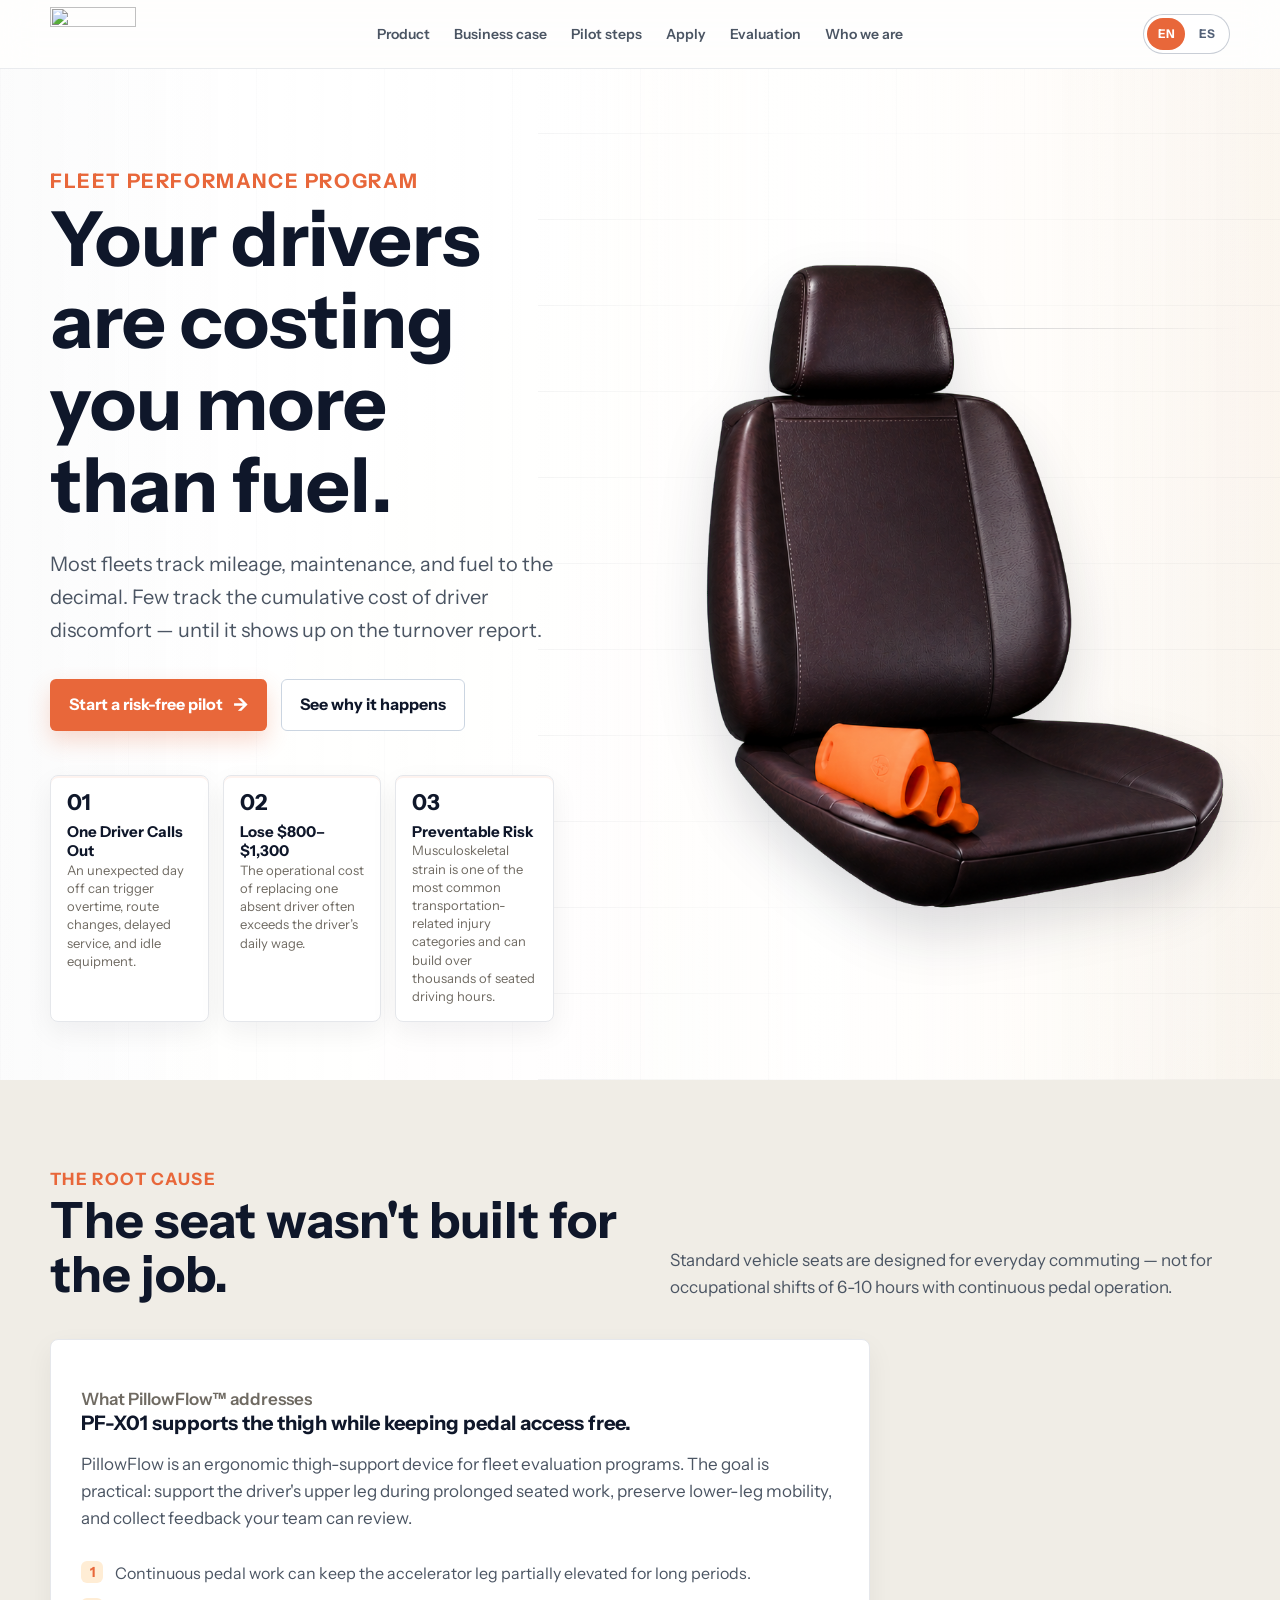
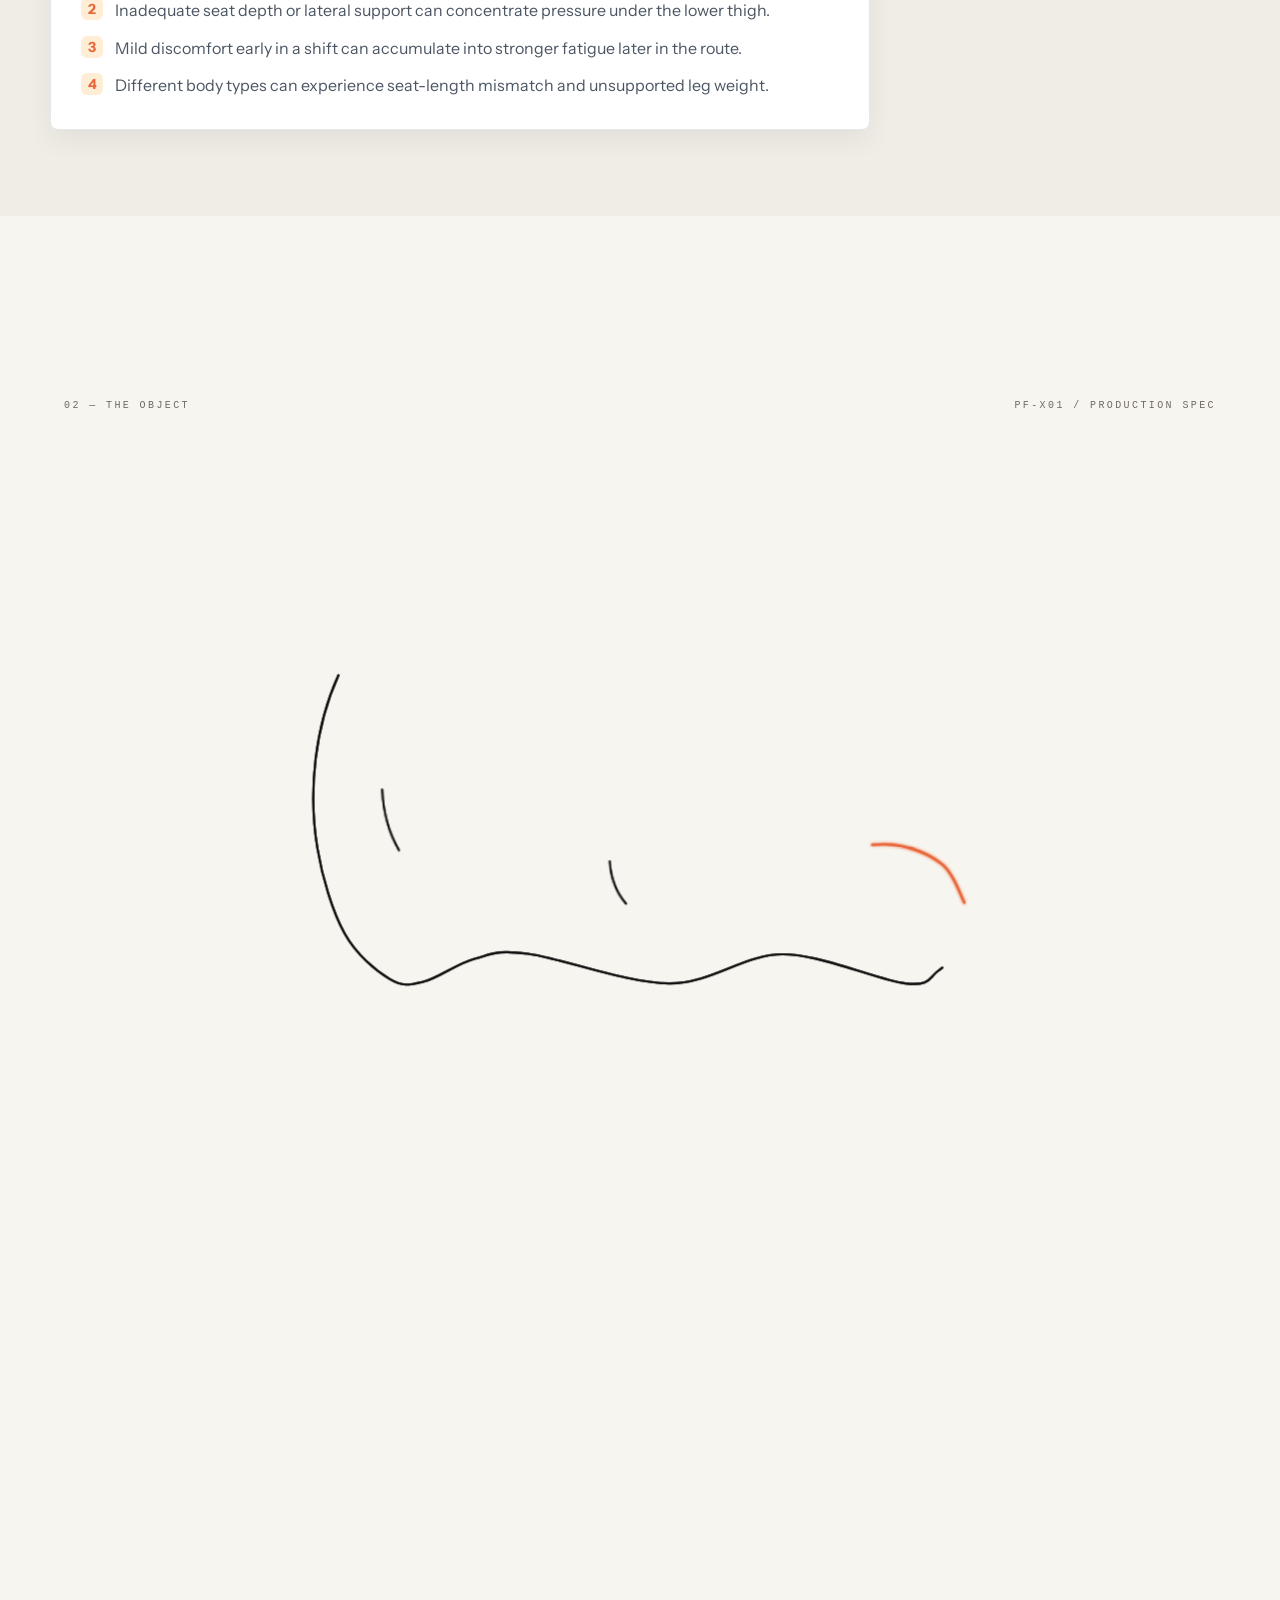
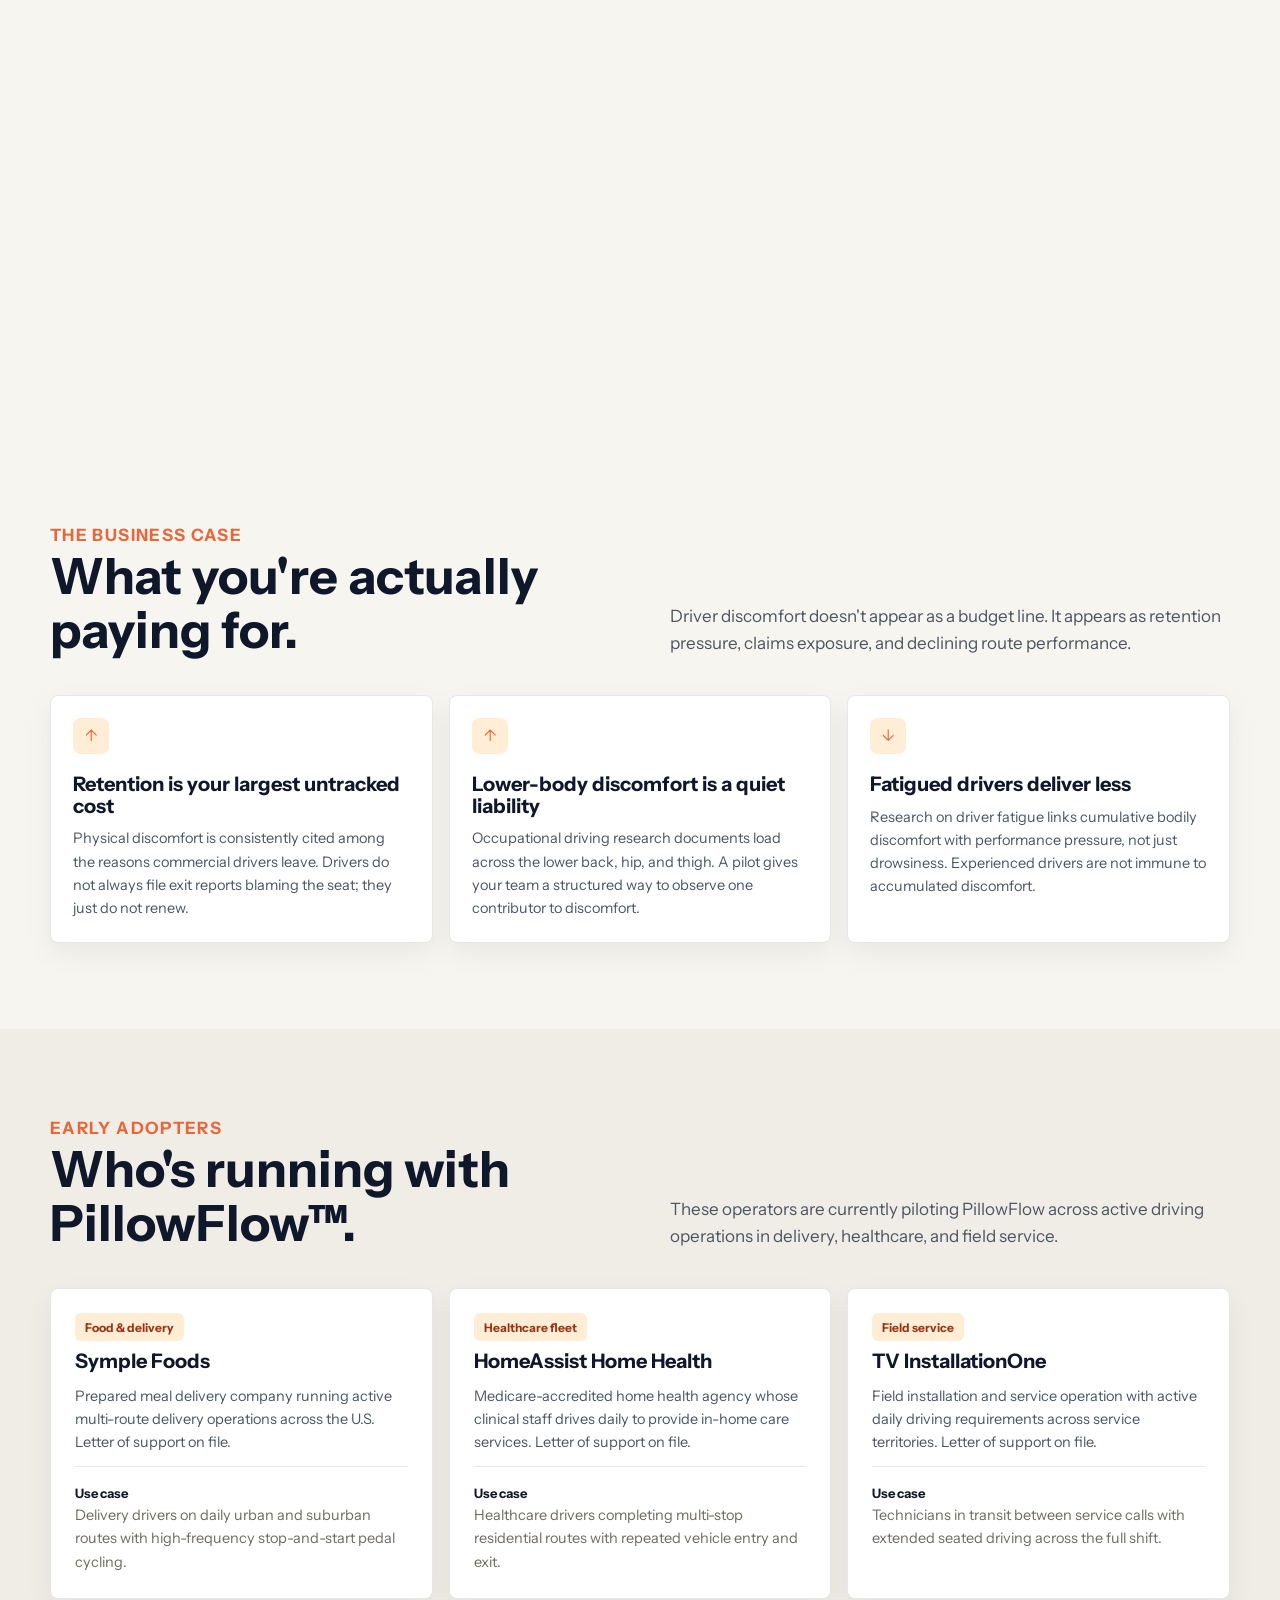
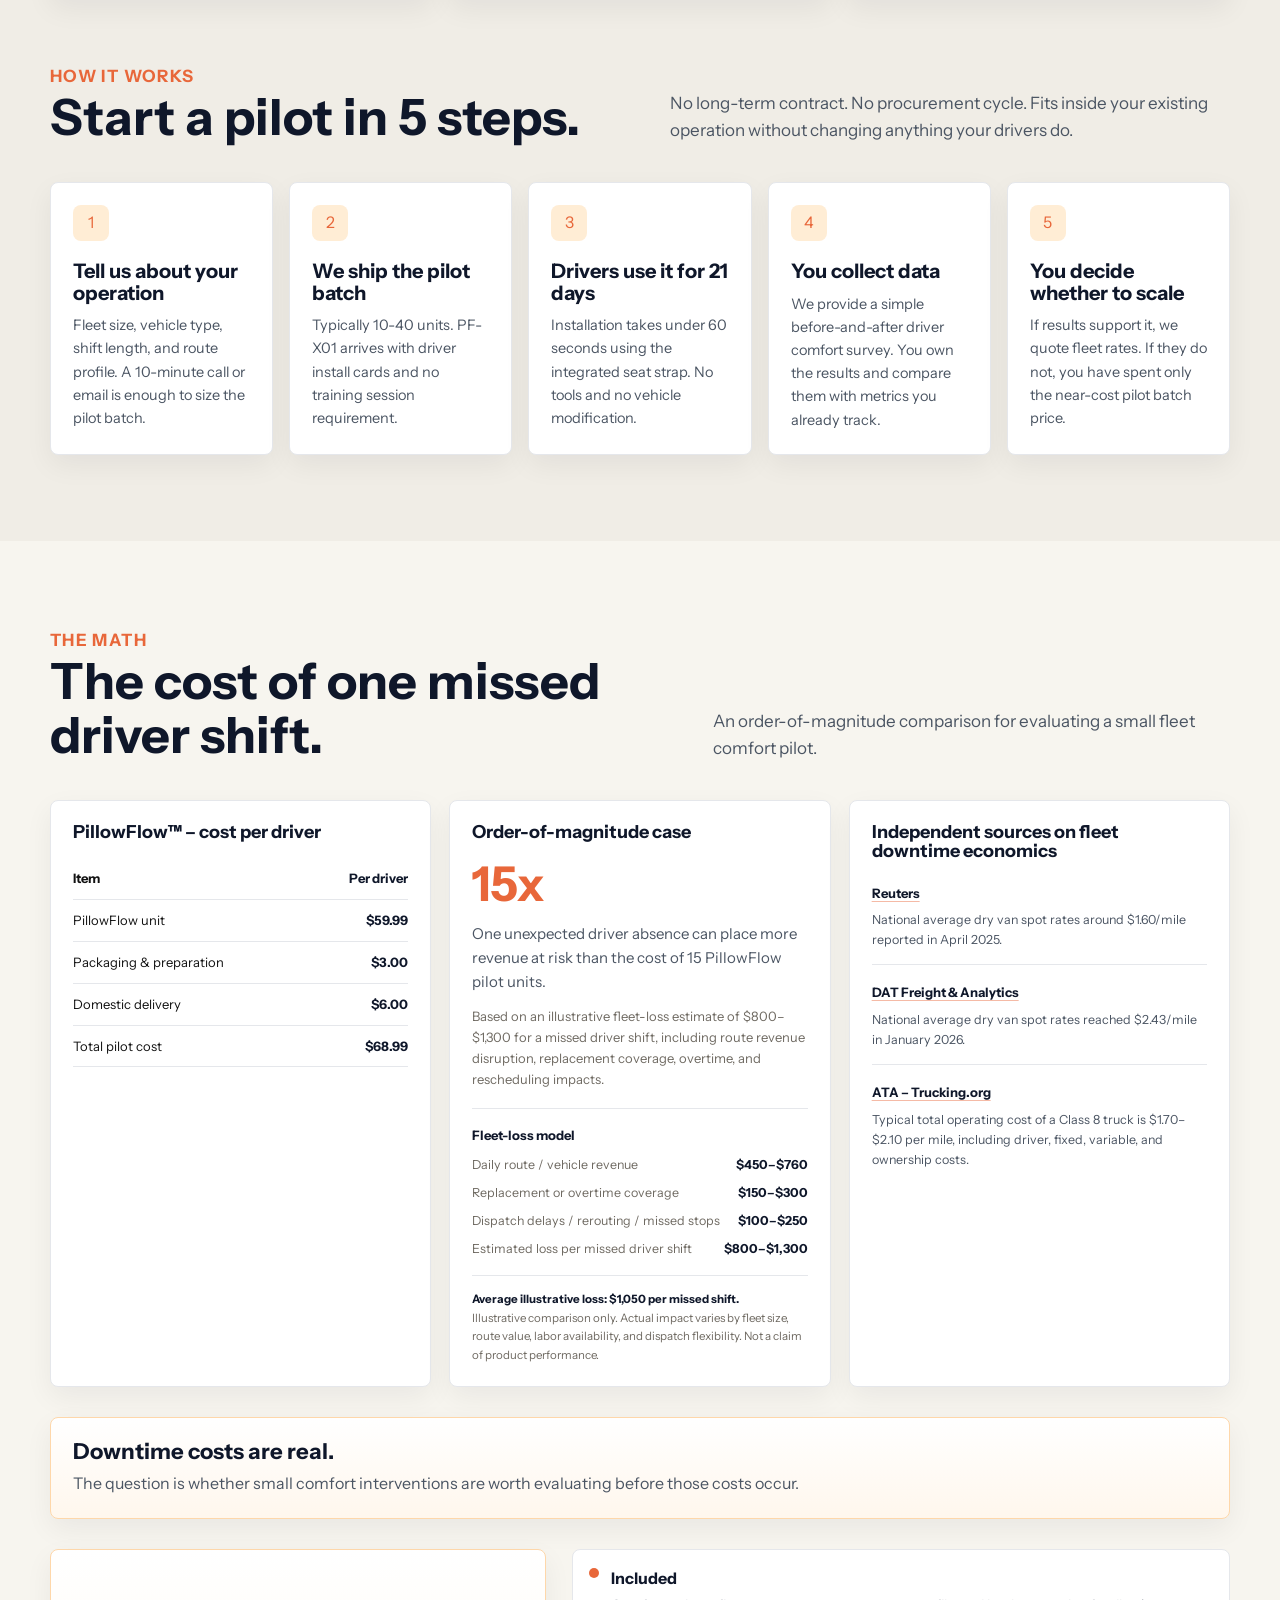
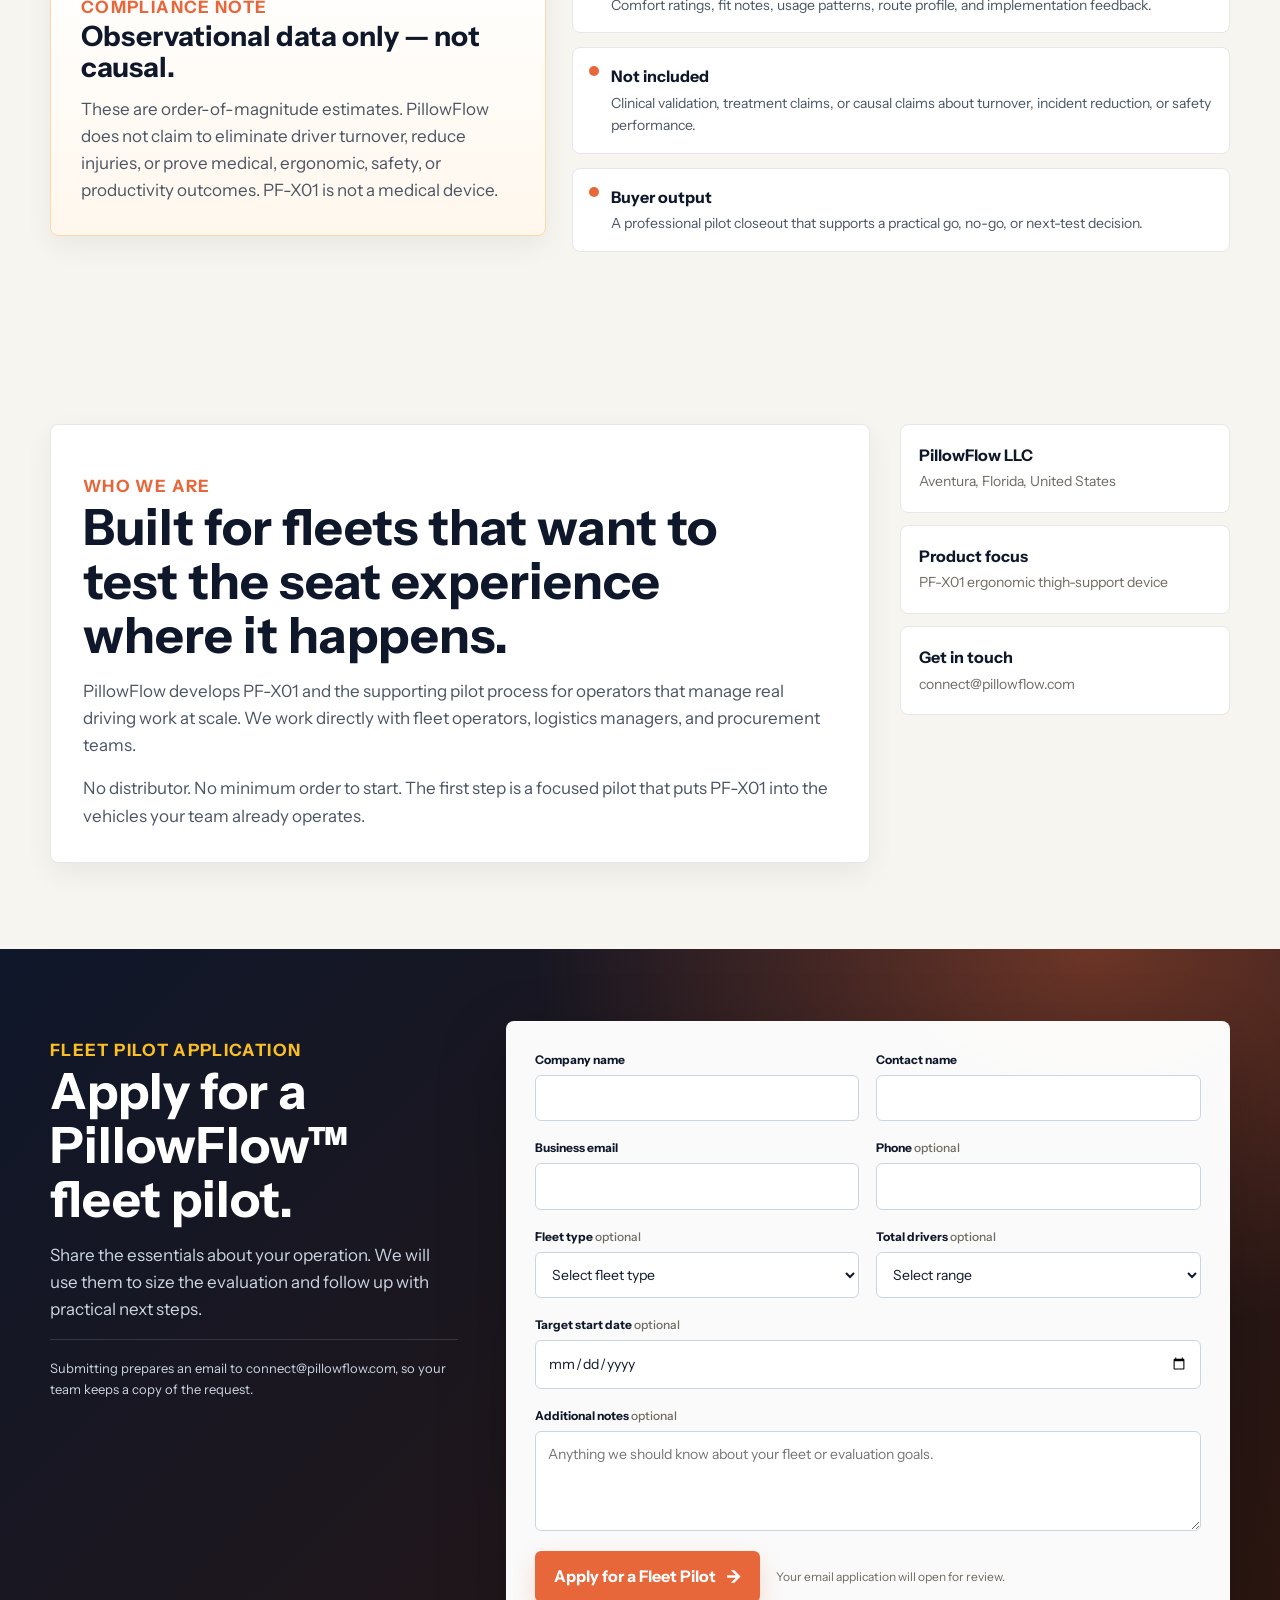
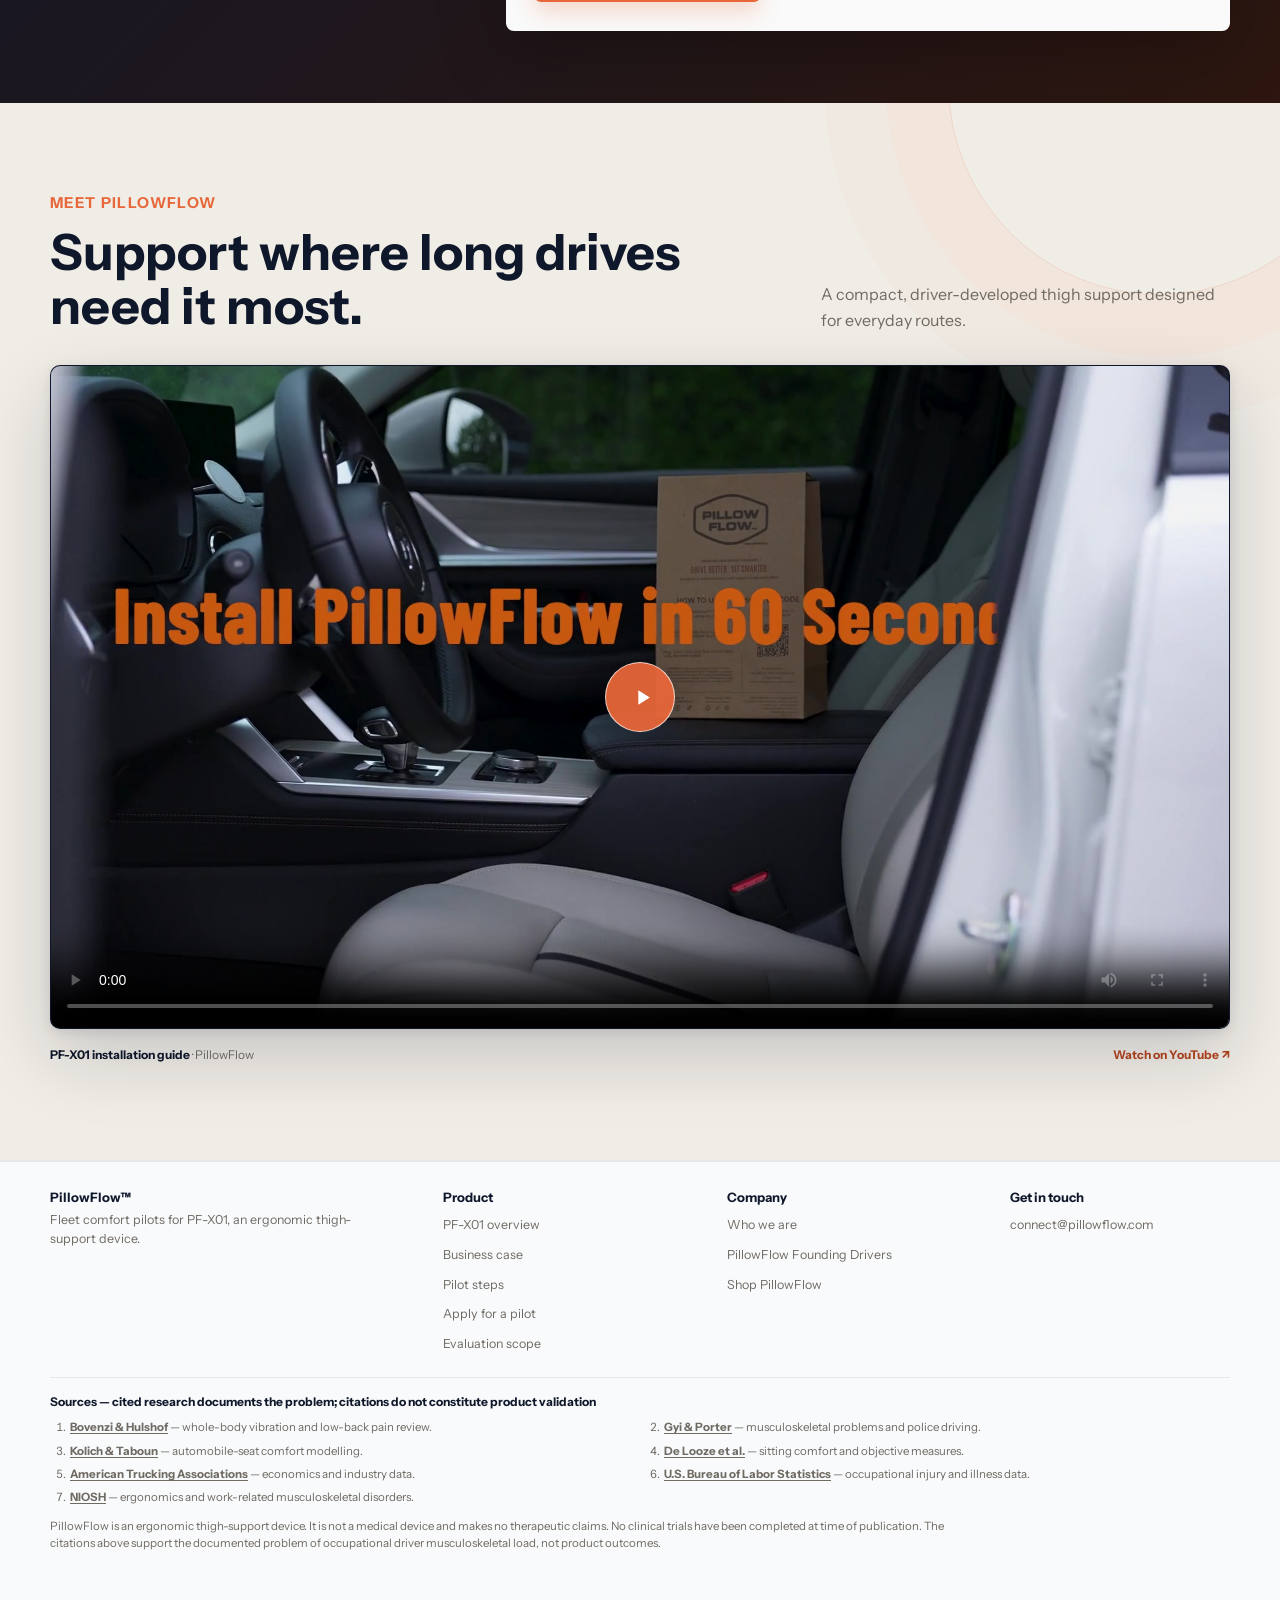
==== index.html @ a47c0432 "Use polished seat render in homepage hero" ====
<!DOCTYPE html>
<html lang="en">
<head>
<meta charset="UTF-8">
<meta name="viewport" content="width=device-width, initial-scale=1.0">
<title>PillowFlow for Fleets | Driver Comfort Pilot Program</title>
<meta name="description" content="PillowFlow helps fleet operators evaluate PF-X01, an ergonomic thigh-support device, through practical driver comfort pilots, route feedback, and business-ready closeout reporting.">
<link rel="icon" href="data:image/svg+xml,%3Csvg xmlns='http://www.w3.org/2000/svg' viewBox='0 0 32 32'%3E%3Crect x='5' y='8' width='22' height='16' rx='7' fill='%23e8673a'/%3E%3C/svg%3E">
<link rel="preconnect" href="https://fonts.googleapis.com">
<link rel="preconnect" href="https://fonts.gstatic.com" crossorigin>
<link href="https://fonts.googleapis.com/css2?family=Instrument+Sans:wght@400;500;600;700&display=swap" rel="stylesheet">
<link rel="stylesheet" href="assets/language-switcher.css">
<link rel="canonical" href="https://pillowflow.us/">
<link rel="alternate" hreflang="en" href="https://pillowflow.us/">
<link rel="alternate" hreflang="es" href="https://pillowflow.us/es/">
<link rel="alternate" hreflang="x-default" href="https://pillowflow.us/">
<style>
:root{
  --bg:#f7f5ef;
  --surface:#ffffff;
  --surface-2:#f0ede6;
  --section:#f0ede6;
  --ink:#111111;
  --dim:#6f6a62;
  --faint:rgba(17,17,17,.46);
  --hair:rgba(17,17,17,.12);
  --hair-soft:rgba(17,17,17,.07);
  --card:#ffffff;
  --text:#111111;
  --secondary:#4b5563;
  --muted:#6f6a62;
  --border:#e5e7eb;
  --accent:#e8673a;
  --accent-deep:#b3441d;
  --accent-2:#f59e0b;
  --success:#2f8f5b;
  --navy:#0f172a;
  --green:#15803d;
  --amber:#b45309;
  --warm:#fff7ed;
  --shadow:0 18px 44px rgba(15,23,42,.09),0 12px 34px rgba(232,103,58,.08);
  --soft-shadow:0 10px 28px rgba(15,23,42,.06);
  --max:1180px;
  --radius:8px;
  --gutter:clamp(20px,5vw,72px);
  --font-display:"Instrument Sans",system-ui,-apple-system,BlinkMacSystemFont,"Segoe UI",sans-serif;
  --font-body:"Instrument Sans",system-ui,-apple-system,BlinkMacSystemFont,"Segoe UI",sans-serif;
  --font-mono:"SF Mono","Segoe UI Mono",ui-monospace,monospace;
  --ease:cubic-bezier(.16,1,.3,1);
  --ease-out:cubic-bezier(.16,1,.3,1);
  --ease-cine:cubic-bezier(.76,0,.18,1);
  --scroll-progress:0;
  --hero-shift:0px;
}

*{box-sizing:border-box;margin:0;padding:0}
html{scroll-behavior:smooth;-webkit-text-size-adjust:100%}
body{
  background:var(--bg);
  color:var(--text);
  font-family:var(--font-body);
  font-size:16px;
  line-height:1.6;
  -webkit-font-smoothing:antialiased;
  overflow-x:hidden;
}
a{color:inherit;text-decoration:none}
img,svg{display:block;max-width:100%}
button,input,textarea{font:inherit}
::selection{background:#ffedd5;color:var(--navy)}
:focus-visible{outline:3px solid rgba(232,103,58,.34);outline-offset:3px;border-radius:6px}

.loader{
  position:fixed;
  inset:0;
  z-index:200;
  background:
    radial-gradient(circle at 50% 42%,rgba(232,103,58,.12),transparent 24%),
    var(--bg);
  display:flex;
  align-items:center;
  justify-content:center;
  overflow:hidden;
  transition:transform .9s var(--ease-cine);
}
.loader.done{transform:translateY(-100.5%)}
.loader::after{
  content:"";
  position:absolute;
  inset:0;
  background:repeating-linear-gradient(90deg,transparent 0 calc(10vw - 1px),rgba(15,23,42,.035) calc(10vw - 1px) 10vw);
  opacity:.5;
  pointer-events:none;
}
.loader-inner{
  position:relative;
  z-index:1;
  min-width:min(280px,74vw);
  text-align:center;
  transition:opacity .35s var(--ease),transform .5s var(--ease);
}
.loader.done .loader-inner{opacity:0;transform:translateY(-12px)}
.loader-kicker{
  margin-bottom:12px;
  color:var(--accent);
  font-family:var(--font-mono);
  font-size:9px;
  letter-spacing:.24em;
  text-transform:uppercase;
  opacity:0;
  transform:translateY(8px);
  transition:opacity .5s var(--ease),transform .5s var(--ease);
}
.loader.tick .loader-kicker{opacity:1;transform:none}
.loader-mark{
  font-family:var(--font-display);
  font-weight:800;
  text-transform:uppercase;
  letter-spacing:.02em;
  font-size:clamp(18px,2.4vw,26px);
  color:var(--ink);
  overflow:hidden;
}
.loader-mark span{display:inline-block;transform:translateY(120%);transition:transform .9s var(--ease-out)}
.loader.tick .loader-mark span{transform:translateY(0)}
.loader-count{
  margin-top:14px;
  font-family:var(--font-mono);
  font-size:11px;
  letter-spacing:.3em;
  color:var(--dim);
}
.loader-bar{
  width:100%;
  height:2px;
  background:var(--hair);
  margin:18px auto 0;
  position:relative;
  overflow:hidden;
}
.loader-bar i{position:absolute;inset:0;background:linear-gradient(90deg,var(--accent),var(--accent-2));transform-origin:left;transform:scaleX(0)}
.loader-status{
  display:flex;
  align-items:center;
  justify-content:center;
  gap:8px;
  margin-top:12px;
  color:var(--dim);
  font-family:var(--font-mono);
  font-size:9px;
  letter-spacing:.14em;
  text-transform:uppercase;
}
.loader-status i{
  width:5px;
  height:5px;
  border-radius:50%;
  background:var(--accent);
  box-shadow:0 0 0 0 rgba(232,103,58,.3);
  animation:loaderPulse 1.2s ease-out infinite;
}
@keyframes loaderPulse{70%{box-shadow:0 0 0 7px rgba(232,103,58,0)}100%{box-shadow:0 0 0 0 rgba(232,103,58,0)}}

.wrap{width:min(100% - 40px,var(--max));margin-inline:auto}
.eyebrow{
  color:var(--accent);
  font-size:13px;
  font-weight:700;
  letter-spacing:.08em;
  text-transform:uppercase;
}
.kicker{
  color:var(--muted);
  font-size:14px;
  font-weight:600;
}
h1,h2,h3{letter-spacing:0;line-height:1.08;color:var(--navy)}
h1{font-size:clamp(42px,6vw,76px);font-weight:700;max-width:880px}
h2{font-size:clamp(30px,4vw,50px);font-weight:700;max-width:720px}
h3{font-size:20px;font-weight:700}
p{color:var(--secondary)}

.btn{
  display:inline-flex;
  align-items:center;
  justify-content:center;
  gap:10px;
  min-height:46px;
  padding:12px 18px;
  border-radius:6px;
  border:1px solid transparent;
  font-weight:700;
  transition:transform .22s var(--ease),box-shadow .22s var(--ease),background .22s var(--ease),border-color .22s var(--ease);
}
.btn:hover{transform:translateY(-2px)}
.btn-primary{background:var(--accent);color:white;box-shadow:0 10px 22px rgba(232,103,58,.24)}
.btn-primary:hover{background:#c2410c}
.btn-secondary{background:white;color:var(--navy);border-color:#cbd5e1}
.btn-secondary:hover{border-color:#94a3b8;box-shadow:var(--soft-shadow)}
.arrow{font-size:18px;line-height:1;transition:transform .25s var(--ease)}
.btn:hover .arrow{transform:translateX(3px)}

.site-header{
  position:sticky;
  top:0;
  z-index:20;
  background:rgba(255,255,255,.88);
  border-bottom:1px solid rgba(229,231,235,.84);
  backdrop-filter:blur(16px);
  transition:background .3s ease,box-shadow .3s ease;
  will-change:transform;
}
.site-header.scrolled{background:rgba(255,255,255,.95);box-shadow:0 10px 30px rgba(15,23,42,.06)}
.site-header.is-gsap-hidden{pointer-events:none}
.site-header::after{
  content:"";
  position:absolute;
  inset:auto 0 -1px;
  height:2px;
  background:linear-gradient(90deg,var(--accent),var(--accent-2));
  transform:scaleX(var(--scroll-progress));
  transform-origin:left;
  pointer-events:none;
}
.nav{
  height:68px;
  display:flex;
  align-items:center;
  justify-content:space-between;
  gap:24px;
}
.brand{
  display:flex;
  align-items:center;
  gap:12px;
  font-weight:800;
  color:var(--navy);
}
.brand-logo{
  width:86px;
  height:auto;
  flex:none;
}
.sr-only{
  position:absolute;
  width:1px;
  height:1px;
  padding:0;
  margin:-1px;
  overflow:hidden;
  clip:rect(0,0,0,0);
  white-space:nowrap;
  border:0;
}
.nav-links{display:flex;align-items:center;gap:24px;color:var(--secondary);font-size:14px;font-weight:600}
.nav-links a{position:relative;transition:color .22s ease}
.nav-links a::after{
  content:"";
  position:absolute;
  left:0;
  right:0;
  bottom:-7px;
  height:1px;
  background:var(--accent);
  transform:scaleX(0);
  transform-origin:right;
  transition:transform .3s var(--ease);
}
.nav-links a:hover{color:var(--accent)}
.nav-links a:hover::after{transform:scaleX(1);transform-origin:left}

.hero{
  position:relative;
  isolation:isolate;
  min-height:calc(100dvh - 68px);
  padding:74px 0 58px;
  background:
    linear-gradient(90deg,rgba(255,255,255,.98) 0%,rgba(255,255,255,.9) 44%,rgba(255,247,237,.68) 100%),
    linear-gradient(155deg,#ffffff 0%,#fffaf5 55%,#f7f5ef 100%);
  overflow:hidden;
}
.hero::before{
  content:"";
  position:absolute;
  inset:0 0 auto auto;
  width:58%;
  height:100%;
  background:
    linear-gradient(90deg,transparent,rgba(255,255,255,.82) 38%,rgba(255,255,255,.14)),
    repeating-linear-gradient(0deg,rgba(15,23,42,.045) 0 1px,transparent 1px 86px);
  transform:translate3d(0,var(--hero-shift),0);
  transition:transform .12s linear;
  z-index:-1;
}
.hero::after{
  content:"";
  position:absolute;
  inset:0;
  pointer-events:none;
  background:
    linear-gradient(90deg,rgba(15,23,42,.035),transparent 18%,transparent 82%,rgba(15,23,42,.035)),
    repeating-linear-gradient(90deg,rgba(15,23,42,.028) 0 1px,transparent 1px 10vw);
  opacity:.44;
  mix-blend-mode:multiply;
}
.hero-grid{
  position:relative;
  z-index:1;
  display:grid;
  grid-template-columns:minmax(0,.88fr) minmax(480px,1.12fr);
  gap:34px;
  align-items:center;
}
.hero-copy p{
  max-width:650px;
  margin-top:22px;
  font-size:20px;
  line-height:1.65;
}
.hero-actions{display:flex;flex-wrap:wrap;gap:14px;margin-top:32px}
.hero-proof{
  display:grid;
  grid-template-columns:repeat(3,1fr);
  gap:14px;
  margin-top:44px;
  max-width:720px;
}
.proof-tile{
  background:white;
  border:1px solid var(--border);
  border-radius:var(--radius);
  padding:16px;
  box-shadow:var(--soft-shadow),inset 0 2px 0 rgba(232,103,58,.08);
}
.proof-tile strong{display:block;color:var(--navy);font-size:22px;line-height:1}
.proof-tile span{display:block;margin-top:8px;color:var(--muted);font-size:13px;line-height:1.4}
.proof-tile span b{color:var(--navy);font-size:15px;line-height:1.3}
.proof-tile.copy-only strong{font-size:14px;line-height:1.4}

.hero-stage{
  position:relative;
  min-height:620px;
  overflow:visible;
}
.hero-stage::before{
  content:"";
  position:absolute;
  right:2%;
  bottom:0;
  width:76%;
  height:13%;
  border-radius:999px;
  background:radial-gradient(closest-side,rgba(15,23,42,.16),rgba(15,23,42,.06) 52%,transparent 74%);
  filter:blur(18px);
  opacity:.62;
}
.hero-stage::after{
  content:"";
  position:absolute;
  inset:9% -2% auto 30%;
  height:1px;
  background:linear-gradient(90deg,transparent,rgba(15,23,42,.16),transparent);
}
.hero-seat-art{
  position:absolute;
  z-index:2;
  right:-2%;
  bottom:-3%;
  height:calc(100% + 34px);
  max-width:100%;
  width:auto;
  object-fit:contain;
  object-position:right bottom;
  filter:drop-shadow(0 28px 26px rgba(15,23,42,.14));
}
.hero-callout{
  position:absolute;
  z-index:3;
  color:var(--navy);
  font-size:11px;
  font-weight:850;
  line-height:1.2;
  letter-spacing:.06em;
  text-transform:uppercase;
}
.hero-callout::before{
  content:"";
  position:absolute;
  width:76px;
  border-top:1px dashed rgba(15,23,42,.34);
}
.hero-callout strong{
  display:block;
  margin-bottom:4px;
  color:var(--accent);
  font-size:13px;
}
.hero-callout span{
  display:block;
  max-width:112px;
}
.hero-callout.one{left:4%;bottom:26%}
.hero-callout.one::before{left:100%;top:16px}
.hero-callout.two{right:-8%;top:14%}
.hero-callout.two::before{right:100%;top:17px}
.hero-callout.three{right:-12%;bottom:24%}
.hero-callout.three::before{right:100%;top:17px}
.hero-callout.four{left:50%;bottom:8%}
.hero-callout.four::before{left:100%;top:17px;width:92px}

.hero-panel{
  background:white;
  border:1px solid var(--border);
  border-radius:var(--radius);
  box-shadow:var(--shadow);
  overflow:hidden;
}
.panel-top{
  display:flex;
  align-items:center;
  justify-content:space-between;
  gap:12px;
  padding:16px 18px;
  border-bottom:1px solid var(--border);
  background:#fff7ed;
}
.panel-title{font-size:13px;font-weight:800;color:var(--navy);letter-spacing:.05em;text-transform:uppercase}
.status{
  display:inline-flex;
  align-items:center;
  gap:7px;
  color:var(--green);
  font-size:12px;
  font-weight:800;
}
.status i{width:7px;height:7px;border-radius:99px;background:var(--green)}
.pilot-card{padding:22px}
.metric{margin-top:18px}
.metric:first-child{margin-top:0}
.metric-label{
  display:flex;
  justify-content:space-between;
  gap:14px;
  color:var(--secondary);
  font-size:13px;
  font-weight:700;
}
.metric-track{height:8px;margin-top:9px;border-radius:99px;background:#e2e8f0;overflow:hidden}
.metric-track i{display:block;height:100%;width:0;border-radius:99px;background:linear-gradient(90deg,var(--accent),var(--accent-2));transition:width 1.1s var(--ease)}
.hero-panel.is-visible .metric-track i{width:var(--w)}
.panel-note{
  margin-top:22px;
  padding:14px;
  border:1px solid #fed7aa;
  border-radius:var(--radius);
  background:#fff7ed;
  color:#7c2d12;
  font-size:13px;
  line-height:1.5;
}

section{padding:86px 0}
.section-alt{background:var(--section)}
.section-head{
  display:flex;
  align-items:end;
  justify-content:space-between;
  gap:32px;
  margin-bottom:38px;
}
.section-head p{max-width:560px;font-size:17px}

.product-grid{
  display:grid;
  grid-template-columns:minmax(0,.82fr) minmax(0,1.18fr);
  gap:34px;
  align-items:stretch;
}
.product-grid-intro{
  grid-template-columns:minmax(0,820px);
}
.definition-card,.value-card,.scope-card,.story-card{
  background:var(--card);
  border:1px solid var(--border);
  border-radius:var(--radius);
  box-shadow:var(--soft-shadow);
}
.definition-card{padding:30px}
.definition-card p{margin-top:16px;font-size:17px}
.spec-list{display:grid;gap:12px;margin-top:28px;list-style:none}
.spec-list li{
  display:grid;
  grid-template-columns:22px 1fr;
  gap:12px;
  align-items:start;
  color:var(--secondary);
}
.check{
  width:22px;
  height:22px;
  border-radius:6px;
  display:grid;
  place-items:center;
  background:#ffedd5;
  color:var(--accent);
  font-size:14px;
  font-weight:900;
}

.value-grid{
  display:grid;
  grid-template-columns:repeat(5,1fr);
  gap:16px;
}
.case-grid,.operator-grid{
  display:grid;
  grid-template-columns:repeat(3,1fr);
  gap:16px;
}
.steps-grid{
  display:grid;
  grid-template-columns:repeat(5,1fr);
  gap:16px;
  margin-top:34px;
}
.value-card{
  padding:22px;
  min-height:210px;
  transition:transform .24s var(--ease),box-shadow .24s var(--ease),border-color .24s var(--ease);
}
.value-card:hover{transform:translateY(-3px);box-shadow:var(--shadow);border-color:#fed7aa}
.icon{
  width:36px;
  height:36px;
  border-radius:8px;
  display:grid;
  place-items:center;
  background:#ffedd5;
  color:var(--accent);
  margin-bottom:20px;
}
.value-card p{margin-top:10px;font-size:14.5px}
.operator-card{
  background:white;
  border:1px solid var(--border);
  border-radius:var(--radius);
  box-shadow:var(--soft-shadow);
  padding:24px;
}
.operator-card h3{margin-top:10px}
.operator-card p{margin-top:12px;font-size:14.5px}
.operator-chip{
  display:inline-flex;
  align-items:center;
  min-height:28px;
  padding:4px 10px;
  border-radius:6px;
  background:#ffedd5;
  color:#9a3412;
  font-size:12px;
  font-weight:800;
}
.use-case{
  margin-top:18px;
  padding-top:16px;
  border-top:1px solid var(--border);
  color:var(--muted);
  font-size:13px;
}
.use-case b{display:block;color:var(--navy);font-size:13px}

.roi-grid{
  display:grid;
  grid-template-columns:repeat(3,1fr);
  gap:18px;
  margin-bottom:30px;
}
.table-card,.quote-card{
  background:white;
  border:1px solid var(--border);
  border-radius:var(--radius);
  box-shadow:var(--soft-shadow);
  padding:22px;
}
.table-card h3,.quote-card h3{font-size:18px}
.mini-table{
  width:100%;
  border-collapse:collapse;
  margin-top:16px;
  font-size:13px;
}
.mini-table th,.mini-table td{
  padding:10px 0;
  border-bottom:1px solid var(--border);
  text-align:left;
  vertical-align:top;
}
.mini-table th:last-child,.mini-table td:last-child{text-align:right;color:var(--navy);font-weight:700}
.quote-number{
  display:block;
  margin:18px 0 8px;
  color:var(--accent);
  font-size:48px;
  line-height:1;
  font-weight:900;
}
.quote-card blockquote{
  margin-top:18px;
  padding-top:18px;
  border-top:1px solid var(--border);
  color:var(--navy);
  font-size:17px;
  line-height:1.6;
}
.quote-card cite{
  display:block;
  margin-top:12px;
  color:var(--muted);
  font-size:13px;
  font-style:normal;
}

/* ROI/math section only */
.roi-math .roi-grid{align-items:stretch}
.roi-math .roi-card-copy{margin-top:14px;font-size:15px}
.roi-math .roi-supporting-copy{
  margin-top:12px;
  color:var(--muted);
  font-size:13px;
}
.roi-math .roi-model{
  margin-top:18px;
  padding-top:16px;
  border-top:1px solid var(--border);
}
.roi-math .roi-model h4{
  color:var(--navy);
  font-size:13px;
}
.roi-math .roi-model dl{
  display:grid;
  gap:8px;
  margin-top:10px;
  font-size:12.5px;
}
.roi-math .roi-model div{
  display:flex;
  justify-content:space-between;
  gap:16px;
}
.roi-math .roi-model dt{color:var(--muted)}
.roi-math .roi-model dd{
  color:var(--navy);
  font-weight:700;
  text-align:right;
}
.roi-math .roi-footnote{
  margin-top:16px;
  padding-top:14px;
  border-top:1px solid var(--border);
  color:var(--muted);
  font-size:11.5px;
}
.roi-math .roi-footnote b{color:var(--navy)}
.roi-math .roi-sources{
  display:grid;
  gap:14px;
  margin-top:18px;
}
.roi-math .roi-source{
  padding-top:14px;
  border-top:1px solid var(--border);
}
.roi-math .roi-source:first-child{
  padding-top:0;
  border-top:0;
}
.roi-math .roi-source a{
  color:var(--navy);
  font-size:13px;
  font-weight:800;
  text-decoration:underline;
  text-decoration-color:rgba(232,103,58,.45);
  text-underline-offset:3px;
}
.roi-math .roi-source p{margin-top:5px;font-size:12.5px}
.roi-math .roi-callout{
  margin-bottom:30px;
  padding:22px;
  border:1px solid #fed7aa;
  border-radius:var(--radius);
  background:linear-gradient(180deg,#ffffff,#fff7ed);
  box-shadow:var(--soft-shadow);
}
.roi-math .roi-callout h3{font-size:22px}
.roi-math .roi-callout p{margin-top:7px}
.roi-math .roi-number-reveal{
  opacity:0;
  transform:translateY(10px) scale(.96);
  transition:opacity .8s var(--ease),transform .8s var(--ease);
}
.roi-math .roi-number-reveal.is-visible{
  opacity:1;
  transform:translateY(0) scale(1);
}

.scope-grid{
  display:grid;
  grid-template-columns:minmax(0,.86fr) minmax(0,1.14fr);
  gap:26px;
  align-items:start;
}
.scope-card{padding:30px}
.scope-card.primary{
  border-color:#fed7aa;
  background:linear-gradient(180deg,#ffffff,#fff7ed);
}
.scope-card.primary h3{font-size:28px}
.scope-card.primary p{margin-top:14px;font-size:17px}
.scope-list{display:grid;gap:14px;list-style:none}
.scope-list li{
  display:flex;
  gap:12px;
  padding:16px;
  border:1px solid var(--border);
  border-radius:var(--radius);
  background:white;
}
.scope-list b{color:var(--navy)}
.scope-list span{display:block;color:var(--secondary);font-size:14px;margin-top:2px}
.dot{
  width:10px;
  height:10px;
  border-radius:99px;
  background:var(--accent);
  margin-top:8px;
  flex:none;
}

.story-grid{
  display:grid;
  grid-template-columns:minmax(0,1fr) 330px;
  gap:30px;
  align-items:start;
}
.story-card{padding:32px}
.story-card p{font-size:17px;margin-top:16px}
.facts{
  display:grid;
  gap:12px;
  list-style:none;
}
.facts li{
  background:white;
  border:1px solid var(--border);
  border-radius:var(--radius);
  padding:18px;
}
.facts b{display:block;color:var(--navy)}
.facts span{color:var(--muted);font-size:14px}

.pilot-apply{
  background:
    radial-gradient(ellipse at 85% 0%,rgba(232,103,58,.38),transparent 36%),
    linear-gradient(135deg,var(--navy),#2d160f);
  color:white;
  padding:72px 0;
}
.pilot-apply-grid{
  display:grid;
  grid-template-columns:minmax(0,.72fr) minmax(540px,1.28fr);
  gap:48px;
  align-items:start;
}
.pilot-apply-copy{position:sticky;top:106px}
.pilot-apply-copy h2{color:white}
.pilot-apply-copy>p{max-width:480px;margin-top:16px;color:#cbd5e1;font-size:17px}
.pilot-apply-note{padding-top:18px;border-top:1px solid rgba(255,255,255,.14);font-size:13px!important}
.pilot-form{
  padding:28px;
  border:1px solid rgba(255,255,255,.18);
  border-radius:var(--radius);
  background:rgba(255,255,255,.98);
  box-shadow:0 24px 70px rgba(0,0,0,.22);
}
.pilot-form-grid{display:grid;grid-template-columns:repeat(2,minmax(0,1fr));gap:17px}
.pilot-field{display:grid;gap:6px}
.pilot-field.full{grid-column:1/-1}
.pilot-field label{color:var(--navy);font-size:12px;font-weight:800}
.pilot-field label span{color:var(--muted);font-weight:500}
.pilot-field input,.pilot-field select,.pilot-field textarea{
  width:100%;
  min-height:46px;
  padding:11px 12px;
  border:1px solid #cbd5e1;
  border-radius:6px;
  background:white;
  color:var(--navy);
  font:inherit;
  font-size:14px;
  transition:border-color .2s ease,box-shadow .2s ease;
}
.pilot-field textarea{min-height:100px;resize:vertical}
.pilot-field input:focus,.pilot-field select:focus,.pilot-field textarea:focus{
  outline:none;
  border-color:var(--accent);
  box-shadow:0 0 0 3px rgba(232,103,58,.13);
}
.pilot-form-actions{display:flex;align-items:center;gap:16px;margin-top:20px}
.pilot-form-actions .btn{cursor:pointer}
.pilot-form-status{color:var(--muted);font-size:12px}

.video-showcase{
  position:relative;
  overflow:hidden;
  background:var(--surface-2);
  padding:88px 0 96px;
  border-bottom:1px solid var(--border);
}
.video-showcase::before{
  content:"";
  position:absolute;
  width:420px;
  height:420px;
  top:-230px;
  right:-90px;
  border:1px solid rgba(232,103,58,.18);
  border-radius:50%;
  box-shadow:0 0 0 62px rgba(232,103,58,.035),0 0 0 124px rgba(232,103,58,.025);
  pointer-events:none;
}
.video-showcase-head{
  position:relative;
  display:grid;
  grid-template-columns:minmax(0,1.15fr) minmax(280px,.65fr);
  gap:48px;
  align-items:end;
  margin-bottom:32px;
}
.video-showcase-head .eyebrow{font-size:15px;letter-spacing:.09em}
.video-showcase-head h2{margin-top:10px;max-width:760px}
.video-showcase-head>p{max-width:430px;justify-self:end;color:var(--muted);font-size:16px}
.video-frame{
  position:relative;
  aspect-ratio:16/9;
  overflow:hidden;
  border:1px solid rgba(15,23,42,.16);
  border-radius:10px;
  background:var(--navy);
  box-shadow:0 28px 70px rgba(15,23,42,.18),0 3px 12px rgba(15,23,42,.1);
}
.video-frame video{display:block;width:100%;height:100%;border:0;object-fit:cover}
.video-play-button{
  position:absolute;
  z-index:2;
  inset:50% auto auto 50%;
  width:70px;
  height:70px;
  display:grid;
  place-items:center;
  transform:translate(-50%,-50%);
  border:1px solid rgba(255,255,255,.7);
  border-radius:50%;
  background:rgba(232,103,58,.94);
  color:#fff;
  box-shadow:0 12px 34px rgba(15,23,42,.28);
  cursor:pointer;
  transition:opacity .2s ease,transform .2s var(--ease),background .2s ease;
}
.video-play-button:hover{background:var(--accent-deep);transform:translate(-50%,-50%) scale(1.06)}
.video-play-button svg{width:25px;height:25px;margin-left:4px;fill:currentColor}
.video-frame.is-playing .video-play-button{opacity:0;pointer-events:none}
.video-caption{
  display:flex;
  align-items:center;
  justify-content:space-between;
  gap:24px;
  margin-top:16px;
  color:var(--muted);
  font-size:12px;
}
.video-caption strong{color:var(--navy);font-weight:700}
.video-caption a{color:var(--accent-deep);font-weight:700}
.video-caption a:hover{text-decoration:underline}

.footer{
  background:#f8fafc;
  border-top:1px solid var(--border);
  padding:28px 0 22px;
}
.footer-grid{
  display:grid;
  grid-template-columns:minmax(240px,1.2fr) repeat(3,minmax(150px,.8fr));
  gap:clamp(38px,5vw,76px);
  align-items:start;
  max-width:var(--max);
  margin-inline:auto;
}
.footer h3{font-size:13px;margin-bottom:7px}
.footer p,.footer a{color:var(--muted);font-size:12.5px;line-height:1.5}
.footer a:hover{color:var(--accent)}
.footer ul{list-style:none;display:grid;gap:4px}
.footer-bottom{
  max-width:var(--max);
  margin:20px auto 0;
  padding-top:16px;
  border-top:1px solid var(--border);
  display:flex;
  justify-content:space-between;
  gap:20px;
  color:var(--muted);
  font-size:11.5px;
}
.sources{
  max-width:var(--max);
  margin:22px auto 0;
  padding-top:18px;
  border-top:1px solid var(--border);
}
.sources h3{margin-bottom:9px;font-size:12px}
.sources ol{
  display:grid;
  grid-template-columns:repeat(2,1fr);
  gap:5px 26px;
  padding-left:18px;
  color:var(--muted);
  font-size:11.5px;
}
.sources li{padding-left:2px}
.sources a{font-size:inherit;font-weight:700;text-decoration:underline;text-underline-offset:2px}
.sources p{
  margin-top:11px;
  max-width:920px;
  font-size:11.5px;
}

.reveal{
  opacity:0;
  filter:blur(2px);
  transform:translate3d(0,26px,0);
  transition:opacity .8s var(--ease),transform .8s var(--ease),filter .8s var(--ease);
  transition-delay:var(--reveal-delay,0ms);
  will-change:opacity,transform;
}
.section-head.reveal{transform:translate3d(0,34px,0)}
.value-card.reveal,.operator-card.reveal,.table-card.reveal,.quote-card.reveal{transform:translate3d(0,28px,0) scale(.985)}
.reveal.is-visible{opacity:1;filter:none;transform:none;will-change:auto}
body:not(.ready) .hero .reveal{opacity:0;filter:blur(2px);transform:translate3d(0,24px,0)}
.value-card.reveal.is-visible:hover{transform:translateY(-3px)}
@keyframes drawLine{to{stroke-dashoffset:0}}
@media (max-width:1020px){
  .hero-grid,.product-grid,.scope-grid,.story-grid,.pilot-apply-grid{grid-template-columns:1fr}
  .hero-panel,.hero-stage{max-width:760px;width:100%;margin-inline:auto}
  .hero-stage{min-height:620px}
  .hero-seat-art{right:50%;bottom:-2%;height:100%;max-width:none;transform:translateX(50%)}
  .pilot-apply-copy{position:static}
  .value-grid,.case-grid,.operator-grid,.steps-grid,.roi-grid{grid-template-columns:repeat(2,1fr)}
}
@media (max-width:720px){
  .wrap{width:min(100% - 28px,var(--max))}
  .nav{height:auto;padding:14px 0;align-items:flex-start}
  .brand-logo{width:74px}
  .nav-links{display:none}
  .hero{min-height:auto;padding:46px 0 42px}
  .hero-grid{gap:34px}
  .hero-copy p{font-size:17px}
  .hero-proof{grid-template-columns:1fr}
  .hero-stage{min-height:500px}
  .hero-seat-art{height:100%;max-width:100%}
  .hero-callout{font-size:9px}
  .hero-callout::before{width:44px}
  .hero-callout.one{left:0;bottom:24%}
  .hero-callout.two{right:0;top:13%}
  .hero-callout.three{right:2%;bottom:24%}
  .hero-callout.four{left:28%;bottom:8%}
  .section-head{display:block}
  .section-head p{margin-top:14px}
  section{padding:62px 0}
  .value-grid,.case-grid,.operator-grid,.steps-grid,.roi-grid{grid-template-columns:1fr}
  .finish{gap:7px;letter-spacing:.14em;font-size:10px}
  .pilot-form-grid{grid-template-columns:1fr}
  .pilot-field.full{grid-column:auto}
  .pilot-form-actions{align-items:stretch;flex-direction:column}
  .video-showcase{padding:62px 0 66px}
  .video-showcase-head{grid-template-columns:1fr;gap:16px;margin-bottom:24px}
  .video-showcase-head>p{justify-self:start}
  .video-frame{border-radius:7px}
  .video-play-button{width:58px;height:58px}
  .video-play-button svg{width:21px;height:21px}
  .video-caption{align-items:flex-start;flex-direction:column;gap:4px}
  .footer-grid{grid-template-columns:1fr 1fr}
  .sources ol{grid-template-columns:1fr}
  .footer-bottom{display:block}
}
@media (max-width:460px){
  h1{font-size:38px}
  .hero-actions,.cta-panel .hero-actions{display:grid}
  .footer-grid{grid-template-columns:1fr}
}

/* Source PF-X01 pinned scroll animation, recolored for the PillowFlow.us light theme */
.object-track{position:relative;height:380vh;background:var(--bg)}
.object-track .object-stage{
  position:sticky;
  top:0;
  height:100vh;
  height:100svh;
  display:flex;
  flex-direction:column;
  padding:96px var(--gutter) 28px;
  overflow:hidden;
  animation:none;
  transform:none;
}
.stage-corners{
  display:flex;
  justify-content:space-between;
  gap:18px;
  font-family:var(--font-mono);
  font-size:10px;
  letter-spacing:.24em;
  text-transform:uppercase;
  color:var(--dim);
}
.stage-canvas{
  flex:1;
  display:flex;
  align-items:center;
  justify-content:center;
  position:relative;
  min-height:0;
}
.stage-glow{
  position:absolute;
  left:50%;
  top:58%;
  width:90vmin;
  height:46vmin;
  transform:translate(-50%,-50%);
  background:radial-gradient(closest-side,rgba(232,103,58,.08),transparent 70%);
  opacity:0;
  pointer-events:none;
}
.object-svg{width:min(1240px,100%);height:auto;position:relative;overflow:visible}
.object-svg .doutline{
  fill:none;
  stroke:var(--ink);
  stroke-width:2.1;
  stroke-linecap:round;
  stroke-linejoin:round;
  stroke-dasharray:1;
  stroke-dashoffset:1;
  vector-effect:non-scaling-stroke;
  filter:url(#glowW);
}
.object-svg .drim{
  fill:none;
  stroke:var(--accent);
  stroke-width:2.6;
  stroke-linecap:round;
  stroke-dasharray:1;
  stroke-dashoffset:1;
  vector-effect:non-scaling-stroke;
  filter:url(#glowO);
}
.object-svg .dbore{
  fill:none;
  stroke:var(--ink);
  stroke-width:1.9;
  stroke-linecap:round;
  stroke-dasharray:1;
  stroke-dashoffset:1;
  vector-effect:non-scaling-stroke;
  filter:url(#glowW);
}
.object-svg .borehole{fill:var(--bg)}
.object-svg .ribbing line{stroke:rgba(17,17,17,.045);stroke-width:1;vector-effect:non-scaling-stroke}
.object-svg #dimGroup,.object-svg #specGroup,.object-svg #ringGroup{opacity:0;will-change:opacity,transform}
.object-svg .dimline{stroke:rgba(17,17,17,.32);stroke-width:1;vector-effect:non-scaling-stroke}
.object-svg .dimext{stroke:rgba(17,17,17,.16);stroke-width:1;stroke-dasharray:3 4;vector-effect:non-scaling-stroke}
.object-svg .dimtick{stroke:rgba(17,17,17,.32);stroke-width:1;vector-effect:non-scaling-stroke}
.object-svg .dimarrow{fill:rgba(17,17,17,.5)}
.object-svg .dimlabel{font-family:var(--font-mono);font-size:13px;letter-spacing:.22em;fill:var(--dim)}
.object-svg .ring{fill:none;stroke:rgba(17,17,17,.14);stroke-width:1;stroke-dasharray:4 5;vector-effect:non-scaling-stroke}
.object-svg .cross line{stroke:rgba(17,17,17,.45);stroke-width:1;vector-effect:non-scaling-stroke}
.object-svg .cross circle{stroke:rgba(17,17,17,.32);stroke-width:1;vector-effect:non-scaling-stroke}
.object-svg .spec-k{font-family:var(--font-mono);font-size:12px;letter-spacing:.2em;fill:var(--dim)}
.object-svg .spec-v{font-family:var(--font-mono);font-size:14px;letter-spacing:.12em;fill:rgba(17,17,17,.92)}
.stage-designation{
  display:flex;
  align-items:flex-end;
  justify-content:space-between;
  gap:24px;
  opacity:0;
  transform:translateY(18px);
  will-change:opacity,transform;
}
.stage-designation .name{
  font-family:var(--font-display);
  font-weight:900;
  font-size:clamp(40px,7vw,96px);
  line-height:.9;
  letter-spacing:0;
  color:var(--ink);
}
.stage-designation .name i{font-style:normal;color:var(--accent)}
.stage-finishes{display:flex;gap:18px;margin-top:14px;justify-content:flex-end}
.stage-finishes .finish{
  display:flex;
  align-items:center;
  gap:7px;
  font-family:var(--font-mono);
  font-size:10px;
  letter-spacing:.16em;
  text-transform:uppercase;
  color:var(--dim);
}
.stage-finishes .sw{
  width:13px;
  height:13px;
  border-radius:50%;
  border:1px solid rgba(17,17,17,.18);
}
.stage-designation .spec{
  font-family:var(--font-mono);
  font-size:11px;
  letter-spacing:.2em;
  text-transform:uppercase;
  color:var(--dim);
  text-align:left;
  line-height:1.9;
}
.spec-mobile{display:none;padding:56px var(--gutter) 8px;background:var(--bg)}
.spec-mobile ul{list-style:none}
.spec-mobile li{
  display:flex;
  gap:16px;
  align-items:baseline;
  padding:18px 0;
  border-bottom:1px solid var(--hair-soft);
}
.spec-mobile .dot{width:6px;height:6px;border-radius:50%;background:var(--accent);flex:none;transform:translateY(-2px)}
.spec-mobile .s1{font-family:var(--font-mono);font-size:12px;letter-spacing:.14em;text-transform:uppercase;color:var(--ink)}
.spec-mobile .s2{color:var(--dim);font-size:13px;margin-top:2px}
@media (max-width:820px){
  .object-track{height:300vh}
  .object-track .object-stage{padding:82px 18px 24px}
  .stage-corners{font-size:9px;letter-spacing:.16em}
  .object-svg #specGroup{display:none}
  .object-svg .dimlabel{font-size:16px}
  .stage-designation .spec{display:none}
  .spec-mobile{display:block}
}

@media (prefers-reduced-motion:reduce){
  html{scroll-behavior:auto}
  *,*::before,*::after{
    animation-duration:.001ms !important;
    animation-iteration-count:1 !important;
    scroll-behavior:auto !important;
    transition-duration:.001ms !important;
  }
  .reveal{opacity:1;filter:none;transform:none}
  .metric-track i{width:var(--w)}
  .object-stage{animation:none;transform:none !important}
  .loader{display:none}
  .object-svg .doutline,.object-svg .drim,.object-svg .dbore{stroke-dashoffset:0}
  #bodyFill{opacity:1}
  .object-svg #dimGroup,.object-svg #specGroup,.object-svg #ringGroup{opacity:1}
  .stage-designation,.stage-glow{opacity:1;transform:none}
  .object-track{height:auto}
  .object-track .object-stage{position:relative;height:auto;min-height:100svh}
}
</style>
</head>
<body>
<div class="loader" id="loader" aria-hidden="true">
  <div class="loader-inner">
    <div class="loader-kicker">PF-X01 / Fleet comfort systems</div>
    <div class="loader-mark"><span>PillowFlow<sup>™</sup></span></div>
    <div class="loader-count" id="loaderCount">000</div>
    <div class="loader-bar"><i id="loaderBar"></i></div>
    <div class="loader-status"><i></i><span id="loaderStatus">Preparing experience</span></div>
  </div>
</div>

<header class="site-header">
  <div class="wrap nav" aria-label="Primary navigation">
    <a class="brand" href="#top" aria-label="PillowFlow home">
      <img class="brand-logo" src="https://pillowflow.com/cdn/shop/files/PILLOWFLOW_LOGO_VECTOR_TM_noBackPlate_PNG.png?v=1763487661" width="133" height="85" alt="" decoding="async" fetchpriority="high">
      <span class="sr-only">PillowFlow</span>
    </a>
    <nav class="nav-links" aria-label="Page sections">
      <a href="#product">Product</a>
      <a href="#value">Business case</a>
      <a href="#pilots">Pilot steps</a>
      <a href="#apply">Apply</a>
      <a href="#scope">Evaluation</a>
      <a href="#company">Who we are</a>
    </nav>
    <nav class="language-control" aria-label="Language selector">
      <a class="active" href="/" lang="en" hreflang="en" aria-current="page">EN</a>
      <a href="/es/" lang="es" hreflang="es">ES</a>
    </nav>
  </div>
</header>

<main id="top">
  <section class="hero">
    <div class="wrap hero-grid">
      <div class="hero-copy reveal">
        <p class="eyebrow">Fleet performance program</p>
        <h1>Your drivers are costing you more than fuel.</h1>
        <p>Most fleets track mileage, maintenance, and fuel to the decimal. Few track the cumulative cost of driver discomfort — until it shows up on the turnover report.</p>
        <div class="hero-actions">
          <a class="btn btn-primary" href="#apply">Start a risk-free pilot <span class="arrow" aria-hidden="true">-></span></a>
          <a class="btn btn-secondary" href="#product">See why it happens</a>
        </div>
        <div class="hero-proof" aria-label="Pilot structure highlights">
          <div class="proof-tile"><strong>01</strong><span><b>One Driver Calls Out</b><br>An unexpected day off can trigger overtime, route changes, delayed service, and idle equipment.</span></div>
          <div class="proof-tile"><strong>02</strong><span><b>Lose $800–$1,300</b><br>The operational cost of replacing one absent driver often exceeds the driver’s daily wage.</span></div>
          <div class="proof-tile"><strong>03</strong><span><b>Preventable Risk</b><br>Musculoskeletal strain is one of the most common transportation-related injury categories and can build over thousands of seated driving hours.</span></div>
        </div>
      </div>

      <aside class="hero-stage reveal" aria-label="PillowFlow support pillow on a vehicle seat">
        <img class="hero-seat-art" src="assets/seat-pillow-hero-v3.png" alt="Orange PillowFlow support pillow positioned on a black leather vehicle seat" width="800" height="941" decoding="async" fetchpriority="high">
      </aside>
    </div>
  </section>

  <section id="product" class="section-alt">
    <div class="wrap">
      <div class="section-head reveal">
        <div>
          <p class="eyebrow">The root cause</p>
          <h2>The seat wasn't built for the job.</h2>
        </div>
        <p>Standard vehicle seats are designed for everyday commuting — not for occupational shifts of 6-10 hours with continuous pedal operation.</p>
      </div>

      <div class="product-grid product-grid-intro">
        <article class="definition-card reveal">
          <p class="kicker">What PillowFlow™ addresses</p>
          <h3>PF-X01 supports the thigh while keeping pedal access free.</h3>
          <p>PillowFlow is an ergonomic thigh-support device for fleet evaluation programs. The goal is practical: support the driver's upper leg during prolonged seated work, preserve lower-leg mobility, and collect feedback your team can review.</p>
          <ul class="spec-list">
            <li><span class="check">1</span><span>Continuous pedal work can keep the accelerator leg partially elevated for long periods.</span></li>
            <li><span class="check">2</span><span>Inadequate seat depth or lateral support can concentrate pressure under the lower thigh.</span></li>
            <li><span class="check">3</span><span>Mild discomfort early in a shift can accumulate into stronger fatigue later in the route.</span></li>
            <li><span class="check">4</span><span>Different body types can experience seat-length mismatch and unsupported leg weight.</span></li>
          </ul>
        </article>
      </div>
    </div>
  </section>

  <section class="object-track" id="objectTrack" aria-label="The product — PF-X01">
    <div class="object-stage">
      <div class="stage-corners" aria-hidden="true">
        <span>02 — The object</span>
        <span>PF-X01 / Production spec</span>
      </div>

      <div class="stage-canvas">
        <div class="stage-glow" id="stageGlow" aria-hidden="true"></div>

        <svg class="object-svg" viewBox="0 0 1000 560" role="img"
             aria-label="Production-spec drawing of the PF-X01 driver support: a sculpted profile with two flow channels, dimensioned 170.3mm long, 87.68mm maximum height, and 68.8mm lower-end height, molded in EVA Foam with a tolerance of plus or minus 0.5mm. Available in three finishes.">
          <defs>
            <linearGradient id="bodyGrad" x1="0" y1="0" x2="0" y2="1">
              <stop offset="0" stop-color="#ffffff"/>
              <stop offset=".5" stop-color="#f0ebe3"/>
              <stop offset="1" stop-color="#dfd6c9"/>
            </linearGradient>
            <linearGradient id="sweepGrad" x1="0" y1="0" x2="1" y2="0">
              <stop offset="0" stop-color="#171717" stop-opacity="0"/>
              <stop offset=".5" stop-color="#171717" stop-opacity=".10"/>
              <stop offset="1" stop-color="#171717" stop-opacity="0"/>
            </linearGradient>
            <filter id="glowW" x="-30%" y="-30%" width="160%" height="160%">
              <feGaussianBlur stdDeviation=".45" result="b"/>
              <feMerge><feMergeNode in="b"/><feMergeNode in="SourceGraphic"/></feMerge>
            </filter>
            <filter id="glowO" x="-40%" y="-40%" width="180%" height="180%">
              <feGaussianBlur stdDeviation="1.4" result="b"/>
              <feMerge><feMergeNode in="b"/><feMergeNode in="SourceGraphic"/></feMerge>
            </filter>
            <clipPath id="bodyClip"><path d="M 238.2 212.0 C 229.0 232.2 221.4 259.7 218.4 284.8 C 215.4 309.8 215.8 337.1 220.0 362.3 C 224.2 387.6 233.1 417.2 243.5 436.1 C 254.0 455.0 271.1 468.8 282.6 475.7 C 294.1 482.7 300.2 480.8 312.5 477.9 C 324.8 474.9 341.3 462.1 356.4 458.1 C 371.5 454.1 374.8 450.2 402.9 453.8 C 431.1 457.4 488.6 479.4 525.4 479.5 C 562.2 479.6 589.7 454.3 623.8 454.3 C 658.0 454.3 707.8 477.1 730.3 479.5 C 752.7 481.9 750.8 474.4 758.6 468.8 C 766.4 463.2 772.9 455.7 776.8 445.8 C 780.6 435.9 784.0 421.0 781.6 409.4 C 779.2 397.8 772.8 384.6 762.3 376.2 C 751.9 367.9 737.2 361.3 719.0 359.1 C 700.8 357.0 669.6 364.4 653.2 363.4 C 636.8 362.4 642.2 375.9 620.6 353.2 C 599.0 330.6 557.1 246.1 523.8 227.6 C 490.5 209.0 443.6 243.5 420.6 242.0 C 397.6 240.5 398.6 231.7 385.8 218.5 C 373.0 205.3 355.7 174.2 343.6 162.8 C 331.4 151.4 324.7 149.8 313.1 150.0 C 301.4 150.2 286.0 153.6 273.5 163.9 C 261.0 174.2 247.4 191.9 238.2 212.0 Z"/></clipPath>
          </defs>

          <g id="dimGroup">
            <line class="dimline" x1="216.8" y1="520" x2="783.2" y2="520"/>
            <polygon class="dimarrow" points="216.8,520 222.8,516.4 222.8,523.6"/><polygon class="dimarrow" points="783.2,520 777.2,516.4 777.2,523.6"/>
            <line class="dimtick" x1="256" y1="515" x2="256" y2="525"/><line class="dimtick" x1="326" y1="515" x2="326" y2="525"/><line class="dimtick" x1="396" y1="515" x2="396" y2="525"/><line class="dimtick" x1="466" y1="515" x2="466" y2="525"/><line class="dimtick" x1="536" y1="515" x2="536" y2="525"/><line class="dimtick" x1="606" y1="515" x2="606" y2="525"/><line class="dimtick" x1="676" y1="515" x2="676" y2="525"/><line class="dimtick" x1="746" y1="515" x2="746" y2="525"/>
            <line class="dimext" x1="216.8" y1="476.0" x2="216.8" y2="513"/>
            <line class="dimext" x1="783.2" y1="476.0" x2="783.2" y2="513"/>
            <text class="dimlabel" x="500" y="546" text-anchor="middle">170.3 MM</text>
            <line class="dimline" x1="124" y1="150.0" x2="124" y2="480.0"/>
            <polygon class="dimarrow" points="124,150.0 120.4,156.0 127.6,156.0"/><polygon class="dimarrow" points="124,480.0 120.4,474.0 127.6,474.0"/>
            <line class="dimext" x1="131" y1="150.0" x2="301.1" y2="150.0"/>
            <line class="dimext" x1="131" y1="480.0" x2="236.8" y2="480.0"/>
            <text class="dimlabel" x="110" y="315.0" text-anchor="middle" transform="rotate(-90 110 315.0)">87.68 MM</text>
            <line class="dimline" x1="944" y1="288" x2="944" y2="480.0"/>
            <polygon class="dimarrow" points="944,288 940.4,294 947.6,294"/><polygon class="dimarrow" points="944,480.0 940.4,474.0 947.6,474.0"/>
            <line class="dimext" x1="937" y1="288" x2="775.6" y2="288"/>
            <line class="dimext" x1="937" y1="480.0" x2="751.6" y2="480.0"/>
            <text class="dimlabel" x="960" y="384.0" text-anchor="middle" transform="rotate(-90 960 384.0)">68.8 MM</text>
          </g>

          <g id="bodyFill" opacity="0">
            <path d="M 238.2 212.0 C 229.0 232.2 221.4 259.7 218.4 284.8 C 215.4 309.8 215.8 337.1 220.0 362.3 C 224.2 387.6 233.1 417.2 243.5 436.1 C 254.0 455.0 271.1 468.8 282.6 475.7 C 294.1 482.7 300.2 480.8 312.5 477.9 C 324.8 474.9 341.3 462.1 356.4 458.1 C 371.5 454.1 374.8 450.2 402.9 453.8 C 431.1 457.4 488.6 479.4 525.4 479.5 C 562.2 479.6 589.7 454.3 623.8 454.3 C 658.0 454.3 707.8 477.1 730.3 479.5 C 752.7 481.9 750.8 474.4 758.6 468.8 C 766.4 463.2 772.9 455.7 776.8 445.8 C 780.6 435.9 784.0 421.0 781.6 409.4 C 779.2 397.8 772.8 384.6 762.3 376.2 C 751.9 367.9 737.2 361.3 719.0 359.1 C 700.8 357.0 669.6 364.4 653.2 363.4 C 636.8 362.4 642.2 375.9 620.6 353.2 C 599.0 330.6 557.1 246.1 523.8 227.6 C 490.5 209.0 443.6 243.5 420.6 242.0 C 397.6 240.5 398.6 231.7 385.8 218.5 C 373.0 205.3 355.7 174.2 343.6 162.8 C 331.4 151.4 324.7 149.8 313.1 150.0 C 301.4 150.2 286.0 153.6 273.5 163.9 C 261.0 174.2 247.4 191.9 238.2 212.0 Z" fill="url(#bodyGrad)"/>
            <g clip-path="url(#bodyClip)">
              <g class="ribbing">
                <line x1="206.8" y1="170" x2="793.2" y2="170"/><line x1="206.8" y1="186" x2="793.2" y2="186"/><line x1="206.8" y1="202" x2="793.2" y2="202"/><line x1="206.8" y1="218" x2="793.2" y2="218"/><line x1="206.8" y1="234" x2="793.2" y2="234"/><line x1="206.8" y1="250" x2="793.2" y2="250"/><line x1="206.8" y1="266" x2="793.2" y2="266"/><line x1="206.8" y1="282" x2="793.2" y2="282"/><line x1="206.8" y1="298" x2="793.2" y2="298"/><line x1="206.8" y1="314" x2="793.2" y2="314"/><line x1="206.8" y1="330" x2="793.2" y2="330"/><line x1="206.8" y1="346" x2="793.2" y2="346"/><line x1="206.8" y1="362" x2="793.2" y2="362"/><line x1="206.8" y1="378" x2="793.2" y2="378"/><line x1="206.8" y1="394" x2="793.2" y2="394"/><line x1="206.8" y1="410" x2="793.2" y2="410"/><line x1="206.8" y1="426" x2="793.2" y2="426"/><line x1="206.8" y1="442" x2="793.2" y2="442"/><line x1="206.8" y1="458" x2="793.2" y2="458"/><line x1="206.8" y1="474" x2="793.2" y2="474"/>
              </g>
              <rect id="sweep" x="-360" y="120" width="300" height="430" fill="url(#sweepGrad)" transform="skewX(-16)"/>
            </g>
            <ellipse class="borehole" cx="325.4" cy="308.8" rx="49.3" ry="81.7" transform="rotate(177.1 325.4 308.8)"/>
            <ellipse class="borehole" cx="516.0" cy="370.8" rx="42.4" ry="54.4" transform="rotate(176.4 516.0 370.8)"/>
          </g>

          <g id="ringGroup">
            <ellipse class="ring" cx="325.4" cy="308.8" rx="65.3" ry="97.7" transform="rotate(177.1 325.4 308.8)" />
            <ellipse class="ring" cx="516.0" cy="370.8" rx="56.4" ry="68.4" transform="rotate(176.4 516.0 370.8)" />
          </g>

          <path class="doutline" id="d-body" pathLength="1" d="M 238.2 212.0 C 229.0 232.2 221.4 259.7 218.4 284.8 C 215.4 309.8 215.8 337.1 220.0 362.3 C 224.2 387.6 233.1 417.2 243.5 436.1 C 254.0 455.0 271.1 468.8 282.6 475.7 C 294.1 482.7 300.2 480.8 312.5 477.9 C 324.8 474.9 341.3 462.1 356.4 458.1 C 371.5 454.1 374.8 450.2 402.9 453.8 C 431.1 457.4 488.6 479.4 525.4 479.5 C 562.2 479.6 589.7 454.3 623.8 454.3 C 658.0 454.3 707.8 477.1 730.3 479.5 C 752.7 481.9 750.8 474.4 758.6 468.8 C 766.4 463.2 772.9 455.7 776.8 445.8 C 780.6 435.9 784.0 421.0 781.6 409.4 C 779.2 397.8 772.8 384.6 762.3 376.2 C 751.9 367.9 737.2 361.3 719.0 359.1 C 700.8 357.0 669.6 364.4 653.2 363.4 C 636.8 362.4 642.2 375.9 620.6 353.2 C 599.0 330.6 557.1 246.1 523.8 227.6 C 490.5 209.0 443.6 243.5 420.6 242.0 C 397.6 240.5 398.6 231.7 385.8 218.5 C 373.0 205.3 355.7 174.2 343.6 162.8 C 331.4 151.4 324.7 149.8 313.1 150.0 C 301.4 150.2 286.0 153.6 273.5 163.9 C 261.0 174.2 247.4 191.9 238.2 212.0 Z"/>
          <path class="drim" id="rimLight" pathLength="1" d="M 218.4 284.8 C 221.7 272.7 229.0 232.2 238.2 212.0 C 247.4 191.9 261.0 174.2 273.5 163.9 C 286.0 153.6 301.4 150.2 313.1 150.0 C 324.7 149.8 331.4 151.4 343.6 162.8 C 355.7 174.2 373.0 205.3 385.8 218.5 C 398.6 231.7 397.6 240.5 420.6 242.0 C 443.6 243.5 490.5 209.0 523.8 227.6 C 557.1 246.1 599.0 330.6 620.6 353.2 C 642.2 375.9 636.8 362.4 653.2 363.4 C 669.6 364.4 700.8 357.0 719.0 359.1 C 737.2 361.3 751.9 367.9 762.3 376.2 C 772.8 384.6 778.4 403.9 781.6 409.4"/>
          <ellipse class="dbore" cx="325.4" cy="308.8" rx="49.3" ry="81.7" transform="rotate(177.1 325.4 308.8)" id="d-bore1" pathLength="1"/>
          <ellipse class="dbore" cx="516.0" cy="370.8" rx="42.4" ry="54.4" transform="rotate(176.4 516.0 370.8)" id="d-bore2" pathLength="1"/>

          <g id="specGroup">
            <g class="cross">
              <line x1="806" y1="186" x2="824" y2="186"/>
              <line x1="815" y1="177" x2="815" y2="195"/>
              <circle cx="815" cy="186" r="7" fill="none"/>
            </g>
            <text class="spec-k" x="842" y="180">MATERIAL</text>
            <text class="spec-v" x="842" y="197">EVA Foam</text>
            <text class="spec-k" x="842" y="227">DENSITY</text>
            <text class="spec-v" x="842" y="244">AUTO-GRADE</text>
            <text class="spec-k" x="842" y="274">TOLERANCE</text>
            <text class="spec-v" x="842" y="291">±0.5 MM</text>
          </g>
        </svg>
      </div>

      <div class="stage-designation" id="designation">
        <div>
          <div class="name">PF-X<i>01</i></div>
        </div>
        <div>
          <div class="spec">
            Driver comfort.<br>
            Fleet evaluation.
          </div>
          <div class="stage-finishes" aria-label="Available finishes">
            <span class="finish"><span class="sw" style="background:#2f3a44" aria-hidden="true"></span>Charcoal</span>
            <span class="finish"><span class="sw" style="background:#d8cdb8" aria-hidden="true"></span>Sand</span>
            <span class="finish"><span class="sw" style="background:#e8673a" aria-hidden="true"></span>Orange</span>
          </div>
        </div>
      </div>
    </div>
  </section>

  <section class="spec-mobile" aria-label="PF-X01 specifications">
    <ul>
      <li><span class="dot" aria-hidden="true"></span><div><div class="s1">Dimensions</div><div class="s2">170.3 mm long · 87.68 mm maximum height · 68.8 mm lower-end height.</div></div></li>
      <li><span class="dot" aria-hidden="true"></span><div><div class="s1">Material — EVA Foam</div><div class="s2">Closed-cell, auto-grade density. Precision-molded.</div></div></li>
      <li><span class="dot" aria-hidden="true"></span><div><div class="s1">Tolerance ±0.5 mm</div><div class="s2">The same geometry, unit after unit.</div></div></li>
      <li><span class="dot" aria-hidden="true"></span><div><div class="s1">Twin flow channels</div><div class="s2">Bored vents for airflow and right-leg support consistency.</div></div></li>
    </ul>
    <ul style="margin-top:8px">
      <li><span class="dot" aria-hidden="true"></span><div><div class="s1">Three finishes</div><div class="s2">Charcoal · Sand · Signature Orange.</div></div></li>
    </ul>
  </section>

  <section id="value">
    <div class="wrap">
      <div class="section-head reveal">
        <div>
          <p class="eyebrow">The business case</p>
          <h2>What you're actually paying for.</h2>
        </div>
        <p>Driver discomfort doesn't appear as a budget line. It appears as retention pressure, claims exposure, and declining route performance.</p>
      </div>
      <div class="case-grid">
        <article class="value-card reveal">
          <div class="icon" aria-hidden="true">↑</div>
          <h3>Retention is your largest untracked cost</h3>
          <p>Physical discomfort is consistently cited among the reasons commercial drivers leave. Drivers do not always file exit reports blaming the seat; they just do not renew.</p>
        </article>
        <article class="value-card reveal">
          <div class="icon" aria-hidden="true">↑</div>
          <h3>Lower-body discomfort is a quiet liability</h3>
          <p>Occupational driving research documents load across the lower back, hip, and thigh. A pilot gives your team a structured way to observe one contributor to discomfort.</p>
        </article>
        <article class="value-card reveal">
          <div class="icon" aria-hidden="true">↓</div>
          <h3>Fatigued drivers deliver less</h3>
          <p>Research on driver fatigue links cumulative bodily discomfort with performance pressure, not just drowsiness. Experienced drivers are not immune to accumulated discomfort.</p>
        </article>
      </div>
    </div>
  </section>

  <section id="pilots" class="section-alt">
    <div class="wrap">
      <div class="section-head reveal">
        <div>
          <p class="eyebrow">Early adopters</p>
          <h2>Who's running with PillowFlow™.</h2>
        </div>
        <p>These operators are currently piloting PillowFlow across active driving operations in delivery, healthcare, and field service.</p>
      </div>

      <div class="operator-grid">
        <article class="operator-card reveal">
          <span class="operator-chip">Food & delivery</span>
          <h3>Symple Foods</h3>
          <p>Prepared meal delivery company running active multi-route delivery operations across the U.S. Letter of support on file.</p>
          <p class="use-case"><b>Use case</b>Delivery drivers on daily urban and suburban routes with high-frequency stop-and-start pedal cycling.</p>
        </article>
        <article class="operator-card reveal">
          <span class="operator-chip">Healthcare fleet</span>
          <h3>HomeAssist Home Health</h3>
          <p>Medicare-accredited home health agency whose clinical staff drives daily to provide in-home care services. Letter of support on file.</p>
          <p class="use-case"><b>Use case</b>Healthcare drivers completing multi-stop residential routes with repeated vehicle entry and exit.</p>
        </article>
        <article class="operator-card reveal">
          <span class="operator-chip">Field service</span>
          <h3>TV InstallationOne</h3>
          <p>Field installation and service operation with active daily driving requirements across service territories. Letter of support on file.</p>
          <p class="use-case"><b>Use case</b>Technicians in transit between service calls with extended seated driving across the full shift.</p>
        </article>
      </div>

      <div class="section-head reveal" style="margin-top:64px">
        <div>
          <p class="eyebrow">How it works</p>
          <h2>Start a pilot in 5 steps.</h2>
        </div>
        <p>No long-term contract. No procurement cycle. Fits inside your existing operation without changing anything your drivers do.</p>
      </div>
      <div class="steps-grid">
        <article class="value-card reveal">
          <div class="icon" aria-hidden="true">1</div>
          <h3>Tell us about your operation</h3>
          <p>Fleet size, vehicle type, shift length, and route profile. A 10-minute call or email is enough to size the pilot batch.</p>
        </article>
        <article class="value-card reveal">
          <div class="icon" aria-hidden="true">2</div>
          <h3>We ship the pilot batch</h3>
          <p>Typically 10-40 units. PF-X01 arrives with driver install cards and no training session requirement.</p>
        </article>
        <article class="value-card reveal">
          <div class="icon" aria-hidden="true">3</div>
          <h3>Drivers use it for 21 days</h3>
          <p>Installation takes under 60 seconds using the integrated seat strap. No tools and no vehicle modification.</p>
        </article>
        <article class="value-card reveal">
          <div class="icon" aria-hidden="true">4</div>
          <h3>You collect data</h3>
          <p>We provide a simple before-and-after driver comfort survey. You own the results and compare them with metrics you already track.</p>
        </article>
        <article class="value-card reveal">
          <div class="icon" aria-hidden="true">5</div>
          <h3>You decide whether to scale</h3>
          <p>If results support it, we quote fleet rates. If they do not, you have spent only the near-cost pilot batch price.</p>
        </article>
      </div>
    </div>
  </section>

  <section id="scope">
    <div class="wrap">
      <div class="roi-math">
        <div class="section-head reveal">
          <div>
            <p class="eyebrow">The math</p>
            <h2>The cost of one missed driver shift.</h2>
          </div>
          <p>An order-of-magnitude comparison for evaluating a small fleet comfort pilot.</p>
        </div>
        <div class="roi-grid reveal">
          <article class="table-card">
            <h3>PillowFlow™ – cost per driver</h3>
            <table class="mini-table">
              <thead><tr><th>Item</th><th>Per driver</th></tr></thead>
              <tbody>
                <tr><td>PillowFlow unit</td><td>$59.99</td></tr>
                <tr><td>Packaging &amp; preparation</td><td>$3.00</td></tr>
                <tr><td>Domestic delivery</td><td>$6.00</td></tr>
              </tbody>
              <tfoot><tr><td>Total pilot cost</td><td>$68.99</td></tr></tfoot>
            </table>
          </article>
          <article class="quote-card">
            <h3>Order-of-magnitude case</h3>
            <span class="quote-number roi-number-reveal reveal">15x</span>
            <p class="roi-card-copy">One unexpected driver absence can place more revenue at risk than the cost of 15 PillowFlow pilot units.</p>
            <p class="roi-supporting-copy">Based on an illustrative fleet-loss estimate of $800–$1,300 for a missed driver shift, including route revenue disruption, replacement coverage, overtime, and rescheduling impacts.</p>
            <div class="roi-model">
              <h4>Fleet-loss model</h4>
              <dl>
                <div><dt>Daily route / vehicle revenue</dt><dd>$450–$760</dd></div>
                <div><dt>Replacement or overtime coverage</dt><dd>$150–$300</dd></div>
                <div><dt>Dispatch delays / rerouting / missed stops</dt><dd>$100–$250</dd></div>
                <div><dt>Estimated loss per missed driver shift</dt><dd>$800–$1,300</dd></div>
              </dl>
            </div>
            <p class="roi-footnote"><b>Average illustrative loss: $1,050 per missed shift.</b><br>Illustrative comparison only. Actual impact varies by fleet size, route value, labor availability, and dispatch flexibility. Not a claim of product performance.</p>
          </article>
          <article class="table-card">
            <h3>Independent sources on fleet downtime economics</h3>
            <div class="roi-sources">
              <div class="roi-source">
                <a href="https://www.reuters.com/business/trump-trade-war-is-wrecking-hope-2025-us-trucking-rebound-2025-04-24/" target="_blank" rel="noopener">Reuters</a>
                <p>National average dry van spot rates around $1.60/mile reported in April 2025.</p>
              </div>
              <div class="roi-source">
                <a href="https://www.dat.com/industry-trends/spot-market-conditions" target="_blank" rel="noopener">DAT Freight &amp; Analytics</a>
                <p>National average dry van spot rates reached $2.43/mile in January 2026.</p>
              </div>
              <div class="roi-source">
                <a href="https://www.trucking.org/wp-content/uploads/2024/10/An-Analysis-of-the-Operational-Costs-of-Trucking-2024-Update.pdf" target="_blank" rel="noopener">ATA – Trucking.org</a>
                <p>Typical total operating cost of a Class 8 truck is $1.70–$2.10 per mile, including driver, fixed, variable, and ownership costs.</p>
              </div>
            </div>
          </article>
        </div>
        <aside class="roi-callout reveal">
          <h3>Downtime costs are real.</h3>
          <p>The question is whether small comfort interventions are worth evaluating before those costs occur.</p>
        </aside>
      </div>
      <div class="scope-grid">
        <article class="scope-card primary reveal">
          <p class="eyebrow">Compliance note</p>
          <h3>Observational data only — not causal.</h3>
          <p>These are order-of-magnitude estimates. PillowFlow does not claim to eliminate driver turnover, reduce injuries, or prove medical, ergonomic, safety, or productivity outcomes. PF-X01 is not a medical device.</p>
        </article>
        <ul class="scope-list reveal" aria-label="Evaluation boundaries">
          <li><span class="dot" aria-hidden="true"></span><div><b>Included</b><span>Comfort ratings, fit notes, usage patterns, route profile, and implementation feedback.</span></div></li>
          <li><span class="dot" aria-hidden="true"></span><div><b>Not included</b><span>Clinical validation, treatment claims, or causal claims about turnover, incident reduction, or safety performance.</span></div></li>
          <li><span class="dot" aria-hidden="true"></span><div><b>Buyer output</b><span>A professional pilot closeout that supports a practical go, no-go, or next-test decision.</span></div></li>
        </ul>
      </div>
    </div>
  </section>

  <section id="company">
    <div class="wrap story-grid">
      <article class="story-card reveal">
        <p class="eyebrow">Who we are</p>
        <h2>Built for fleets that want to test the seat experience where it happens.</h2>
        <p>PillowFlow develops PF-X01 and the supporting pilot process for operators that manage real driving work at scale. We work directly with fleet operators, logistics managers, and procurement teams.</p>
        <p>No distributor. No minimum order to start. The first step is a focused pilot that puts PF-X01 into the vehicles your team already operates.</p>
      </article>
      <ul class="facts reveal" aria-label="Company facts">
        <li><b>PillowFlow LLC</b><span>Aventura, Florida, United States</span></li>
        <li><b>Product focus</b><span>PF-X01 ergonomic thigh-support device</span></li>
        <li><b>Get in touch</b><span><a href="mailto:connect@pillowflow.com">connect@pillowflow.com</a></span></li>
      </ul>
    </div>
  </section>

  <section class="pilot-apply" id="apply" aria-labelledby="pilot-apply-title">
    <div class="wrap pilot-apply-grid">
      <div class="pilot-apply-copy reveal">
        <p class="eyebrow" style="color:#fbbf24">Fleet pilot application</p>
        <h2 id="pilot-apply-title">Apply for a PillowFlow™ fleet pilot.</h2>
        <p>Share the essentials about your operation. We will use them to size the evaluation and follow up with practical next steps.</p>
        <p class="pilot-apply-note">Submitting prepares an email to <a href="mailto:connect@pillowflow.com">connect@pillowflow.com</a>, so your team keeps a copy of the request.</p>
      </div>
      <form class="pilot-form reveal" id="pilot-apply-form" action="mailto:connect@pillowflow.com" method="post" enctype="text/plain">
        <div class="pilot-form-grid">
          <div class="pilot-field"><label for="pilot-company">Company name</label><input id="pilot-company" name="company_name" type="text" autocomplete="organization" required></div>
          <div class="pilot-field"><label for="pilot-contact">Contact name</label><input id="pilot-contact" name="contact_name" type="text" autocomplete="name" required></div>
          <div class="pilot-field"><label for="pilot-email">Business email</label><input id="pilot-email" name="business_email" type="email" autocomplete="email" required></div>
          <div class="pilot-field"><label for="pilot-phone">Phone <span>optional</span></label><input id="pilot-phone" name="phone" type="tel" autocomplete="tel"></div>
          <div class="pilot-field">
            <label for="pilot-fleet-type">Fleet type <span>optional</span></label>
            <select id="pilot-fleet-type" name="fleet_type">
              <option value="">Select fleet type</option><option value="Rideshare / taxi">Rideshare / taxi</option><option value="Delivery / courier">Delivery / courier</option><option value="Trucking / logistics">Trucking / logistics</option><option value="Home health / field service">Home health / field service</option><option value="Municipal / government fleet">Municipal / government fleet</option><option value="Other">Other</option>
            </select>
          </div>
          <div class="pilot-field">
            <label for="pilot-drivers">Total drivers <span>optional</span></label>
            <select id="pilot-drivers" name="total_drivers_range">
              <option value="">Select range</option><option value="1–10">1–10</option><option value="11–50">11–50</option><option value="51–250">51–250</option><option value="251–1,000">251–1,000</option><option value="1,000+">1,000+</option>
            </select>
          </div>
          <div class="pilot-field full"><label for="pilot-start">Target start date <span>optional</span></label><input id="pilot-start" name="target_start_date" type="date"></div>
          <div class="pilot-field full"><label for="pilot-message">Additional notes <span>optional</span></label><textarea id="pilot-message" name="message" placeholder="Anything we should know about your fleet or evaluation goals."></textarea></div>
        </div>
        <div class="pilot-form-actions">
          <button class="btn btn-primary" type="submit">Apply for a Fleet Pilot <span class="arrow" aria-hidden="true">-></span></button>
          <p class="pilot-form-status" id="pilot-form-status" aria-live="polite">Your email application will open for review.</p>
        </div>
      </form>
    </div>
  </section>

  <section class="video-showcase" aria-labelledby="installation-video-title">
    <div class="wrap">
      <div class="video-showcase-head reveal">
        <div>
          <p class="eyebrow">Meet PillowFlow</p>
          <h2 id="installation-video-title">Support where long drives need it most.</h2>
        </div>
        <p>A compact, driver-developed thigh support designed for everyday routes.</p>
      </div>
      <div class="video-frame reveal">
        <video id="installation-video" controls playsinline preload="metadata" poster="assets/pillowflow-installation-guide.jpg" aria-label="PillowFlow installation guide">
          <source src="assets/pillowflow-installation-guide.mp4" type="video/mp4">
          Your browser does not support embedded video. <a href="https://youtu.be/bvrLel-l_iI">Watch the installation guide on YouTube</a>.
        </video>
        <button class="video-play-button" id="installation-video-play" type="button" aria-label="Play PillowFlow installation guide">
          <svg viewBox="0 0 24 24" aria-hidden="true"><path d="M8 5v14l11-7z"/></svg>
        </button>
      </div>
      <div class="video-caption reveal">
        <span><strong>PF-X01 installation guide</strong> · PillowFlow</span>
        <a href="https://youtu.be/bvrLel-l_iI" target="_blank" rel="noopener">Watch on YouTube <span aria-hidden="true">↗</span></a>
      </div>
    </div>
  </section>
</main>

<footer class="footer">
  <div class="wrap">
    <div class="footer-grid">
      <div>
        <h3>PillowFlow™</h3>
        <p>Fleet comfort pilots for PF-X01, an ergonomic thigh-support device.</p>
      </div>
      <div>
        <h3>Product</h3>
        <ul>
          <li><a href="#product">PF-X01 overview</a></li>
          <li><a href="#value">Business case</a></li>
          <li><a href="#pilots">Pilot steps</a></li>
          <li><a href="#apply">Apply for a pilot</a></li>
          <li><a href="#scope">Evaluation scope</a></li>
        </ul>
      </div>
      <div>
        <h3>Company</h3>
        <ul>
          <li><a href="#company">Who we are</a></li>
          <li><a href="referral.html">PillowFlow Founding Drivers</a></li>
          <li><a href="https://pillowflow.com" target="_blank" rel="noopener">Shop PillowFlow</a></li>
        </ul>
      </div>
      <div>
        <h3>Get in touch</h3>
        <ul>
          <li><a href="mailto:connect@pillowflow.com">connect@pillowflow.com</a></li>
        </ul>
      </div>
    </div>
    <div class="sources">
      <h3>Sources — cited research documents the problem; citations do not constitute product validation</h3>
      <ol>
        <li><a href="https://doi.org/10.1007/s004200050387" target="_blank" rel="noopener">Bovenzi &amp; Hulshof</a> — whole-body vibration and low-back pain review.</li>
        <li><a href="https://doi.org/10.1093/occmed/48.3.153" target="_blank" rel="noopener">Gyi &amp; Porter</a> — musculoskeletal problems and police driving.</li>
        <li><a href="https://doi.org/10.1080/0014013042000193273" target="_blank" rel="noopener">Kolich &amp; Taboun</a> — automobile-seat comfort modelling.</li>
        <li><a href="https://doi.org/10.1080/0014013031000121977" target="_blank" rel="noopener">De Looze et al.</a> — sitting comfort and objective measures.</li>
        <li><a href="https://www.trucking.org/economics-and-industry-data" target="_blank" rel="noopener">American Trucking Associations</a> — economics and industry data.</li>
        <li><a href="https://www.bls.gov/iif/nonfatal-injuries-and-illnesses-tables.htm" target="_blank" rel="noopener">U.S. Bureau of Labor Statistics</a> — occupational injury and illness data.</li>
        <li><a href="https://www.cdc.gov/niosh/ergonomics/about/index.html" target="_blank" rel="noopener">NIOSH</a> — ergonomics and work-related musculoskeletal disorders.</li>
      </ol>
      <p>PillowFlow is an ergonomic thigh-support device. It is not a medical device and makes no therapeutic claims. No clinical trials have been completed at time of publication. The citations above support the documented problem of occupational driver musculoskeletal load, not product outcomes.</p>
    </div>
    <div class="footer-bottom">
      <span>© 2026 PillowFlow. All rights reserved.</span>
      <span>Observational data only — not causal.</span>
    </div>
  </div>
</footer>

<script src="https://cdn.jsdelivr.net/npm/gsap@3.13.0/dist/gsap.min.js"></script>
<script src="https://cdn.jsdelivr.net/npm/gsap@3.13.0/dist/ScrollTrigger.min.js"></script>
<script>
(function(){
  "use strict";

  var reduced = window.matchMedia("(prefers-reduced-motion: reduce)").matches;
  var docEl = document.documentElement;
  if (reduced) docEl.classList.add("rm");
  var hasGSAP = Boolean(window.gsap && window.ScrollTrigger);
  if (hasGSAP) window.gsap.registerPlugin(window.ScrollTrigger);

  var vh = window.innerHeight;
  window.addEventListener("resize", function(){ vh = window.innerHeight; }, { passive:true });

  function clamp(value, min, max){ return Math.max(min, Math.min(max, value)); }
  function sub(progress, start, end){ return clamp((progress - start) / (end - start), 0, 1); }
  function lerp(a, b, t){ return a + (b - a) * t; }

  var loader = document.getElementById("loader");
  var countEl = document.getElementById("loaderCount");
  var barEl = document.getElementById("loaderBar");
  var statusEl = document.getElementById("loaderStatus");

  function finishLoad(){
    if (statusEl) statusEl.textContent = "Ready";
    if (loader) loader.classList.add("done");
    document.body.classList.add("ready");
    setTimeout(function(){
      if (loader && loader.parentNode) loader.parentNode.removeChild(loader);
    }, 1300);
  }

  if (reduced || !loader) {
    if (loader && loader.parentNode) loader.parentNode.removeChild(loader);
    document.body.classList.add("ready");
  } else {
    requestAnimationFrame(function(){ loader.classList.add("tick"); });
    var loadStart = null;
    var loadDuration = 1050;
    function loadStep(timestamp){
      if (loadStart === null) loadStart = timestamp;
      var p = clamp((timestamp - loadStart) / loadDuration, 0, 1);
      var eased = 1 - Math.pow(1 - p, 3);
      if (countEl) countEl.textContent = String(Math.round(eased * 100)).padStart(3, "0");
      if (barEl) barEl.style.transform = "scaleX(" + eased + ")";
      if (p < 1) requestAnimationFrame(loadStep);
      else setTimeout(finishLoad, 160);
    }
    requestAnimationFrame(loadStep);
  }

  var staggerSelectors = [
    ".hero-proof > *",
    ".case-grid > *",
    ".operator-grid > *",
    ".steps-grid > *",
    ".scope-grid > *",
    ".facts > *",
    ".pilot-apply-grid > *",
    ".footer-grid > *"
  ];
  staggerSelectors.forEach(function(selector){
    Array.prototype.slice.call(document.querySelectorAll(selector)).forEach(function(el,index){
      el.classList.add("reveal");
      el.style.setProperty("--reveal-delay", Math.min(index,5) * 75 + "ms");
    });
  });
  [document.querySelector(".sources"),document.querySelector(".footer-bottom")].forEach(function(el,index){
    if (!el) return;
    el.classList.add("reveal");
    el.style.setProperty("--reveal-delay", index * 80 + "ms");
  });

  var revealItems = Array.prototype.slice.call(document.querySelectorAll(".reveal, .hero-panel"));
  if (reduced || !("IntersectionObserver" in window)) {
    revealItems.forEach(function(el){ el.classList.add("is-visible"); });
  } else {
    var observer = new IntersectionObserver(function(entries){
      entries.forEach(function(entry){
        if (entry.isIntersecting) {
          entry.target.classList.add("is-visible");
          observer.unobserve(entry.target);
        }
      });
    }, { threshold:.18, rootMargin:"0px 0px -8% 0px" });
    revealItems.forEach(function(el){ observer.observe(el); });
  }

  var pilotForm = document.getElementById("pilot-apply-form");
  var pilotStatus = document.getElementById("pilot-form-status");
  if (pilotForm) {
    pilotForm.addEventListener("submit",function(event){
      event.preventDefault();
      if (!pilotForm.checkValidity()) {
        pilotForm.reportValidity();
        return;
      }
      var data = new FormData(pilotForm);
      var company = data.get("company_name") || "Fleet";
      var fields = [
        ["Company",data.get("company_name")],
        ["Contact",data.get("contact_name")],
        ["Business email",data.get("business_email")],
        ["Phone",data.get("phone")],
        ["Fleet type",data.get("fleet_type")],
        ["Total drivers",data.get("total_drivers_range")],
        ["Target start date",data.get("target_start_date")],
        ["Additional notes",data.get("message")]
      ];
      var body = fields.filter(function(item){ return item[1]; }).map(function(item){ return item[0] + ": " + item[1]; }).join("\n");
      if (pilotStatus) pilotStatus.textContent = "Opening your email application…";
      window.location.href = "mailto:connect@pillowflow.com?subject=" + encodeURIComponent("Fleet Pilot Application — " + company) + "&body=" + encodeURIComponent(body);
    });
  }

  var installationVideo = document.getElementById("installation-video");
  var installationPlay = document.getElementById("installation-video-play");
  if (installationVideo && installationPlay) {
    var installationFrame = installationVideo.closest(".video-frame");
    installationPlay.addEventListener("click",function(){
      installationVideo.play().catch(function(){
        if (installationFrame) installationFrame.classList.remove("is-playing");
      });
    });
    installationVideo.addEventListener("play",function(){
      if (installationFrame) installationFrame.classList.add("is-playing");
    });
    installationVideo.addEventListener("pause",function(){
      if (installationFrame) installationFrame.classList.remove("is-playing");
    });
  }

  var track = document.getElementById("objectTrack");
  var drawSeq = [
    { el:document.getElementById("d-body"), a:0.00, b:0.30 },
    { el:document.getElementById("rimLight"), a:0.26, b:0.52 },
    { el:document.getElementById("d-bore1"), a:0.30, b:0.50 },
    { el:document.getElementById("d-bore2"), a:0.34, b:0.54 }
  ];
  var bodyFill = document.getElementById("bodyFill");
  var sweep = document.getElementById("sweep");
  var stageGlow = document.getElementById("stageGlow");
  var designation = document.getElementById("designation");
  var dimGroup = document.getElementById("dimGroup");
  var specGroup = document.getElementById("specGroup");
  var ringGroup = document.getElementById("ringGroup");
  var siteHeader = document.querySelector(".site-header");
  var hero = document.querySelector(".hero");
  var objP = 0;
  var objPT = 0;

  function setHeaderHidden(hidden){
    if (!siteHeader || !hasGSAP) return;
    siteHeader.classList.toggle("is-gsap-hidden",hidden);
  }

  function initHeaderScroll(){
    if (!siteHeader || !hero || !hasGSAP) return;
    window.gsap.set(siteHeader,{ y:0, opacity:1, filter:"blur(0px)", scale:1, clearProps:"visibility" });
    if (reduced) {
      window.ScrollTrigger.create({
        trigger:hero,
        start:"bottom top+=84",
        onEnter:function(){ setHeaderHidden(true); window.gsap.set(siteHeader,{ opacity:0, y:-92 }); },
        onLeaveBack:function(){ setHeaderHidden(false); window.gsap.set(siteHeader,{ opacity:1, y:0 }); },
        invalidateOnRefresh:true
      });
      return;
    }
    var headerFloat = window.gsap.timeline({
      defaults:{ ease:"none" },
      scrollTrigger:{
        trigger:hero,
        start:"top top",
        end:"+=560",
        scrub:.65,
        invalidateOnRefresh:true,
        onUpdate:function(self){ setHeaderHidden(self.progress > .96); },
        onLeaveBack:function(){
          setHeaderHidden(false);
          window.gsap.set(siteHeader,{ opacity:1, y:0, filter:"blur(0px)", scale:1 });
        }
      }
    });
    headerFloat
      .to(siteHeader,{ y:-8, opacity:.68, scale:.995, duration:.28 },0)
      .to(siteHeader,{ y:-30, opacity:.24, filter:"blur(.45px)", scale:.985, duration:.42 },.28)
      .to(siteHeader,{ y:-82, opacity:0, filter:"blur(1.8px)", scale:.97, duration:.30 },.70);
    window.ScrollTrigger.create({
      trigger:hero,
      start:"top top",
      end:"+=560",
      onUpdate:function(self){
        siteHeader.classList.toggle("scrolled",self.progress > .04 && self.progress < .96);
      },
      onLeave:function(){ siteHeader.classList.remove("scrolled"); },
      onLeaveBack:function(){ siteHeader.classList.remove("scrolled"); }
    });
  }

  initHeaderScroll();

  function setObjectStatic(){
    drawSeq.forEach(function(item){
      if (item.el) item.el.style.strokeDashoffset = "0";
    });
    if (bodyFill) bodyFill.setAttribute("opacity", "1");
    if (ringGroup) ringGroup.style.opacity = "1";
    if (stageGlow) stageGlow.style.opacity = "1";
    if (dimGroup) {
      dimGroup.style.opacity = "1";
      dimGroup.style.transform = "translateY(0)";
    }
    if (specGroup) specGroup.style.opacity = "1";
    if (designation) {
      designation.style.opacity = "1";
      designation.style.transform = "translateY(0)";
    }
  }

  function updateObject(progress){
    drawSeq.forEach(function(item){
      if (item.el) item.el.style.strokeDashoffset = String(1 - sub(progress, item.a, item.b));
    });
    if (bodyFill) bodyFill.setAttribute("opacity", sub(progress, 0.30, 0.55).toFixed(3));
    if (sweep) {
      var sx = -360 + sub(progress, 0.36, 0.64) * 1500;
      sweep.setAttribute("x", sx.toFixed(1));
    }
    if (ringGroup) ringGroup.style.opacity = sub(progress, 0.42, 0.62).toFixed(3);
    if (stageGlow) stageGlow.style.opacity = sub(progress, 0.30, 0.56).toFixed(3);
    if (dimGroup) {
      var gp = sub(progress, 0.54, 0.78);
      dimGroup.style.opacity = gp.toFixed(3);
      dimGroup.style.transform = "translateY(" + ((1 - gp) * 10).toFixed(2) + "px)";
    }
    if (specGroup) specGroup.style.opacity = sub(progress, 0.62, 0.85).toFixed(3);
    if (designation) {
      var dp = sub(progress, 0.50, 0.64);
      designation.style.opacity = dp.toFixed(3);
      designation.style.transform = "translateY(" + ((1 - dp) * 18).toFixed(2) + "px)";
    }
  }

  function frame(){
    var pageMax = Math.max(1,document.documentElement.scrollHeight - vh);
    var pageProgress = clamp(window.scrollY / pageMax,0,1);
    docEl.style.setProperty("--scroll-progress",pageProgress.toFixed(4));
    if (hero) hero.style.setProperty("--hero-shift",Math.min(window.scrollY * .055,26).toFixed(2) + "px");
    if (track) {
      var rect = track.getBoundingClientRect();
      var total = rect.height - vh;
      objPT = total > 0 ? clamp(-rect.top / total, 0, 1) : 1;
      objP = lerp(objP, objPT, 0.16);
      updateObject(objP);
    }
    requestAnimationFrame(frame);
  }

  if (reduced) setObjectStatic();
  else requestAnimationFrame(frame);
})();
</script>
</body>
</html>
---- assets/language-switcher.css ----
.language-control {
  display: flex;
  align-items: center;
  gap: 3px;
  flex: none;
  border: 1px solid rgba(100, 116, 139, .35);
  border-radius: 999px;
  background: #fff;
  padding: 3px;
}

.language-control a {
  display: grid;
  place-items: center;
  min-width: 38px;
  min-height: 32px;
  border-radius: 999px;
  color: #526077;
  font: 800 12px/1 Inter, "Instrument Sans", system-ui, sans-serif;
  text-decoration: none;
}

.language-control a.active {
  background: #e8673a;
  color: #fff;
}

.language-control a:focus-visible {
  outline: 3px solid rgba(232, 103, 58, .24);
  outline-offset: 2px;
}

.topbar .language-control {
  border-color: rgba(255, 255, 255, .35);
}

@media (max-width: 1180px) {
  .site-header .nav-links {
    gap: 14px;
    font-size: 13px;
  }

}
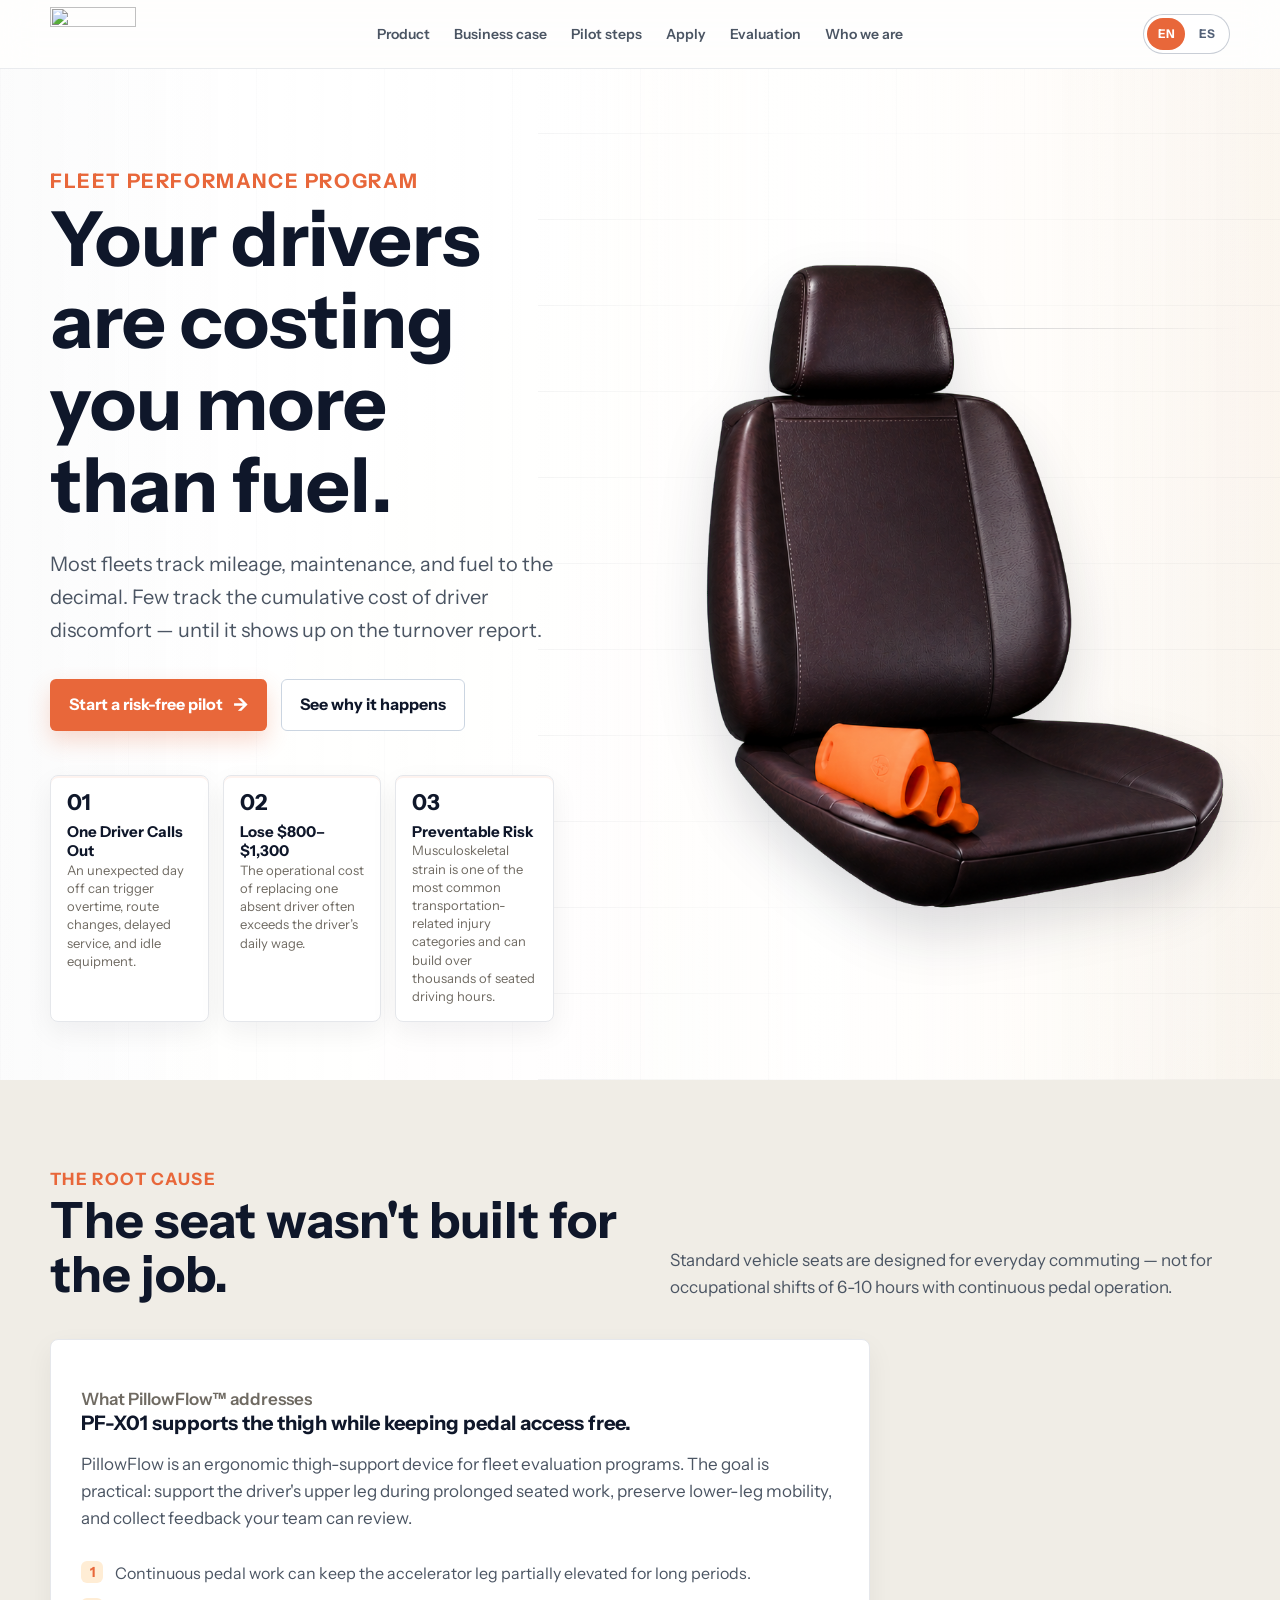
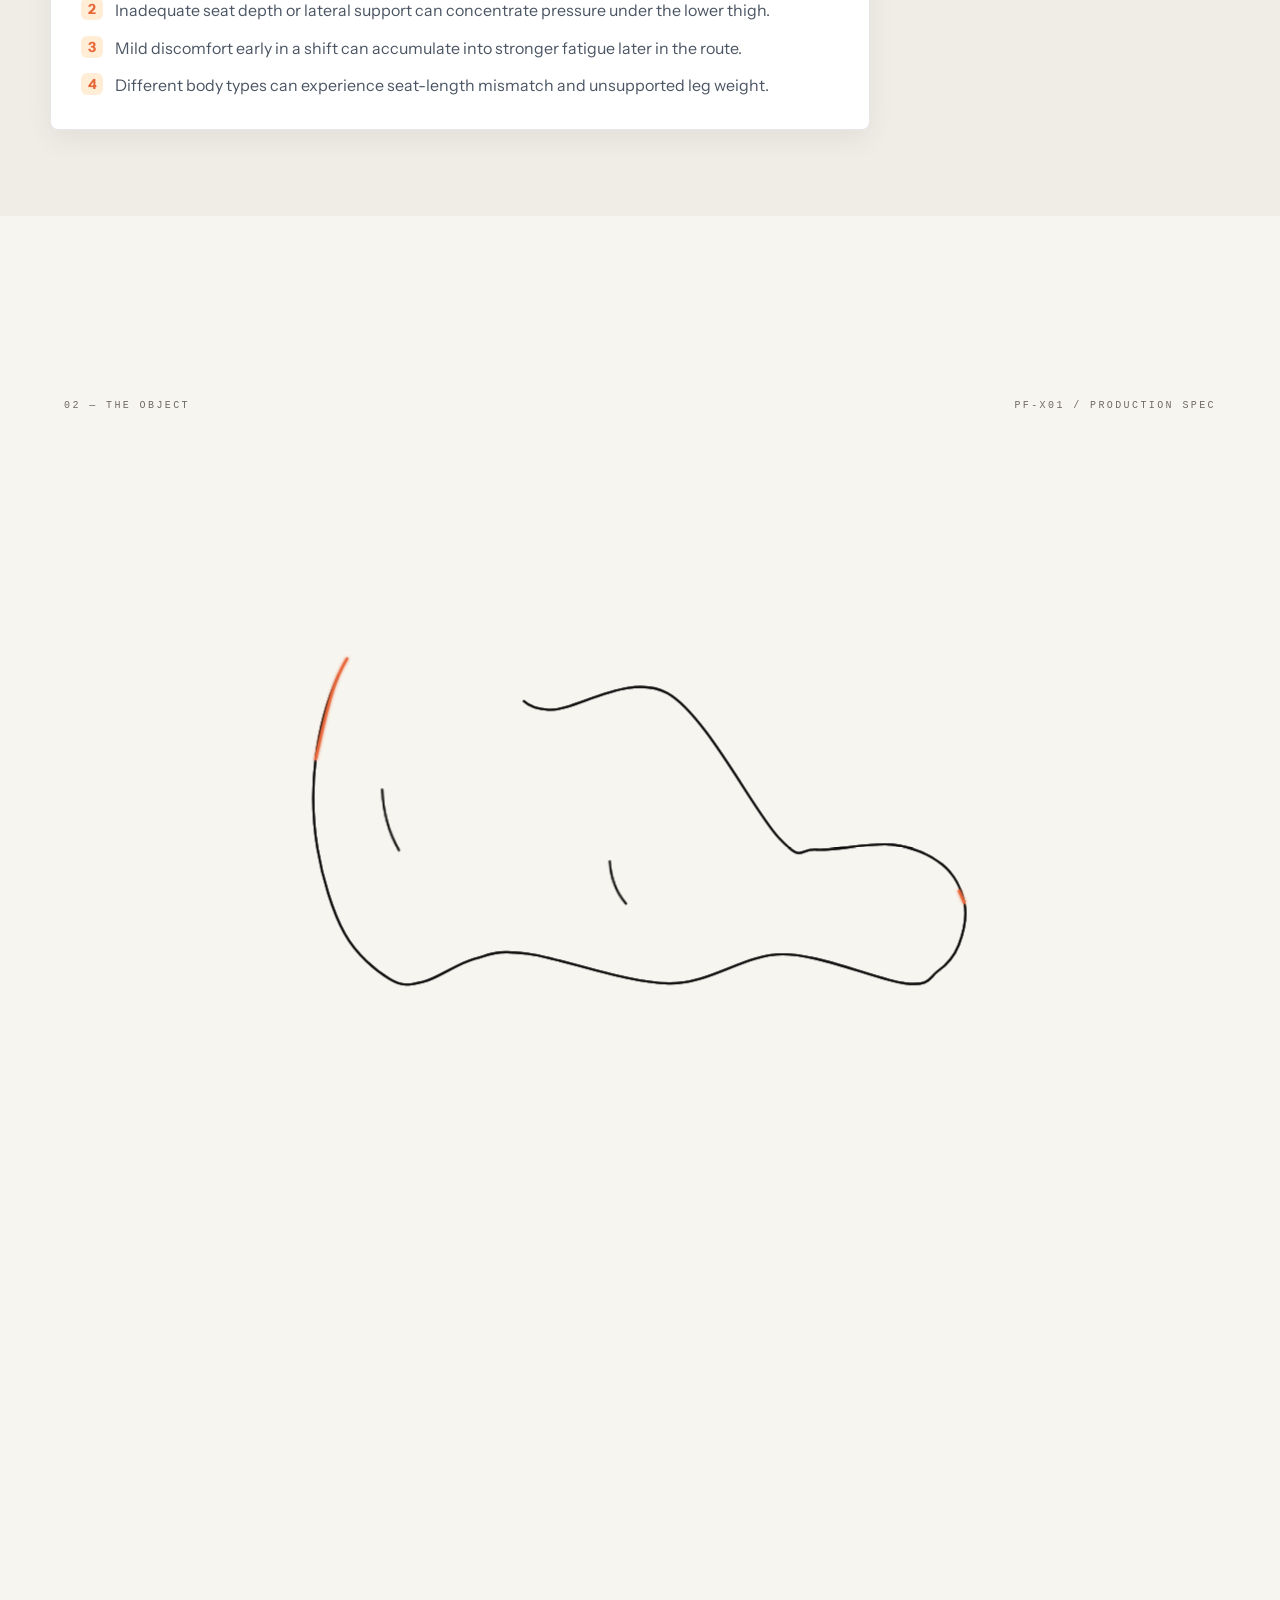
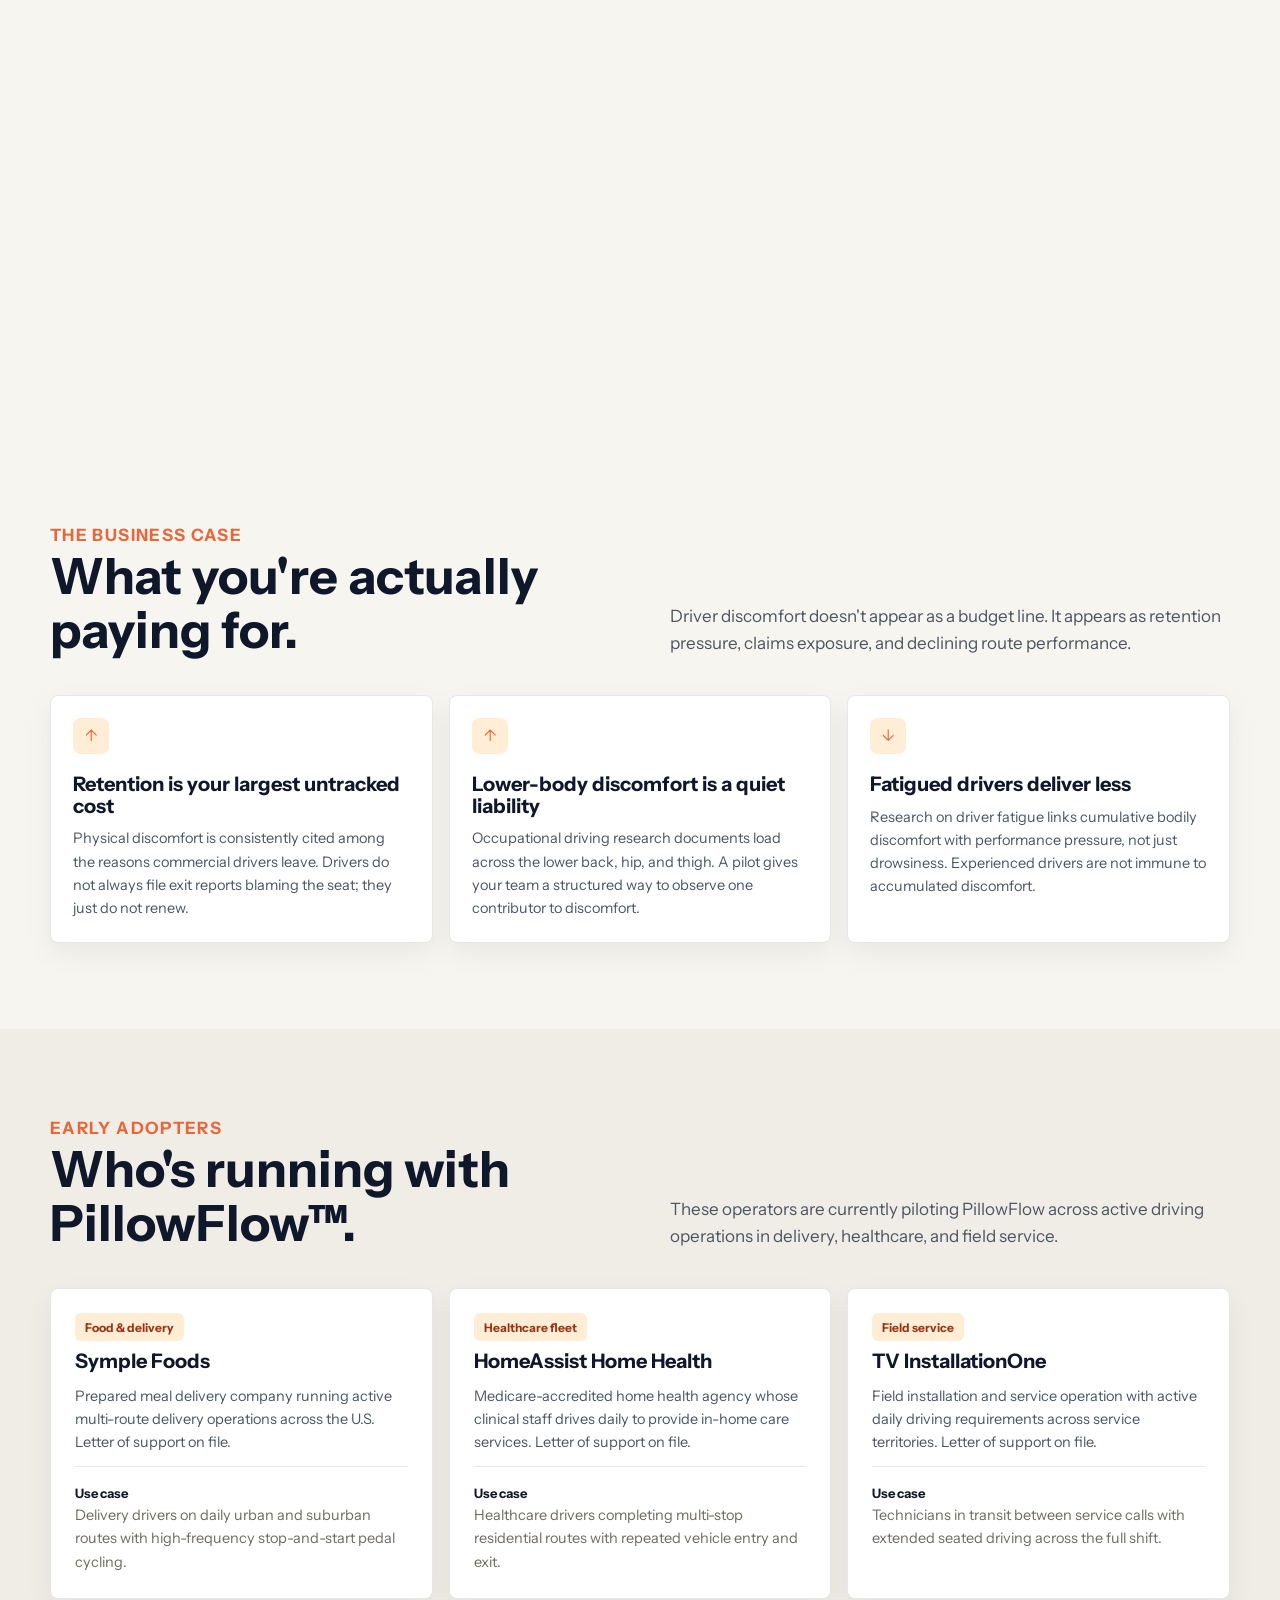
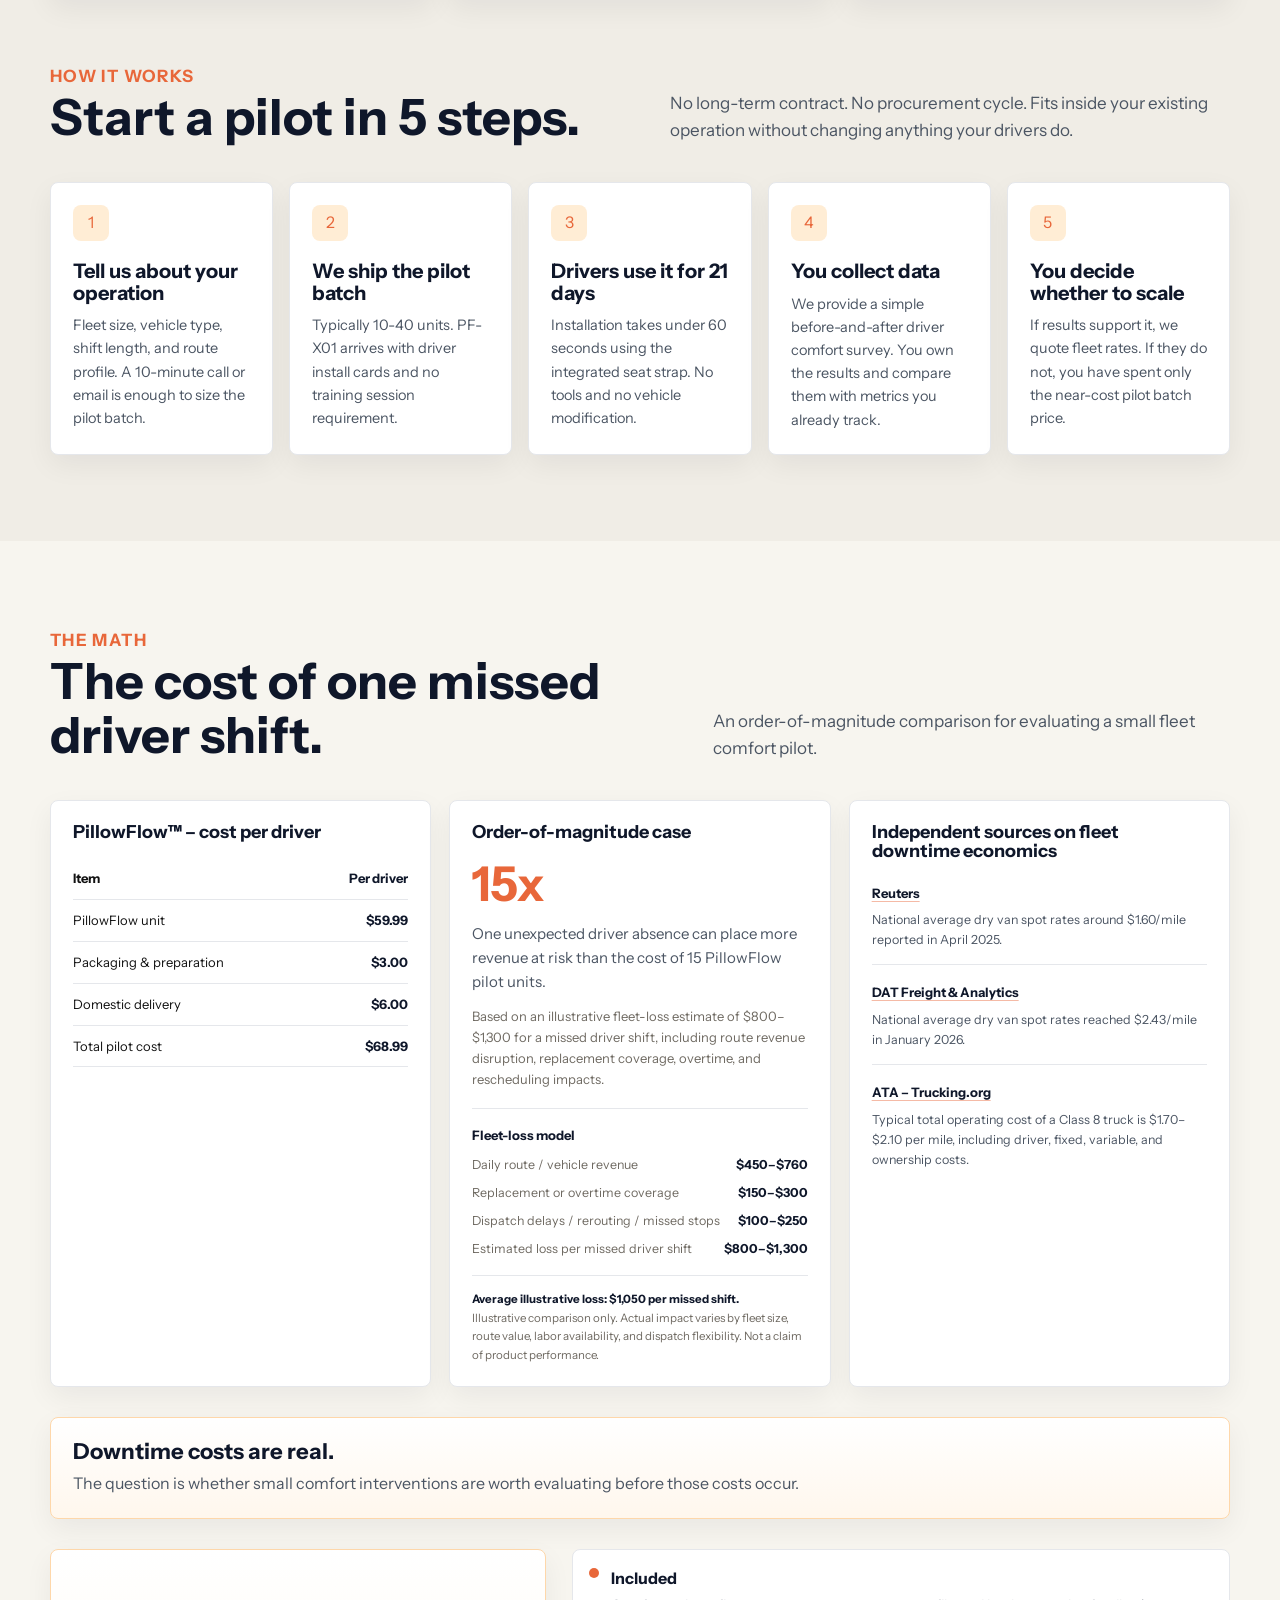
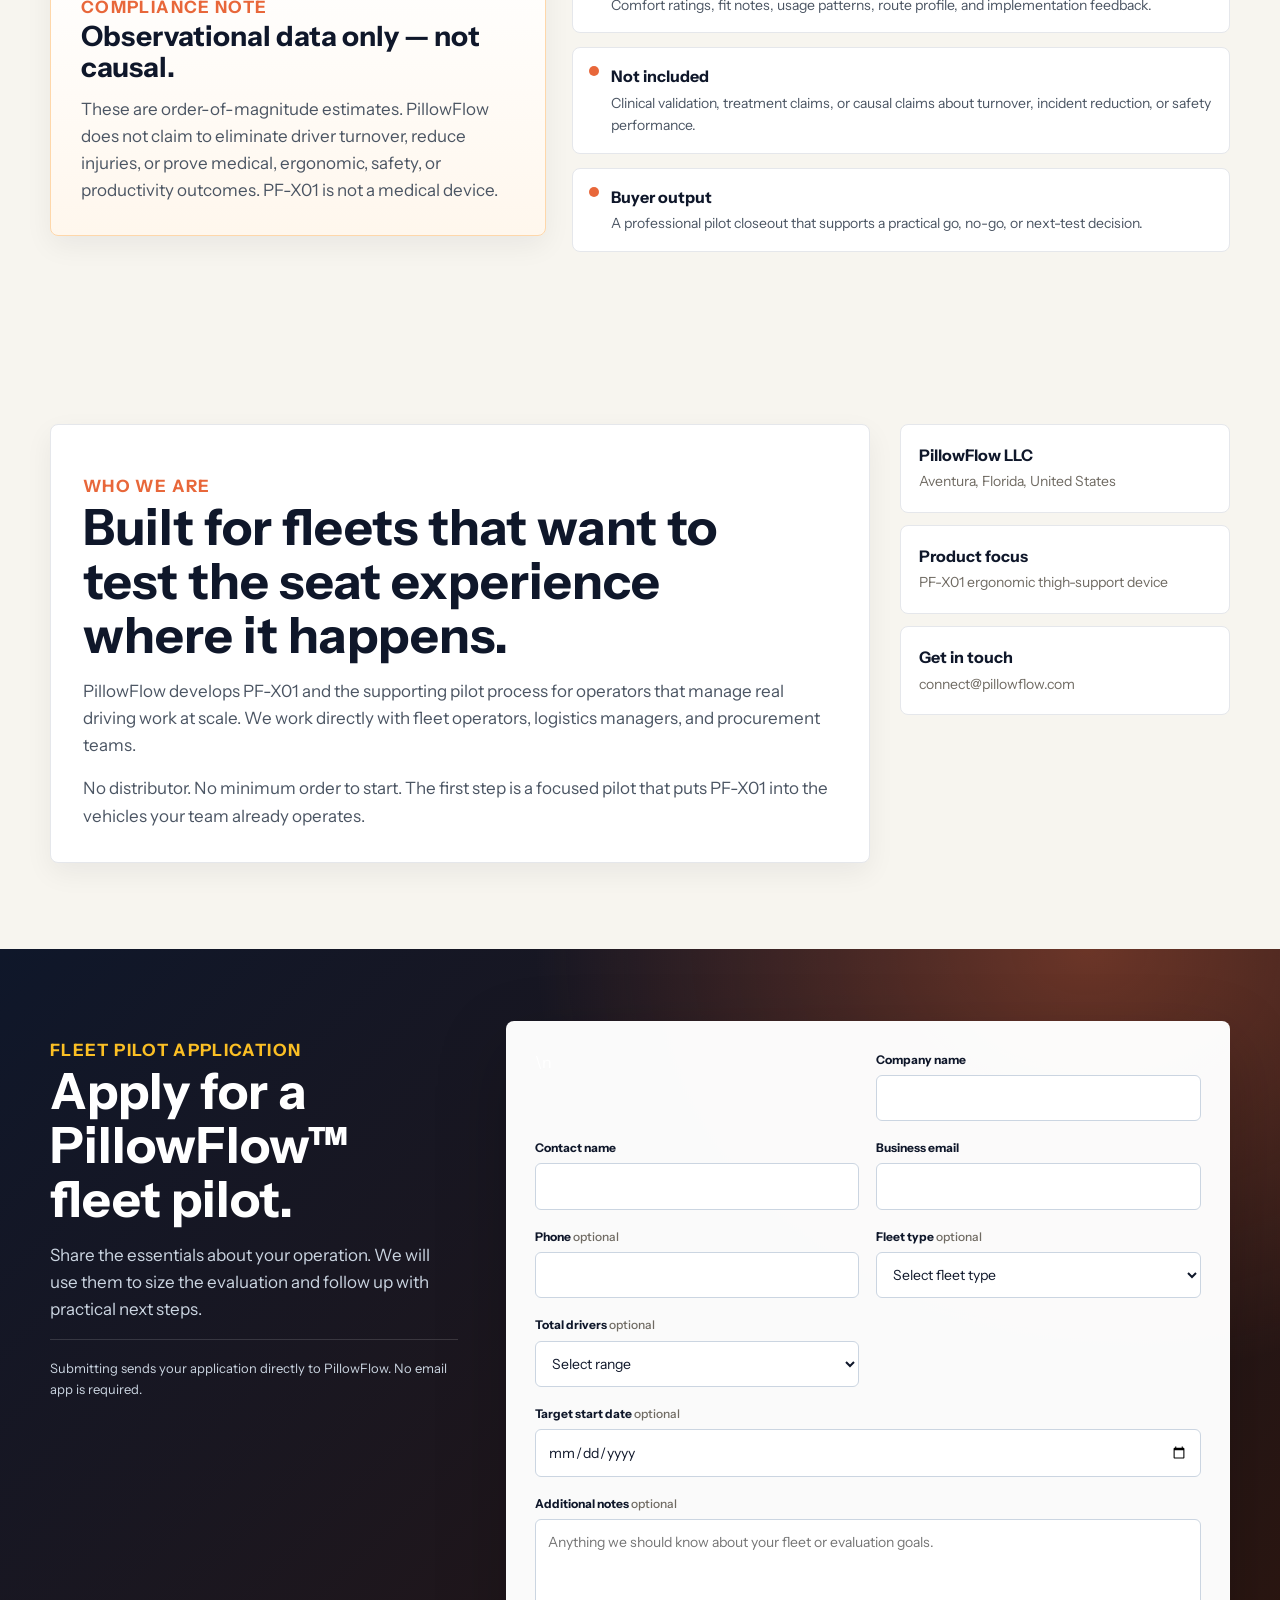
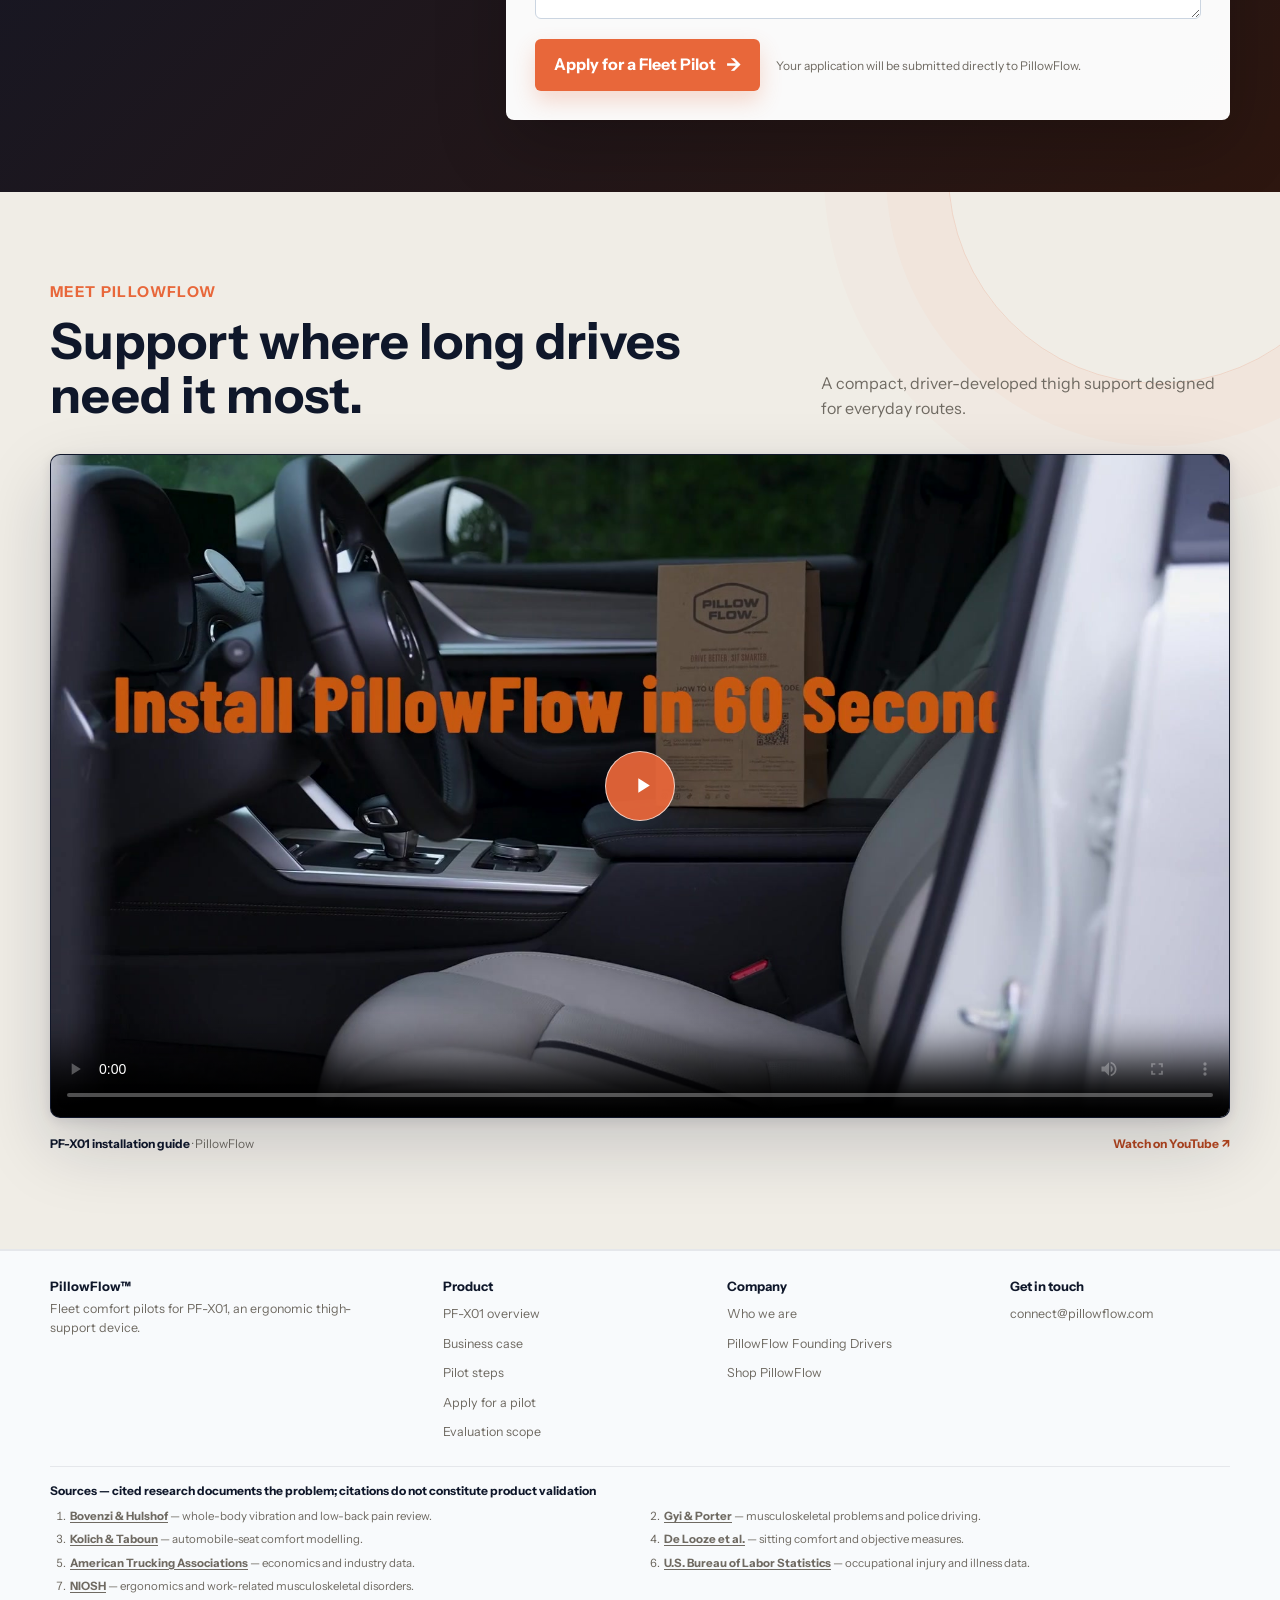
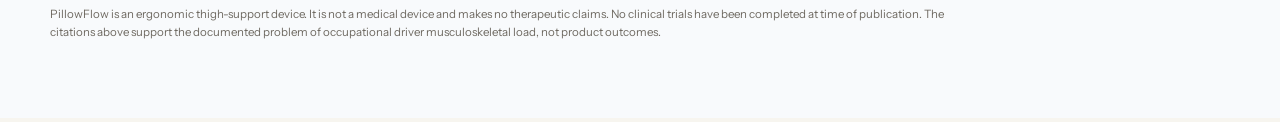
==== commit b4b19c9e: "Capture fleet pilot form submissions directly" ====
--- a/index.html
+++ b/index.html
@@ -1573,10 +1573,10 @@
         <p class="eyebrow" style="color:#fbbf24">Fleet pilot application</p>
         <h2 id="pilot-apply-title">Apply for a PillowFlow™ fleet pilot.</h2>
         <p>Share the essentials about your operation. We will use them to size the evaluation and follow up with practical next steps.</p>
-        <p class="pilot-apply-note">Submitting prepares an email to <a href="mailto:connect@pillowflow.com">connect@pillowflow.com</a>, so your team keeps a copy of the request.</p>
-      </div>
-      <form class="pilot-form reveal" id="pilot-apply-form" action="mailto:connect@pillowflow.com" method="post" enctype="text/plain">
-        <div class="pilot-form-grid">
+        <p class="pilot-apply-note">Submitting sends your application directly to PillowFlow. No email app is required.</p>
+      </div>
+      <form class="pilot-form reveal" id="pilot-apply-form">
+        <div class="pilot-form-grid">\n          <div aria-hidden="true" style="position:absolute;left:-10000px;top:auto;width:1px;height:1px;overflow:hidden;"><label for="pilot-website">Website</label><input id="pilot-website" name="website" type="text" tabindex="-1" autocomplete="off"></div>
           <div class="pilot-field"><label for="pilot-company">Company name</label><input id="pilot-company" name="company_name" type="text" autocomplete="organization" required></div>
           <div class="pilot-field"><label for="pilot-contact">Contact name</label><input id="pilot-contact" name="contact_name" type="text" autocomplete="name" required></div>
           <div class="pilot-field"><label for="pilot-email">Business email</label><input id="pilot-email" name="business_email" type="email" autocomplete="email" required></div>
@@ -1598,7 +1598,7 @@
         </div>
         <div class="pilot-form-actions">
           <button class="btn btn-primary" type="submit">Apply for a Fleet Pilot <span class="arrow" aria-hidden="true">-></span></button>
-          <p class="pilot-form-status" id="pilot-form-status" aria-live="polite">Your email application will open for review.</p>
+          <p class="pilot-form-status" id="pilot-form-status" aria-live="polite">Your application will be submitted directly to PillowFlow.</p>
         </div>
       </form>
     </div>
@@ -1773,28 +1773,85 @@
 
   var pilotForm = document.getElementById("pilot-apply-form");
   var pilotStatus = document.getElementById("pilot-form-status");
+  var pilotEndpoint = "https://oxocvwgfxqryuajndiqa.supabase.co/functions/v1/fleet-pilot-apply";
+
   if (pilotForm) {
-    pilotForm.addEventListener("submit",function(event){
+    pilotForm.addEventListener("submit", async function(event){
       event.preventDefault();
+
       if (!pilotForm.checkValidity()) {
         pilotForm.reportValidity();
         return;
       }
-      var data = new FormData(pilotForm);
-      var company = data.get("company_name") || "Fleet";
-      var fields = [
-        ["Company",data.get("company_name")],
-        ["Contact",data.get("contact_name")],
-        ["Business email",data.get("business_email")],
-        ["Phone",data.get("phone")],
-        ["Fleet type",data.get("fleet_type")],
-        ["Total drivers",data.get("total_drivers_range")],
-        ["Target start date",data.get("target_start_date")],
-        ["Additional notes",data.get("message")]
-      ];
-      var body = fields.filter(function(item){ return item[1]; }).map(function(item){ return item[0] + ": " + item[1]; }).join("\n");
-      if (pilotStatus) pilotStatus.textContent = "Opening your email application…";
-      window.location.href = "mailto:connect@pillowflow.com?subject=" + encodeURIComponent("Fleet Pilot Application — " + company) + "&body=" + encodeURIComponent(body);
+
+      var submitButton = pilotForm.querySelector('button[type="submit"]');
+      var originalButtonHtml = submitButton ? submitButton.innerHTML : "";
+
+      try {
+        if (submitButton) {
+          submitButton.disabled = true;
+          submitButton.textContent = "Submitting…";
+        }
+        if (pilotStatus) pilotStatus.textContent = "Submitting your application…";
+
+        var data = new FormData(pilotForm);
+        var params = new URLSearchParams(window.location.search);
+        var clientSubmissionId =
+          window.crypto && typeof window.crypto.randomUUID === "function"
+            ? window.crypto.randomUUID()
+            : null;
+
+        var payload = {
+          client_submission_id: clientSubmissionId,
+          company_name: data.get("company_name"),
+          contact_name: data.get("contact_name"),
+          business_email: data.get("business_email"),
+          phone: data.get("phone"),
+          fleet_type: data.get("fleet_type"),
+          total_drivers_range: data.get("total_drivers_range"),
+          target_start_date: data.get("target_start_date"),
+          message: data.get("message"),
+          website: data.get("website"),
+          source_url: window.location.href,
+          referrer: document.referrer || null,
+          utm_source: params.get("utm_source"),
+          utm_medium: params.get("utm_medium"),
+          utm_campaign: params.get("utm_campaign"),
+          utm_term: params.get("utm_term"),
+          utm_content: params.get("utm_content"),
+          locale: navigator.language || null
+        };
+
+        var response = await fetch(pilotEndpoint, {
+          method: "POST",
+          headers: { "Content-Type": "application/json" },
+          body: JSON.stringify(payload)
+        });
+
+        var result = {};
+        try { result = await response.json(); } catch (_error) {}
+
+        if (!response.ok || !result.ok) {
+          throw new Error(result.error || "Submission failed.");
+        }
+
+        pilotForm.reset();
+        if (pilotStatus) pilotStatus.textContent = "Application submitted. Thank you.";
+        if (submitButton) submitButton.textContent = "Submitted";
+
+        setTimeout(function(){
+          window.location.reload();
+        }, 1200);
+      } catch (error) {
+        if (pilotStatus) {
+          pilotStatus.textContent = "We could not submit your application. Please try again.";
+        }
+        if (submitButton) {
+          submitButton.disabled = false;
+          submitButton.innerHTML = originalButtonHtml;
+        }
+        console.error("Fleet pilot form submission failed", error);
+      }
     });
   }
 
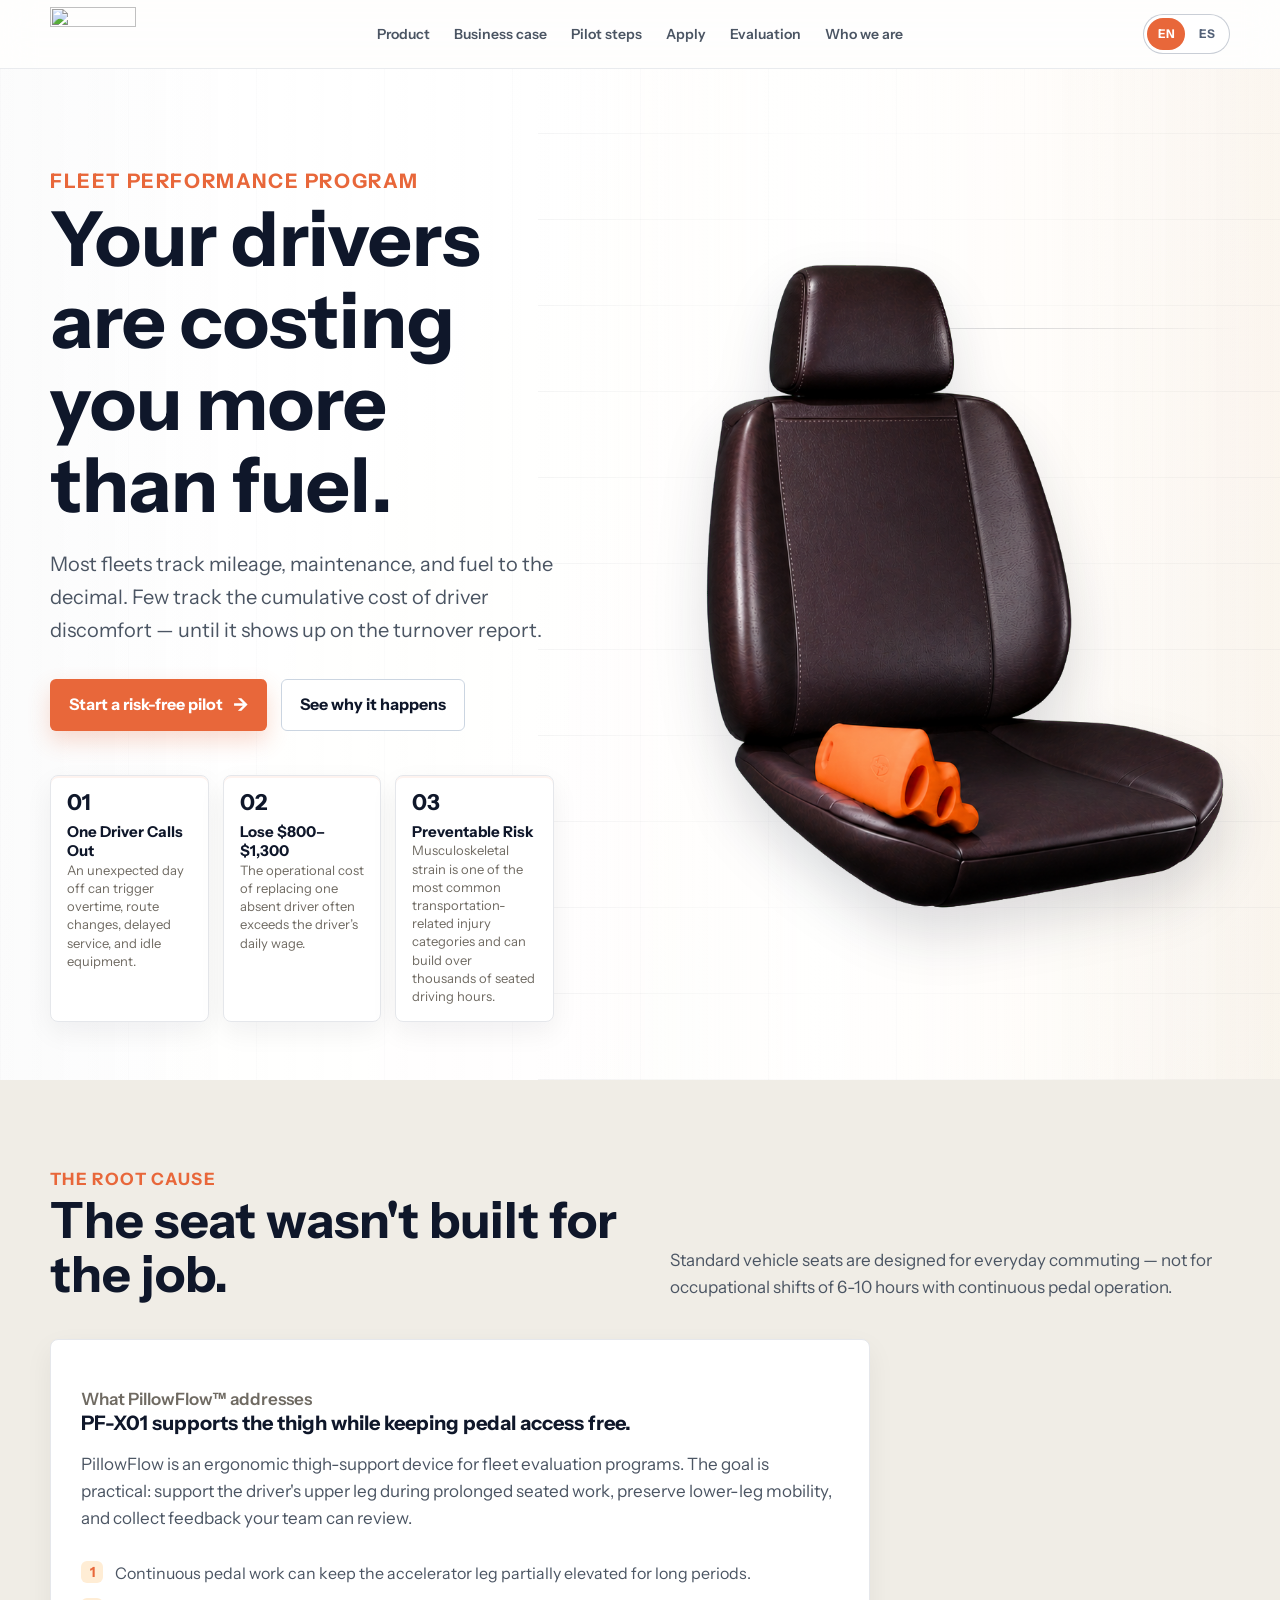
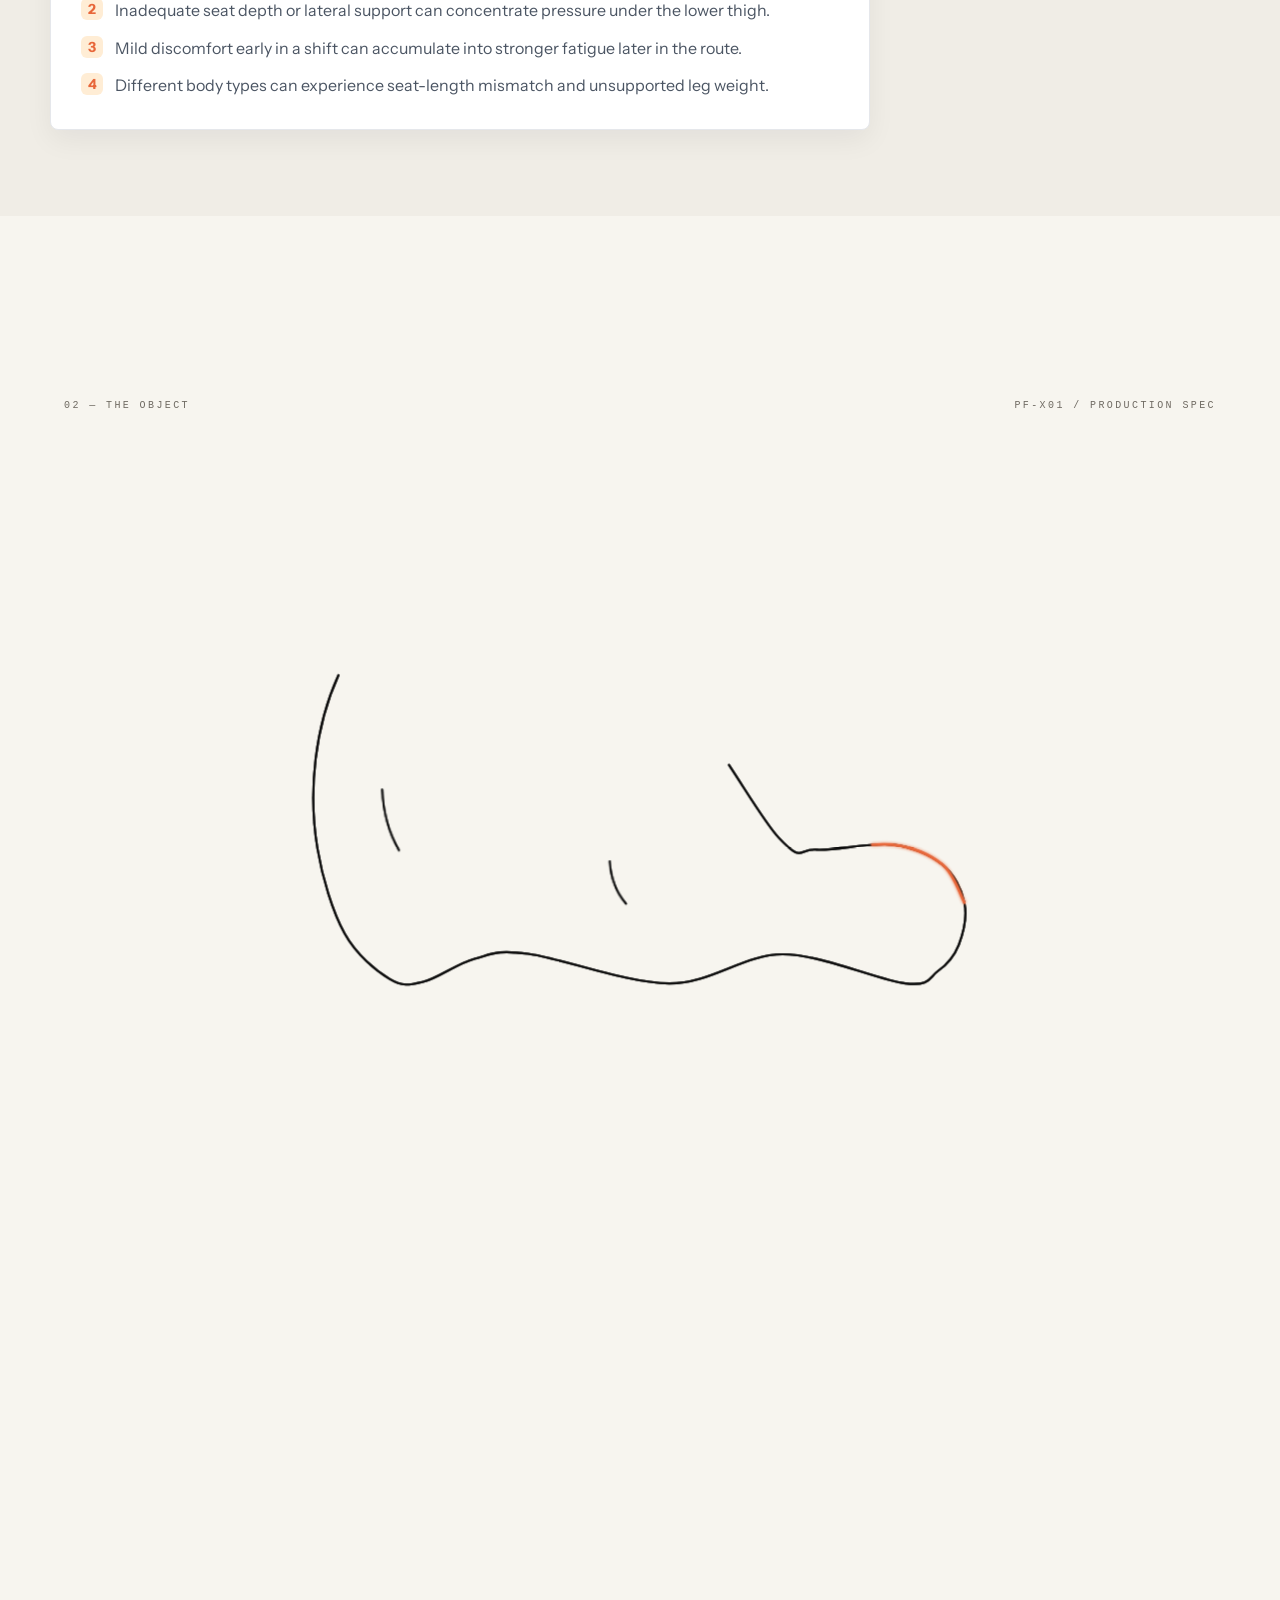
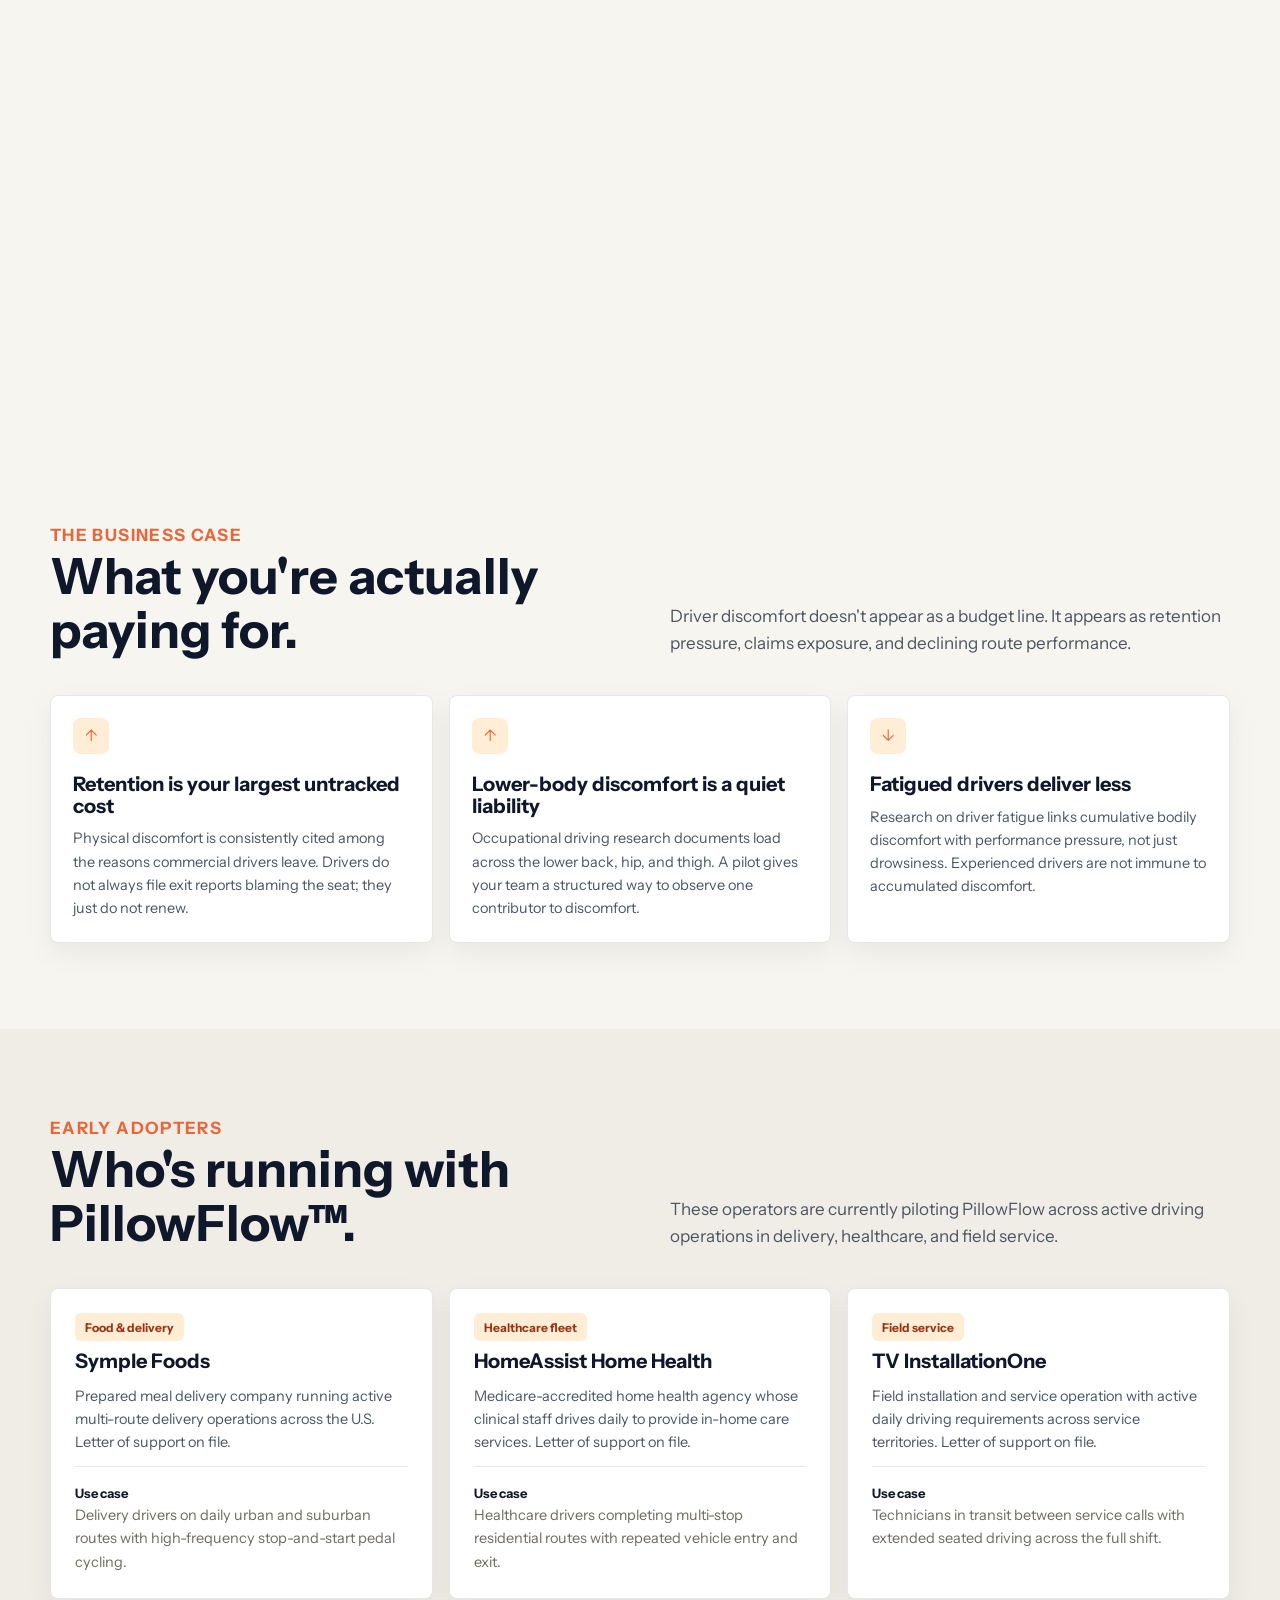
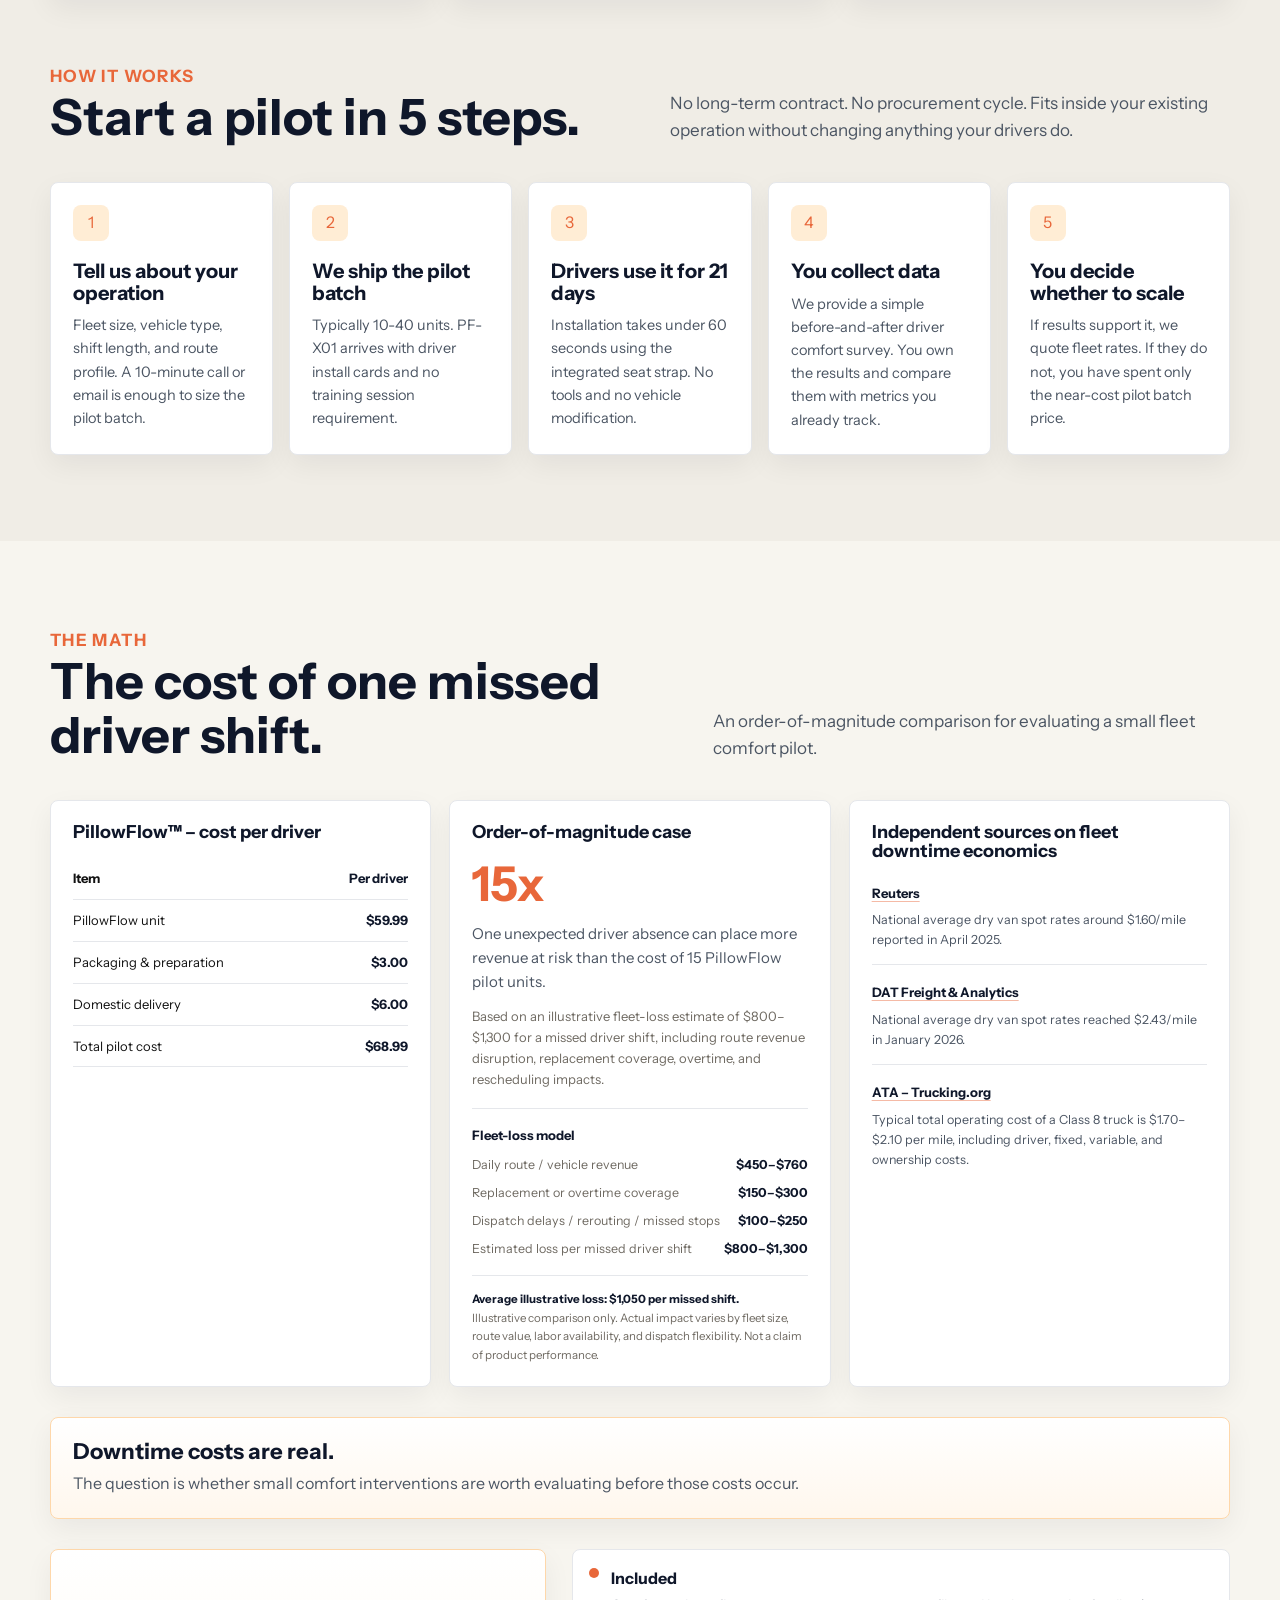
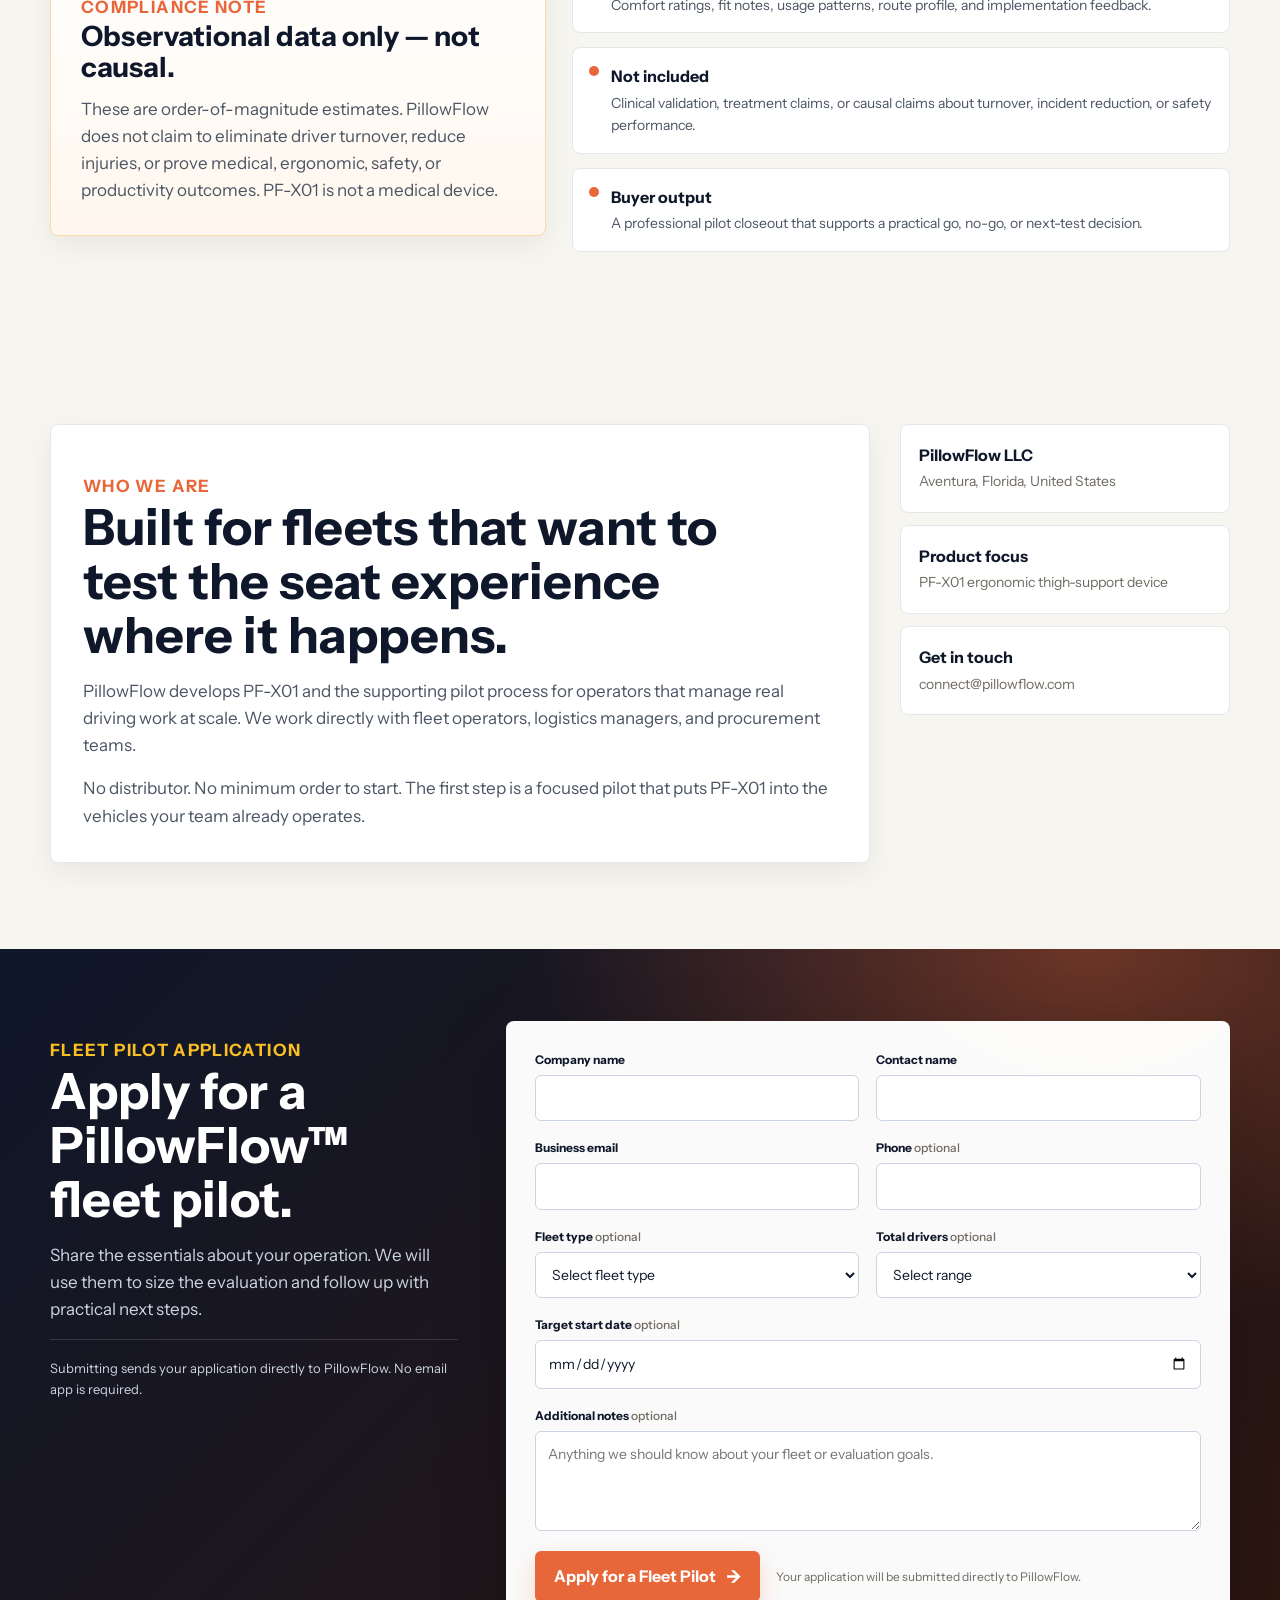
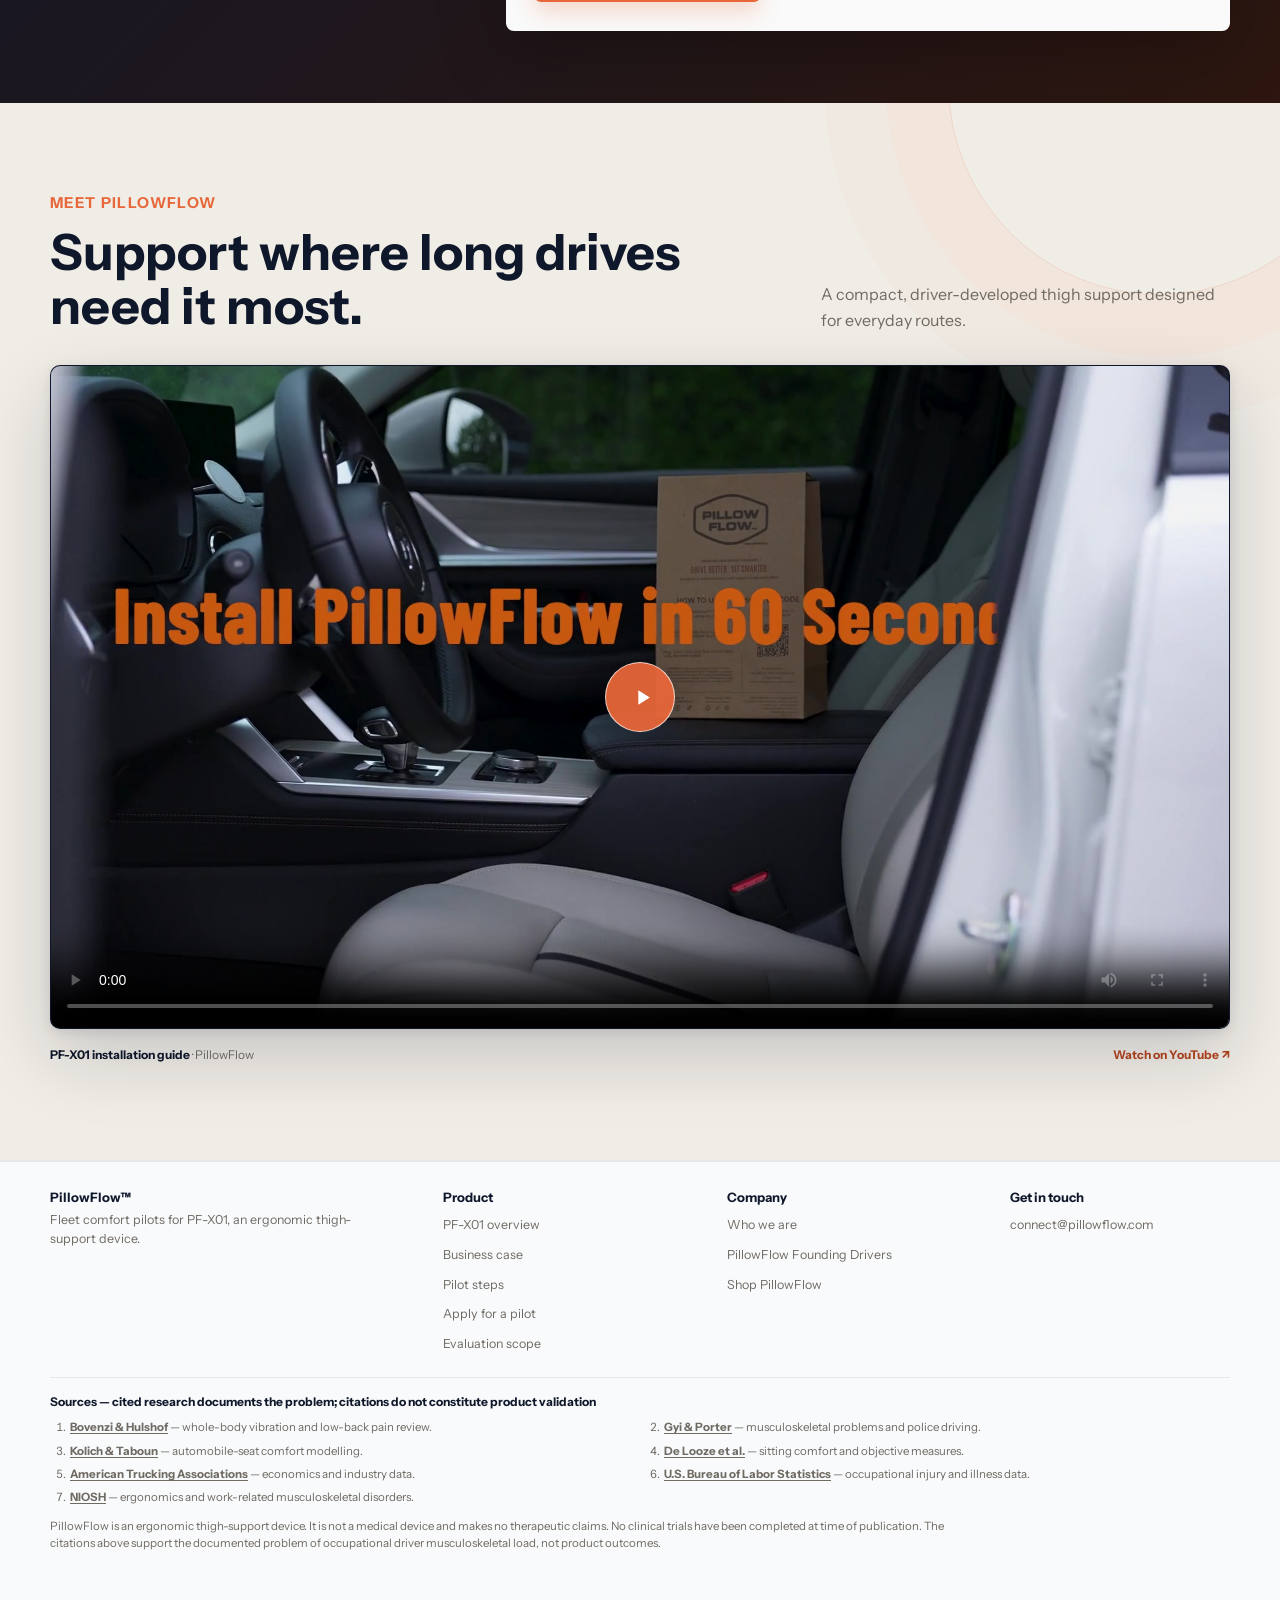
==== commit cfd10dcf: "Fix fleet pilot form markup newline" ====
--- a/index.html
+++ b/index.html
@@ -1576,7 +1576,8 @@
         <p class="pilot-apply-note">Submitting sends your application directly to PillowFlow. No email app is required.</p>
       </div>
       <form class="pilot-form reveal" id="pilot-apply-form">
-        <div class="pilot-form-grid">\n          <div aria-hidden="true" style="position:absolute;left:-10000px;top:auto;width:1px;height:1px;overflow:hidden;"><label for="pilot-website">Website</label><input id="pilot-website" name="website" type="text" tabindex="-1" autocomplete="off"></div>
+        <div class="pilot-form-grid">
+          <div aria-hidden="true" style="position:absolute;left:-10000px;top:auto;width:1px;height:1px;overflow:hidden;"><label for="pilot-website">Website</label><input id="pilot-website" name="website" type="text" tabindex="-1" autocomplete="off"></div>
           <div class="pilot-field"><label for="pilot-company">Company name</label><input id="pilot-company" name="company_name" type="text" autocomplete="organization" required></div>
           <div class="pilot-field"><label for="pilot-contact">Contact name</label><input id="pilot-contact" name="contact_name" type="text" autocomplete="name" required></div>
           <div class="pilot-field"><label for="pilot-email">Business email</label><input id="pilot-email" name="business_email" type="email" autocomplete="email" required></div>
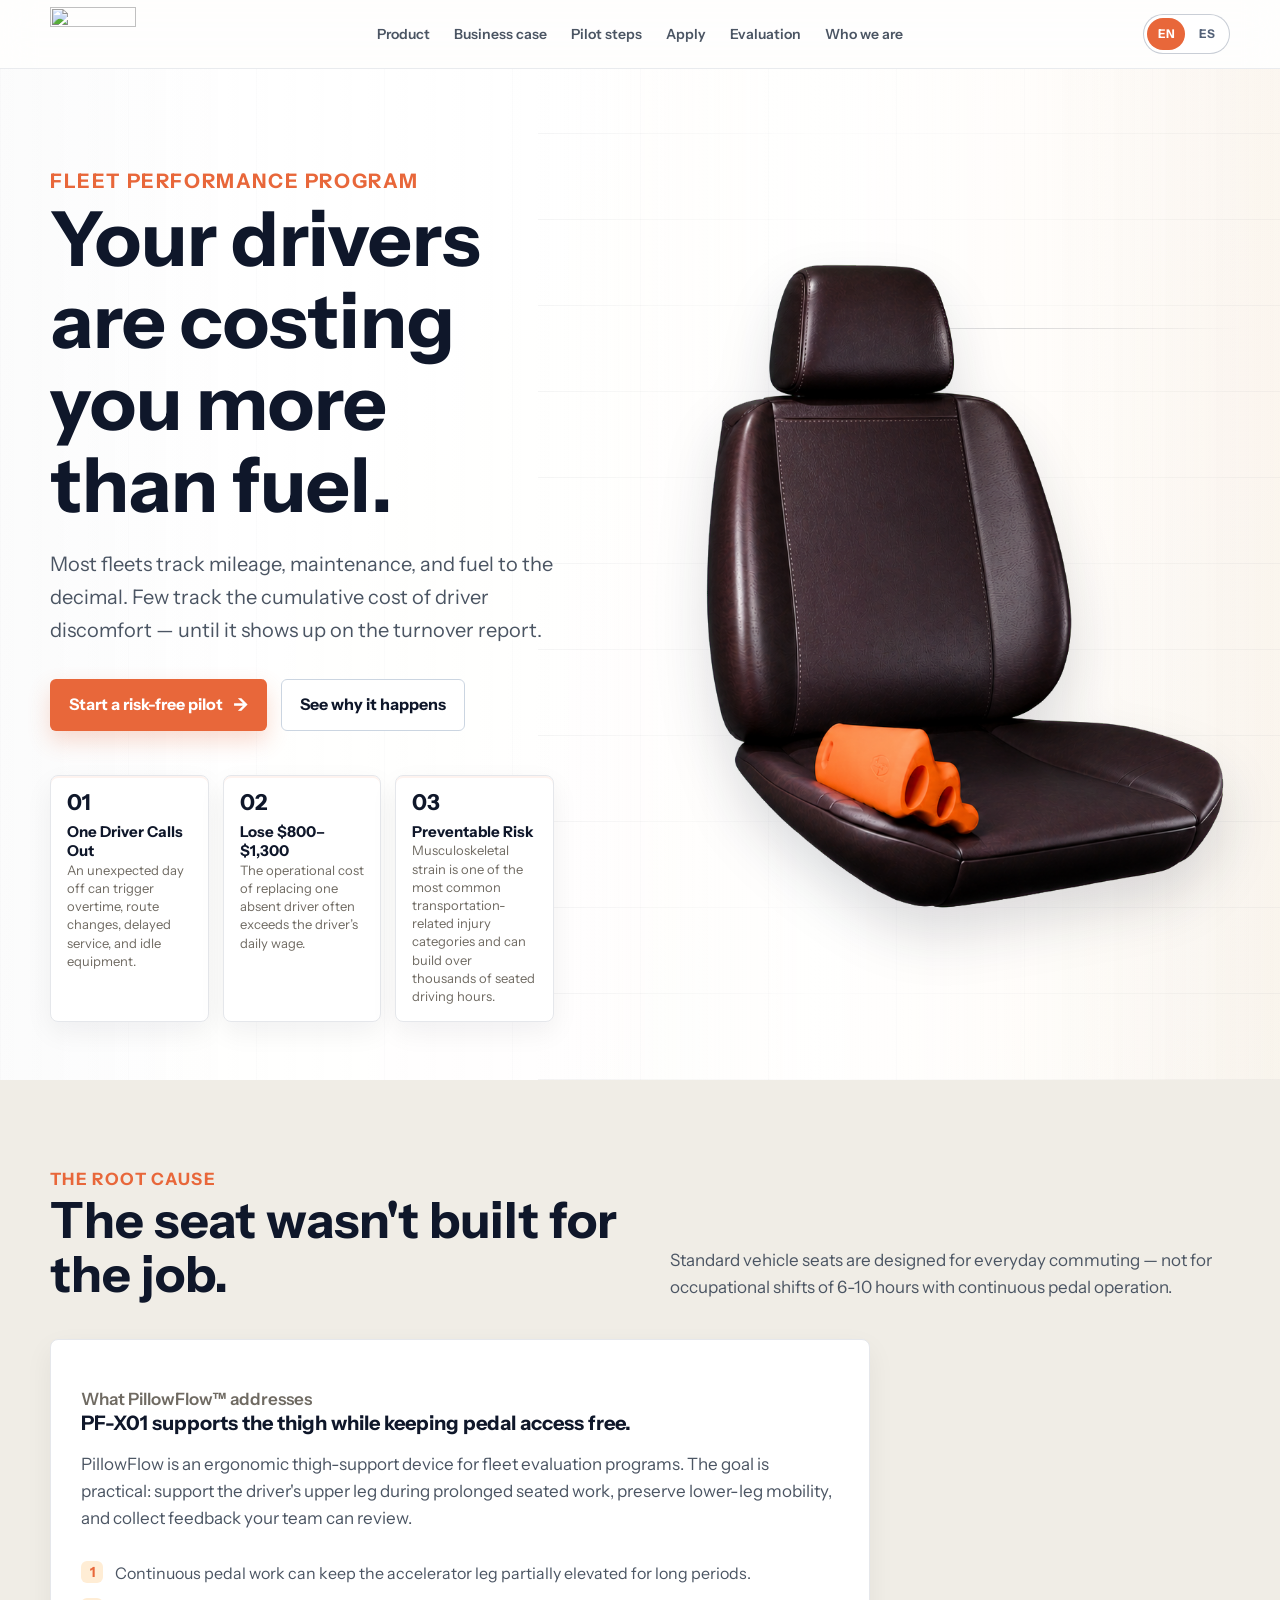
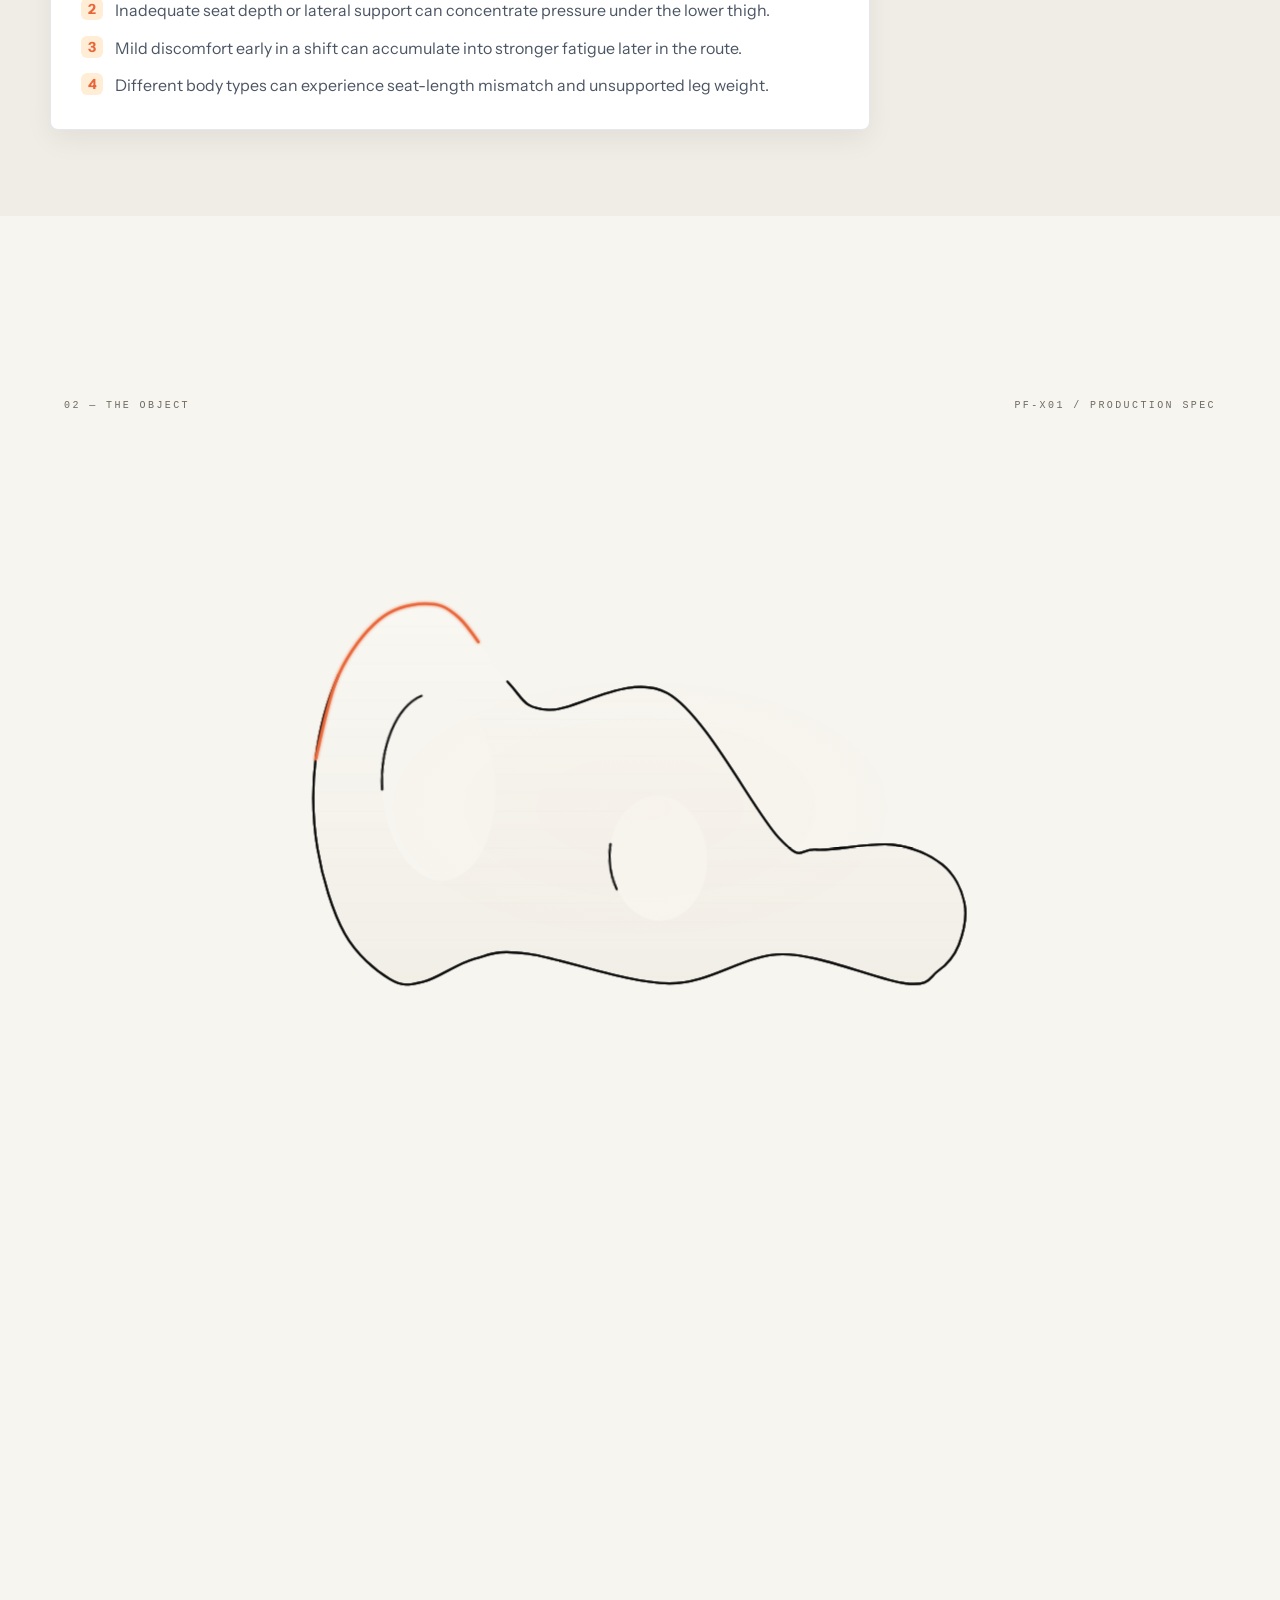
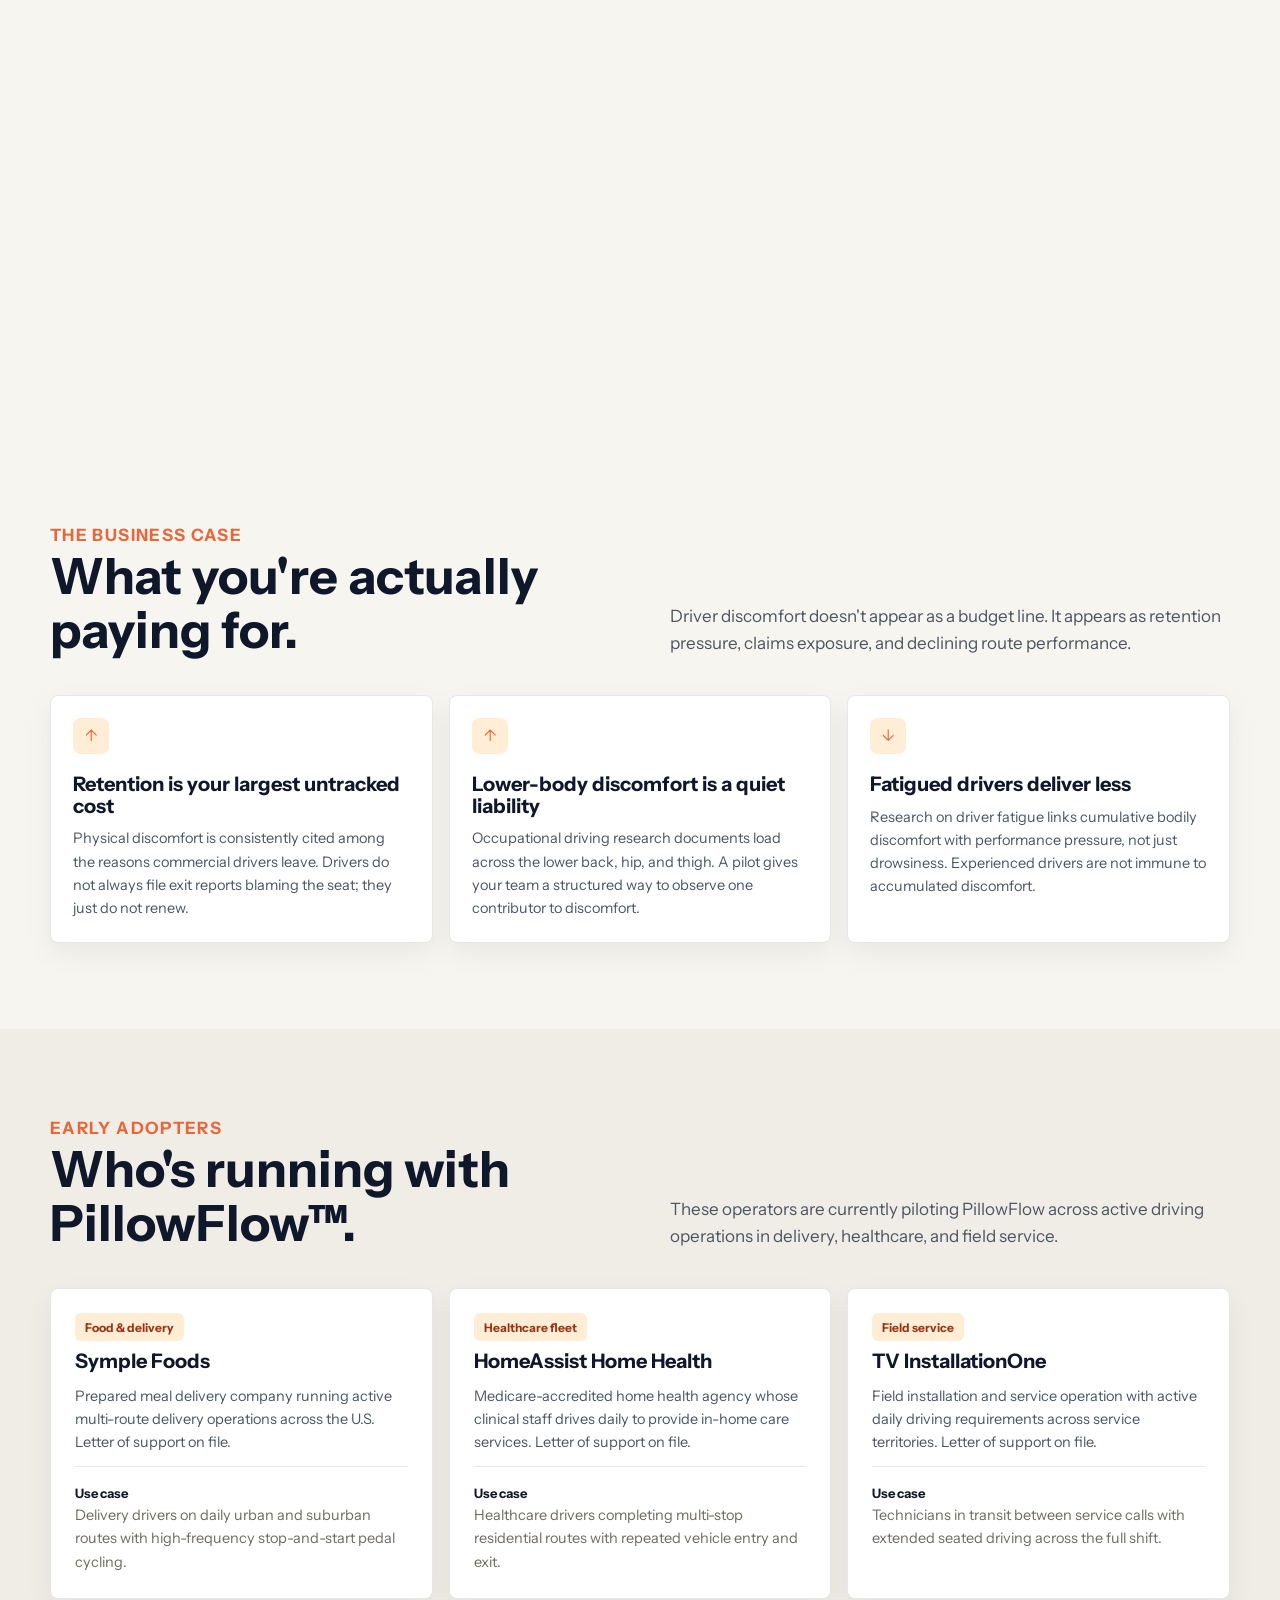
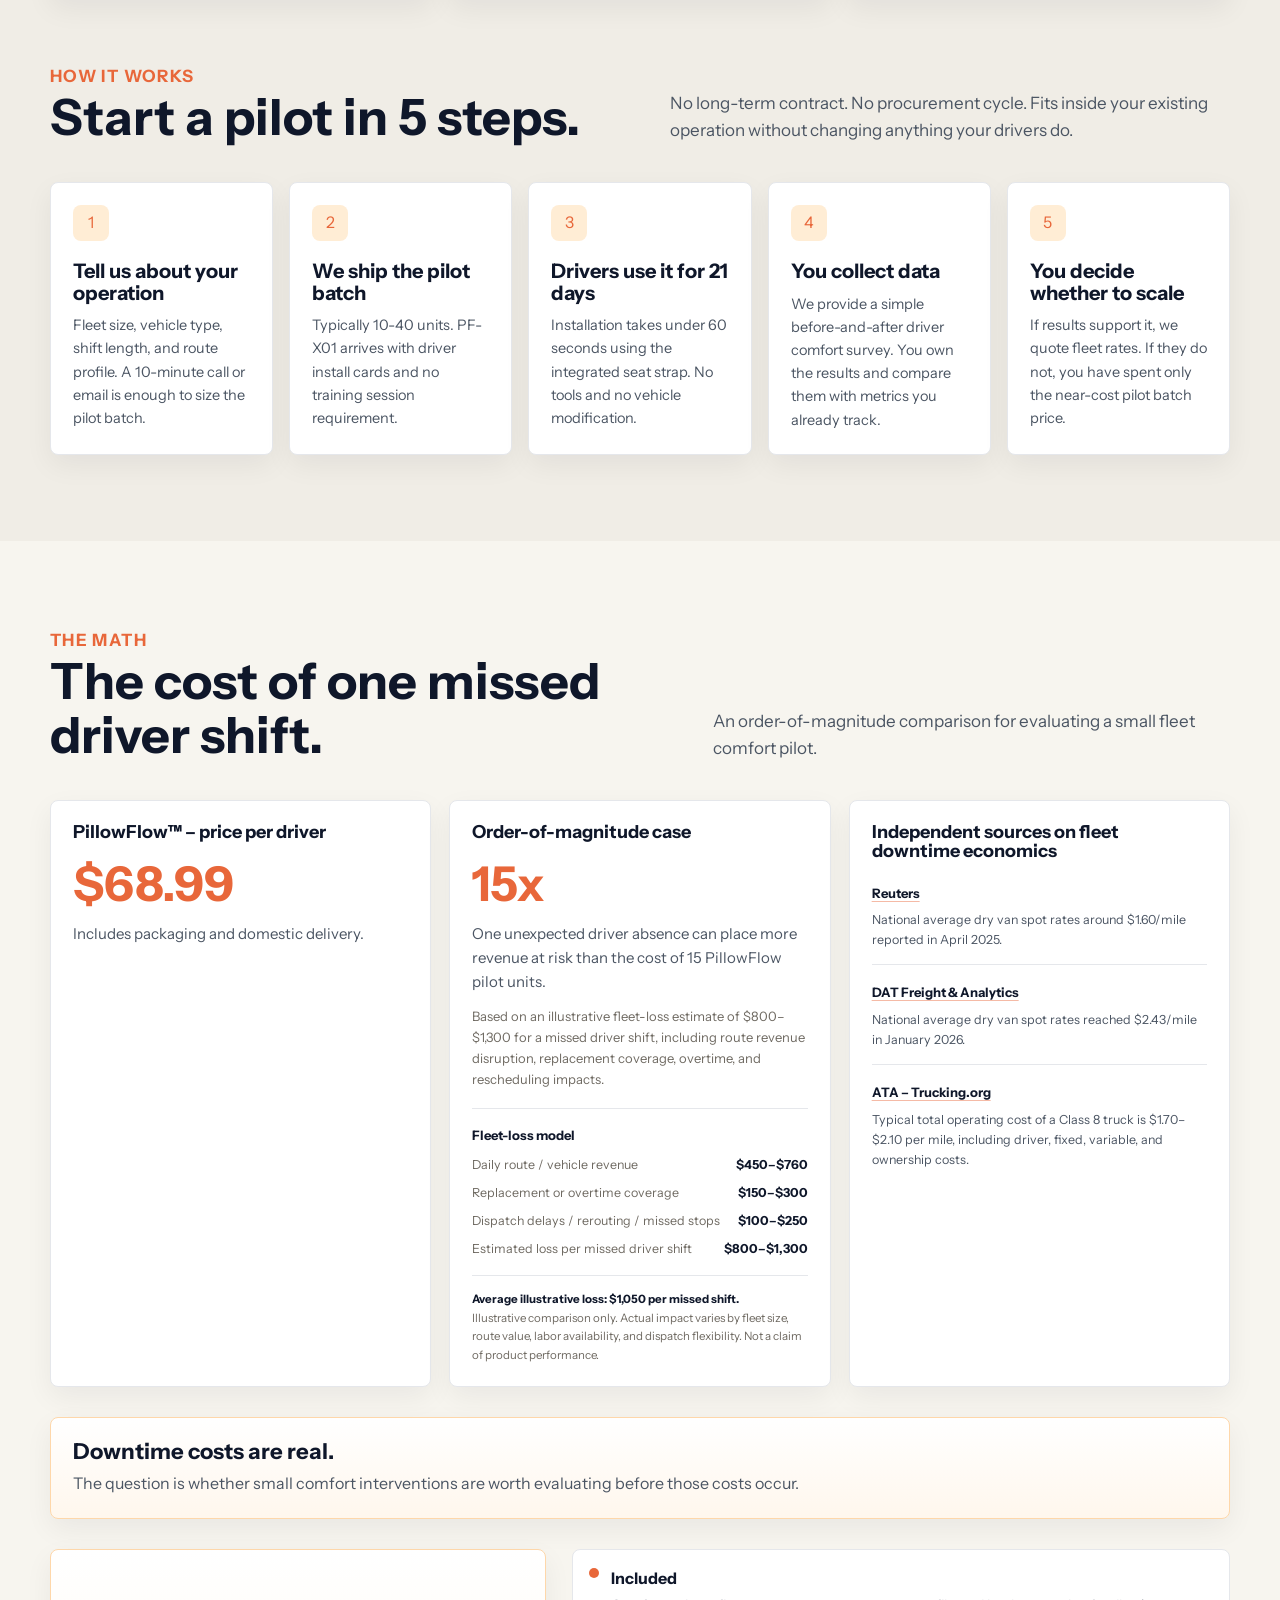
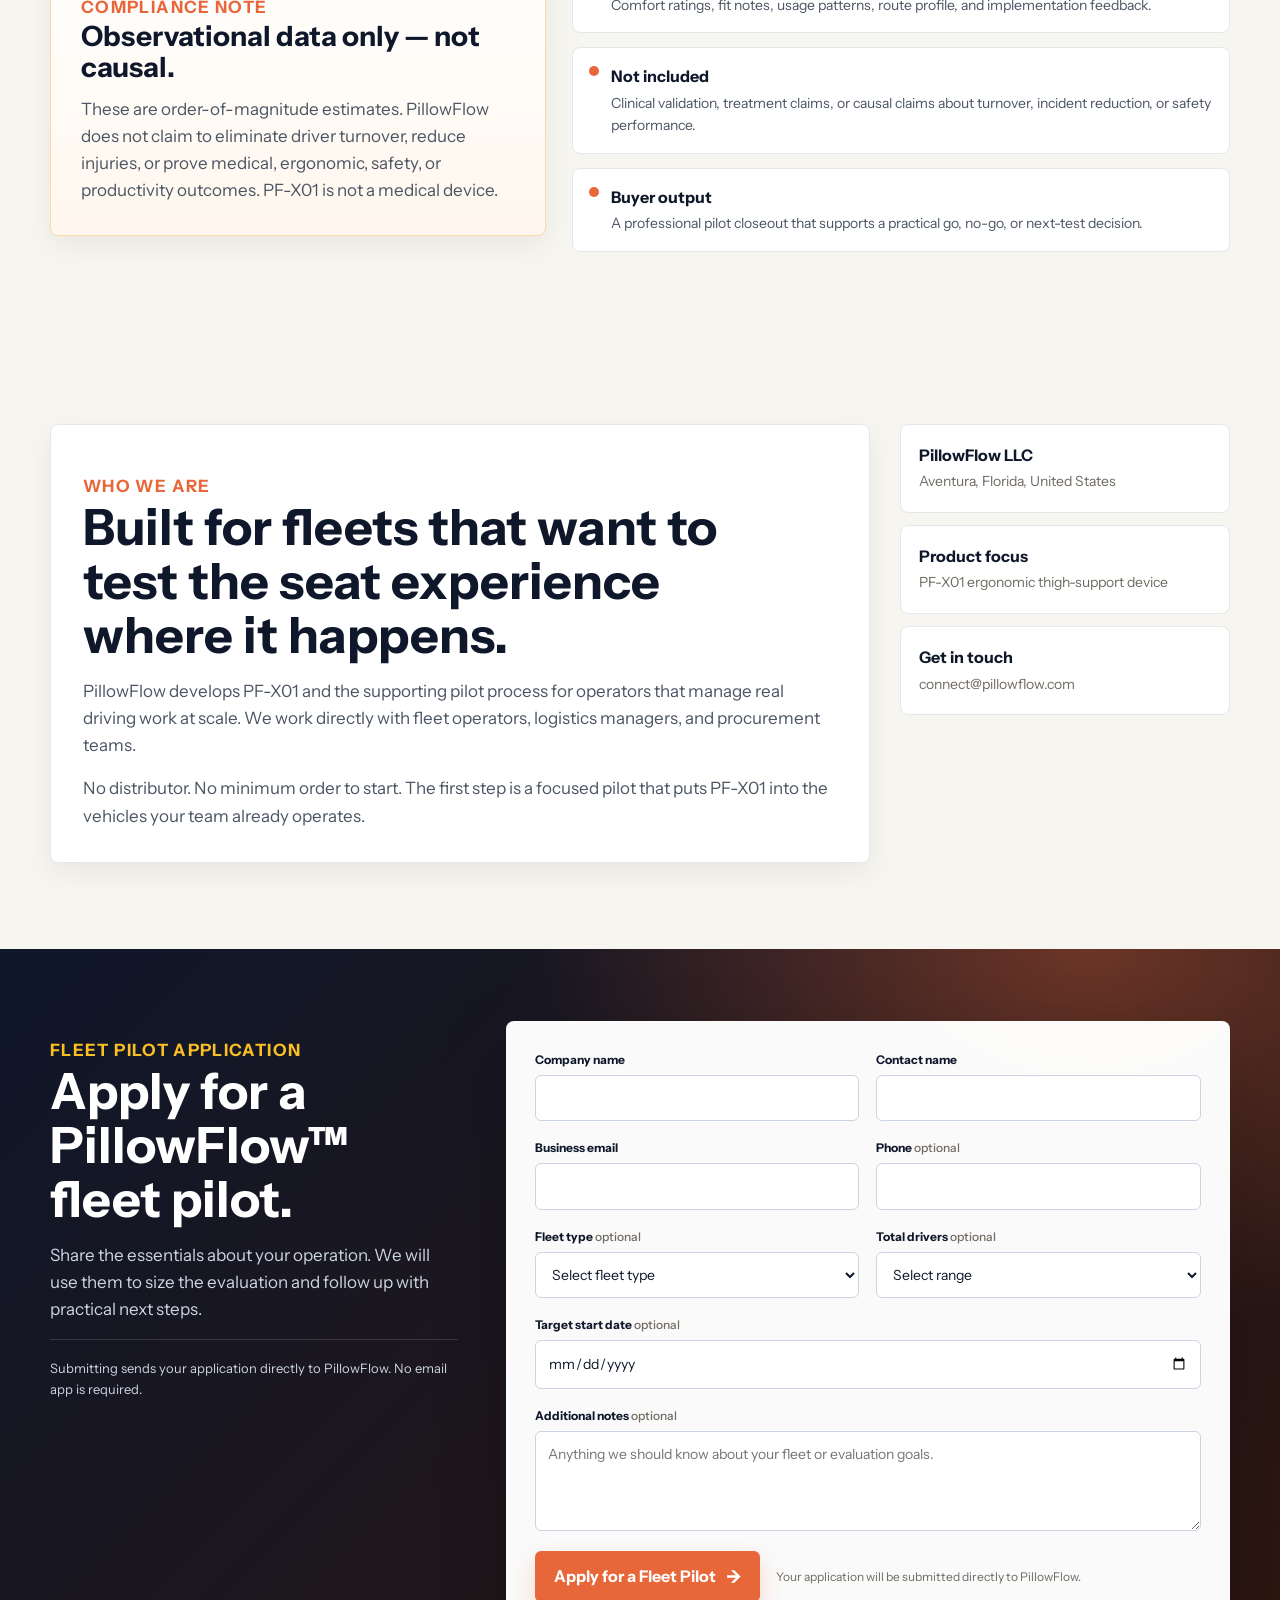
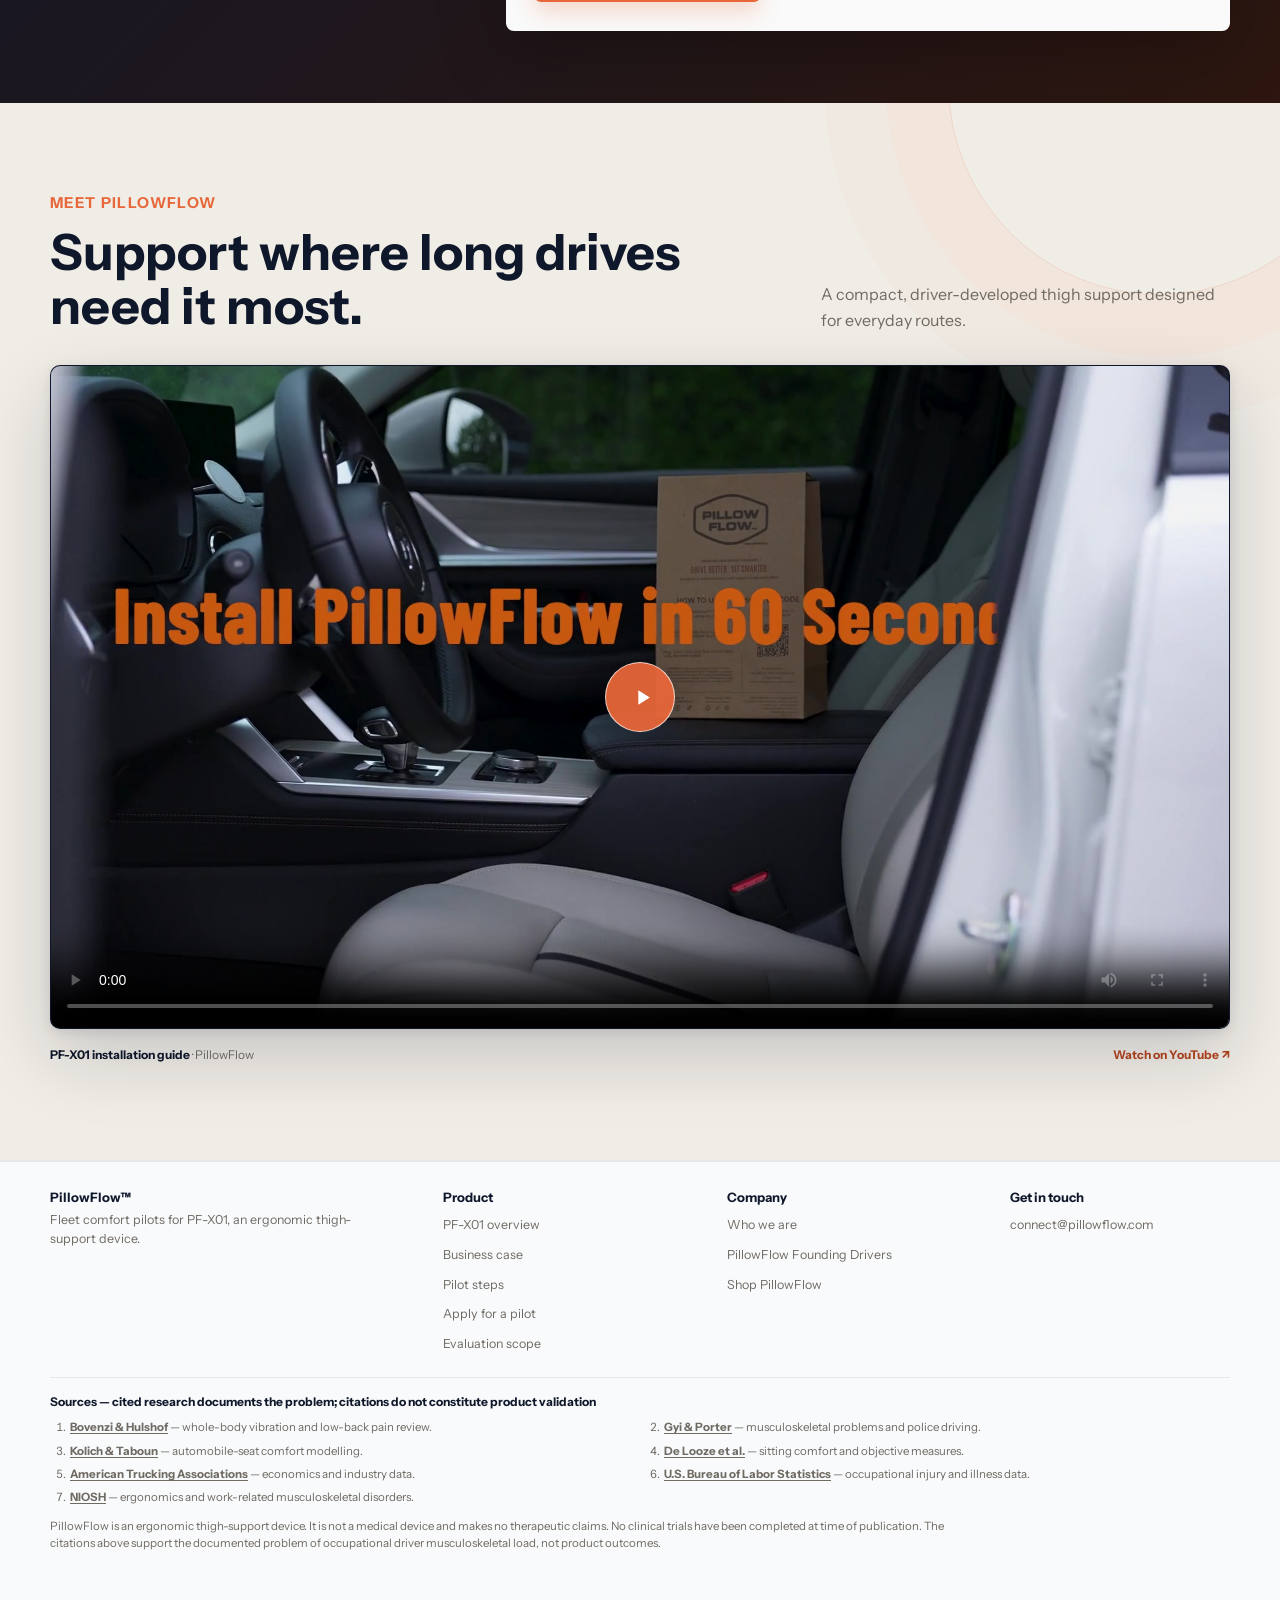
==== commit 00739014: "Replace pilot cost breakdown with single $68.99 price Co-Authored-By: Claude Opus 5.5 <noreply@anthr" ====
--- a/index.html
+++ b/index.html
@@ -1486,16 +1486,9 @@
         </div>
         <div class="roi-grid reveal">
           <article class="table-card">
-            <h3>PillowFlow™ – cost per driver</h3>
-            <table class="mini-table">
-              <thead><tr><th>Item</th><th>Per driver</th></tr></thead>
-              <tbody>
-                <tr><td>PillowFlow unit</td><td>$59.99</td></tr>
-                <tr><td>Packaging &amp; preparation</td><td>$3.00</td></tr>
-                <tr><td>Domestic delivery</td><td>$6.00</td></tr>
-              </tbody>
-              <tfoot><tr><td>Total pilot cost</td><td>$68.99</td></tr></tfoot>
-            </table>
+            <h3>PillowFlow™ – price per driver</h3>
+            <span class="quote-number">$68.99</span>
+            <p class="roi-card-copy">Includes packaging and domestic delivery.</p>
           </article>
           <article class="quote-card">
             <h3>Order-of-magnitude case</h3>
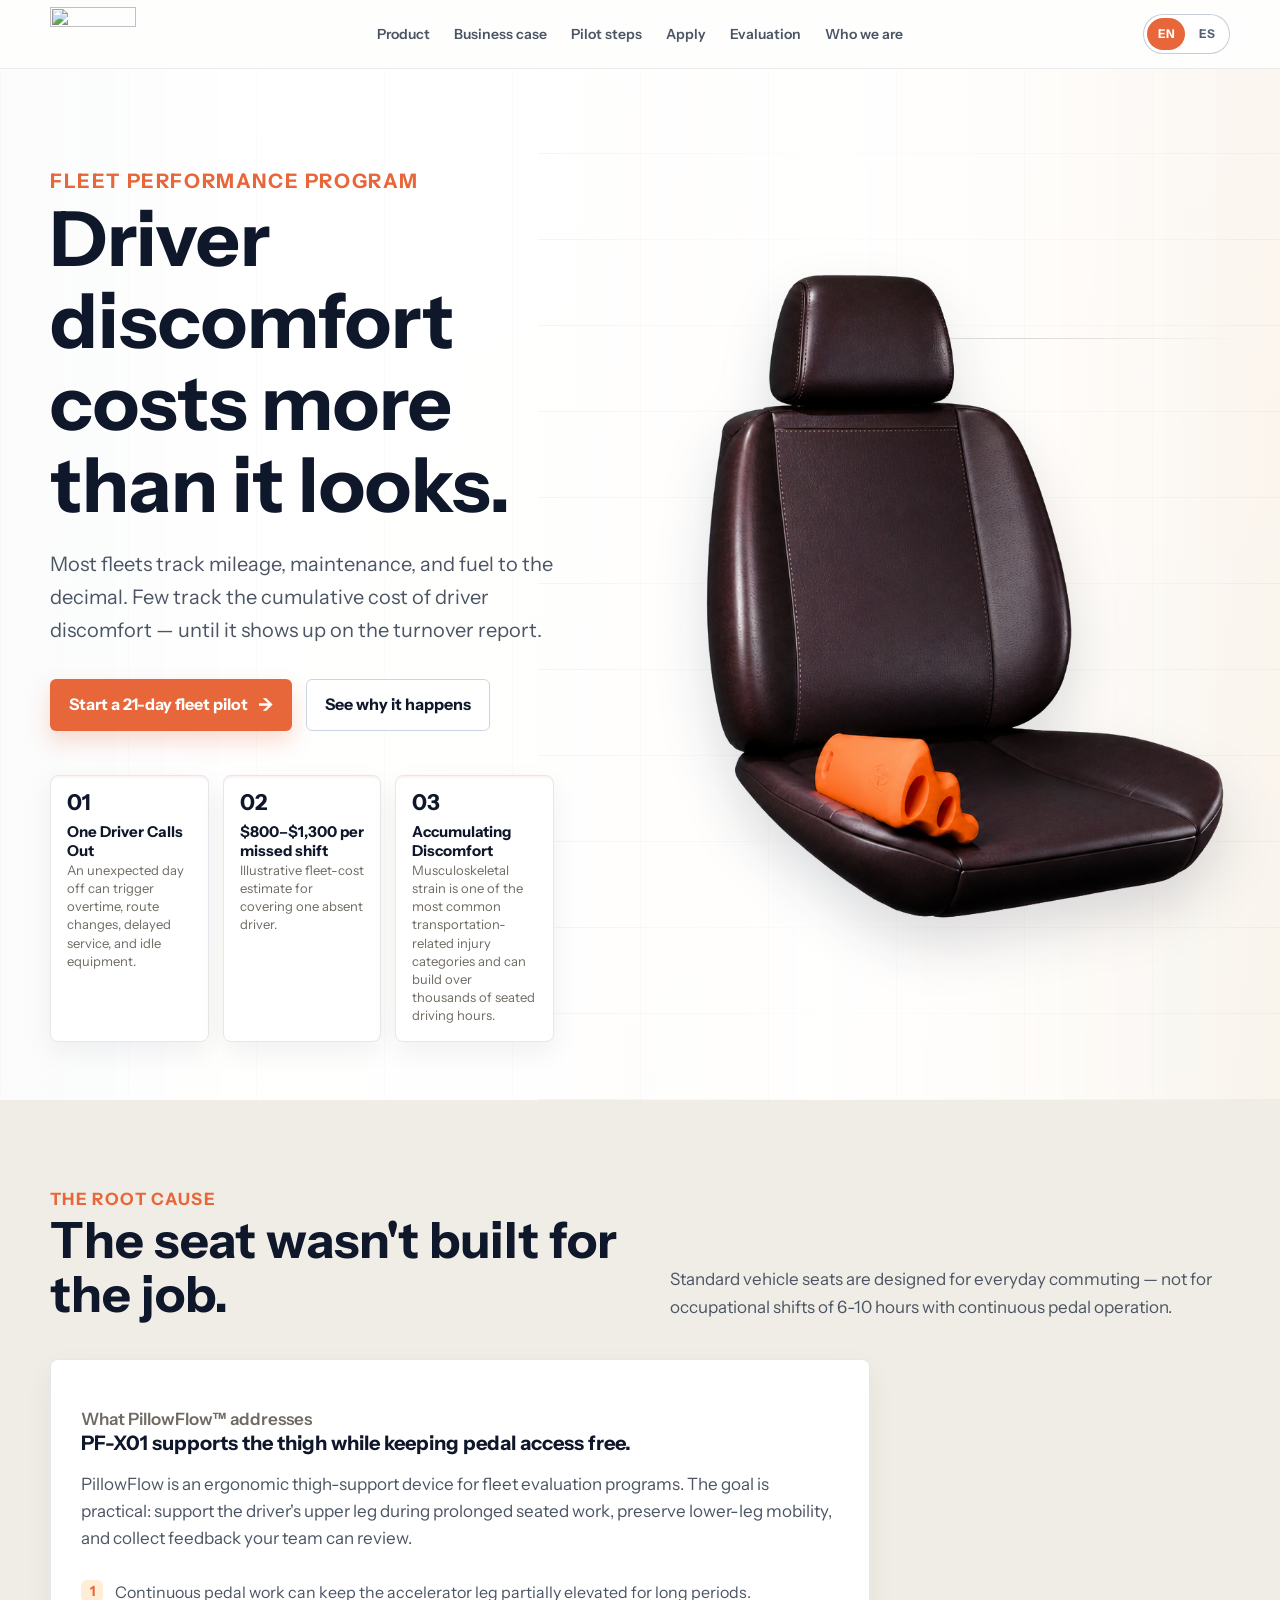
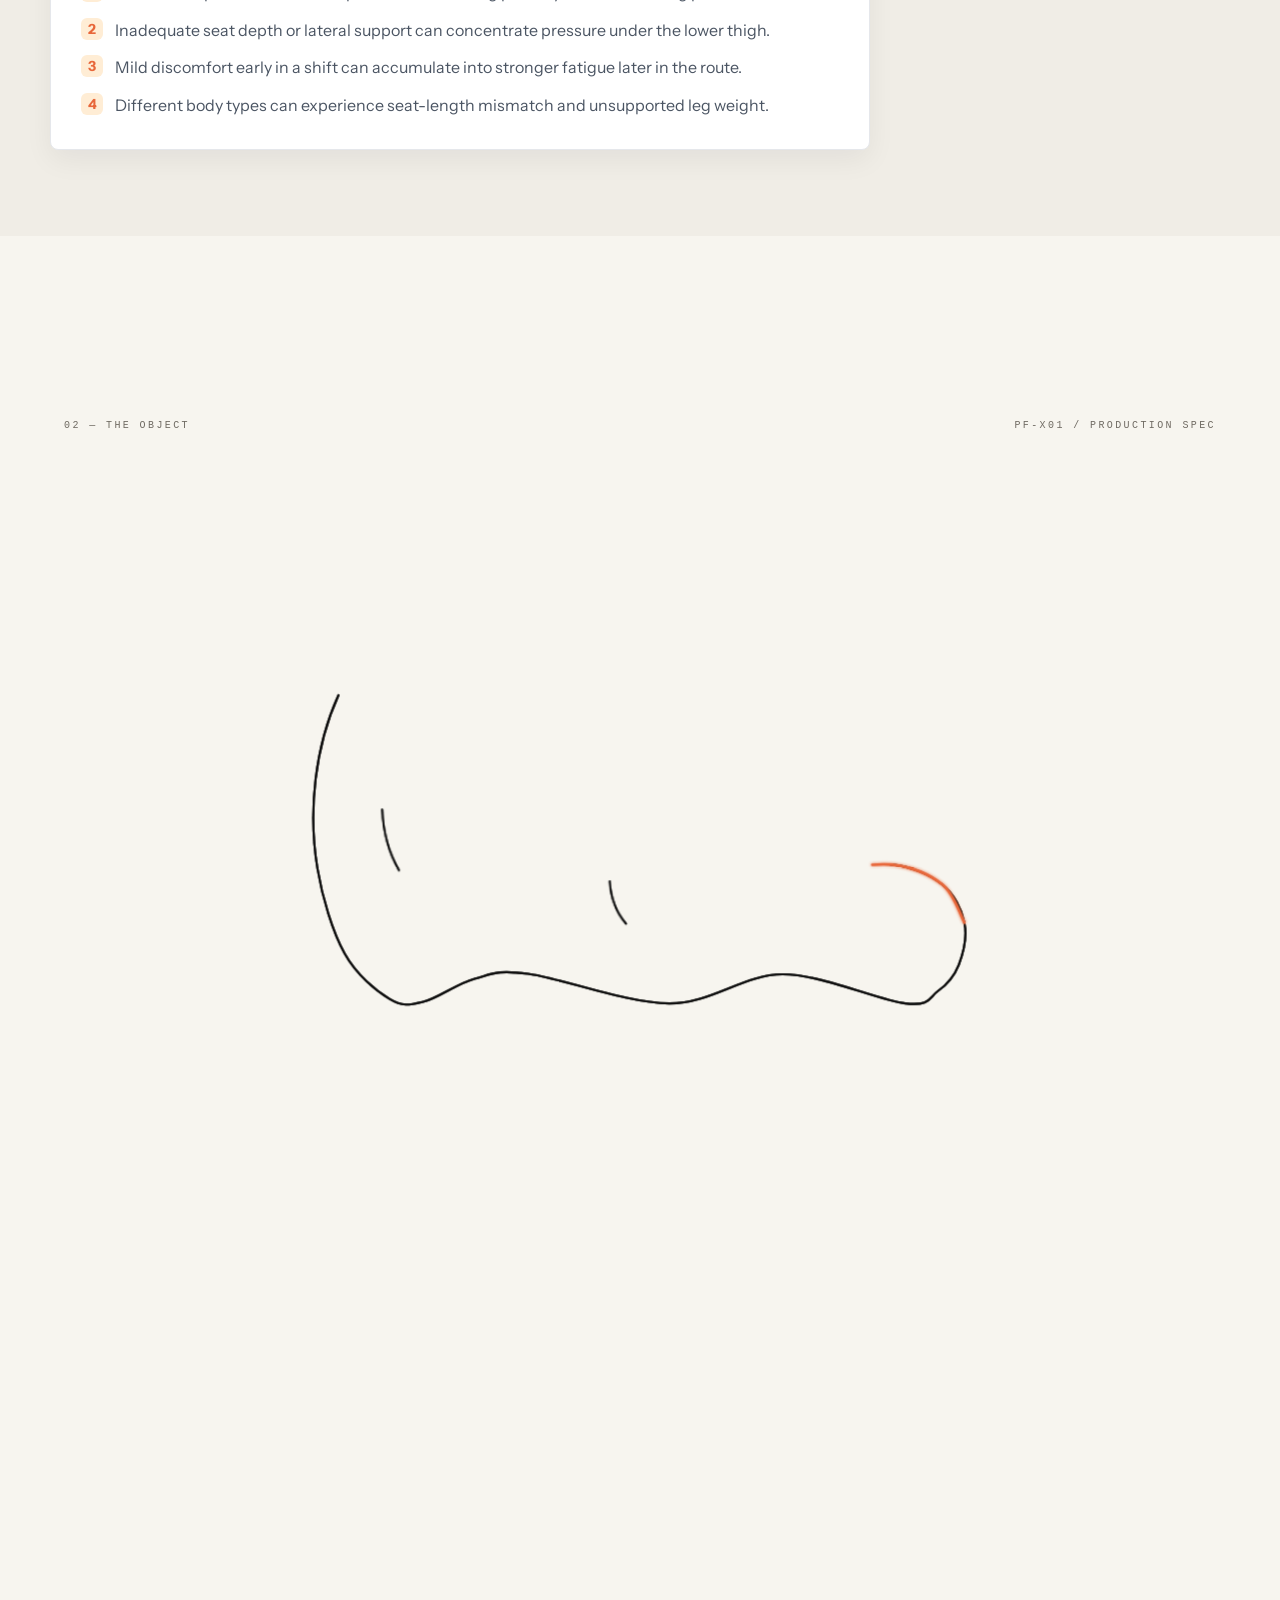
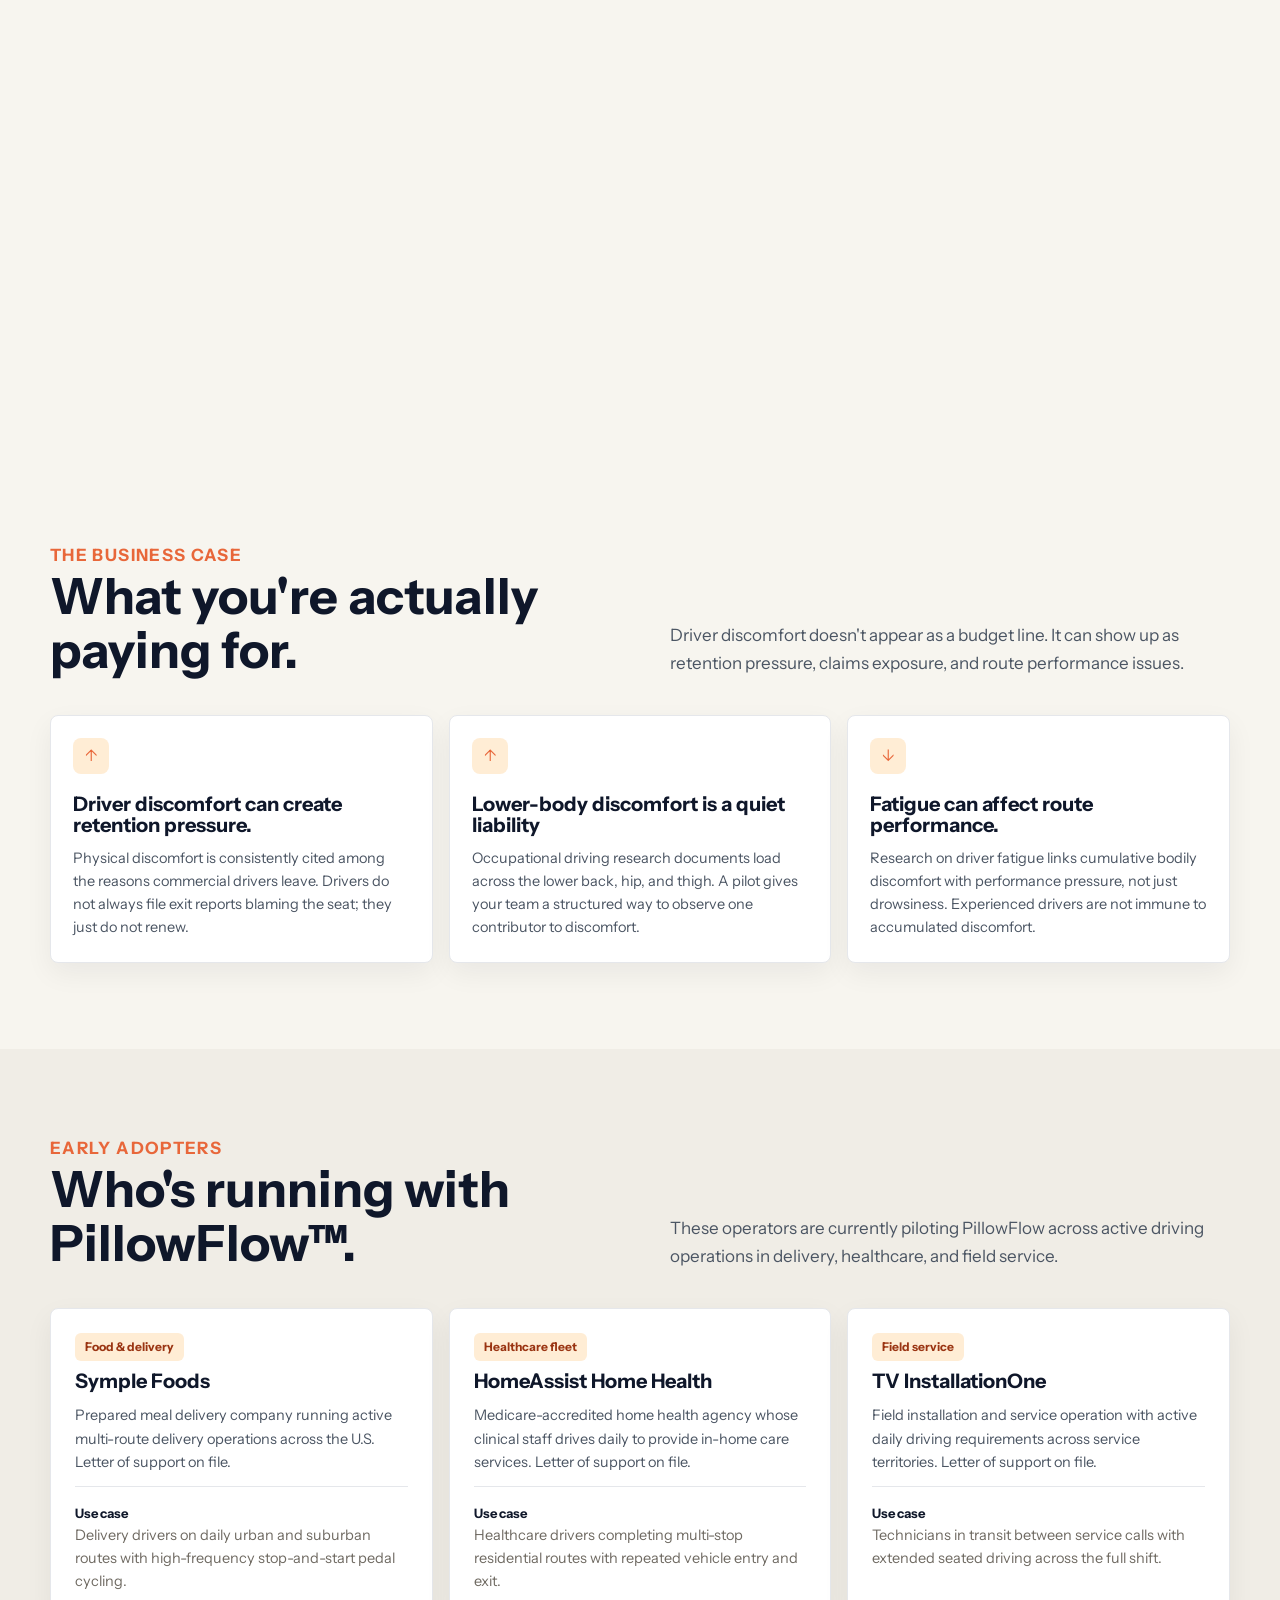
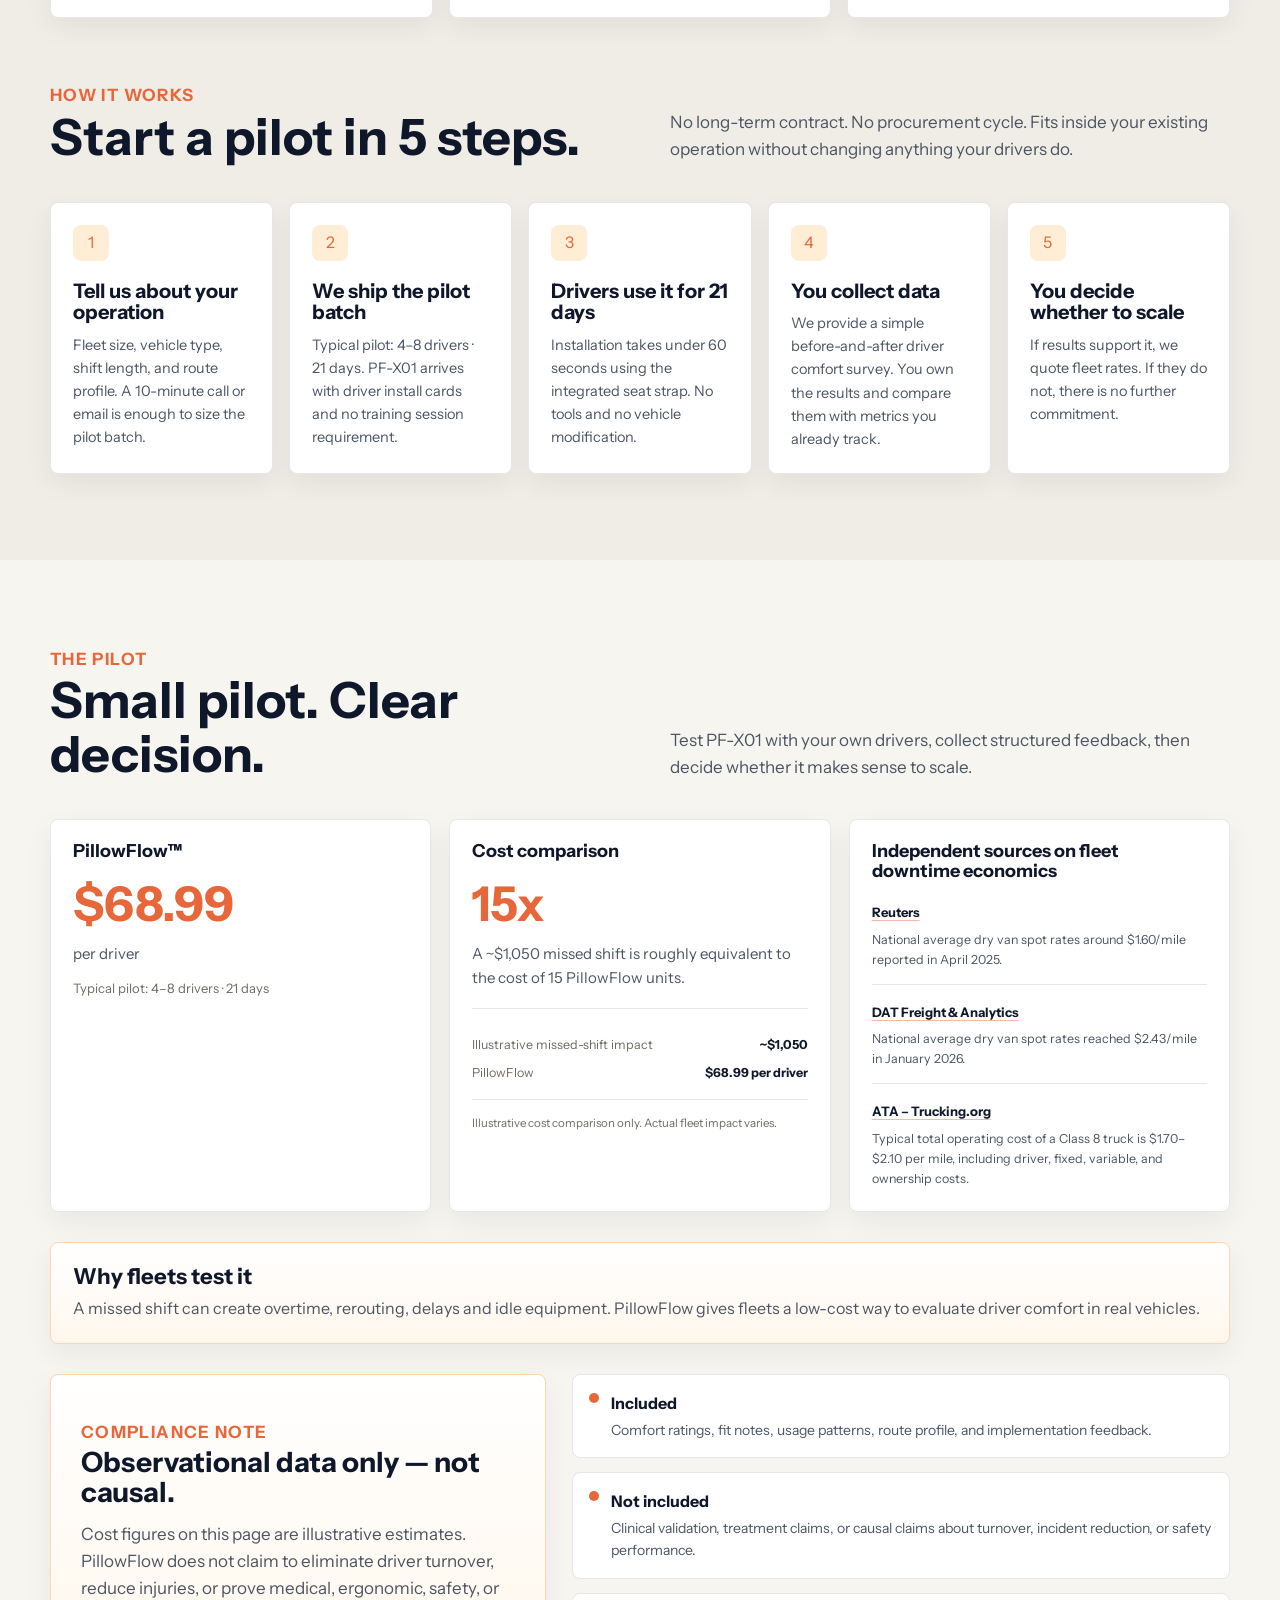
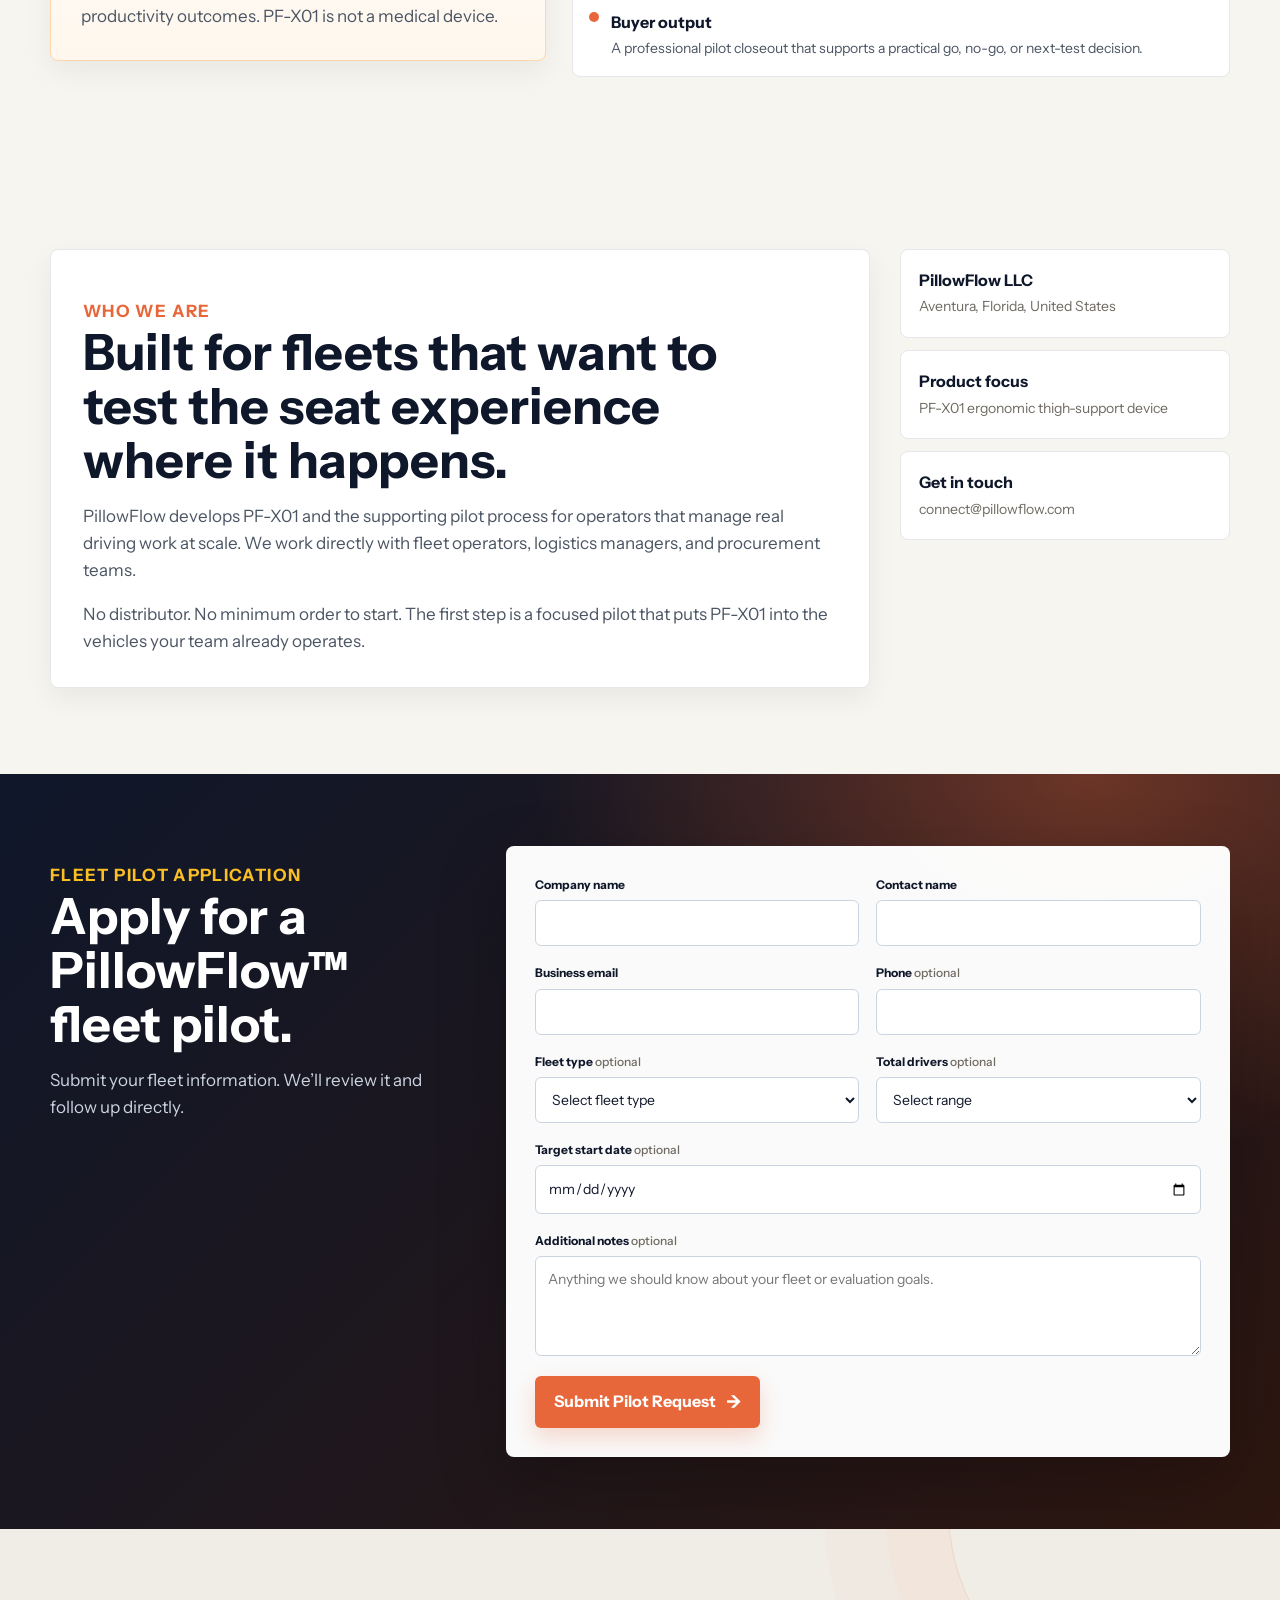
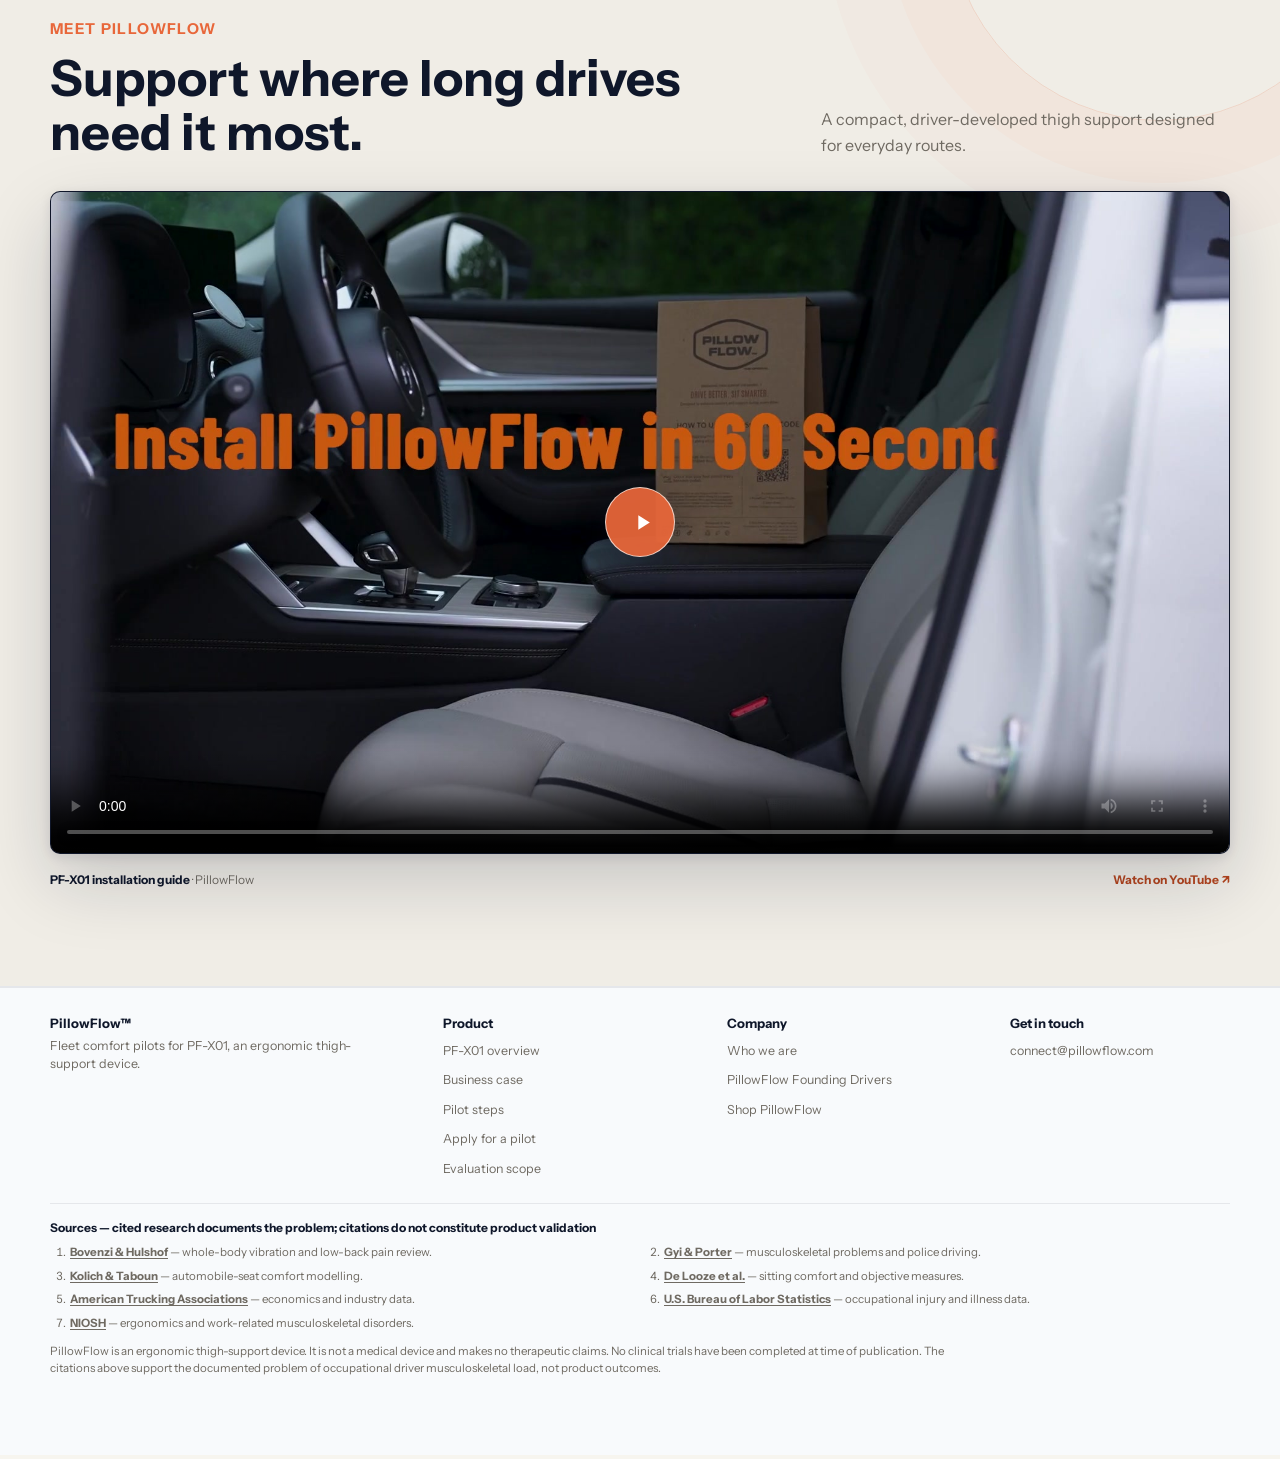
==== commit ce7b6cf9: "Update fleet pilot offer and copy for California Trucking Show - Single $68.99 per driver price; typ" ====
--- a/index.html
+++ b/index.html
@@ -1210,16 +1210,16 @@
     <div class="wrap hero-grid">
       <div class="hero-copy reveal">
         <p class="eyebrow">Fleet performance program</p>
-        <h1>Your drivers are costing you more than fuel.</h1>
+        <h1>Driver discomfort costs more than it looks.</h1>
         <p>Most fleets track mileage, maintenance, and fuel to the decimal. Few track the cumulative cost of driver discomfort — until it shows up on the turnover report.</p>
         <div class="hero-actions">
-          <a class="btn btn-primary" href="#apply">Start a risk-free pilot <span class="arrow" aria-hidden="true">-></span></a>
+          <a class="btn btn-primary" href="#apply">Start a 21-day fleet pilot <span class="arrow" aria-hidden="true">-></span></a>
           <a class="btn btn-secondary" href="#product">See why it happens</a>
         </div>
         <div class="hero-proof" aria-label="Pilot structure highlights">
           <div class="proof-tile"><strong>01</strong><span><b>One Driver Calls Out</b><br>An unexpected day off can trigger overtime, route changes, delayed service, and idle equipment.</span></div>
-          <div class="proof-tile"><strong>02</strong><span><b>Lose $800–$1,300</b><br>The operational cost of replacing one absent driver often exceeds the driver’s daily wage.</span></div>
-          <div class="proof-tile"><strong>03</strong><span><b>Preventable Risk</b><br>Musculoskeletal strain is one of the most common transportation-related injury categories and can build over thousands of seated driving hours.</span></div>
+          <div class="proof-tile"><strong>02</strong><span><b>$800–$1,300 per missed shift</b><br>Illustrative fleet-cost estimate for covering one absent driver.</span></div>
+          <div class="proof-tile"><strong>03</strong><span><b>Accumulating Discomfort</b><br>Musculoskeletal strain is one of the most common transportation-related injury categories and can build over thousands of seated driving hours.</span></div>
         </div>
       </div>
 
@@ -1370,7 +1370,7 @@
       <li><span class="dot" aria-hidden="true"></span><div><div class="s1">Dimensions</div><div class="s2">170.3 mm long · 87.68 mm maximum height · 68.8 mm lower-end height.</div></div></li>
       <li><span class="dot" aria-hidden="true"></span><div><div class="s1">Material — EVA Foam</div><div class="s2">Closed-cell, auto-grade density. Precision-molded.</div></div></li>
       <li><span class="dot" aria-hidden="true"></span><div><div class="s1">Tolerance ±0.5 mm</div><div class="s2">The same geometry, unit after unit.</div></div></li>
-      <li><span class="dot" aria-hidden="true"></span><div><div class="s1">Twin flow channels</div><div class="s2">Bored vents for airflow and right-leg support consistency.</div></div></li>
+      <li><span class="dot" aria-hidden="true"></span><div><div class="s1">Air channels</div><div class="s2">Twin air channels help improve airflow during long drives.</div></div></li>
     </ul>
     <ul style="margin-top:8px">
       <li><span class="dot" aria-hidden="true"></span><div><div class="s1">Three finishes</div><div class="s2">Charcoal · Sand · Signature Orange.</div></div></li>
@@ -1384,12 +1384,12 @@
           <p class="eyebrow">The business case</p>
           <h2>What you're actually paying for.</h2>
         </div>
-        <p>Driver discomfort doesn't appear as a budget line. It appears as retention pressure, claims exposure, and declining route performance.</p>
+        <p>Driver discomfort doesn't appear as a budget line. It can show up as retention pressure, claims exposure, and route performance issues.</p>
       </div>
       <div class="case-grid">
         <article class="value-card reveal">
           <div class="icon" aria-hidden="true">↑</div>
-          <h3>Retention is your largest untracked cost</h3>
+          <h3>Driver discomfort can create retention pressure.</h3>
           <p>Physical discomfort is consistently cited among the reasons commercial drivers leave. Drivers do not always file exit reports blaming the seat; they just do not renew.</p>
         </article>
         <article class="value-card reveal">
@@ -1399,7 +1399,7 @@
         </article>
         <article class="value-card reveal">
           <div class="icon" aria-hidden="true">↓</div>
-          <h3>Fatigued drivers deliver less</h3>
+          <h3>Fatigue can affect route performance.</h3>
           <p>Research on driver fatigue links cumulative bodily discomfort with performance pressure, not just drowsiness. Experienced drivers are not immune to accumulated discomfort.</p>
         </article>
       </div>
@@ -1453,7 +1453,7 @@
         <article class="value-card reveal">
           <div class="icon" aria-hidden="true">2</div>
           <h3>We ship the pilot batch</h3>
-          <p>Typically 10-40 units. PF-X01 arrives with driver install cards and no training session requirement.</p>
+          <p>Typical pilot: 4–8 drivers · 21 days. PF-X01 arrives with driver install cards and no training session requirement.</p>
         </article>
         <article class="value-card reveal">
           <div class="icon" aria-hidden="true">3</div>
@@ -1468,7 +1468,7 @@
         <article class="value-card reveal">
           <div class="icon" aria-hidden="true">5</div>
           <h3>You decide whether to scale</h3>
-          <p>If results support it, we quote fleet rates. If they do not, you have spent only the near-cost pilot batch price.</p>
+          <p>If results support it, we quote fleet rates. If they do not, there is no further commitment.</p>
         </article>
       </div>
     </div>
@@ -1479,32 +1479,29 @@
       <div class="roi-math">
         <div class="section-head reveal">
           <div>
-            <p class="eyebrow">The math</p>
-            <h2>The cost of one missed driver shift.</h2>
+            <p class="eyebrow">The pilot</p>
+            <h2>Small pilot. Clear decision.</h2>
           </div>
-          <p>An order-of-magnitude comparison for evaluating a small fleet comfort pilot.</p>
+          <p>Test PF-X01 with your own drivers, collect structured feedback, then decide whether it makes sense to scale.</p>
         </div>
         <div class="roi-grid reveal">
           <article class="table-card">
-            <h3>PillowFlow™ – price per driver</h3>
+            <h3>PillowFlow™</h3>
             <span class="quote-number">$68.99</span>
-            <p class="roi-card-copy">Includes packaging and domestic delivery.</p>
+            <p class="roi-card-copy">per driver</p>
+            <p class="roi-supporting-copy">Typical pilot: 4–8 drivers · 21 days</p>
           </article>
           <article class="quote-card">
-            <h3>Order-of-magnitude case</h3>
+            <h3>Cost comparison</h3>
             <span class="quote-number roi-number-reveal reveal">15x</span>
-            <p class="roi-card-copy">One unexpected driver absence can place more revenue at risk than the cost of 15 PillowFlow pilot units.</p>
-            <p class="roi-supporting-copy">Based on an illustrative fleet-loss estimate of $800–$1,300 for a missed driver shift, including route revenue disruption, replacement coverage, overtime, and rescheduling impacts.</p>
+            <p class="roi-card-copy">A ~$1,050 missed shift is roughly equivalent to the cost of 15 PillowFlow units.</p>
             <div class="roi-model">
-              <h4>Fleet-loss model</h4>
               <dl>
-                <div><dt>Daily route / vehicle revenue</dt><dd>$450–$760</dd></div>
-                <div><dt>Replacement or overtime coverage</dt><dd>$150–$300</dd></div>
-                <div><dt>Dispatch delays / rerouting / missed stops</dt><dd>$100–$250</dd></div>
-                <div><dt>Estimated loss per missed driver shift</dt><dd>$800–$1,300</dd></div>
+                <div><dt>Illustrative missed-shift impact</dt><dd>~$1,050</dd></div>
+                <div><dt>PillowFlow</dt><dd>$68.99 per driver</dd></div>
               </dl>
             </div>
-            <p class="roi-footnote"><b>Average illustrative loss: $1,050 per missed shift.</b><br>Illustrative comparison only. Actual impact varies by fleet size, route value, labor availability, and dispatch flexibility. Not a claim of product performance.</p>
+            <p class="roi-footnote">Illustrative cost comparison only. Actual fleet impact varies.</p>
           </article>
           <article class="table-card">
             <h3>Independent sources on fleet downtime economics</h3>
@@ -1525,15 +1522,15 @@
           </article>
         </div>
         <aside class="roi-callout reveal">
-          <h3>Downtime costs are real.</h3>
-          <p>The question is whether small comfort interventions are worth evaluating before those costs occur.</p>
+          <h3>Why fleets test it</h3>
+          <p>A missed shift can create overtime, rerouting, delays and idle equipment. PillowFlow gives fleets a low-cost way to evaluate driver comfort in real vehicles.</p>
         </aside>
       </div>
       <div class="scope-grid">
         <article class="scope-card primary reveal">
           <p class="eyebrow">Compliance note</p>
           <h3>Observational data only — not causal.</h3>
-          <p>These are order-of-magnitude estimates. PillowFlow does not claim to eliminate driver turnover, reduce injuries, or prove medical, ergonomic, safety, or productivity outcomes. PF-X01 is not a medical device.</p>
+          <p>Cost figures on this page are illustrative estimates. PillowFlow does not claim to eliminate driver turnover, reduce injuries, or prove medical, ergonomic, safety, or productivity outcomes. PF-X01 is not a medical device.</p>
         </article>
         <ul class="scope-list reveal" aria-label="Evaluation boundaries">
           <li><span class="dot" aria-hidden="true"></span><div><b>Included</b><span>Comfort ratings, fit notes, usage patterns, route profile, and implementation feedback.</span></div></li>
@@ -1565,8 +1562,7 @@
       <div class="pilot-apply-copy reveal">
         <p class="eyebrow" style="color:#fbbf24">Fleet pilot application</p>
         <h2 id="pilot-apply-title">Apply for a PillowFlow™ fleet pilot.</h2>
-        <p>Share the essentials about your operation. We will use them to size the evaluation and follow up with practical next steps.</p>
-        <p class="pilot-apply-note">Submitting sends your application directly to PillowFlow. No email app is required.</p>
+        <p>Submit your fleet information. We’ll review it and follow up directly.</p>
       </div>
       <form class="pilot-form reveal" id="pilot-apply-form">
         <div class="pilot-form-grid">
@@ -1591,8 +1587,8 @@
           <div class="pilot-field full"><label for="pilot-message">Additional notes <span>optional</span></label><textarea id="pilot-message" name="message" placeholder="Anything we should know about your fleet or evaluation goals."></textarea></div>
         </div>
         <div class="pilot-form-actions">
-          <button class="btn btn-primary" type="submit">Apply for a Fleet Pilot <span class="arrow" aria-hidden="true">-></span></button>
-          <p class="pilot-form-status" id="pilot-form-status" aria-live="polite">Your application will be submitted directly to PillowFlow.</p>
+          <button class="btn btn-primary" type="submit">Submit Pilot Request <span class="arrow" aria-hidden="true">-></span></button>
+          <p class="pilot-form-status" id="pilot-form-status" aria-live="polite"></p>
         </div>
       </form>
     </div>
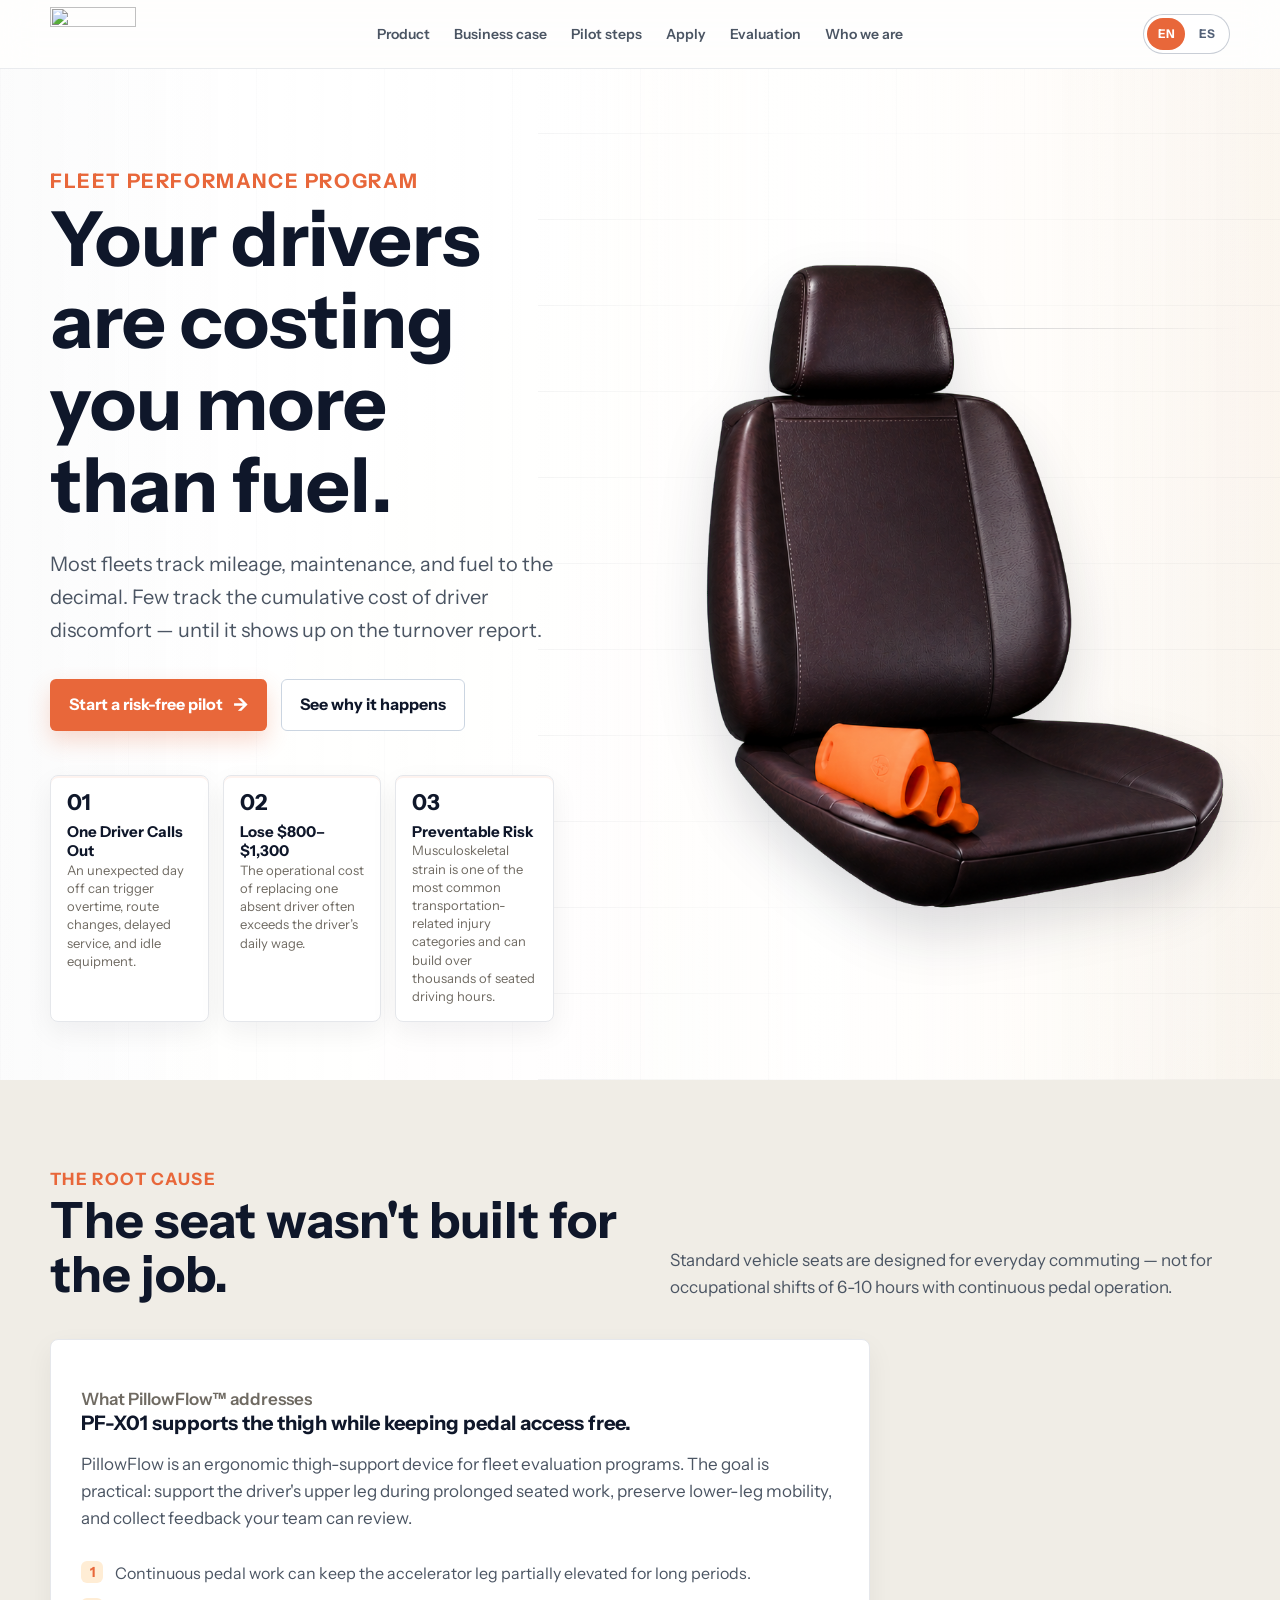
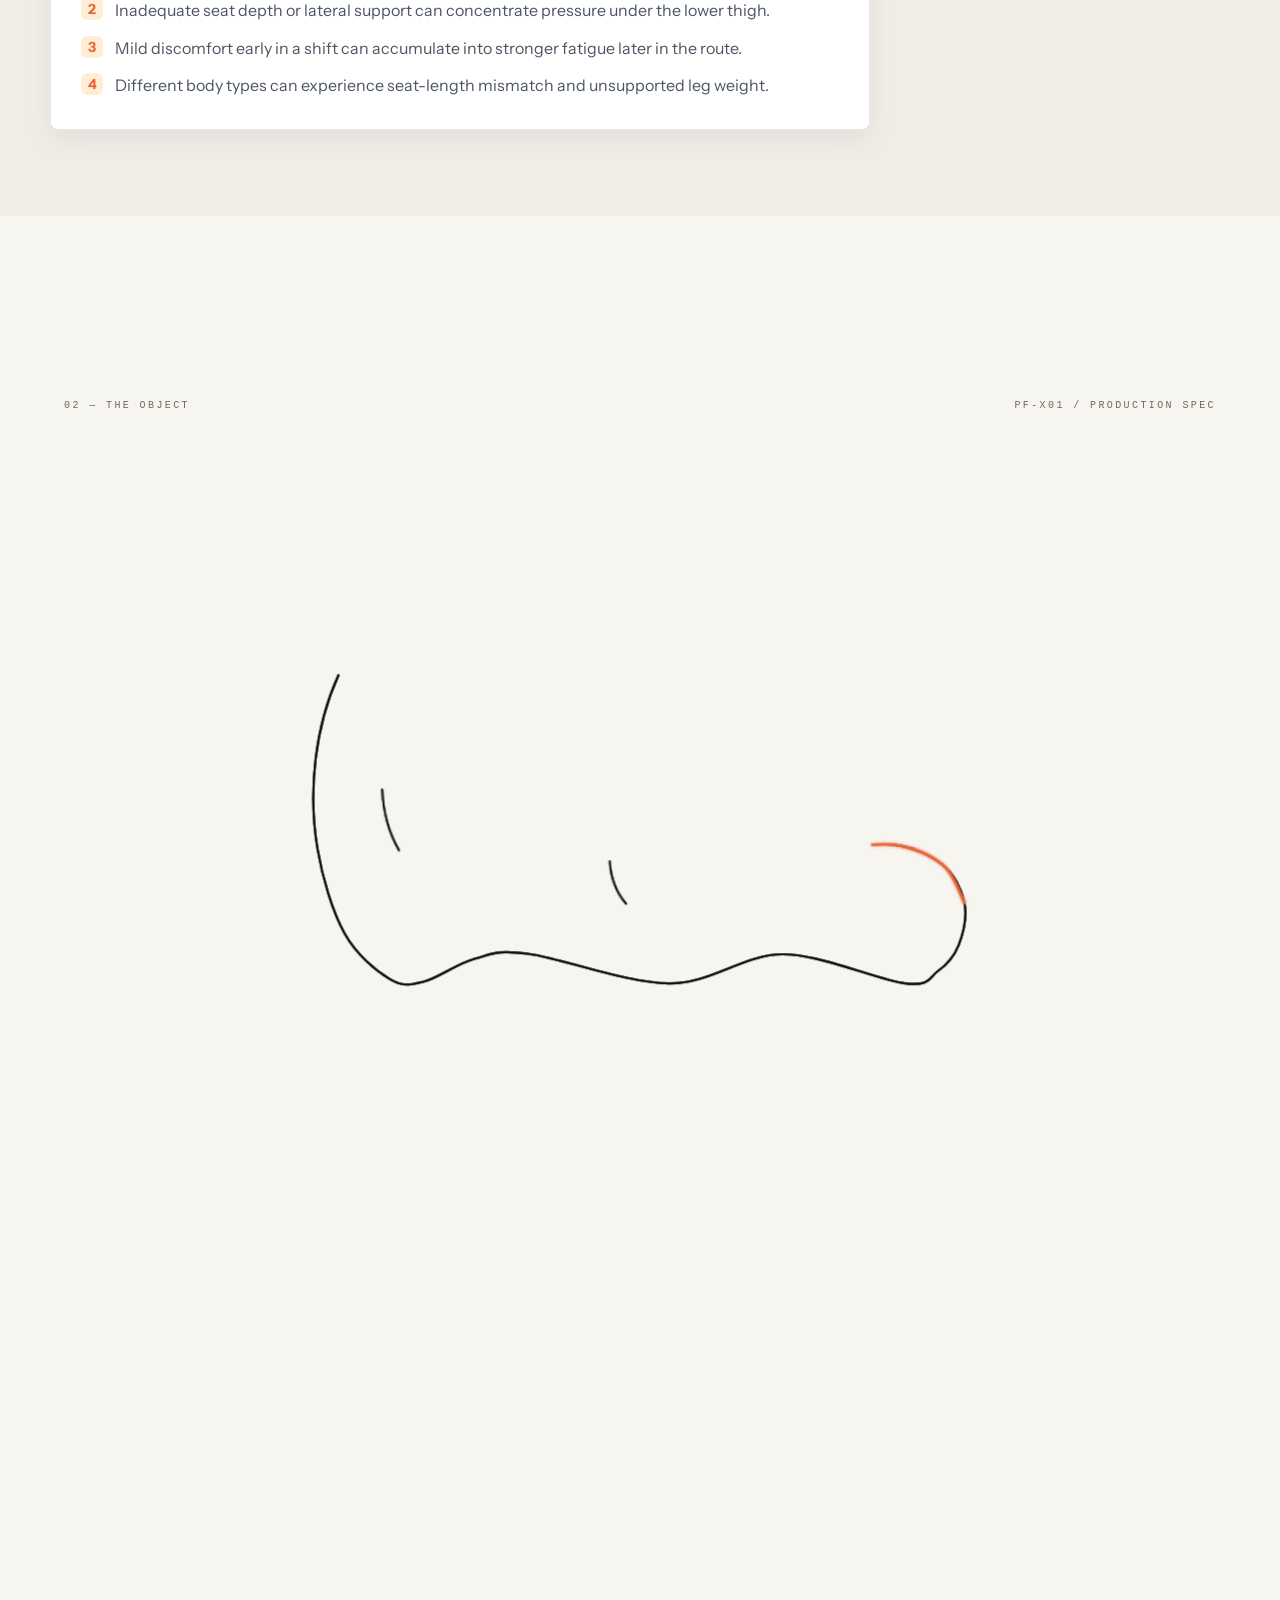
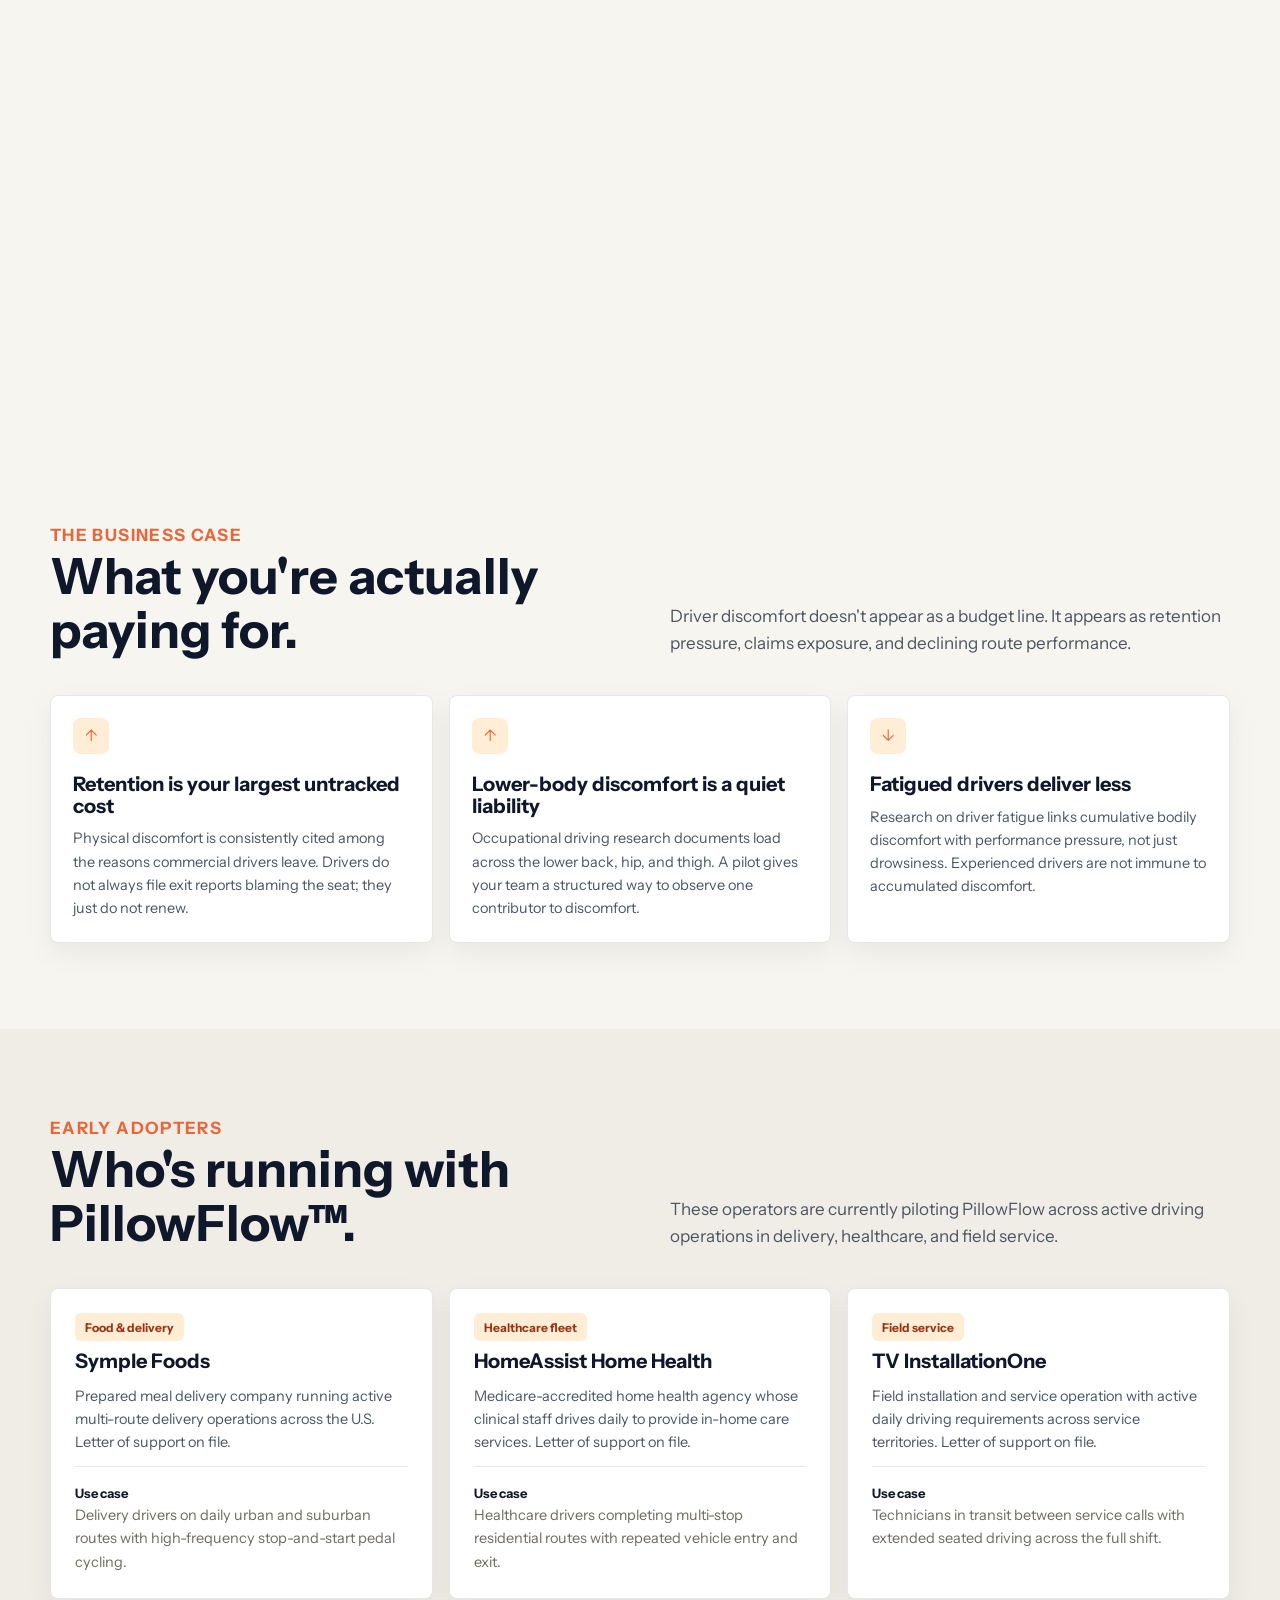
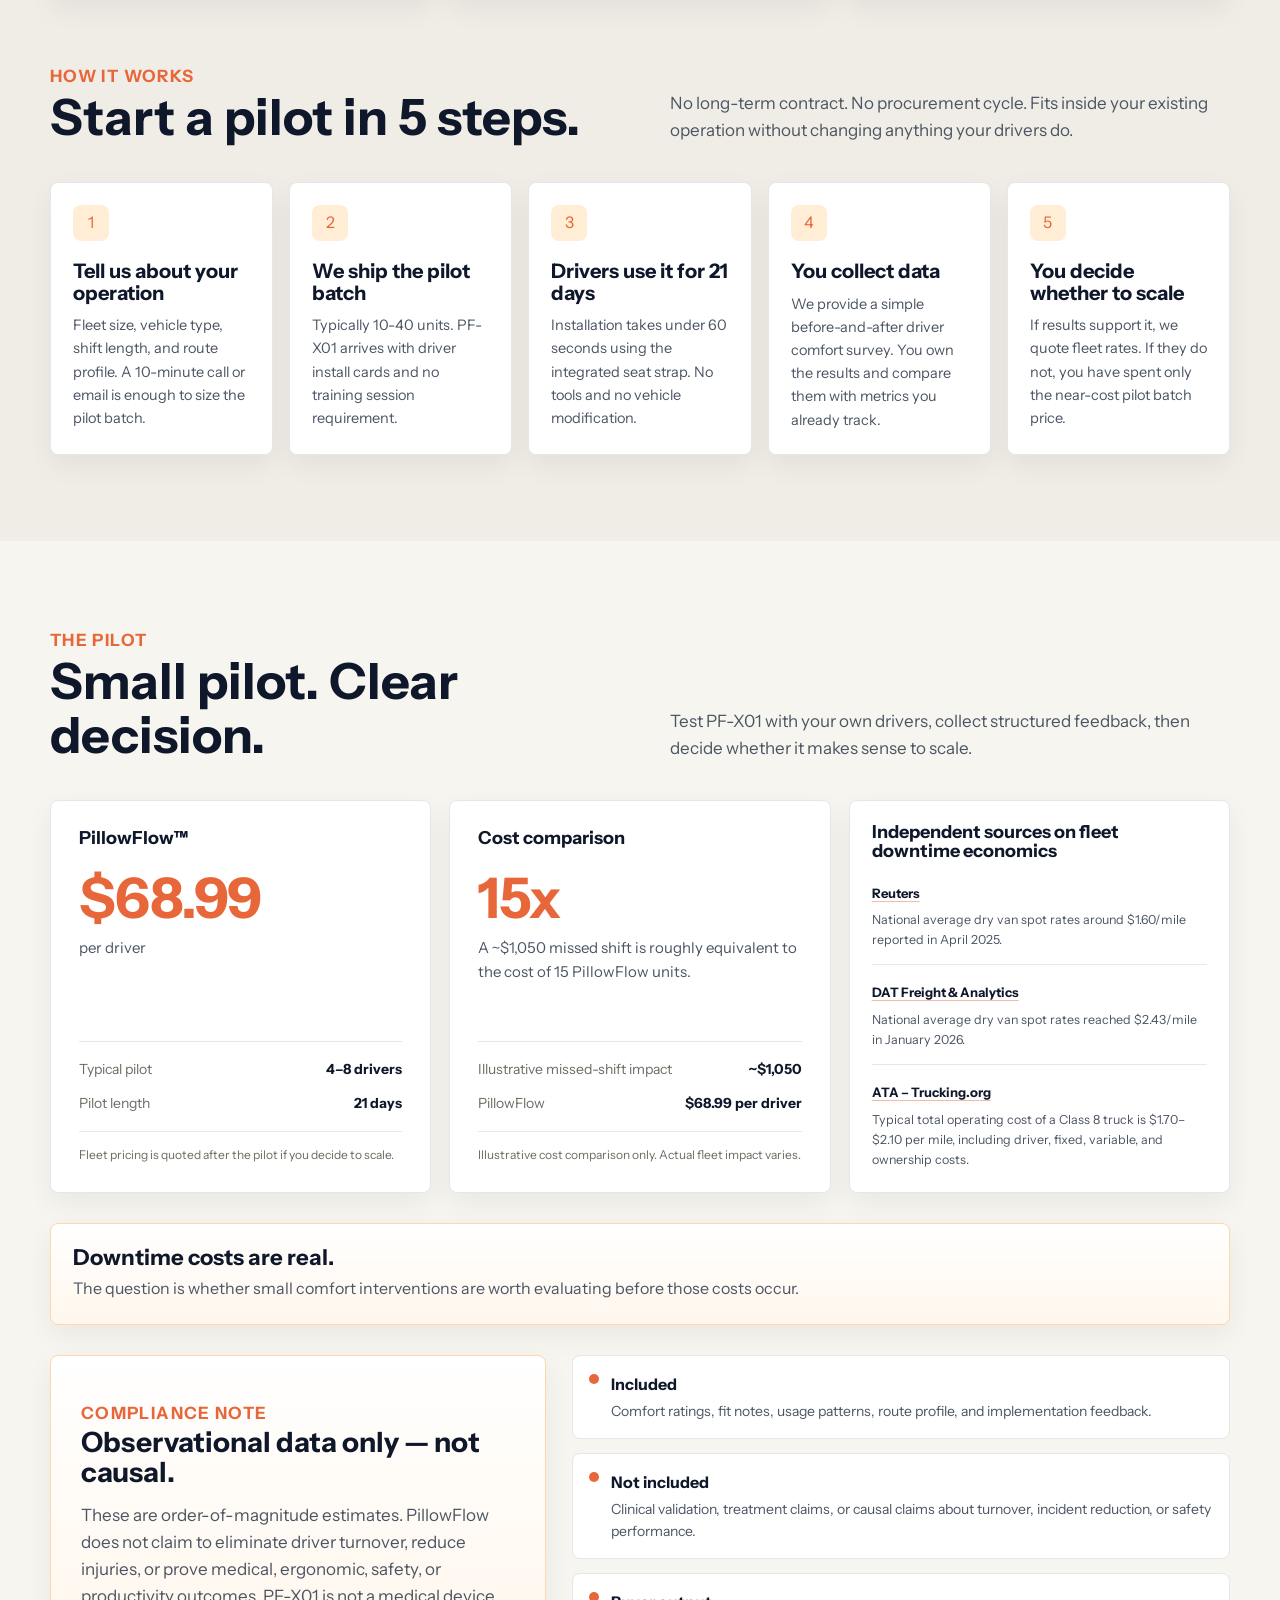
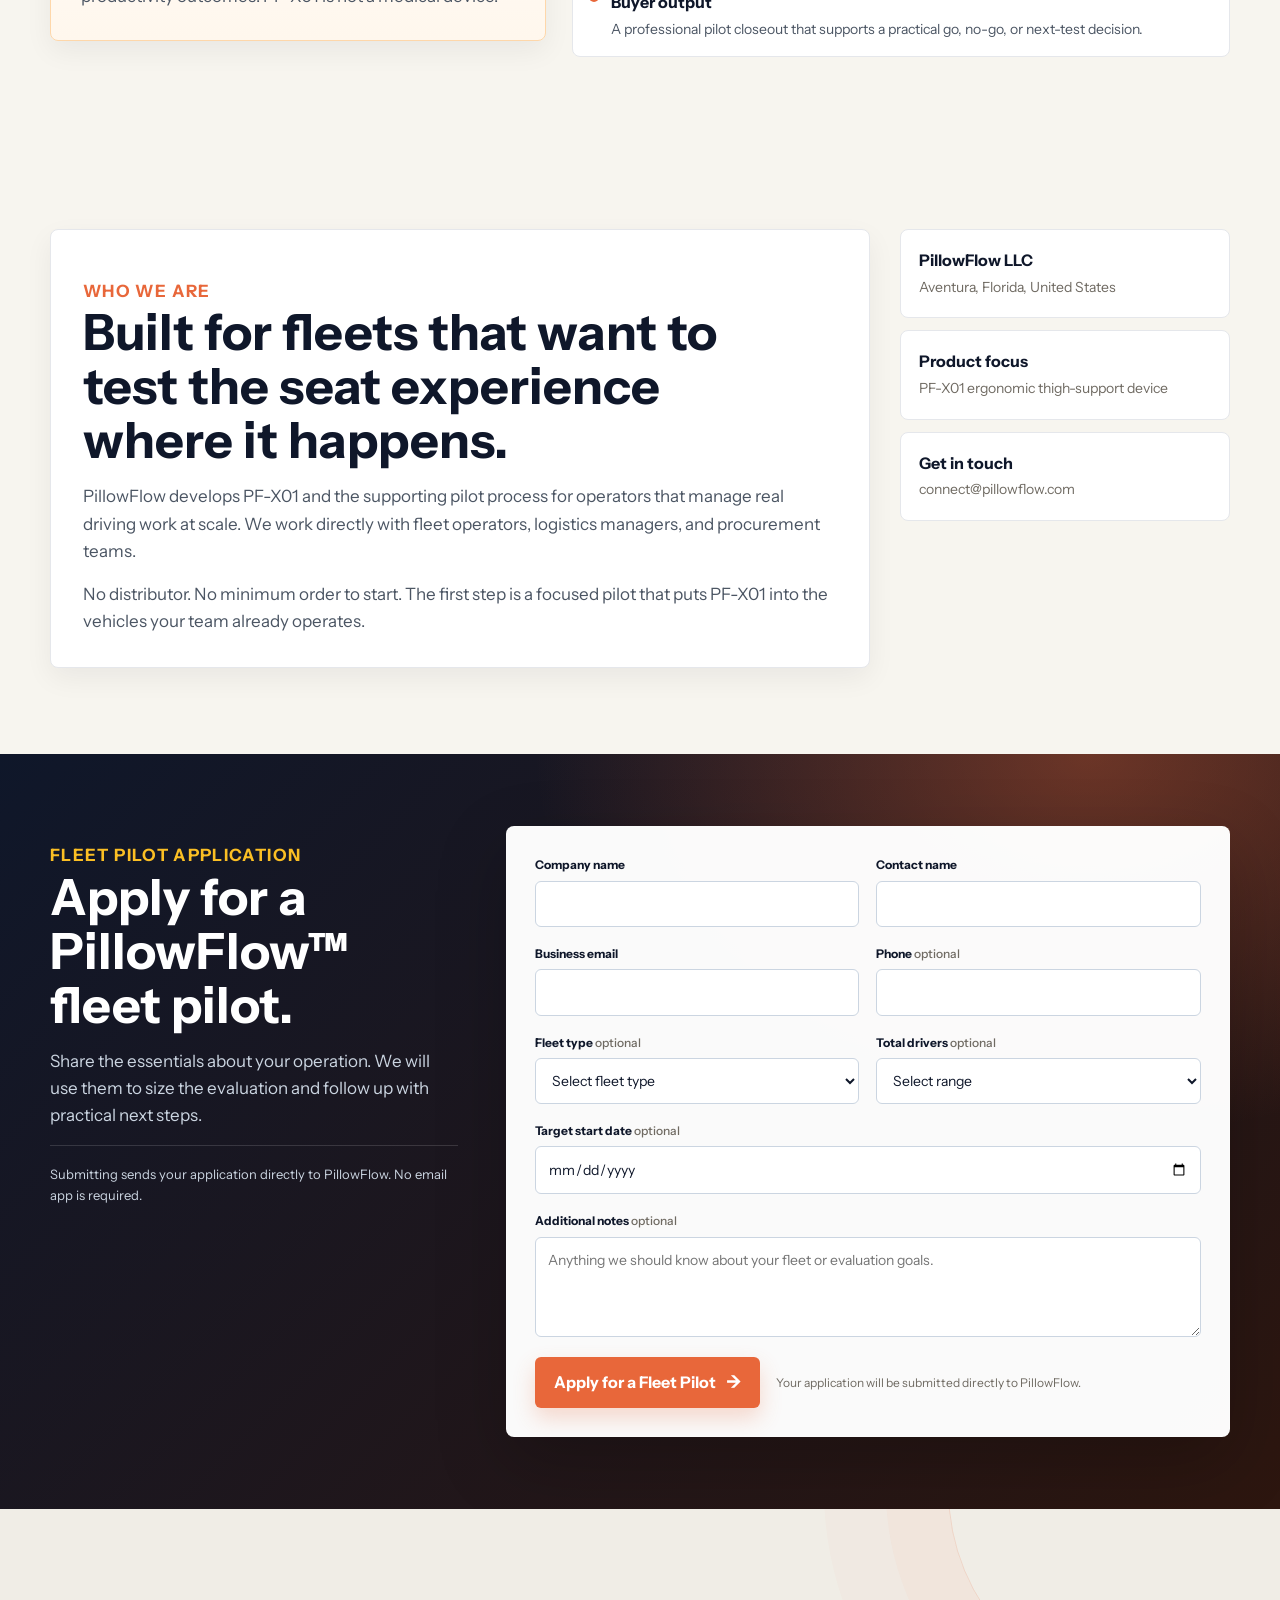
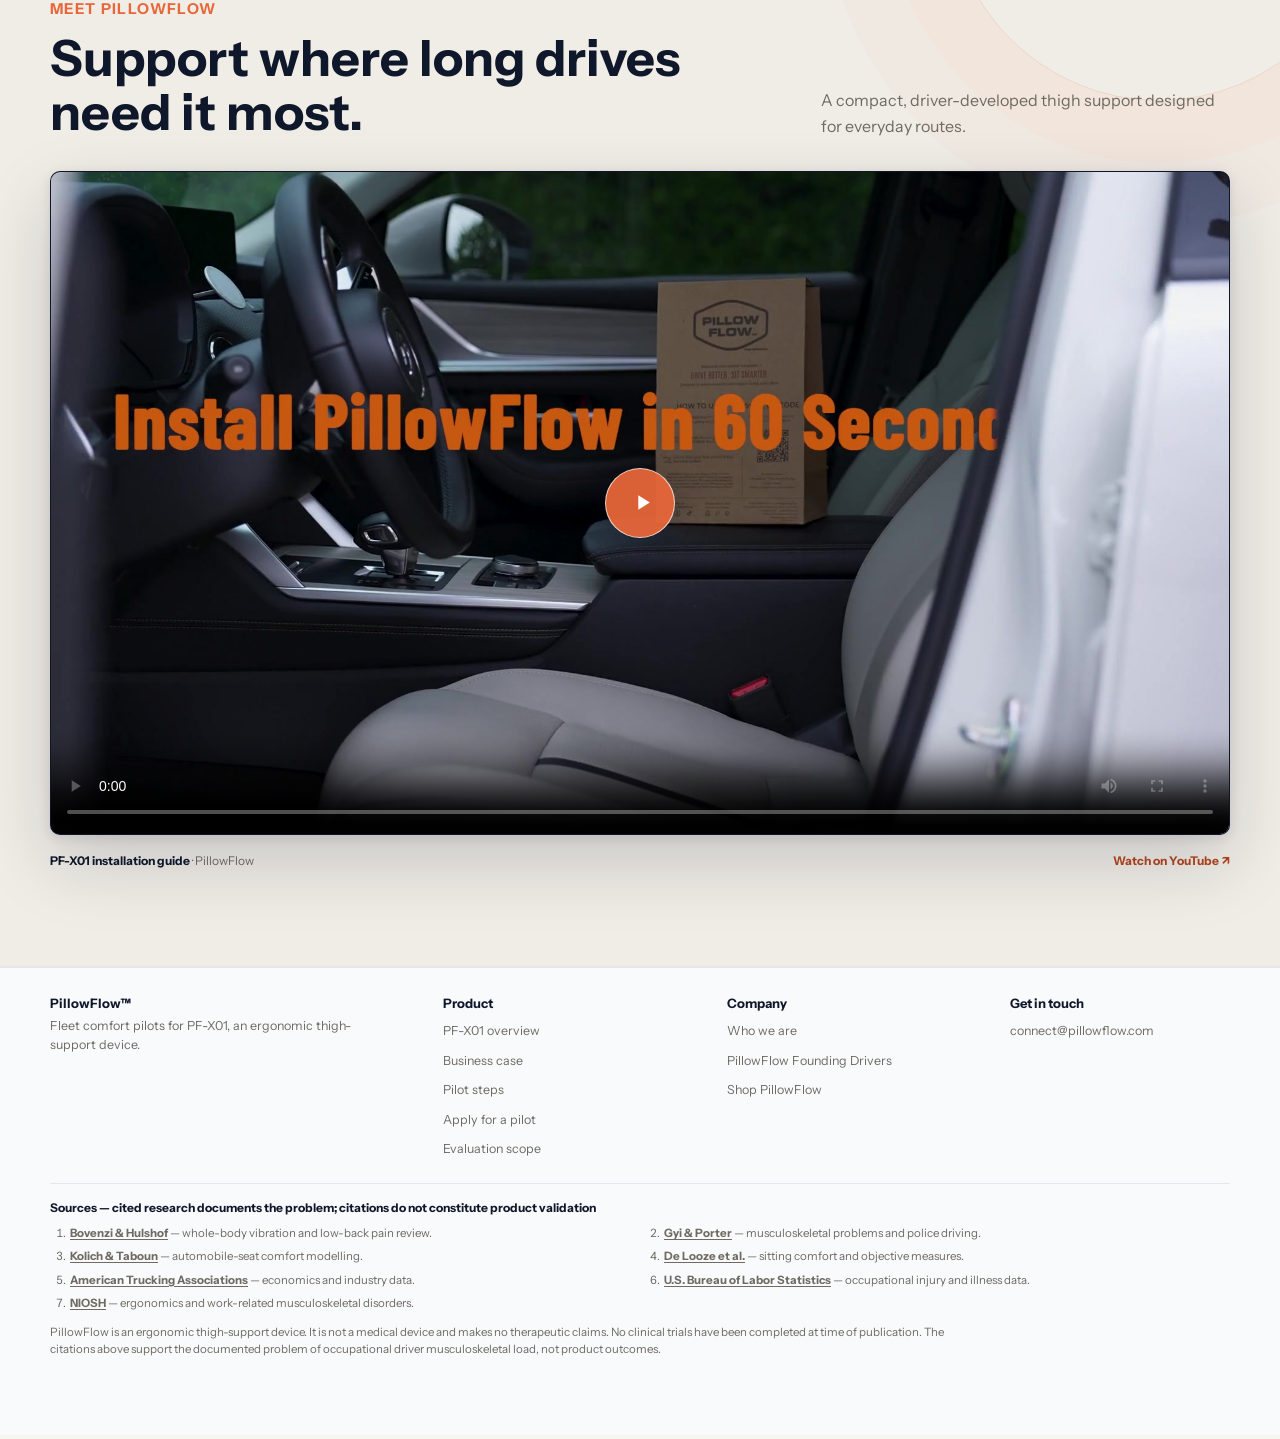
==== commit 9e15740f: "Simplify pilot price and 15x cards in math section Single $68.99 per driver price with pilot size an" ====
--- a/index.html
+++ b/index.html
@@ -662,6 +662,13 @@
   font-size:11.5px;
 }
 .roi-math .roi-footnote b{color:var(--navy)}
+.roi-math .roi-stat-card{display:flex;flex-direction:column;padding:28px}
+.roi-math .roi-stat-card .quote-number{margin:22px 0 10px;font-size:clamp(44px,5vw,56px);letter-spacing:-.02em}
+.roi-math .roi-stat-card .roi-card-copy{flex:1 0 auto;margin-top:0}
+.roi-math .roi-stat-card .roi-model{margin-top:22px}
+.roi-math .roi-stat-card .roi-model dl{gap:12px;margin-top:0;font-size:14px}
+.roi-math .roi-stat-card .roi-footnote{font-size:12px;line-height:1.5}
+@media (max-width:460px){.roi-math .roi-stat-card{padding:22px}}
 .roi-math .roi-sources{
   display:grid;
   gap:14px;
@@ -1210,16 +1217,16 @@
     <div class="wrap hero-grid">
       <div class="hero-copy reveal">
         <p class="eyebrow">Fleet performance program</p>
-        <h1>Driver discomfort costs more than it looks.</h1>
+        <h1>Your drivers are costing you more than fuel.</h1>
         <p>Most fleets track mileage, maintenance, and fuel to the decimal. Few track the cumulative cost of driver discomfort — until it shows up on the turnover report.</p>
         <div class="hero-actions">
-          <a class="btn btn-primary" href="#apply">Start a 21-day fleet pilot <span class="arrow" aria-hidden="true">-></span></a>
+          <a class="btn btn-primary" href="#apply">Start a risk-free pilot <span class="arrow" aria-hidden="true">-></span></a>
           <a class="btn btn-secondary" href="#product">See why it happens</a>
         </div>
         <div class="hero-proof" aria-label="Pilot structure highlights">
           <div class="proof-tile"><strong>01</strong><span><b>One Driver Calls Out</b><br>An unexpected day off can trigger overtime, route changes, delayed service, and idle equipment.</span></div>
-          <div class="proof-tile"><strong>02</strong><span><b>$800–$1,300 per missed shift</b><br>Illustrative fleet-cost estimate for covering one absent driver.</span></div>
-          <div class="proof-tile"><strong>03</strong><span><b>Accumulating Discomfort</b><br>Musculoskeletal strain is one of the most common transportation-related injury categories and can build over thousands of seated driving hours.</span></div>
+          <div class="proof-tile"><strong>02</strong><span><b>Lose $800–$1,300</b><br>The operational cost of replacing one absent driver often exceeds the driver’s daily wage.</span></div>
+          <div class="proof-tile"><strong>03</strong><span><b>Preventable Risk</b><br>Musculoskeletal strain is one of the most common transportation-related injury categories and can build over thousands of seated driving hours.</span></div>
         </div>
       </div>
 
@@ -1370,7 +1377,7 @@
       <li><span class="dot" aria-hidden="true"></span><div><div class="s1">Dimensions</div><div class="s2">170.3 mm long · 87.68 mm maximum height · 68.8 mm lower-end height.</div></div></li>
       <li><span class="dot" aria-hidden="true"></span><div><div class="s1">Material — EVA Foam</div><div class="s2">Closed-cell, auto-grade density. Precision-molded.</div></div></li>
       <li><span class="dot" aria-hidden="true"></span><div><div class="s1">Tolerance ±0.5 mm</div><div class="s2">The same geometry, unit after unit.</div></div></li>
-      <li><span class="dot" aria-hidden="true"></span><div><div class="s1">Air channels</div><div class="s2">Twin air channels help improve airflow during long drives.</div></div></li>
+      <li><span class="dot" aria-hidden="true"></span><div><div class="s1">Twin flow channels</div><div class="s2">Bored vents for airflow and right-leg support consistency.</div></div></li>
     </ul>
     <ul style="margin-top:8px">
       <li><span class="dot" aria-hidden="true"></span><div><div class="s1">Three finishes</div><div class="s2">Charcoal · Sand · Signature Orange.</div></div></li>
@@ -1384,12 +1391,12 @@
           <p class="eyebrow">The business case</p>
           <h2>What you're actually paying for.</h2>
         </div>
-        <p>Driver discomfort doesn't appear as a budget line. It can show up as retention pressure, claims exposure, and route performance issues.</p>
+        <p>Driver discomfort doesn't appear as a budget line. It appears as retention pressure, claims exposure, and declining route performance.</p>
       </div>
       <div class="case-grid">
         <article class="value-card reveal">
           <div class="icon" aria-hidden="true">↑</div>
-          <h3>Driver discomfort can create retention pressure.</h3>
+          <h3>Retention is your largest untracked cost</h3>
           <p>Physical discomfort is consistently cited among the reasons commercial drivers leave. Drivers do not always file exit reports blaming the seat; they just do not renew.</p>
         </article>
         <article class="value-card reveal">
@@ -1399,7 +1406,7 @@
         </article>
         <article class="value-card reveal">
           <div class="icon" aria-hidden="true">↓</div>
-          <h3>Fatigue can affect route performance.</h3>
+          <h3>Fatigued drivers deliver less</h3>
           <p>Research on driver fatigue links cumulative bodily discomfort with performance pressure, not just drowsiness. Experienced drivers are not immune to accumulated discomfort.</p>
         </article>
       </div>
@@ -1453,7 +1460,7 @@
         <article class="value-card reveal">
           <div class="icon" aria-hidden="true">2</div>
           <h3>We ship the pilot batch</h3>
-          <p>Typical pilot: 4–8 drivers · 21 days. PF-X01 arrives with driver install cards and no training session requirement.</p>
+          <p>Typically 10-40 units. PF-X01 arrives with driver install cards and no training session requirement.</p>
         </article>
         <article class="value-card reveal">
           <div class="icon" aria-hidden="true">3</div>
@@ -1468,7 +1475,7 @@
         <article class="value-card reveal">
           <div class="icon" aria-hidden="true">5</div>
           <h3>You decide whether to scale</h3>
-          <p>If results support it, we quote fleet rates. If they do not, there is no further commitment.</p>
+          <p>If results support it, we quote fleet rates. If they do not, you have spent only the near-cost pilot batch price.</p>
         </article>
       </div>
     </div>
@@ -1485,13 +1492,19 @@
           <p>Test PF-X01 with your own drivers, collect structured feedback, then decide whether it makes sense to scale.</p>
         </div>
         <div class="roi-grid reveal">
-          <article class="table-card">
+          <article class="table-card roi-stat-card">
             <h3>PillowFlow™</h3>
             <span class="quote-number">$68.99</span>
             <p class="roi-card-copy">per driver</p>
-            <p class="roi-supporting-copy">Typical pilot: 4–8 drivers · 21 days</p>
+            <div class="roi-model">
+              <dl>
+                <div><dt>Typical pilot</dt><dd>4–8 drivers</dd></div>
+                <div><dt>Pilot length</dt><dd>21 days</dd></div>
+              </dl>
+            </div>
+            <p class="roi-footnote">Fleet pricing is quoted after the pilot if you decide to scale.</p>
           </article>
-          <article class="quote-card">
+          <article class="quote-card roi-stat-card">
             <h3>Cost comparison</h3>
             <span class="quote-number roi-number-reveal reveal">15x</span>
             <p class="roi-card-copy">A ~$1,050 missed shift is roughly equivalent to the cost of 15 PillowFlow units.</p>
@@ -1522,15 +1535,15 @@
           </article>
         </div>
         <aside class="roi-callout reveal">
-          <h3>Why fleets test it</h3>
-          <p>A missed shift can create overtime, rerouting, delays and idle equipment. PillowFlow gives fleets a low-cost way to evaluate driver comfort in real vehicles.</p>
+          <h3>Downtime costs are real.</h3>
+          <p>The question is whether small comfort interventions are worth evaluating before those costs occur.</p>
         </aside>
       </div>
       <div class="scope-grid">
         <article class="scope-card primary reveal">
           <p class="eyebrow">Compliance note</p>
           <h3>Observational data only — not causal.</h3>
-          <p>Cost figures on this page are illustrative estimates. PillowFlow does not claim to eliminate driver turnover, reduce injuries, or prove medical, ergonomic, safety, or productivity outcomes. PF-X01 is not a medical device.</p>
+          <p>These are order-of-magnitude estimates. PillowFlow does not claim to eliminate driver turnover, reduce injuries, or prove medical, ergonomic, safety, or productivity outcomes. PF-X01 is not a medical device.</p>
         </article>
         <ul class="scope-list reveal" aria-label="Evaluation boundaries">
           <li><span class="dot" aria-hidden="true"></span><div><b>Included</b><span>Comfort ratings, fit notes, usage patterns, route profile, and implementation feedback.</span></div></li>
@@ -1562,7 +1575,8 @@
       <div class="pilot-apply-copy reveal">
         <p class="eyebrow" style="color:#fbbf24">Fleet pilot application</p>
         <h2 id="pilot-apply-title">Apply for a PillowFlow™ fleet pilot.</h2>
-        <p>Submit your fleet information. We’ll review it and follow up directly.</p>
+        <p>Share the essentials about your operation. We will use them to size the evaluation and follow up with practical next steps.</p>
+        <p class="pilot-apply-note">Submitting sends your application directly to PillowFlow. No email app is required.</p>
       </div>
       <form class="pilot-form reveal" id="pilot-apply-form">
         <div class="pilot-form-grid">
@@ -1587,8 +1601,8 @@
           <div class="pilot-field full"><label for="pilot-message">Additional notes <span>optional</span></label><textarea id="pilot-message" name="message" placeholder="Anything we should know about your fleet or evaluation goals."></textarea></div>
         </div>
         <div class="pilot-form-actions">
-          <button class="btn btn-primary" type="submit">Submit Pilot Request <span class="arrow" aria-hidden="true">-></span></button>
-          <p class="pilot-form-status" id="pilot-form-status" aria-live="polite"></p>
+          <button class="btn btn-primary" type="submit">Apply for a Fleet Pilot <span class="arrow" aria-hidden="true">-></span></button>
+          <p class="pilot-form-status" id="pilot-form-status" aria-live="polite">Your application will be submitted directly to PillowFlow.</p>
         </div>
       </form>
     </div>
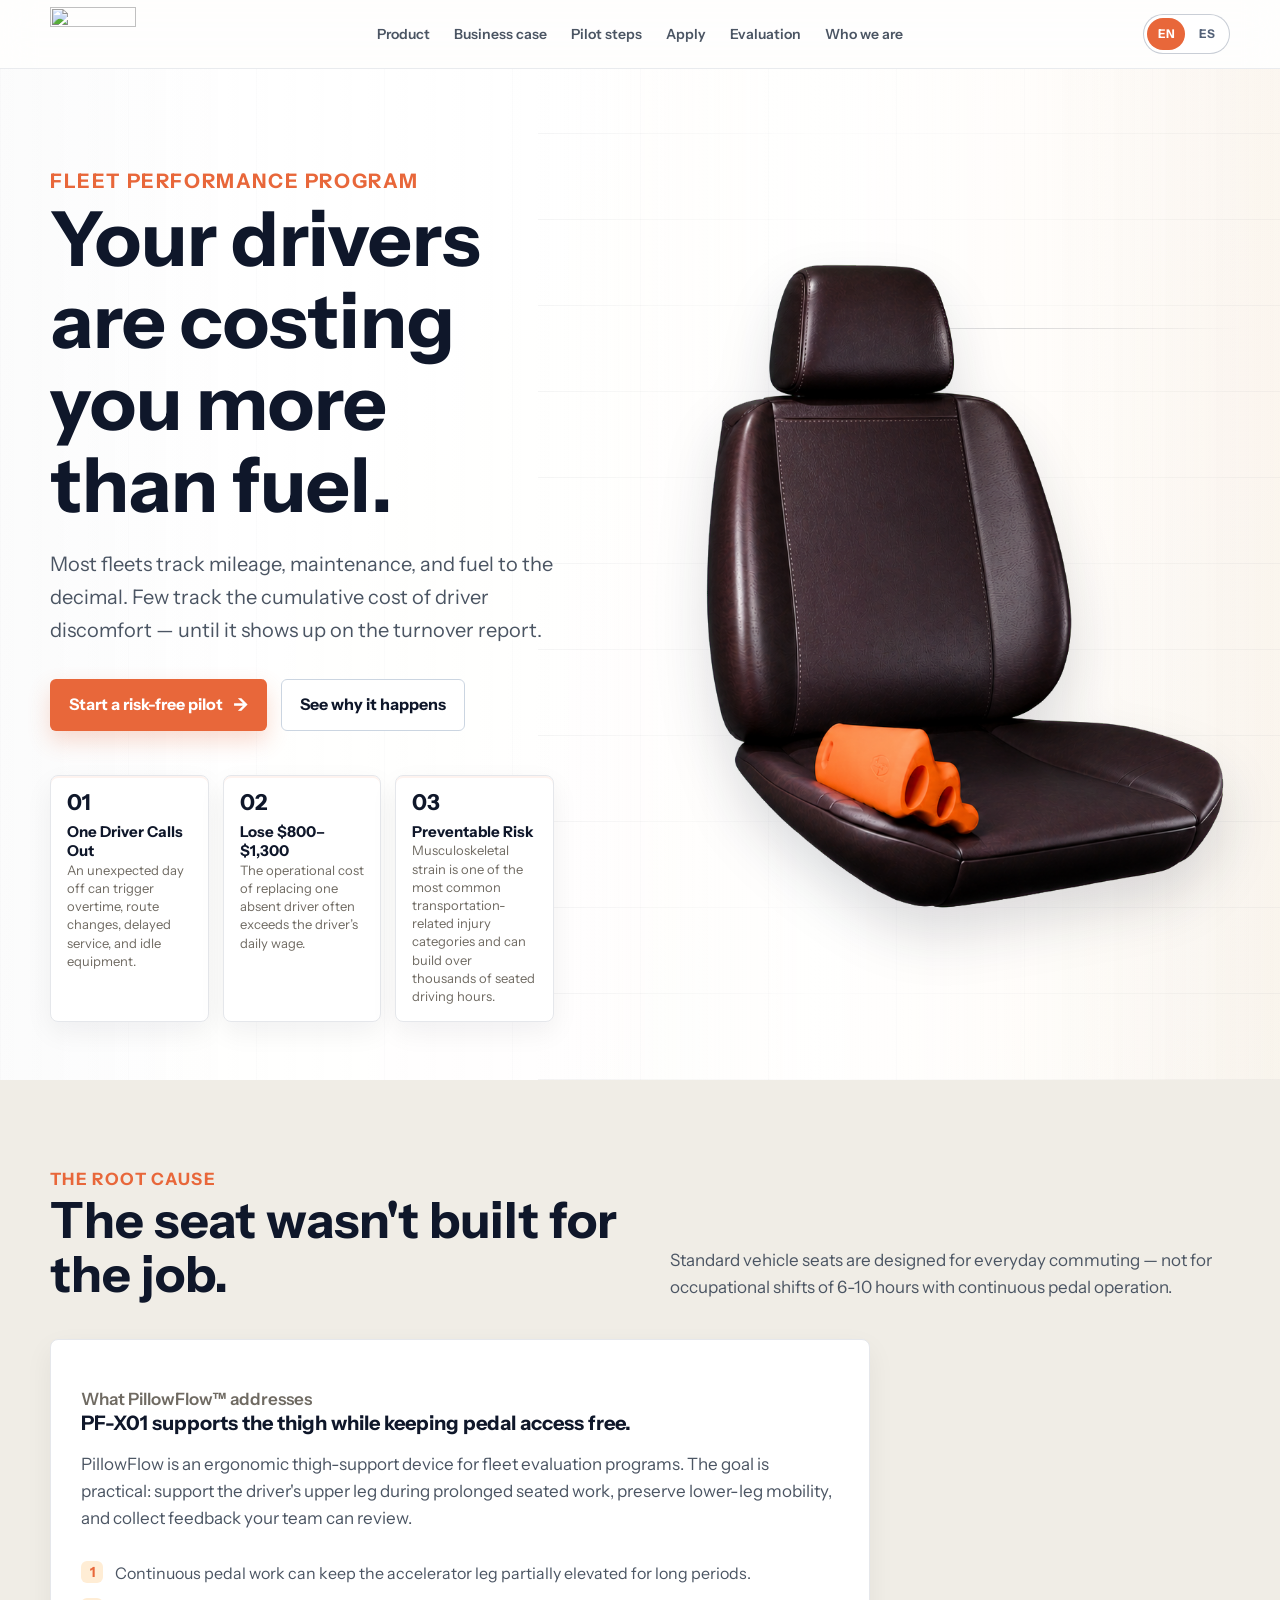
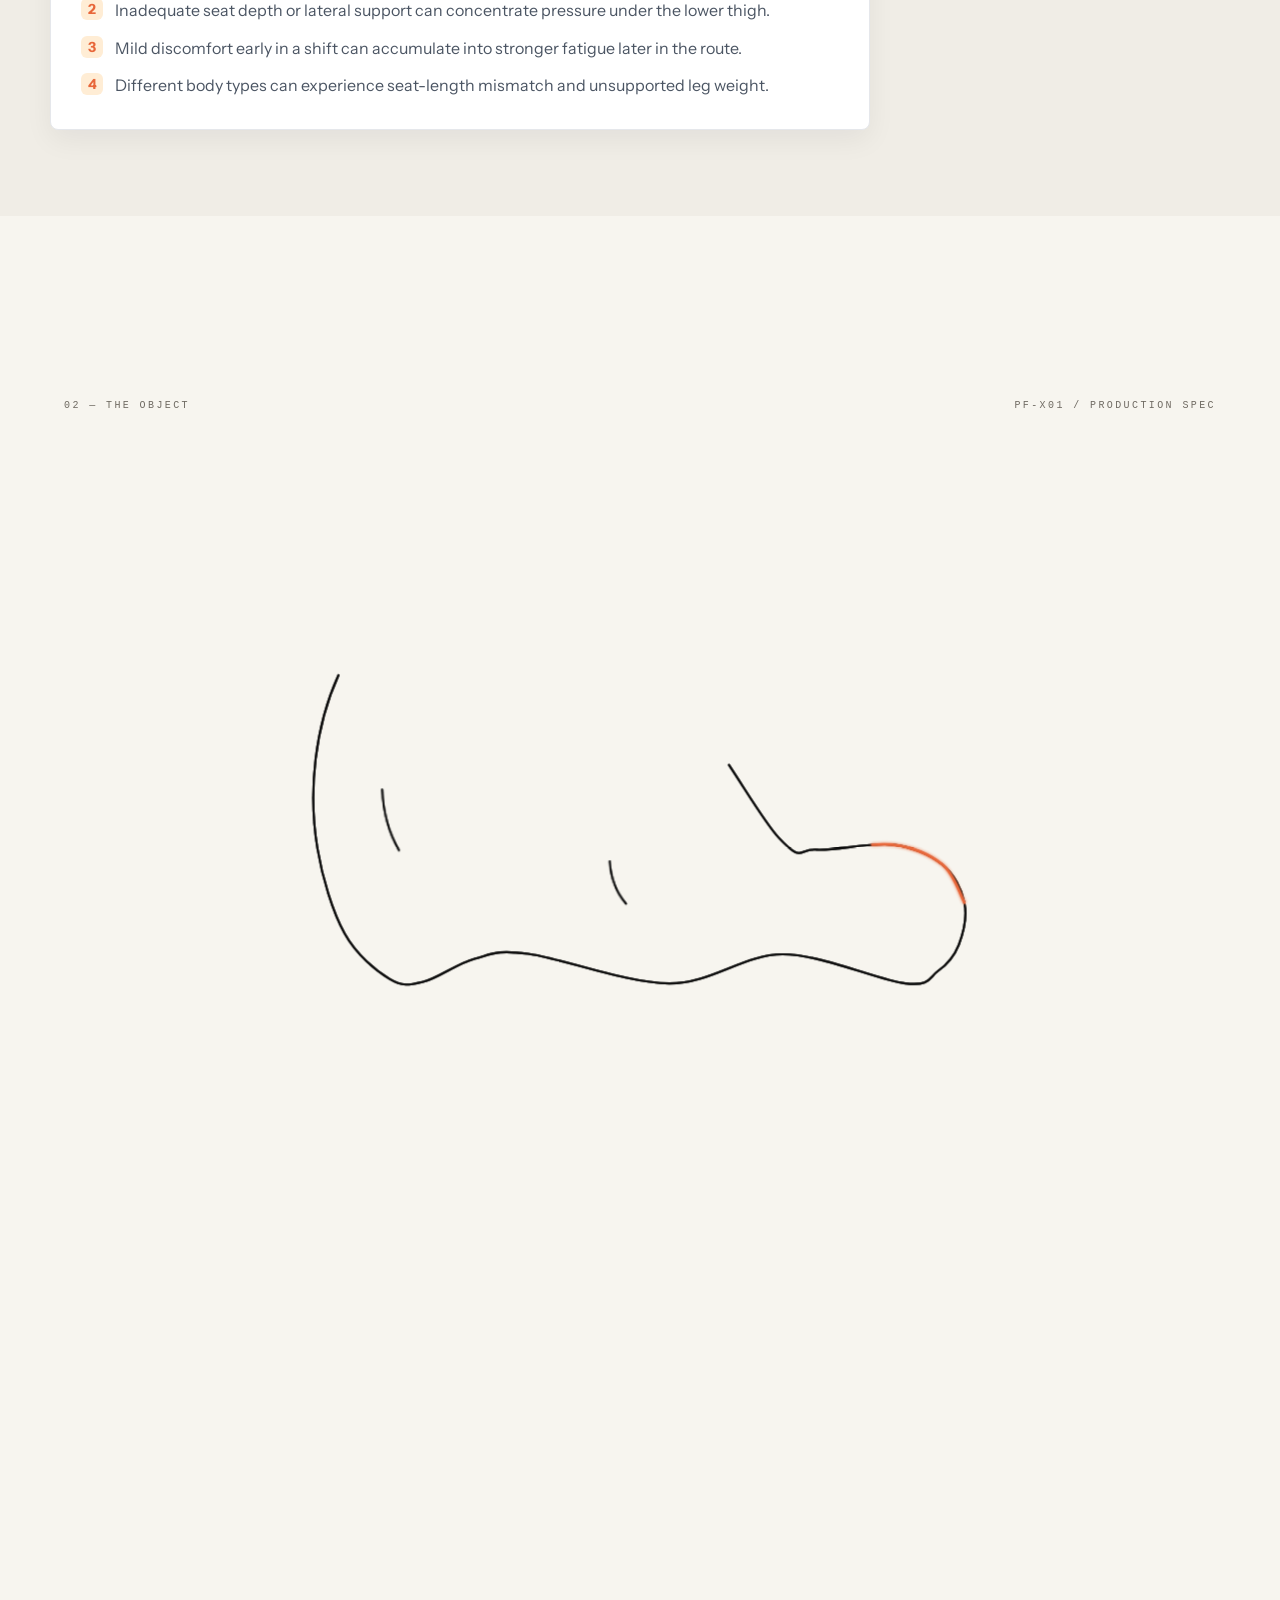
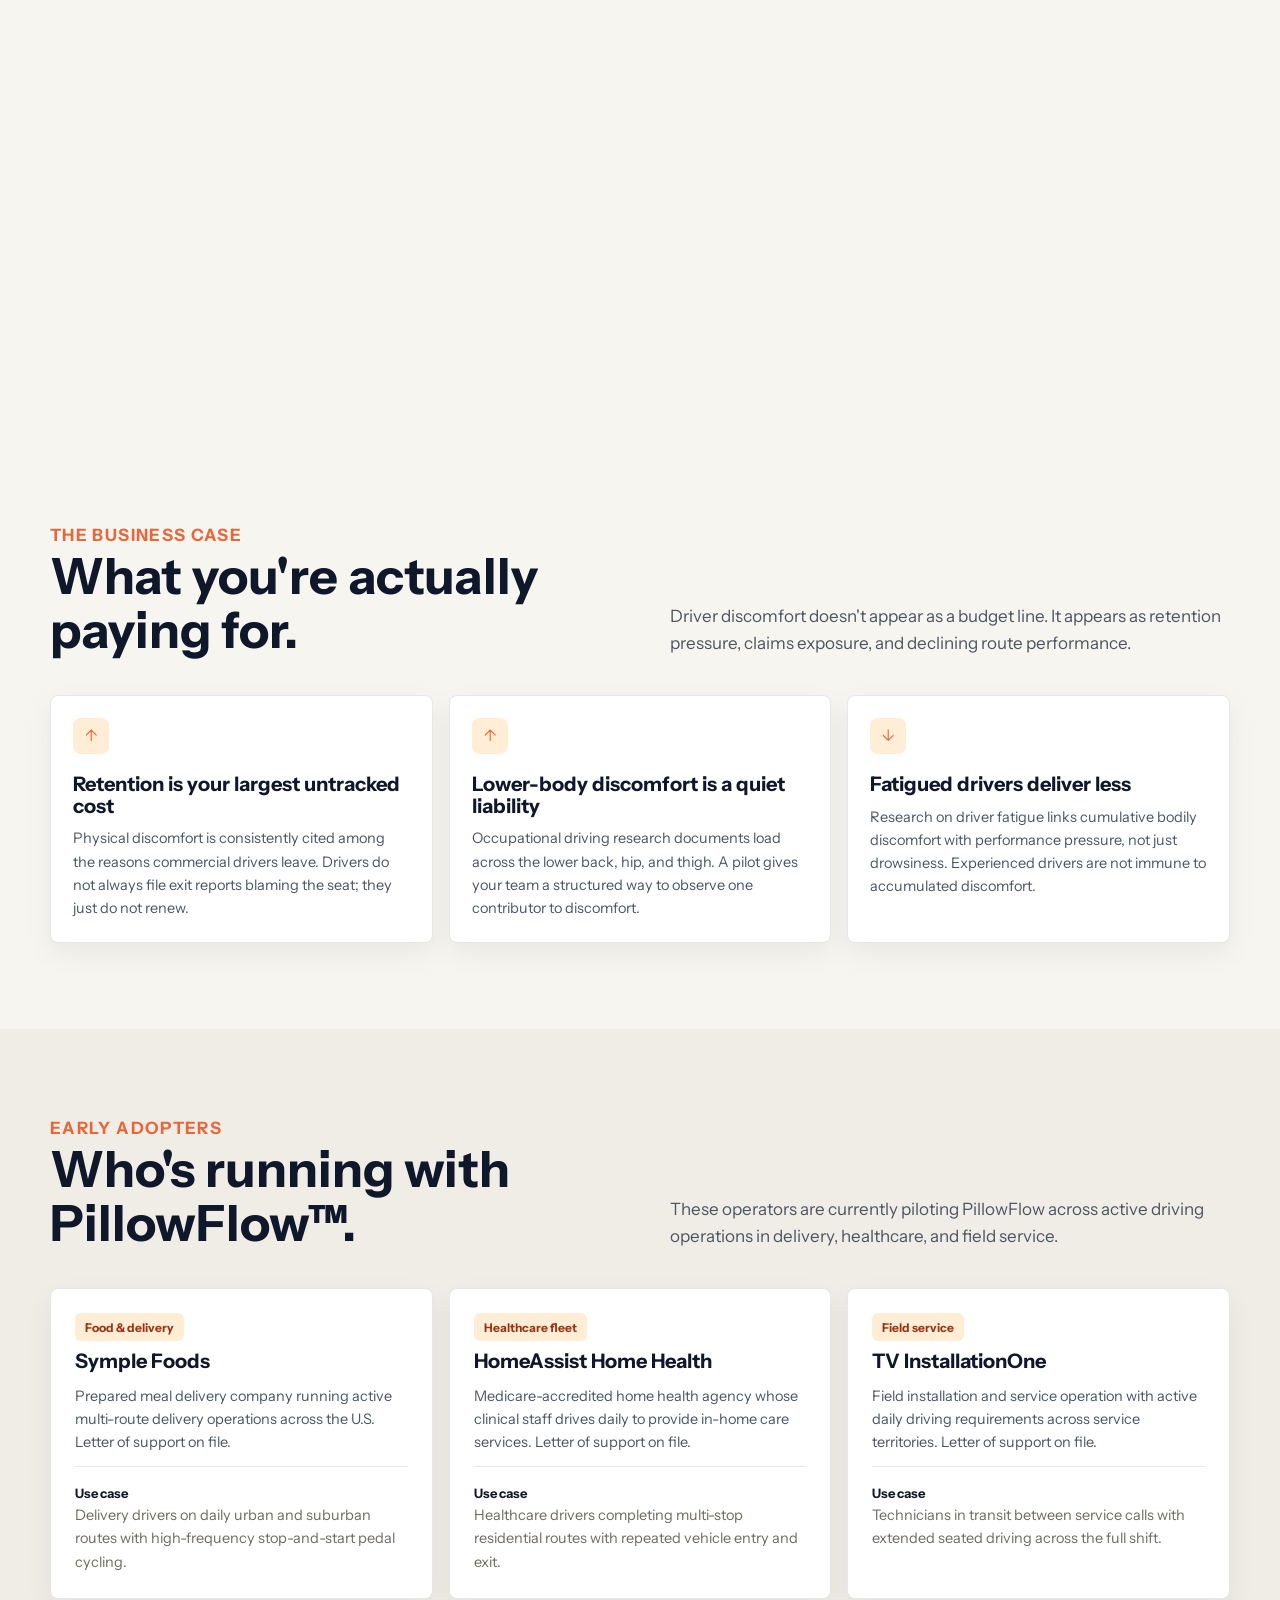
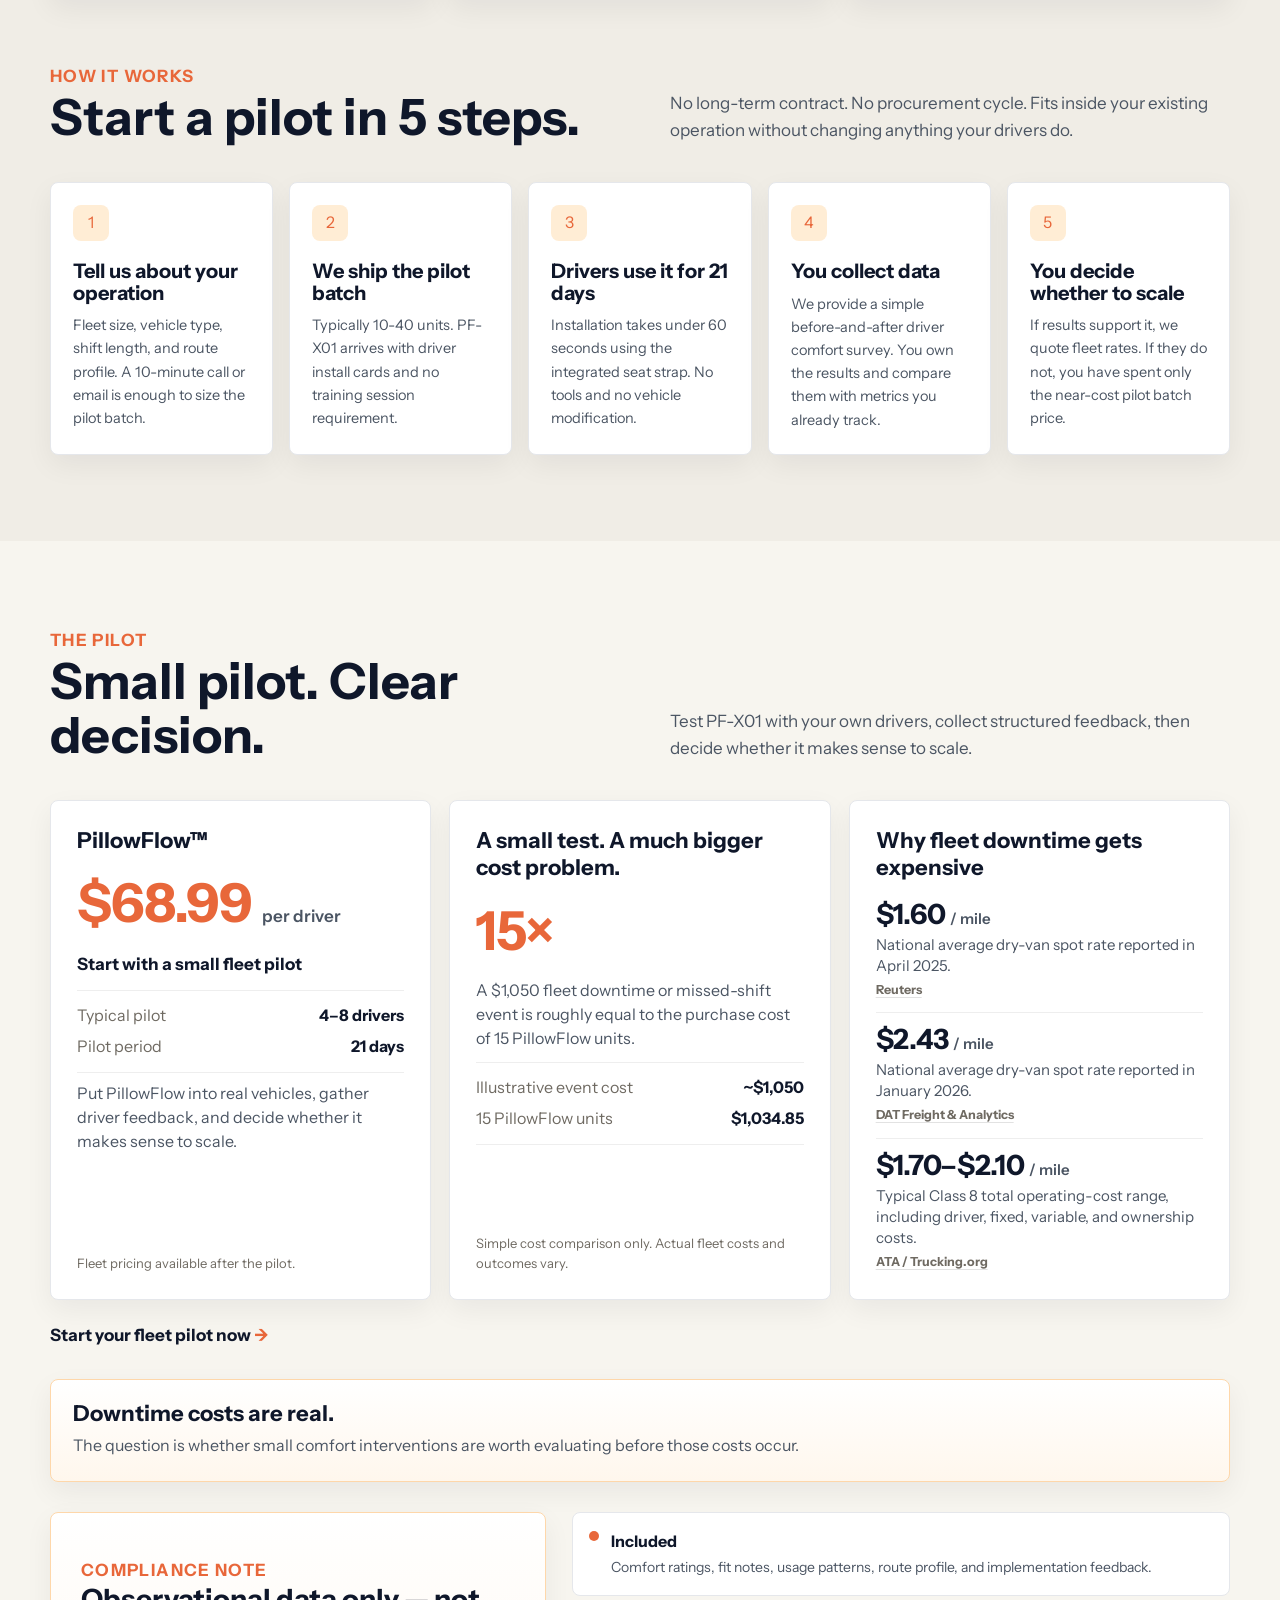
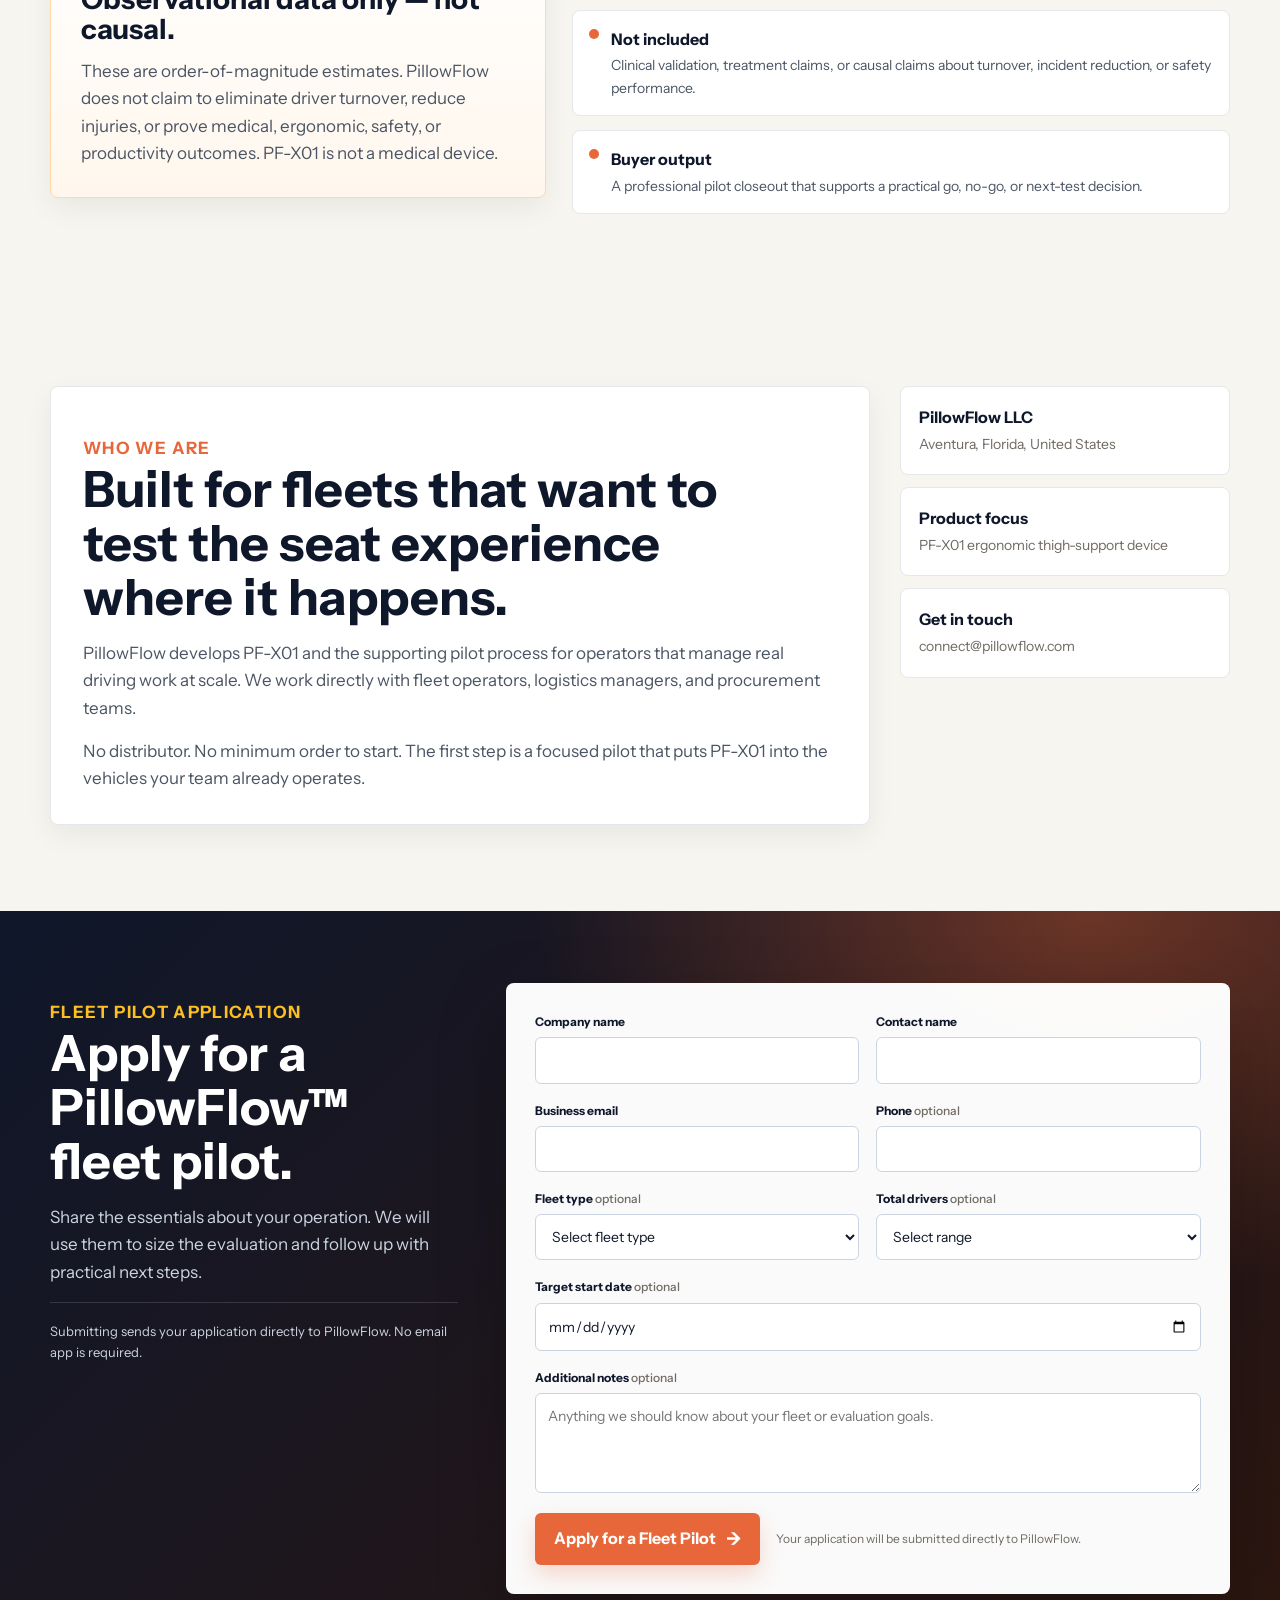
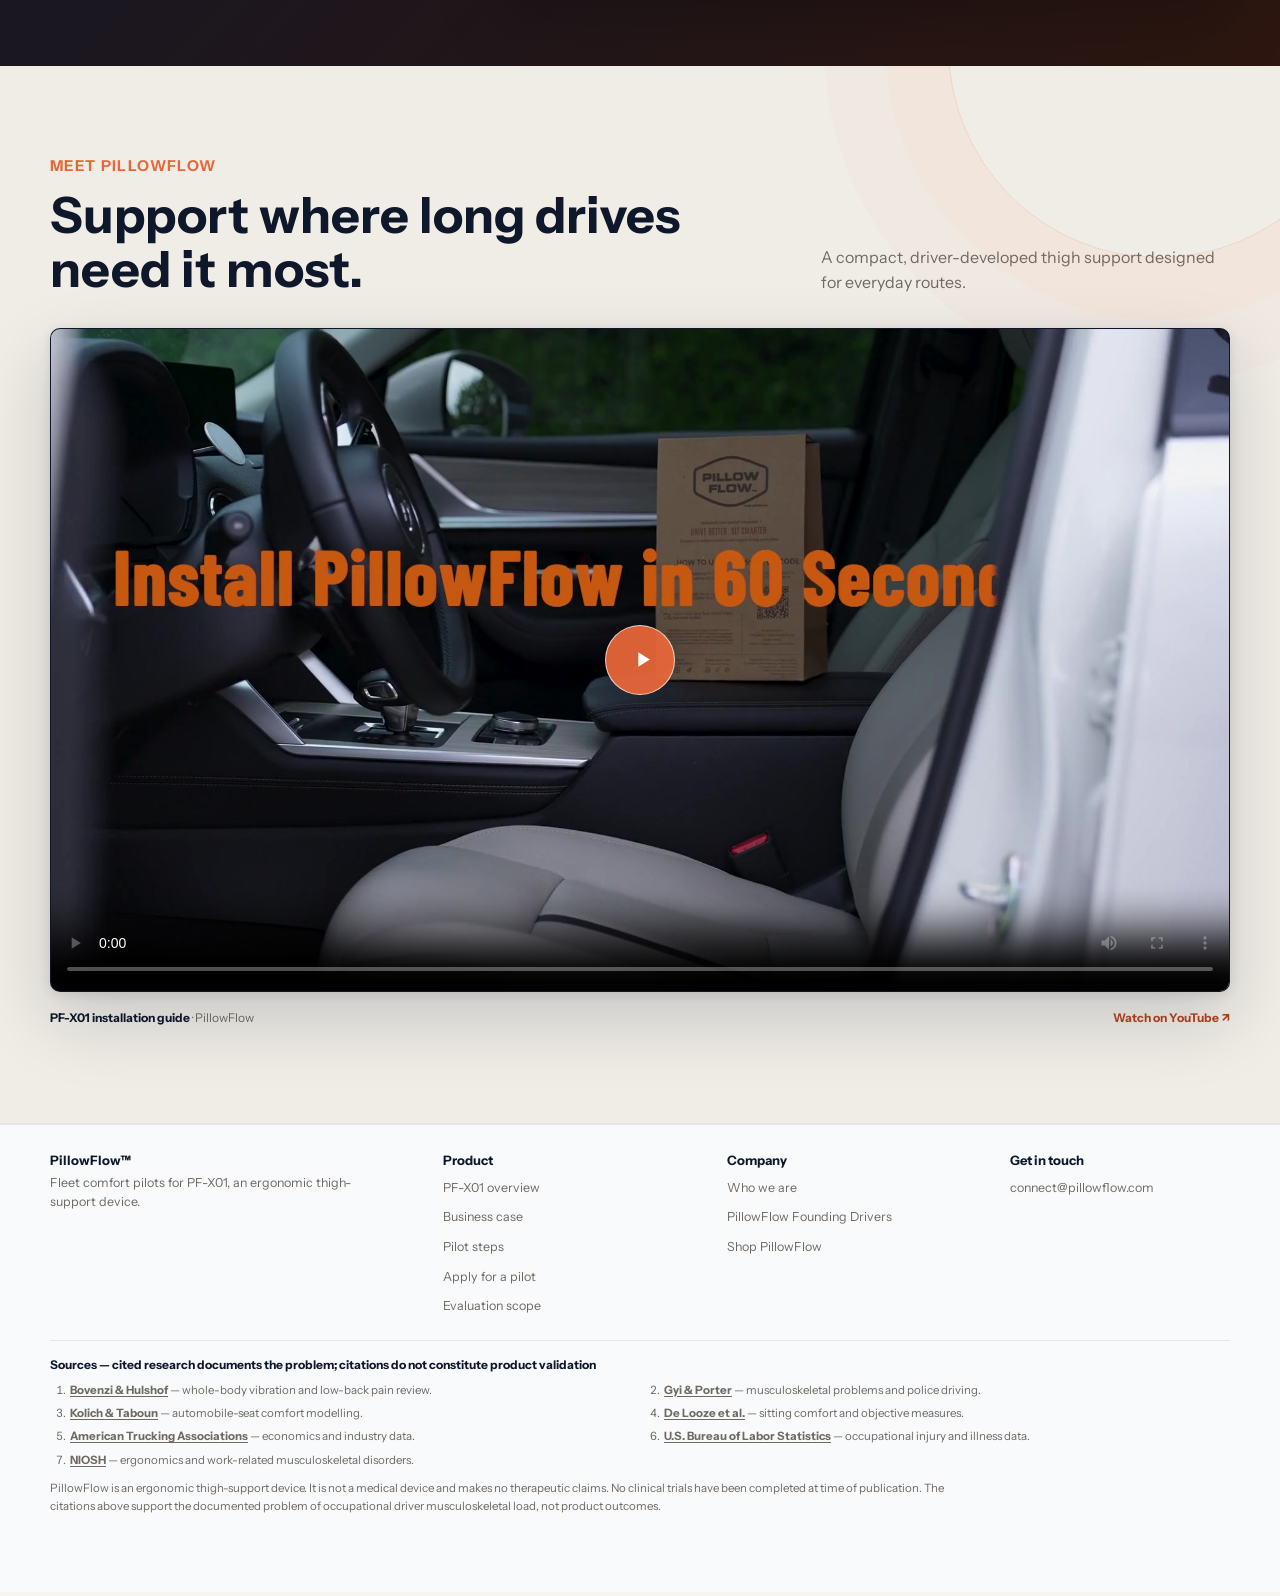
==== commit 2fd12c73: "Rework math section cards: offer, cost comparison, industry context Pilot offer card with action lin" ====
--- a/index.html
+++ b/index.html
@@ -662,13 +662,30 @@
   font-size:11.5px;
 }
 .roi-math .roi-footnote b{color:var(--navy)}
-.roi-math .roi-stat-card{display:flex;flex-direction:column;padding:28px}
-.roi-math .roi-stat-card .quote-number{margin:22px 0 10px;font-size:clamp(44px,5vw,56px);letter-spacing:-.02em}
-.roi-math .roi-stat-card .roi-card-copy{flex:1 0 auto;margin-top:0}
-.roi-math .roi-stat-card .roi-model{margin-top:22px}
-.roi-math .roi-stat-card .roi-model dl{gap:12px;margin-top:0;font-size:14px}
-.roi-math .roi-stat-card .roi-footnote{font-size:12px;line-height:1.5}
-@media (max-width:460px){.roi-math .roi-stat-card{padding:22px}}
+.roi-math .roi-v2{display:flex;flex-direction:column;padding:26px}
+.roi-math .roi-v2 h3{font-size:22px;line-height:1.25}
+.roi-math .roi-v2 .roi-stat{display:flex;align-items:baseline;flex-wrap:wrap;gap:4px 10px;margin:22px 0 20px}
+.roi-math .roi-v2 .quote-number{margin:0;font-size:clamp(46px,4.2vw,56px);line-height:1;letter-spacing:-.02em}
+.roi-math .roi-v2 .roi-unit{color:var(--secondary);font-size:17px;font-weight:600}
+.roi-math .roi-v2 .roi-lead{color:var(--navy);font-size:17px;font-weight:700}
+.roi-math .roi-v2 .roi-body{margin-top:8px;color:var(--secondary);font-size:16px;line-height:1.5}
+.roi-math .roi-v2 .roi-rows{display:grid;gap:6px;margin-top:12px;padding:12px 0;border-top:1px solid var(--hair-soft);border-bottom:1px solid var(--hair-soft);font-size:16px}
+.roi-math .roi-v2 .roi-rows div{display:flex;justify-content:space-between;gap:16px}
+.roi-math .roi-v2 .roi-rows dt{color:var(--muted)}
+.roi-math .roi-v2 .roi-rows dd{color:var(--navy);font-weight:700;text-align:right}
+.roi-math .roi-v2 .roi-note{margin-top:auto;padding-top:18px;color:var(--muted);font-size:13px;line-height:1.5}
+.roi-math .roi-v2 .roi-bench{padding:11px 0;border-bottom:1px solid var(--hair-soft)}
+.roi-math .roi-v2 h3 + .roi-bench{margin-top:6px}
+.roi-math .roi-v2 .roi-bench:last-child{border-bottom:0;padding-bottom:0}
+.roi-math .roi-v2 .roi-bench b{display:block;color:var(--navy);font-size:28px;line-height:1.1;letter-spacing:-.01em}
+.roi-math .roi-v2 .roi-bench b small{color:var(--secondary);font-size:15px;font-weight:600;letter-spacing:0}
+.roi-math .roi-v2 .roi-bench p{margin-top:4px;color:var(--secondary);font-size:15px;line-height:1.4}
+.roi-math .roi-v2 .roi-bench a{display:inline-block;margin-top:3px;color:var(--muted);font-size:12.5px;font-weight:700;text-decoration:underline;text-decoration-color:var(--hair);text-underline-offset:3px}
+.roi-math .roi-cta{margin:-8px 0 30px;font-size:17px;font-weight:800}
+.roi-math .roi-cta a{color:var(--navy);text-decoration:none}
+.roi-math .roi-cta a span{color:var(--accent)}
+.roi-math .roi-cta a:hover{text-decoration:underline}
+@media (max-width:460px){.roi-math .roi-v2{padding:22px}}
 .roi-math .roi-sources{
   display:grid;
   gap:14px;
@@ -1492,48 +1509,47 @@
           <p>Test PF-X01 with your own drivers, collect structured feedback, then decide whether it makes sense to scale.</p>
         </div>
         <div class="roi-grid reveal">
-          <article class="table-card roi-stat-card">
+          <article class="table-card roi-v2">
             <h3>PillowFlow™</h3>
-            <span class="quote-number">$68.99</span>
-            <p class="roi-card-copy">per driver</p>
-            <div class="roi-model">
-              <dl>
-                <div><dt>Typical pilot</dt><dd>4–8 drivers</dd></div>
-                <div><dt>Pilot length</dt><dd>21 days</dd></div>
-              </dl>
+            <div class="roi-stat"><span class="quote-number">$68.99</span><span class="roi-unit">per driver</span></div>
+            <p class="roi-lead">Start with a small fleet pilot</p>
+            <dl class="roi-rows">
+              <div><dt>Typical pilot</dt><dd>4–8 drivers</dd></div>
+              <div><dt>Pilot period</dt><dd>21 days</dd></div>
+            </dl>
+            <p class="roi-body">Put PillowFlow into real vehicles, gather driver feedback, and decide whether it makes sense to scale.</p>
+            <p class="roi-note">Fleet pricing available after the pilot.</p>
+          </article>
+          <article class="quote-card roi-v2">
+            <h3>A small test. A much bigger cost problem.</h3>
+            <div class="roi-stat"><span class="quote-number roi-number-reveal reveal">15×</span></div>
+            <p class="roi-body" style="margin-top:0">A $1,050 fleet downtime or missed-shift event is roughly equal to the purchase cost of 15 PillowFlow units.</p>
+            <dl class="roi-rows">
+              <div><dt>Illustrative event cost</dt><dd>~$1,050</dd></div>
+              <div><dt>15 PillowFlow units</dt><dd>$1,034.85</dd></div>
+            </dl>
+            <p class="roi-note">Simple cost comparison only. Actual fleet costs and outcomes vary.</p>
+          </article>
+          <article class="table-card roi-v2">
+            <h3>Why fleet downtime gets expensive</h3>
+            <div class="roi-bench">
+              <b>$1.60 <small>/ mile</small></b>
+              <p>National average dry-van spot rate reported in April 2025.</p>
+              <a href="https://www.reuters.com/business/trump-trade-war-is-wrecking-hope-2025-us-trucking-rebound-2025-04-24/" target="_blank" rel="noopener">Reuters</a>
             </div>
-            <p class="roi-footnote">Fleet pricing is quoted after the pilot if you decide to scale.</p>
-          </article>
-          <article class="quote-card roi-stat-card">
-            <h3>Cost comparison</h3>
-            <span class="quote-number roi-number-reveal reveal">15x</span>
-            <p class="roi-card-copy">A ~$1,050 missed shift is roughly equivalent to the cost of 15 PillowFlow units.</p>
-            <div class="roi-model">
-              <dl>
-                <div><dt>Illustrative missed-shift impact</dt><dd>~$1,050</dd></div>
-                <div><dt>PillowFlow</dt><dd>$68.99 per driver</dd></div>
-              </dl>
+            <div class="roi-bench">
+              <b>$2.43 <small>/ mile</small></b>
+              <p>National average dry-van spot rate reported in January 2026.</p>
+              <a href="https://www.dat.com/industry-trends/spot-market-conditions" target="_blank" rel="noopener">DAT Freight &amp; Analytics</a>
             </div>
-            <p class="roi-footnote">Illustrative cost comparison only. Actual fleet impact varies.</p>
-          </article>
-          <article class="table-card">
-            <h3>Independent sources on fleet downtime economics</h3>
-            <div class="roi-sources">
-              <div class="roi-source">
-                <a href="https://www.reuters.com/business/trump-trade-war-is-wrecking-hope-2025-us-trucking-rebound-2025-04-24/" target="_blank" rel="noopener">Reuters</a>
-                <p>National average dry van spot rates around $1.60/mile reported in April 2025.</p>
-              </div>
-              <div class="roi-source">
-                <a href="https://www.dat.com/industry-trends/spot-market-conditions" target="_blank" rel="noopener">DAT Freight &amp; Analytics</a>
-                <p>National average dry van spot rates reached $2.43/mile in January 2026.</p>
-              </div>
-              <div class="roi-source">
-                <a href="https://www.trucking.org/wp-content/uploads/2024/10/An-Analysis-of-the-Operational-Costs-of-Trucking-2024-Update.pdf" target="_blank" rel="noopener">ATA – Trucking.org</a>
-                <p>Typical total operating cost of a Class 8 truck is $1.70–$2.10 per mile, including driver, fixed, variable, and ownership costs.</p>
-              </div>
+            <div class="roi-bench">
+              <b>$1.70–$2.10 <small>/ mile</small></b>
+              <p>Typical Class 8 total operating-cost range, including driver, fixed, variable, and ownership costs.</p>
+              <a href="https://www.trucking.org/wp-content/uploads/2024/10/An-Analysis-of-the-Operational-Costs-of-Trucking-2024-Update.pdf" target="_blank" rel="noopener">ATA / Trucking.org</a>
             </div>
           </article>
         </div>
+        <p class="roi-cta reveal"><a href="#apply">Start your fleet pilot now <span aria-hidden="true">→</span></a></p>
         <aside class="roi-callout reveal">
           <h3>Downtime costs are real.</h3>
           <p>The question is whether small comfort interventions are worth evaluating before those costs occur.</p>
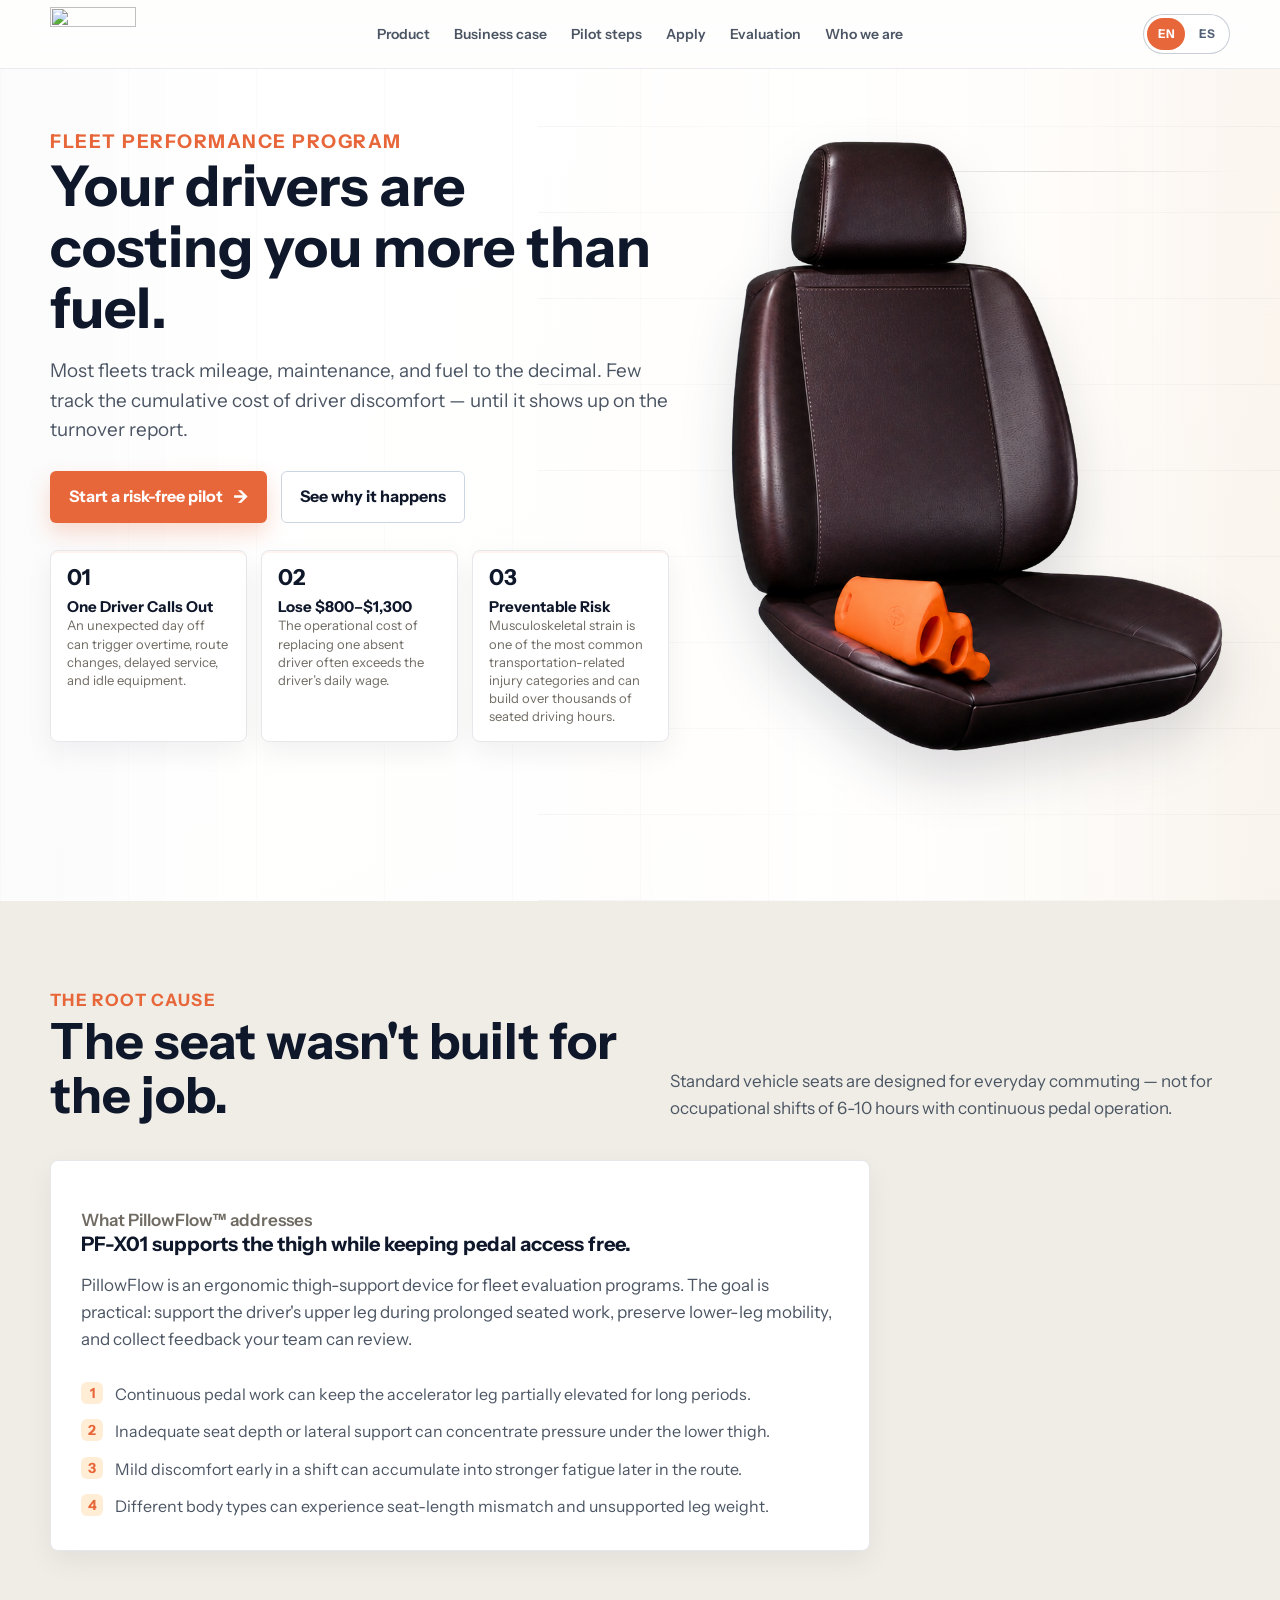
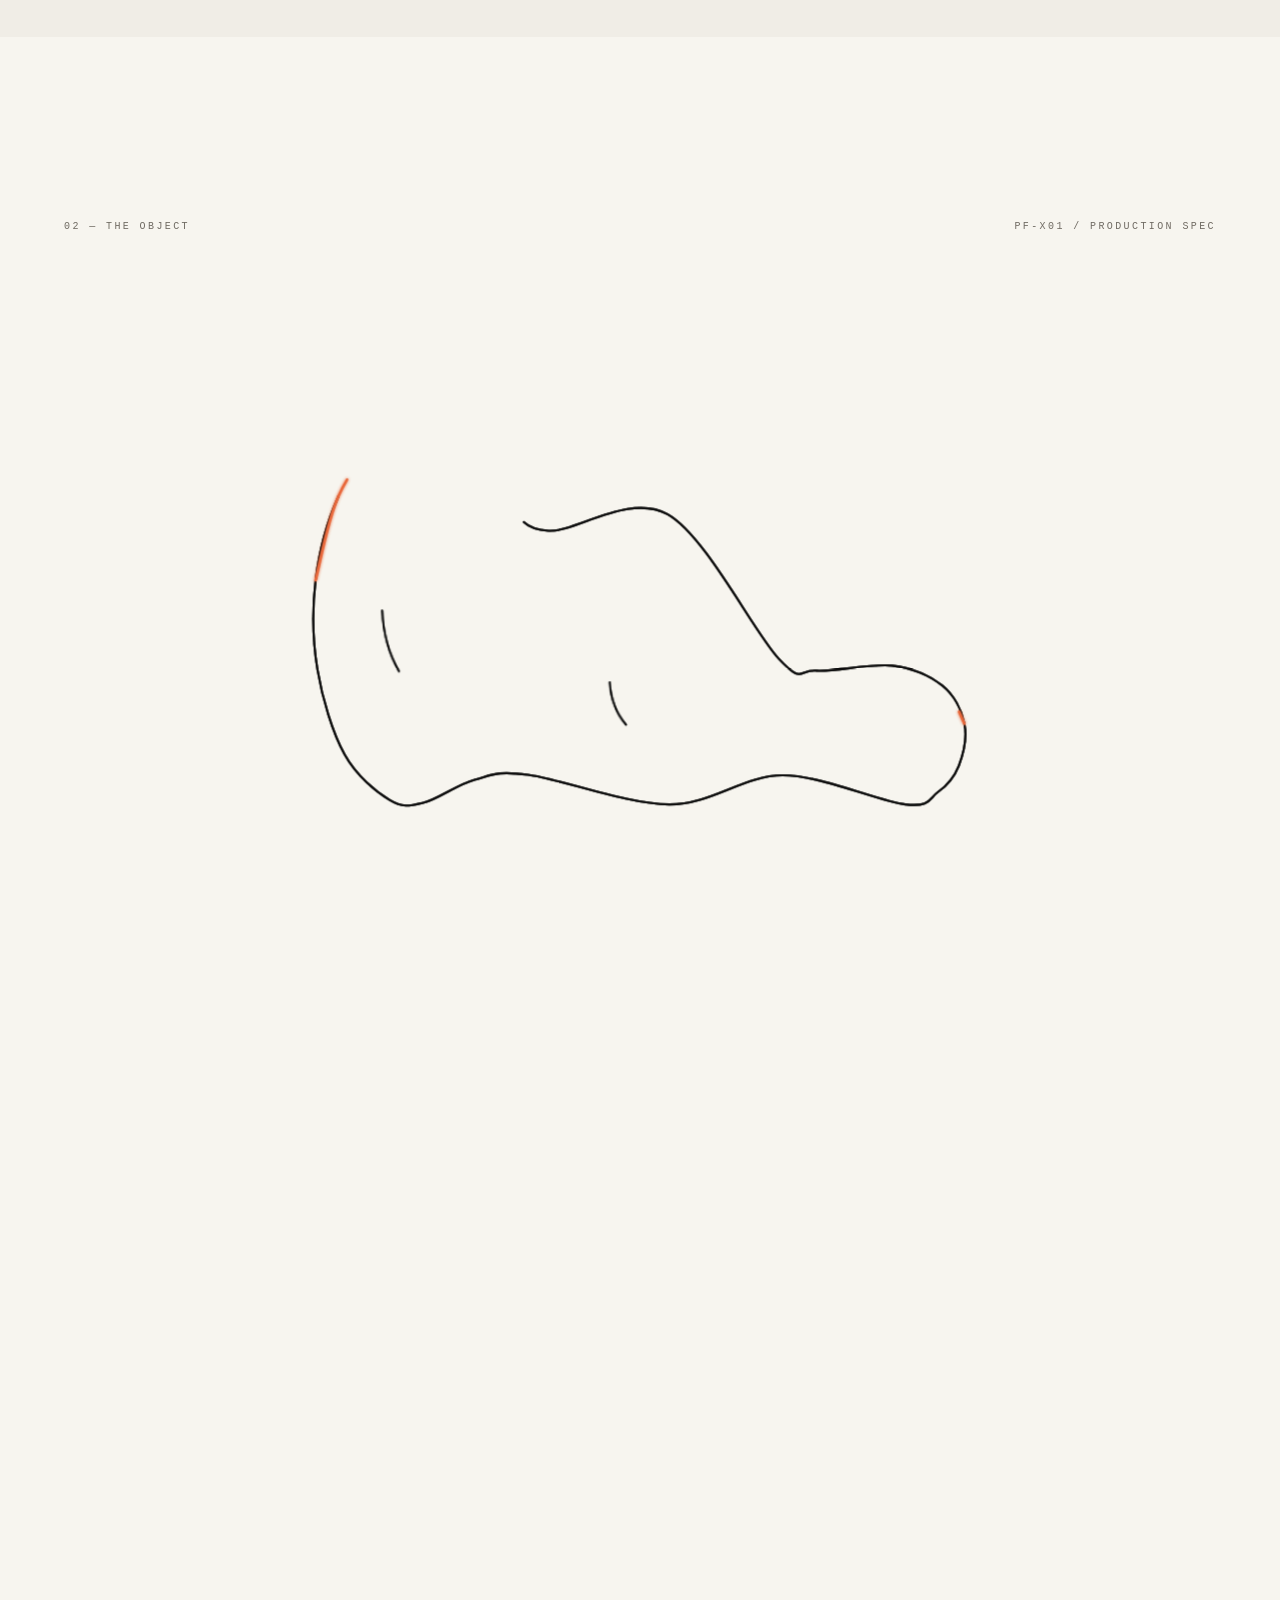
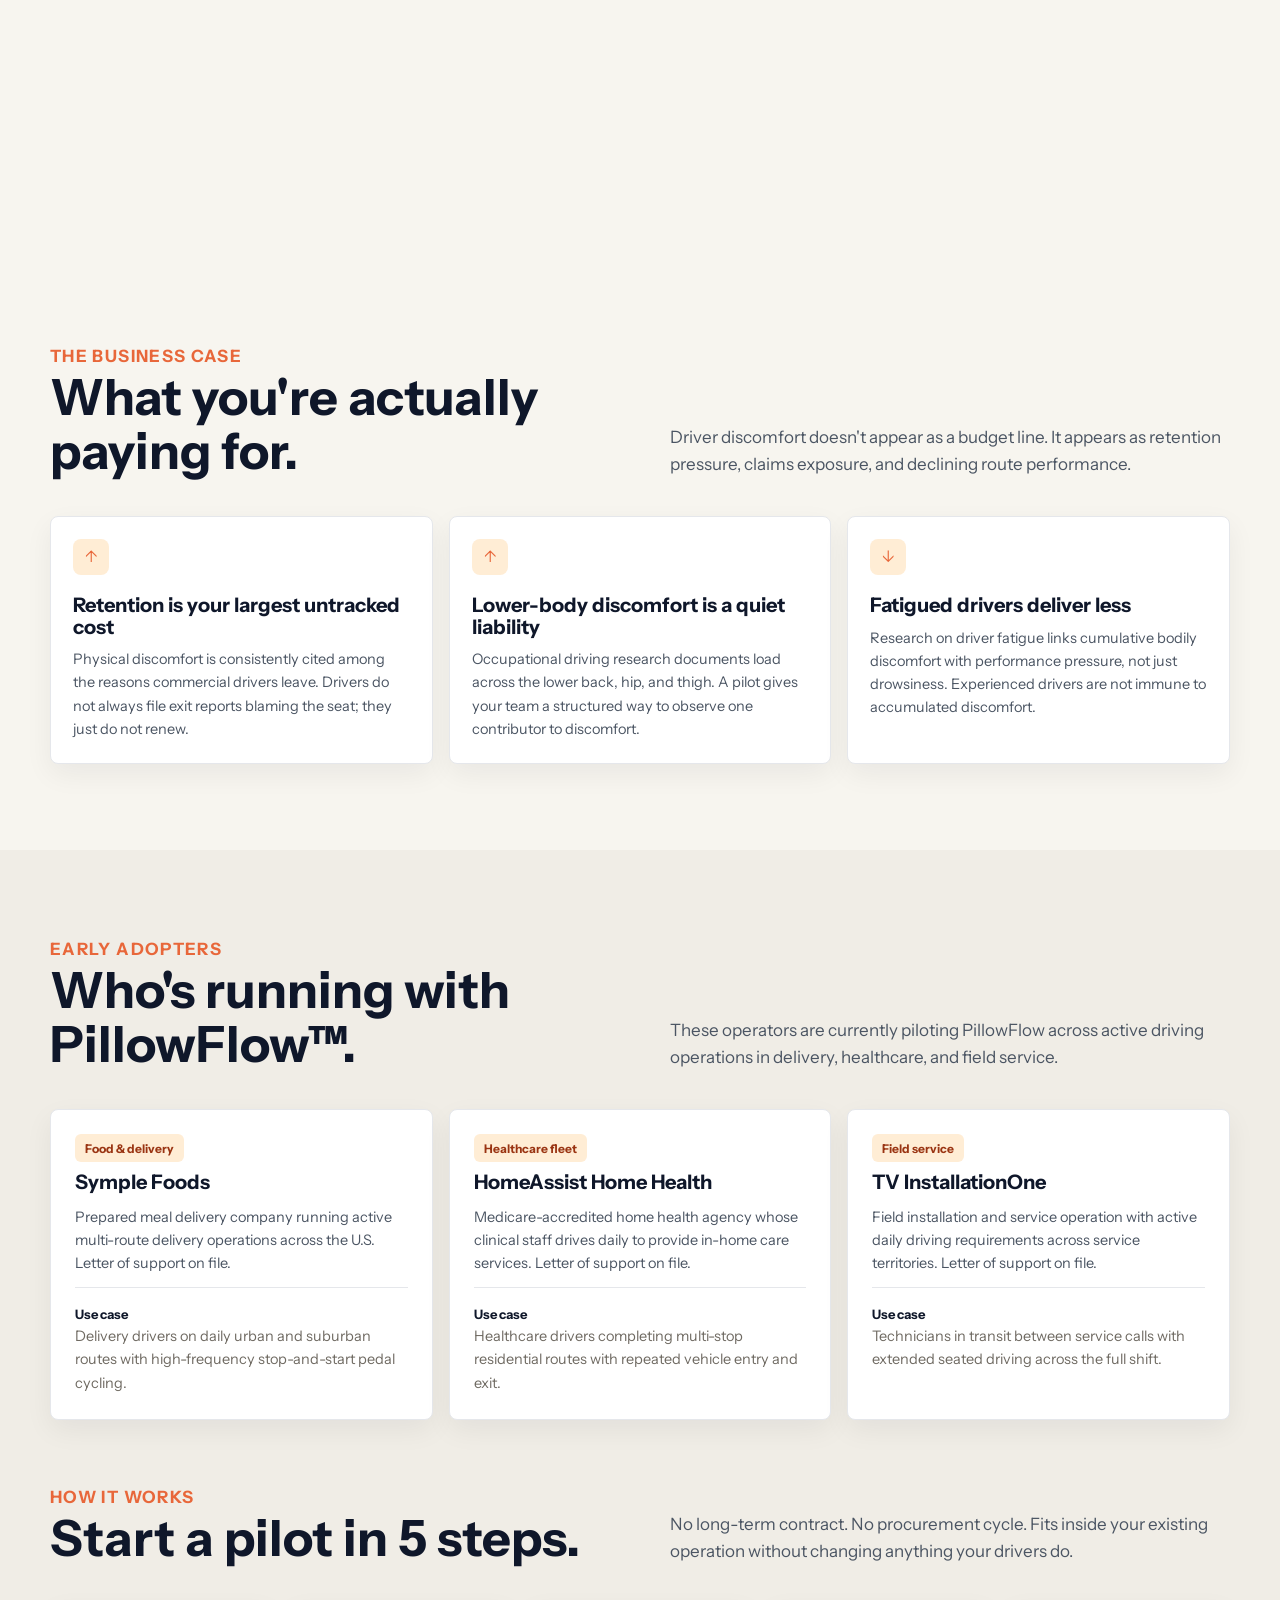
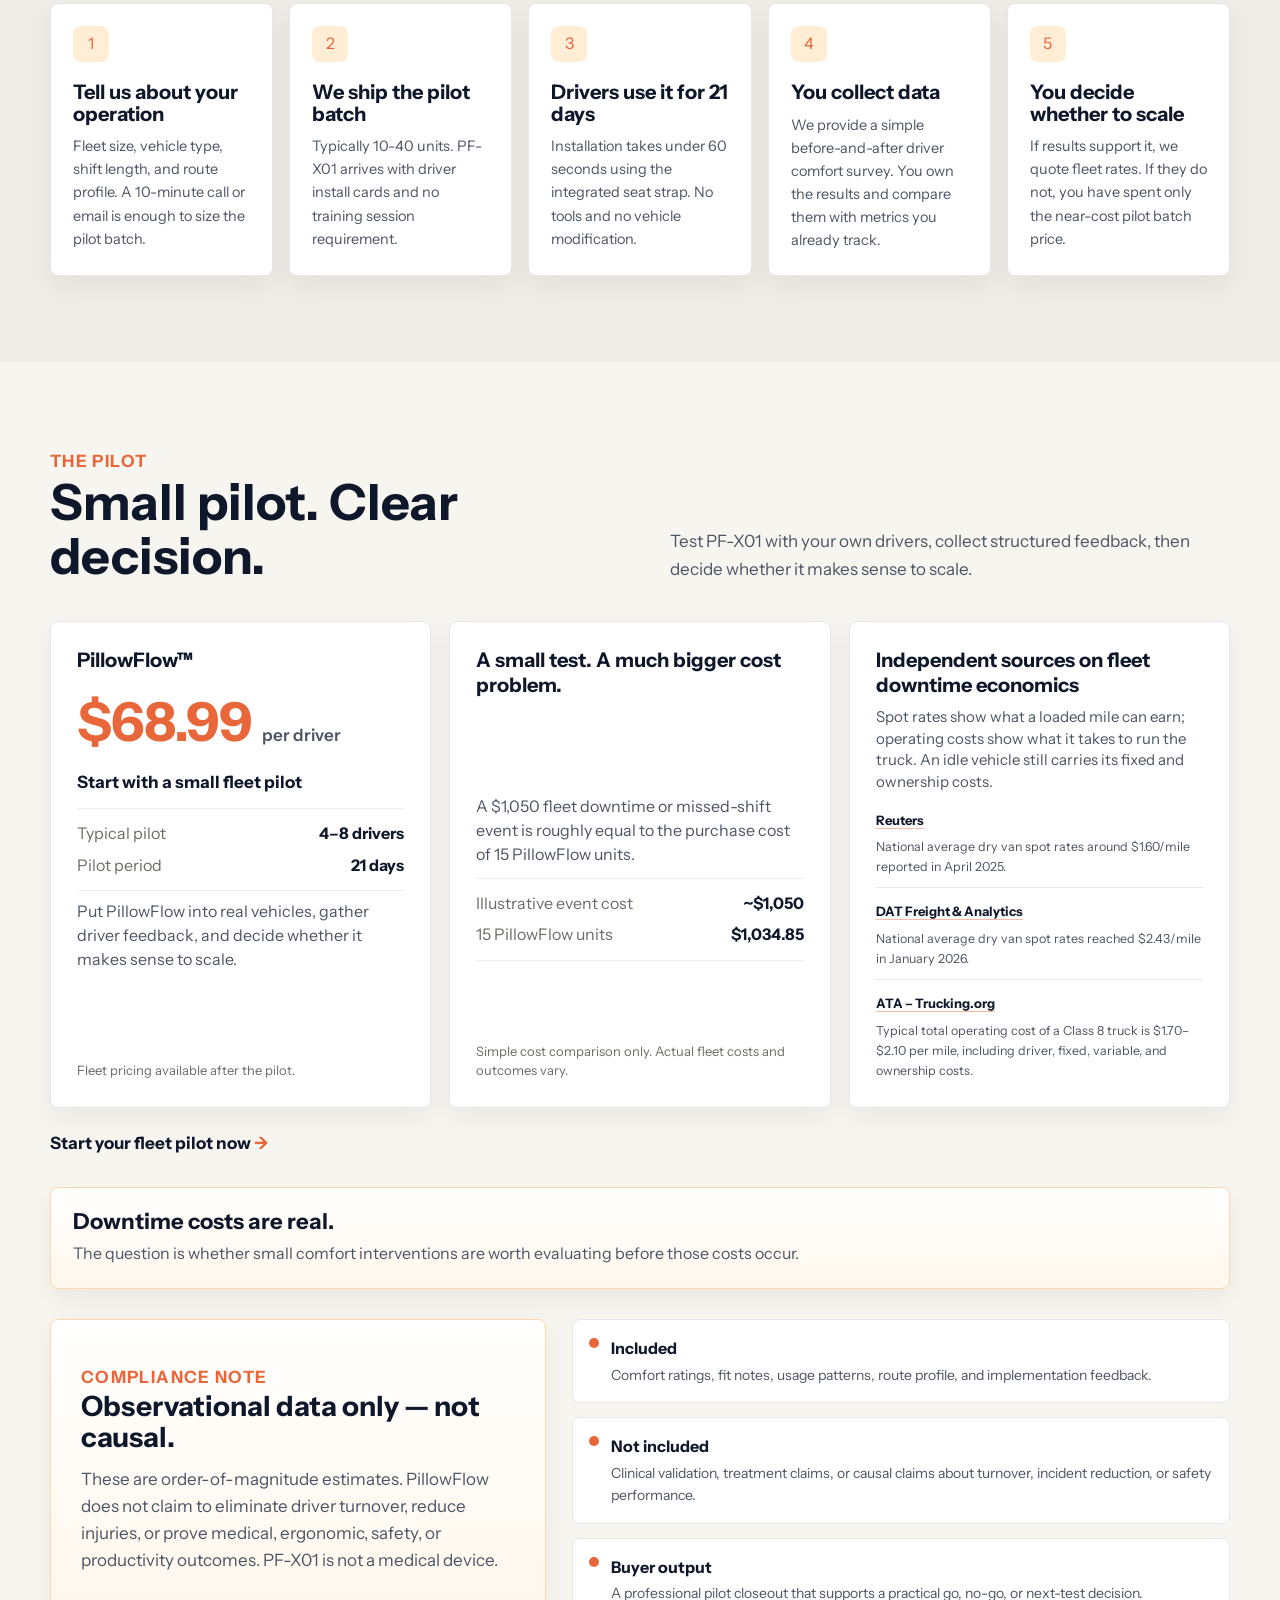
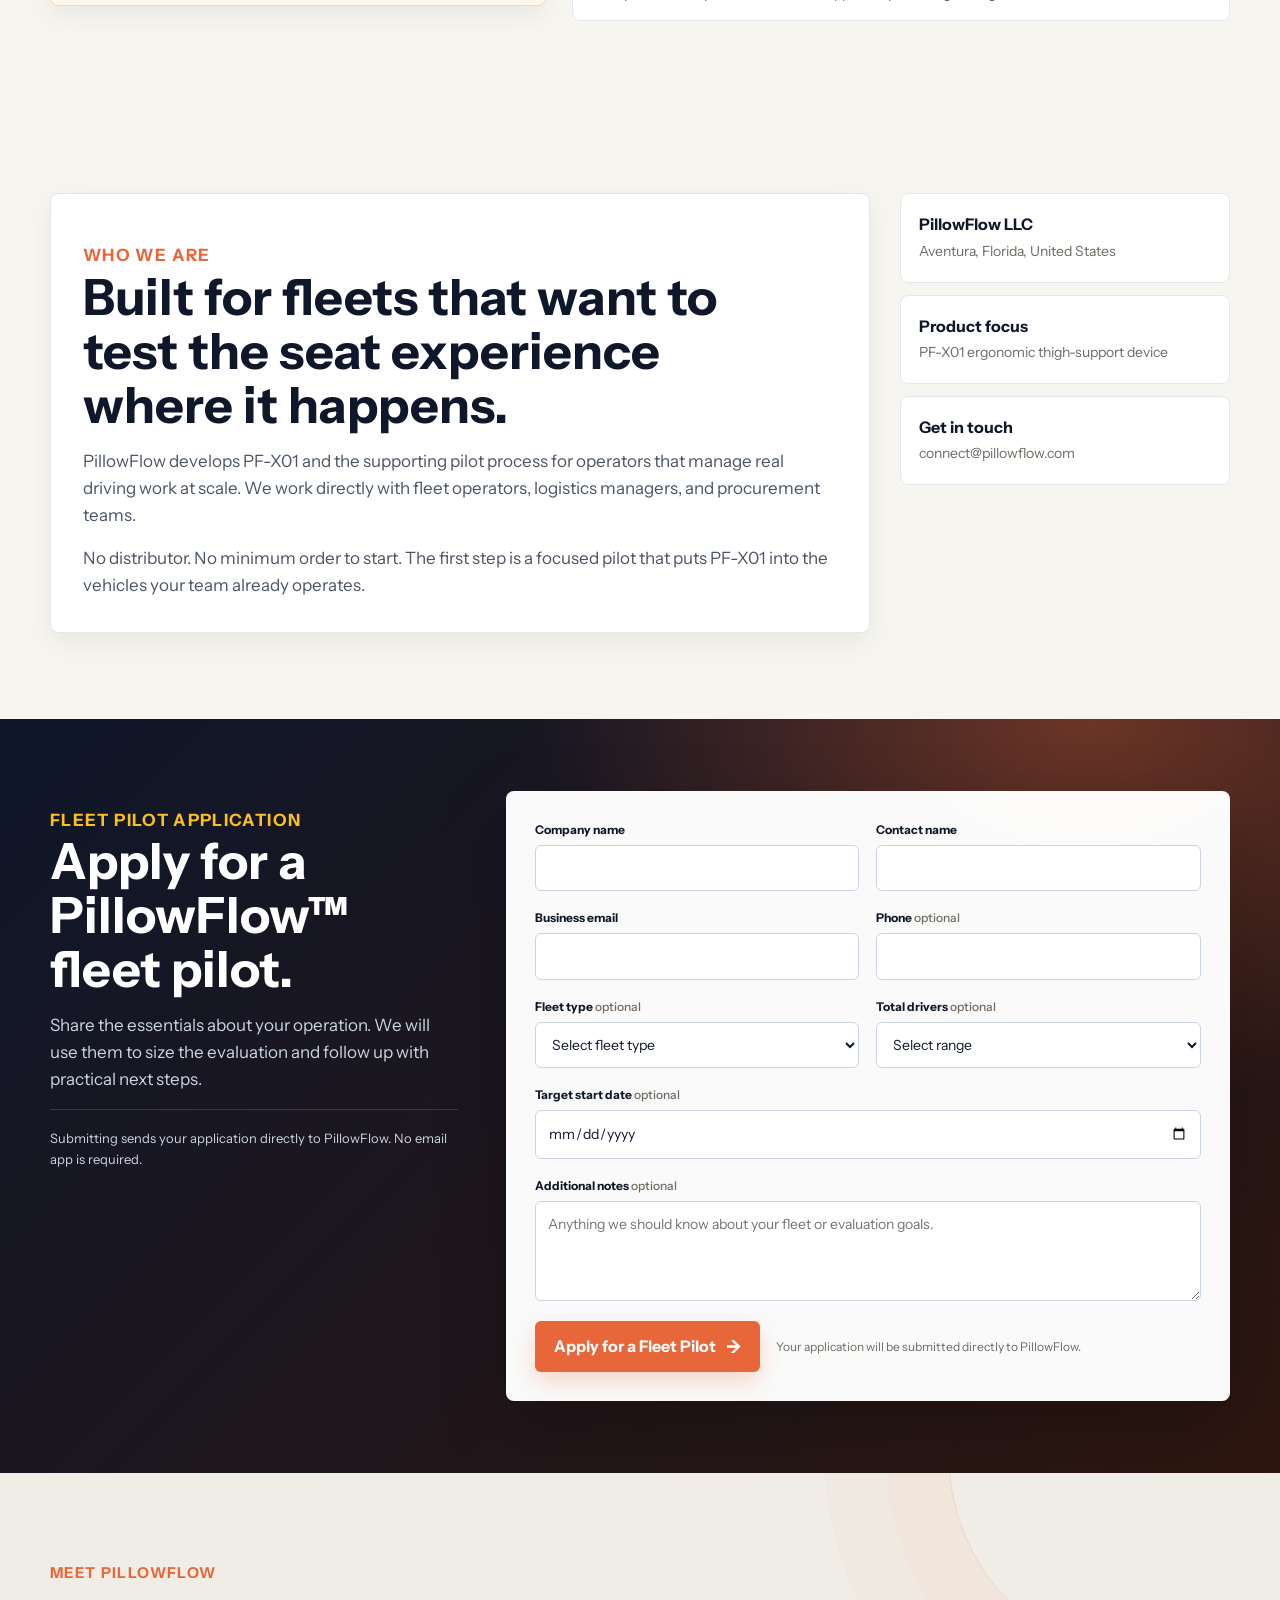
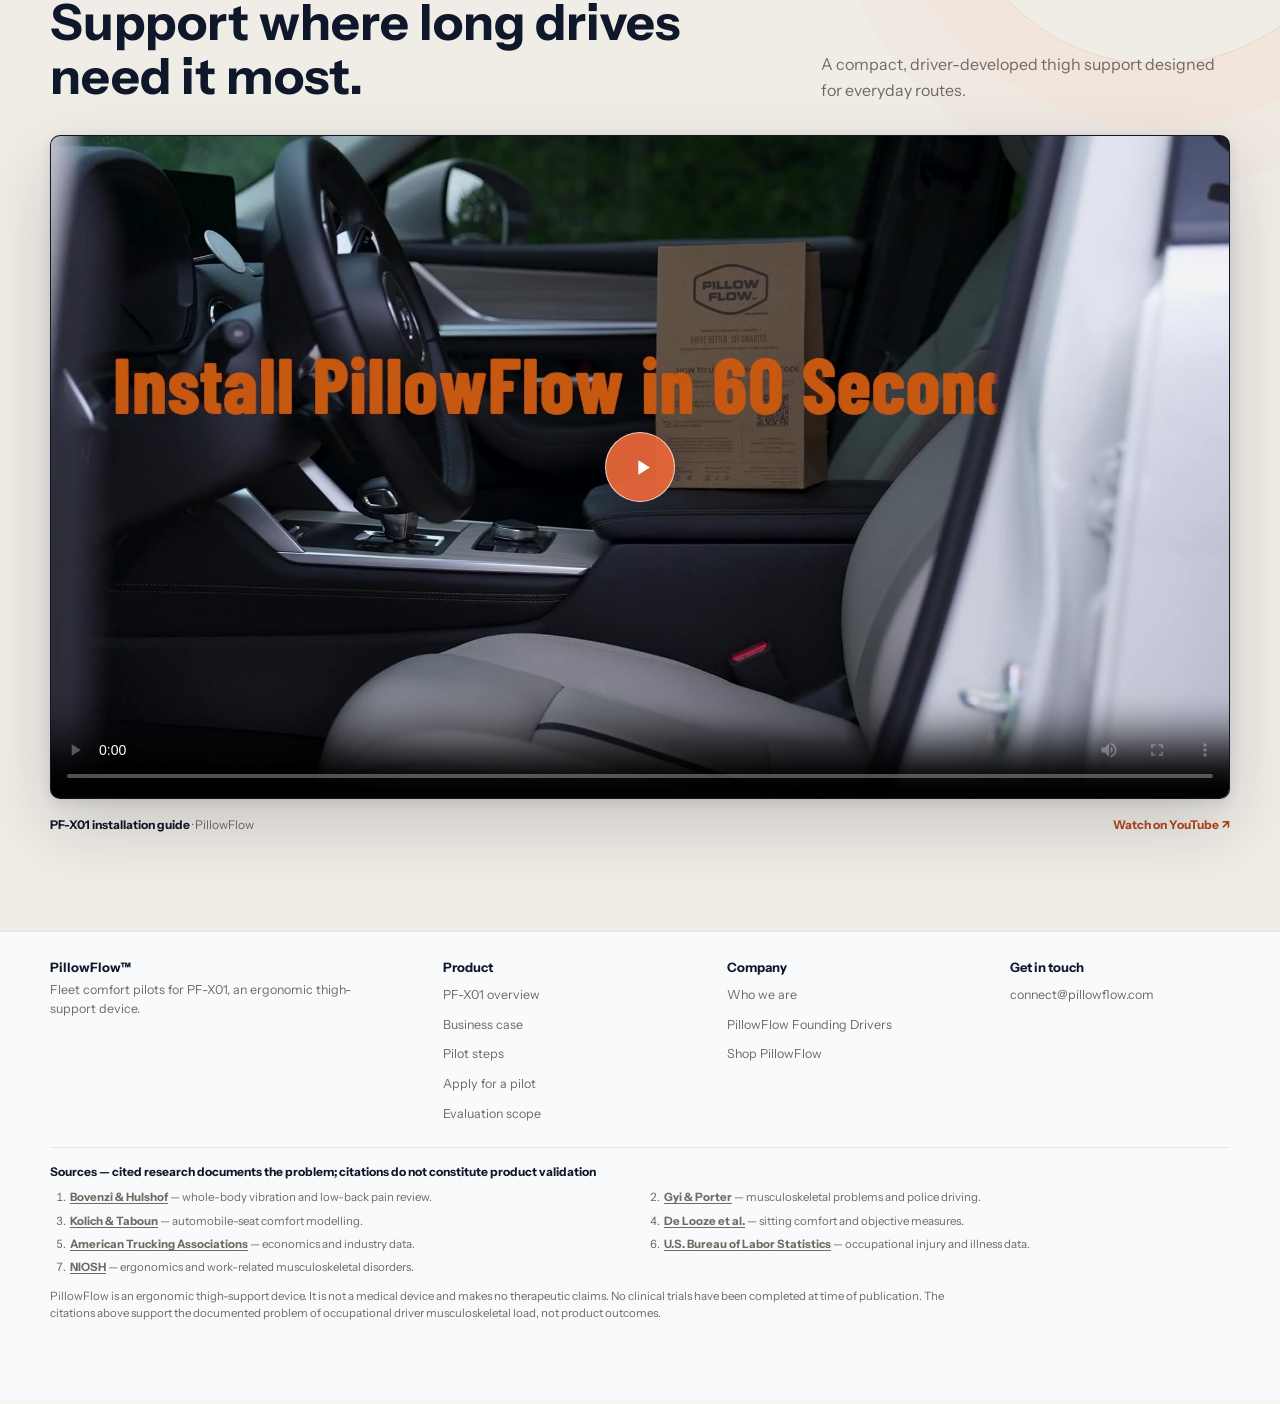
==== commit 8dfae170: "Restore linked sources card and fit hero within one desktop screen - Sources card back to linked sou" ====
--- a/index.html
+++ b/index.html
@@ -373,6 +373,16 @@
   object-position:right bottom;
   filter:drop-shadow(0 28px 26px rgba(15,23,42,.14));
 }
+/* Desktop: keep the whole hero (headline, tiles, seat) inside one screen */
+@media (min-width:1021px){
+  .hero{padding:clamp(20px,4.4vh,64px) 0 clamp(20px,3.6vh,48px)}
+  .hero-grid{grid-template-columns:minmax(0,1.08fr) minmax(400px,.92fr)}
+  .hero h1{font-size:clamp(36px,min(4.4vw,7vh),68px)}
+  .hero-copy p{margin-top:clamp(12px,2vh,22px);font-size:clamp(15px,2.1vh,19px);line-height:1.55}
+  .hero-actions{margin-top:clamp(16px,3vh,30px)}
+  .hero-proof{margin-top:clamp(14px,3vh,40px)}
+  .hero-stage{min-height:min(620px,calc(100dvh - 68px - 96px))}
+}
 .hero-callout{
   position:absolute;
   z-index:3;
@@ -663,7 +673,10 @@
 }
 .roi-math .roi-footnote b{color:var(--navy)}
 .roi-math .roi-v2{display:flex;flex-direction:column;padding:26px}
-.roi-math .roi-v2 h3{font-size:22px;line-height:1.25}
+.roi-math .roi-v2 h3{font-size:20px;line-height:1.25}
+.roi-math .roi-v2 h3 + .roi-body{font-size:15px;line-height:1.45}
+.roi-math .roi-v2 .roi-sources{gap:10px;margin-top:14px}
+.roi-math .roi-v2 .roi-source{padding-top:10px}
 .roi-math .roi-v2 .roi-stat{display:flex;align-items:baseline;flex-wrap:wrap;gap:4px 10px;margin:22px 0 20px}
 .roi-math .roi-v2 .quote-number{margin:0;font-size:clamp(46px,4.2vw,56px);line-height:1;letter-spacing:-.02em}
 .roi-math .roi-v2 .roi-unit{color:var(--secondary);font-size:17px;font-weight:600}
@@ -674,13 +687,6 @@
 .roi-math .roi-v2 .roi-rows dt{color:var(--muted)}
 .roi-math .roi-v2 .roi-rows dd{color:var(--navy);font-weight:700;text-align:right}
 .roi-math .roi-v2 .roi-note{margin-top:auto;padding-top:18px;color:var(--muted);font-size:13px;line-height:1.5}
-.roi-math .roi-v2 .roi-bench{padding:11px 0;border-bottom:1px solid var(--hair-soft)}
-.roi-math .roi-v2 h3 + .roi-bench{margin-top:6px}
-.roi-math .roi-v2 .roi-bench:last-child{border-bottom:0;padding-bottom:0}
-.roi-math .roi-v2 .roi-bench b{display:block;color:var(--navy);font-size:28px;line-height:1.1;letter-spacing:-.01em}
-.roi-math .roi-v2 .roi-bench b small{color:var(--secondary);font-size:15px;font-weight:600;letter-spacing:0}
-.roi-math .roi-v2 .roi-bench p{margin-top:4px;color:var(--secondary);font-size:15px;line-height:1.4}
-.roi-math .roi-v2 .roi-bench a{display:inline-block;margin-top:3px;color:var(--muted);font-size:12.5px;font-weight:700;text-decoration:underline;text-decoration-color:var(--hair);text-underline-offset:3px}
 .roi-math .roi-cta{margin:-8px 0 30px;font-size:17px;font-weight:800}
 .roi-math .roi-cta a{color:var(--navy);text-decoration:none}
 .roi-math .roi-cta a span{color:var(--accent)}
@@ -1531,21 +1537,21 @@
             <p class="roi-note">Simple cost comparison only. Actual fleet costs and outcomes vary.</p>
           </article>
           <article class="table-card roi-v2">
-            <h3>Why fleet downtime gets expensive</h3>
-            <div class="roi-bench">
-              <b>$1.60 <small>/ mile</small></b>
-              <p>National average dry-van spot rate reported in April 2025.</p>
-              <a href="https://www.reuters.com/business/trump-trade-war-is-wrecking-hope-2025-us-trucking-rebound-2025-04-24/" target="_blank" rel="noopener">Reuters</a>
-            </div>
-            <div class="roi-bench">
-              <b>$2.43 <small>/ mile</small></b>
-              <p>National average dry-van spot rate reported in January 2026.</p>
-              <a href="https://www.dat.com/industry-trends/spot-market-conditions" target="_blank" rel="noopener">DAT Freight &amp; Analytics</a>
-            </div>
-            <div class="roi-bench">
-              <b>$1.70–$2.10 <small>/ mile</small></b>
-              <p>Typical Class 8 total operating-cost range, including driver, fixed, variable, and ownership costs.</p>
-              <a href="https://www.trucking.org/wp-content/uploads/2024/10/An-Analysis-of-the-Operational-Costs-of-Trucking-2024-Update.pdf" target="_blank" rel="noopener">ATA / Trucking.org</a>
+            <h3>Independent sources on fleet downtime economics</h3>
+            <p class="roi-body">Spot rates show what a loaded mile can earn; operating costs show what it takes to run the truck. An idle vehicle still carries its fixed and ownership costs.</p>
+            <div class="roi-sources">
+              <div class="roi-source">
+                <a href="https://www.reuters.com/business/trump-trade-war-is-wrecking-hope-2025-us-trucking-rebound-2025-04-24/" target="_blank" rel="noopener">Reuters</a>
+                <p>National average dry van spot rates around $1.60/mile reported in April 2025.</p>
+              </div>
+              <div class="roi-source">
+                <a href="https://www.dat.com/industry-trends/spot-market-conditions" target="_blank" rel="noopener">DAT Freight &amp; Analytics</a>
+                <p>National average dry van spot rates reached $2.43/mile in January 2026.</p>
+              </div>
+              <div class="roi-source">
+                <a href="https://www.trucking.org/wp-content/uploads/2024/10/An-Analysis-of-the-Operational-Costs-of-Trucking-2024-Update.pdf" target="_blank" rel="noopener">ATA – Trucking.org</a>
+                <p>Typical total operating cost of a Class 8 truck is $1.70–$2.10 per mile, including driver, fixed, variable, and ownership costs.</p>
+              </div>
             </div>
           </article>
         </div>
